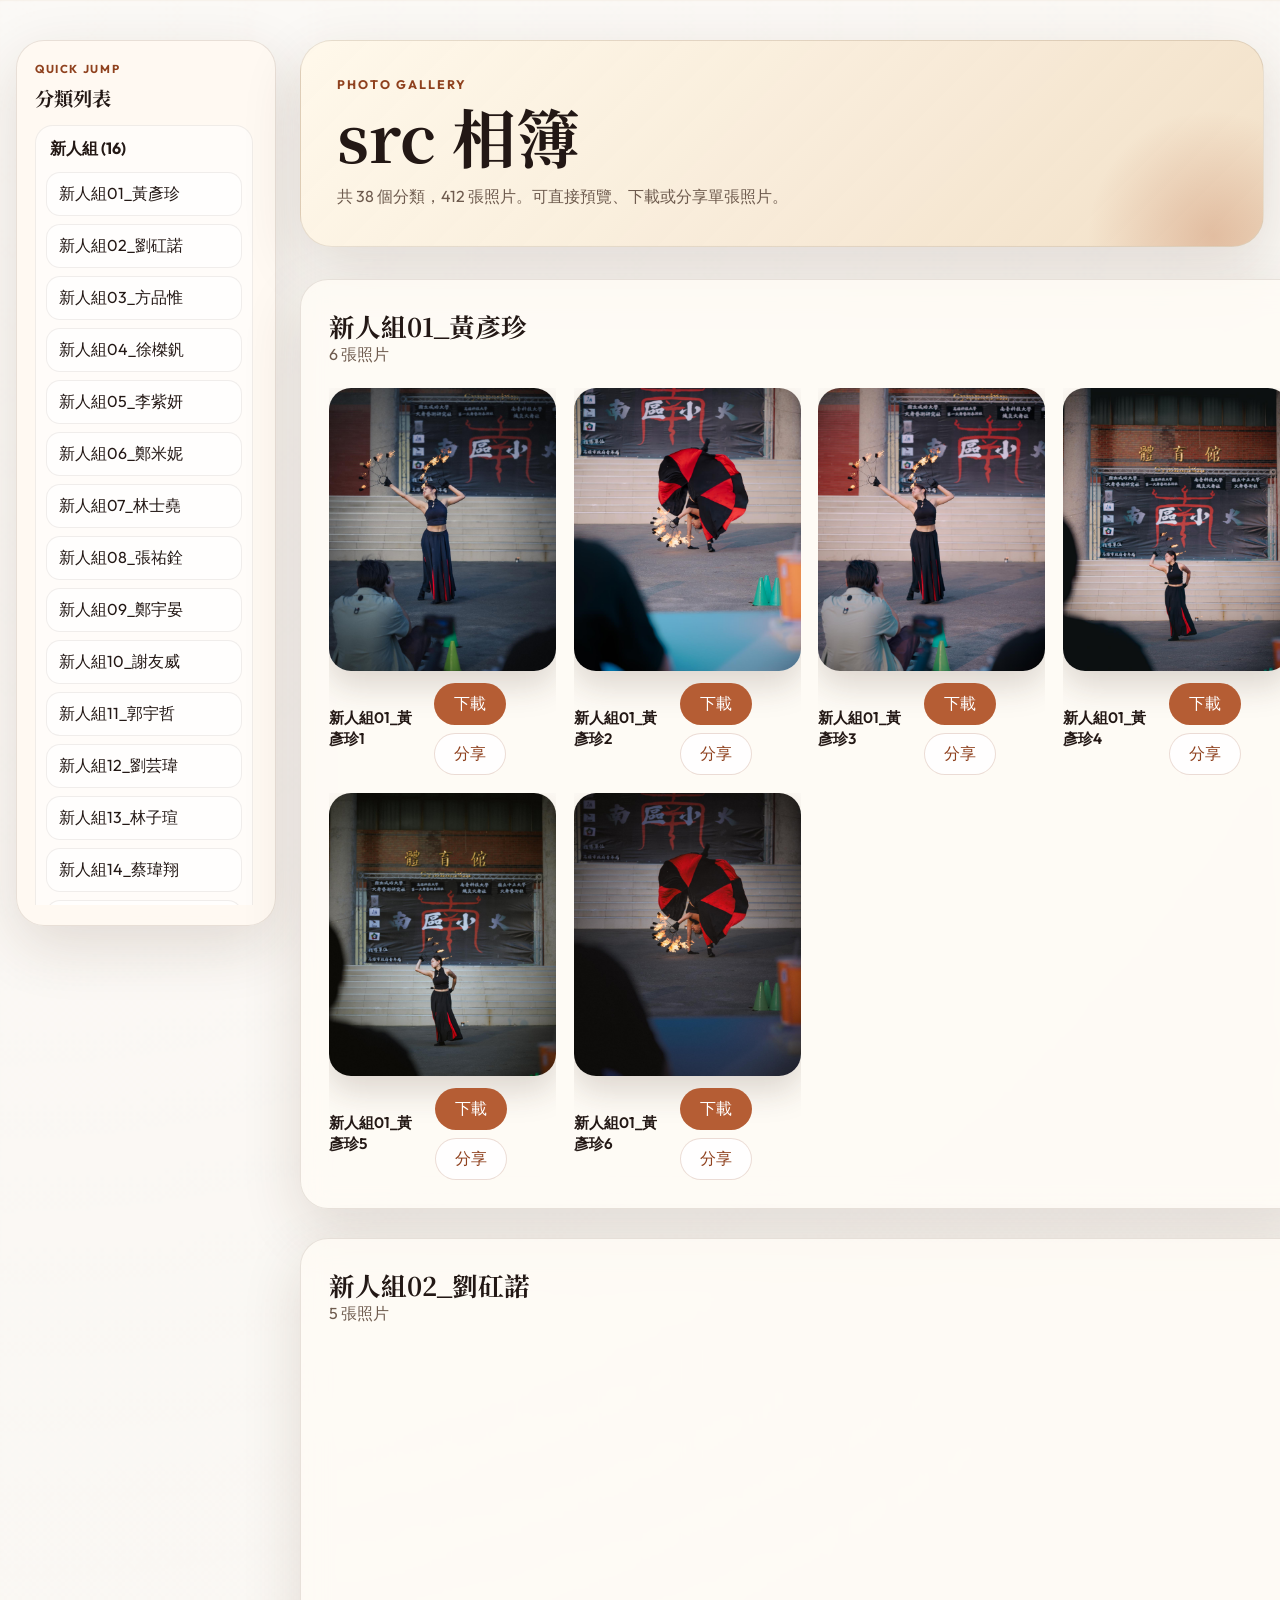
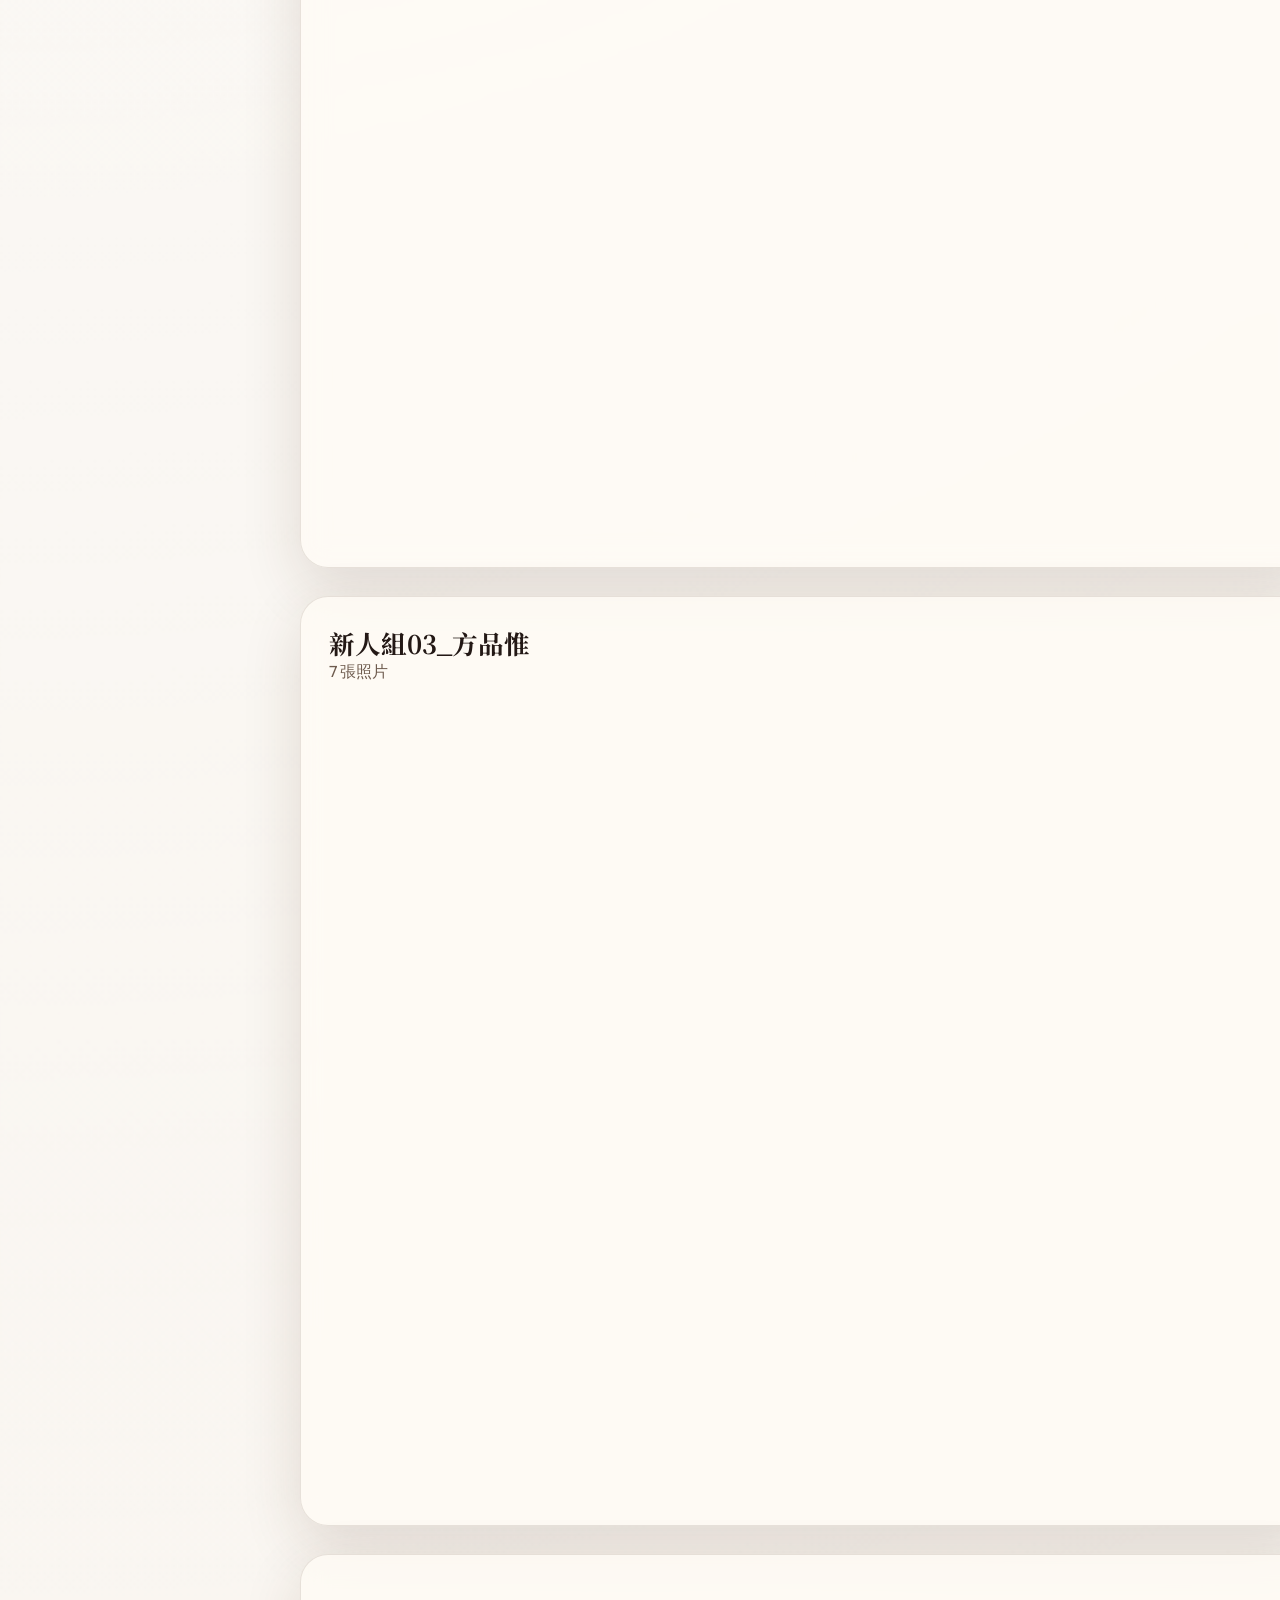
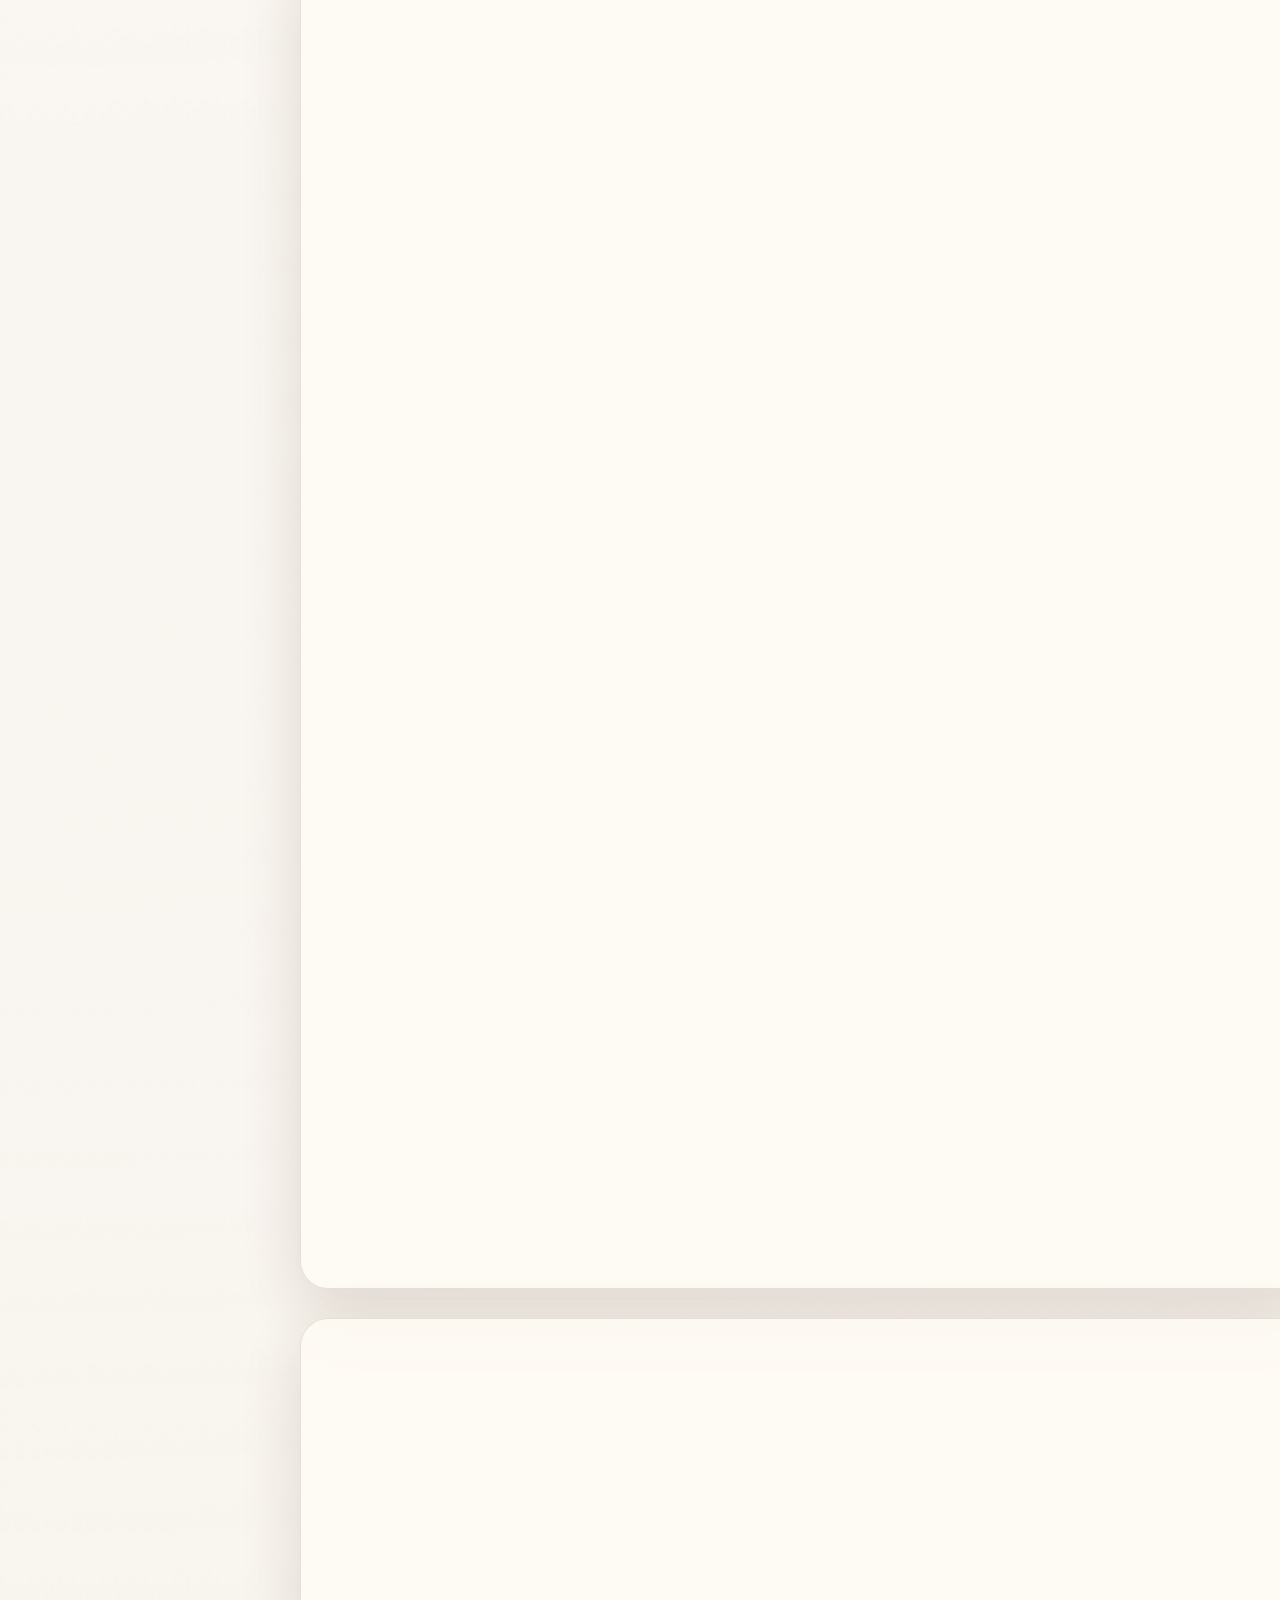
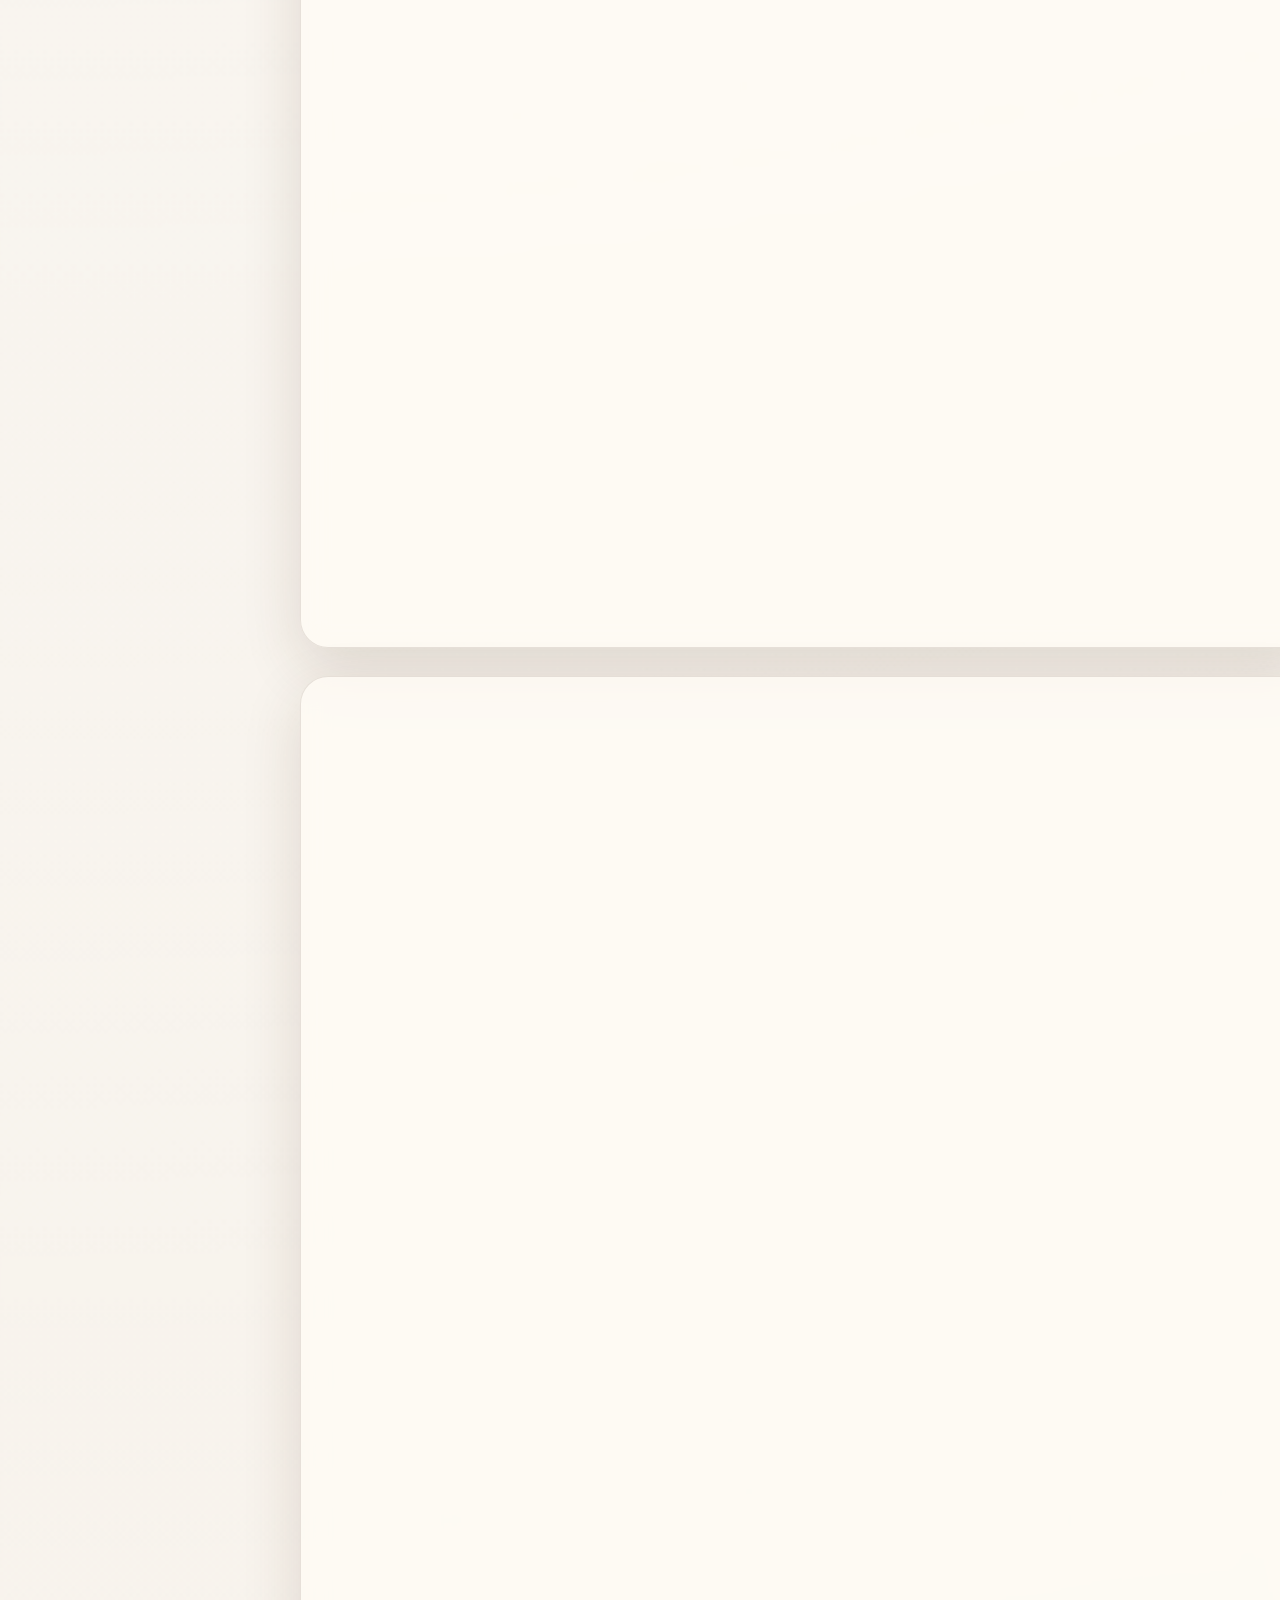
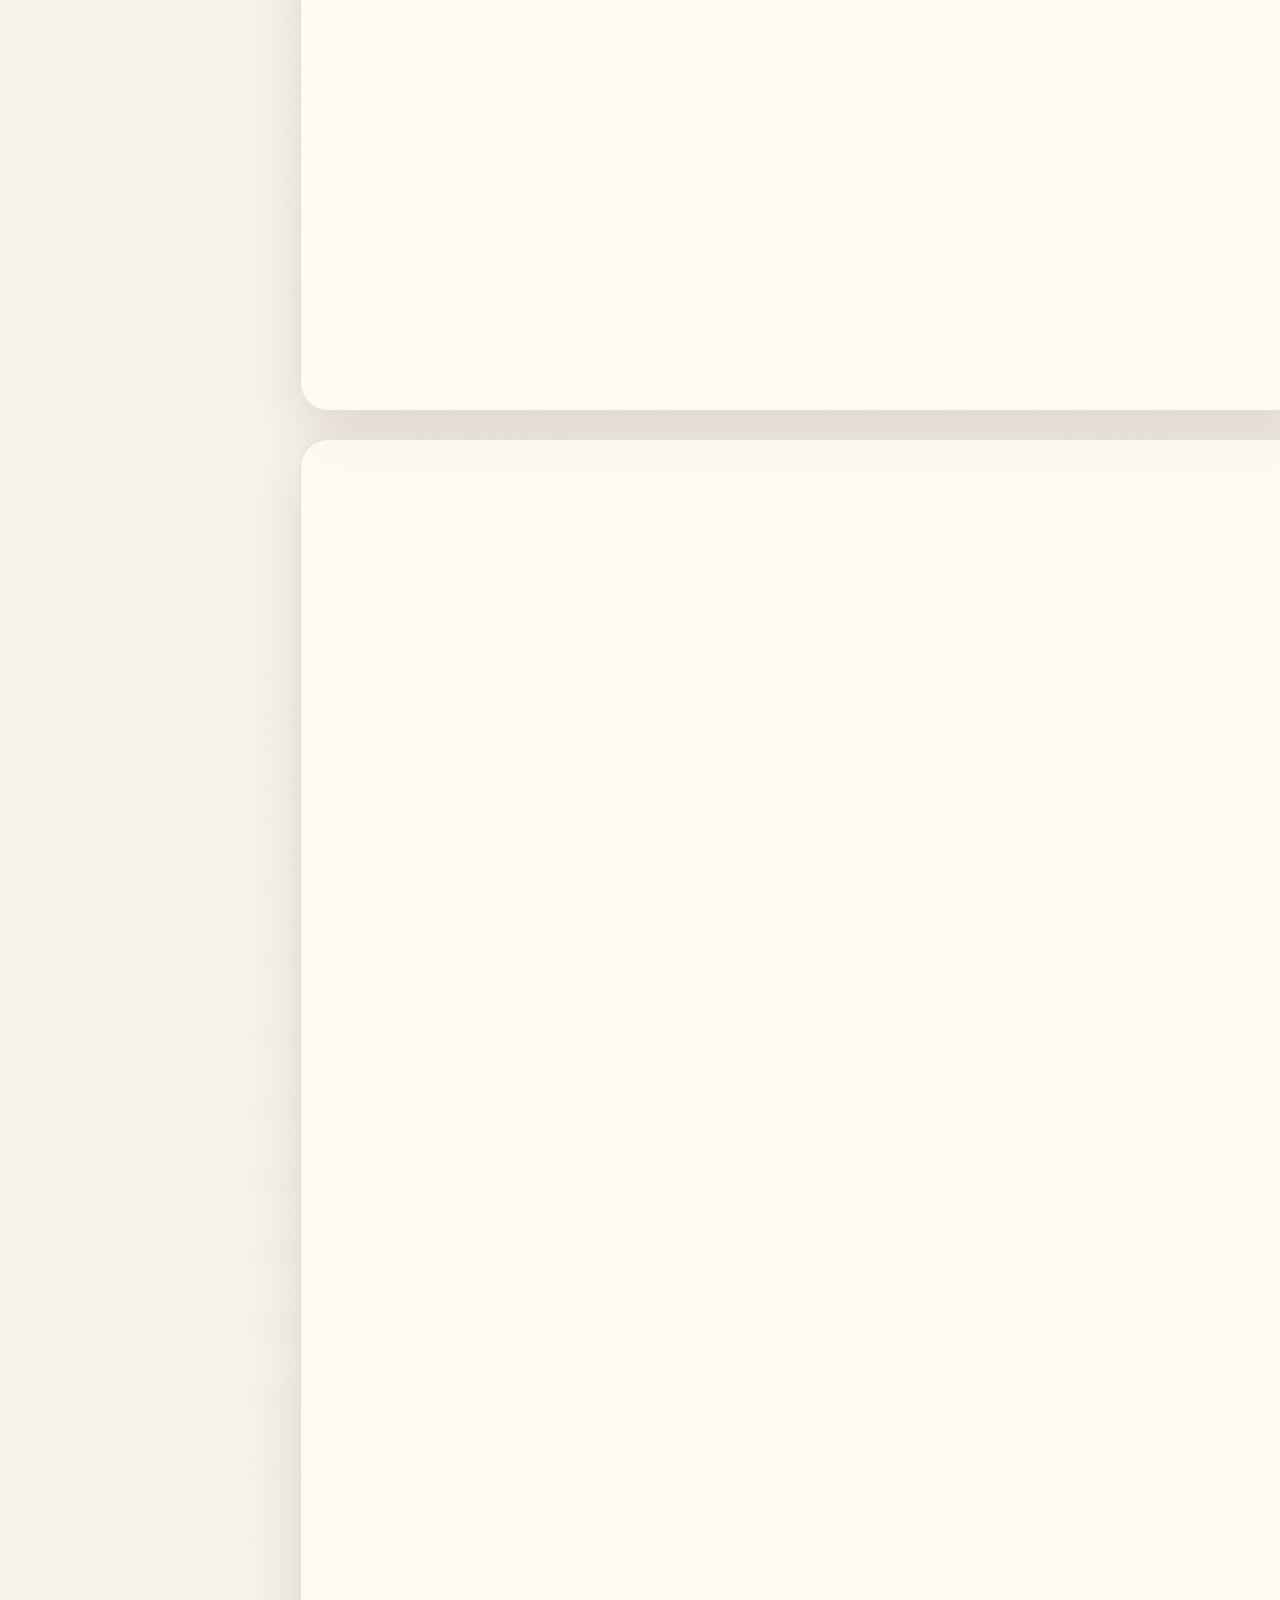
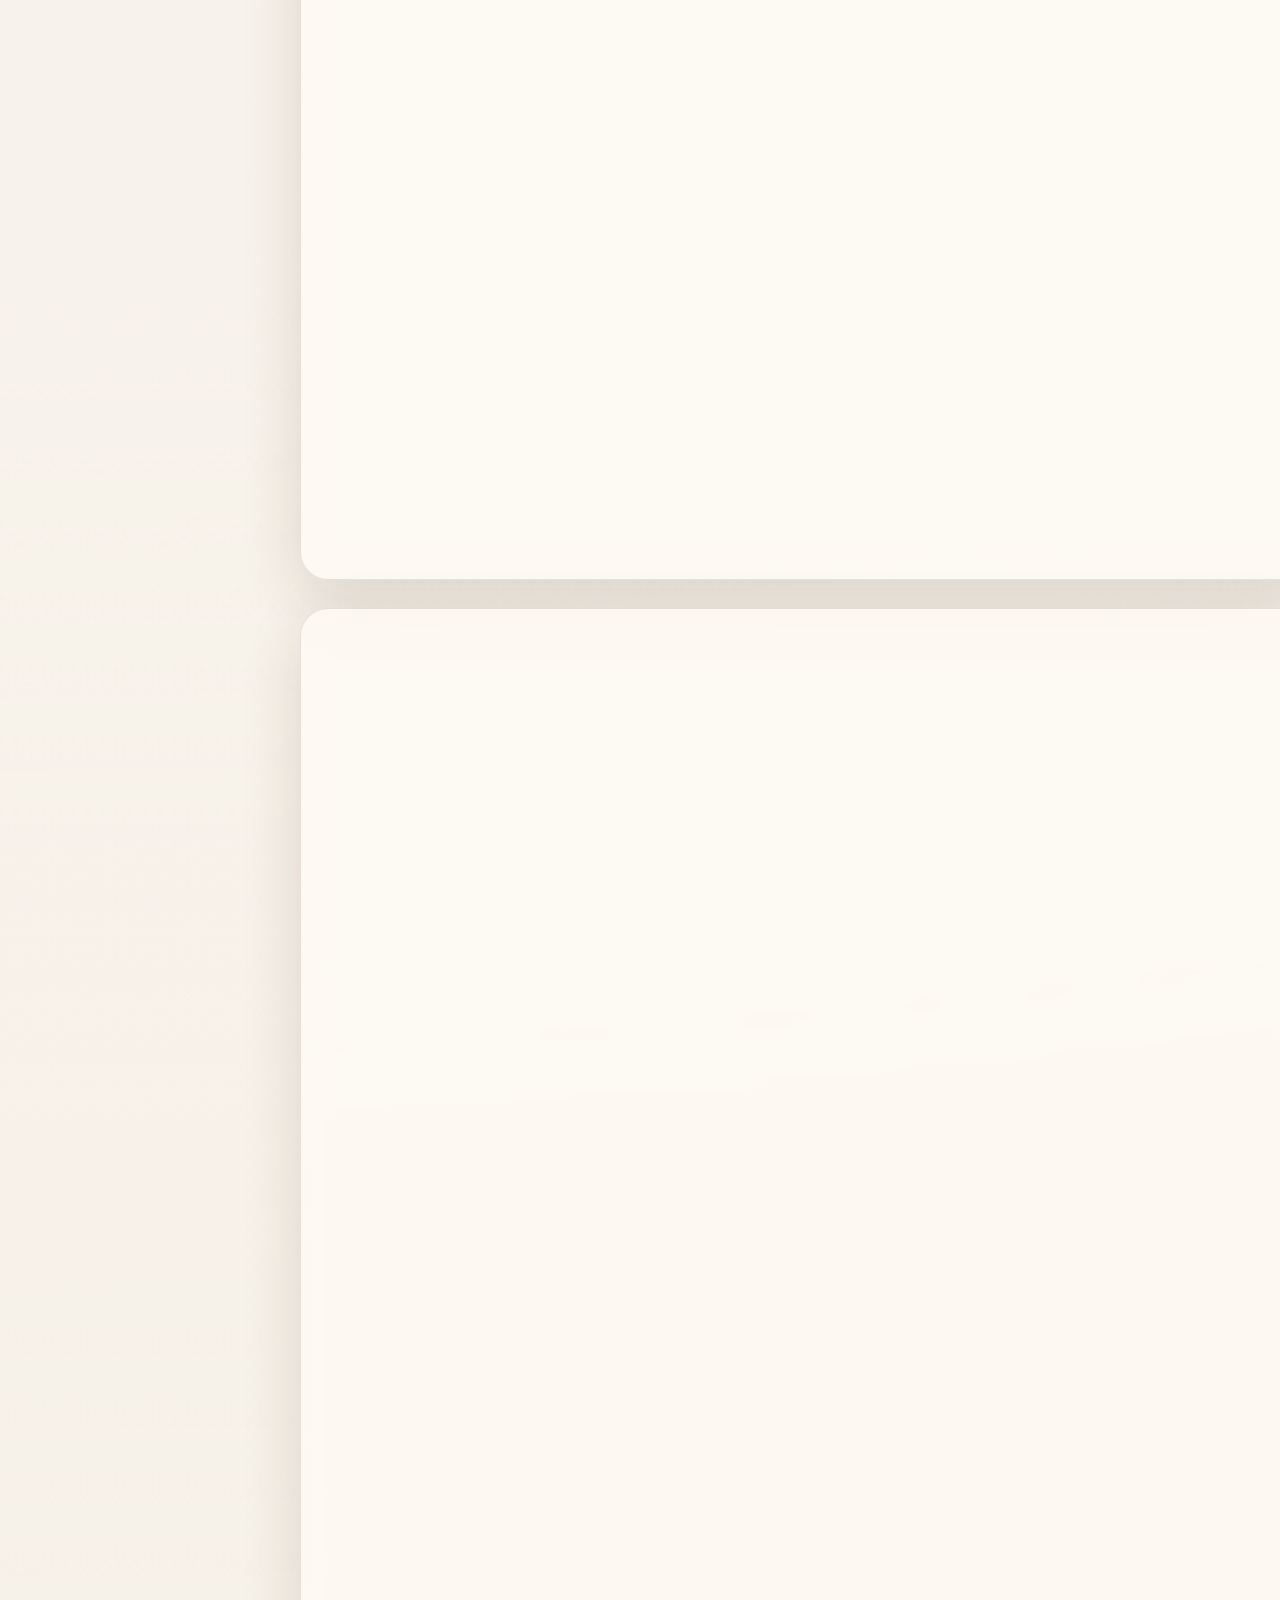
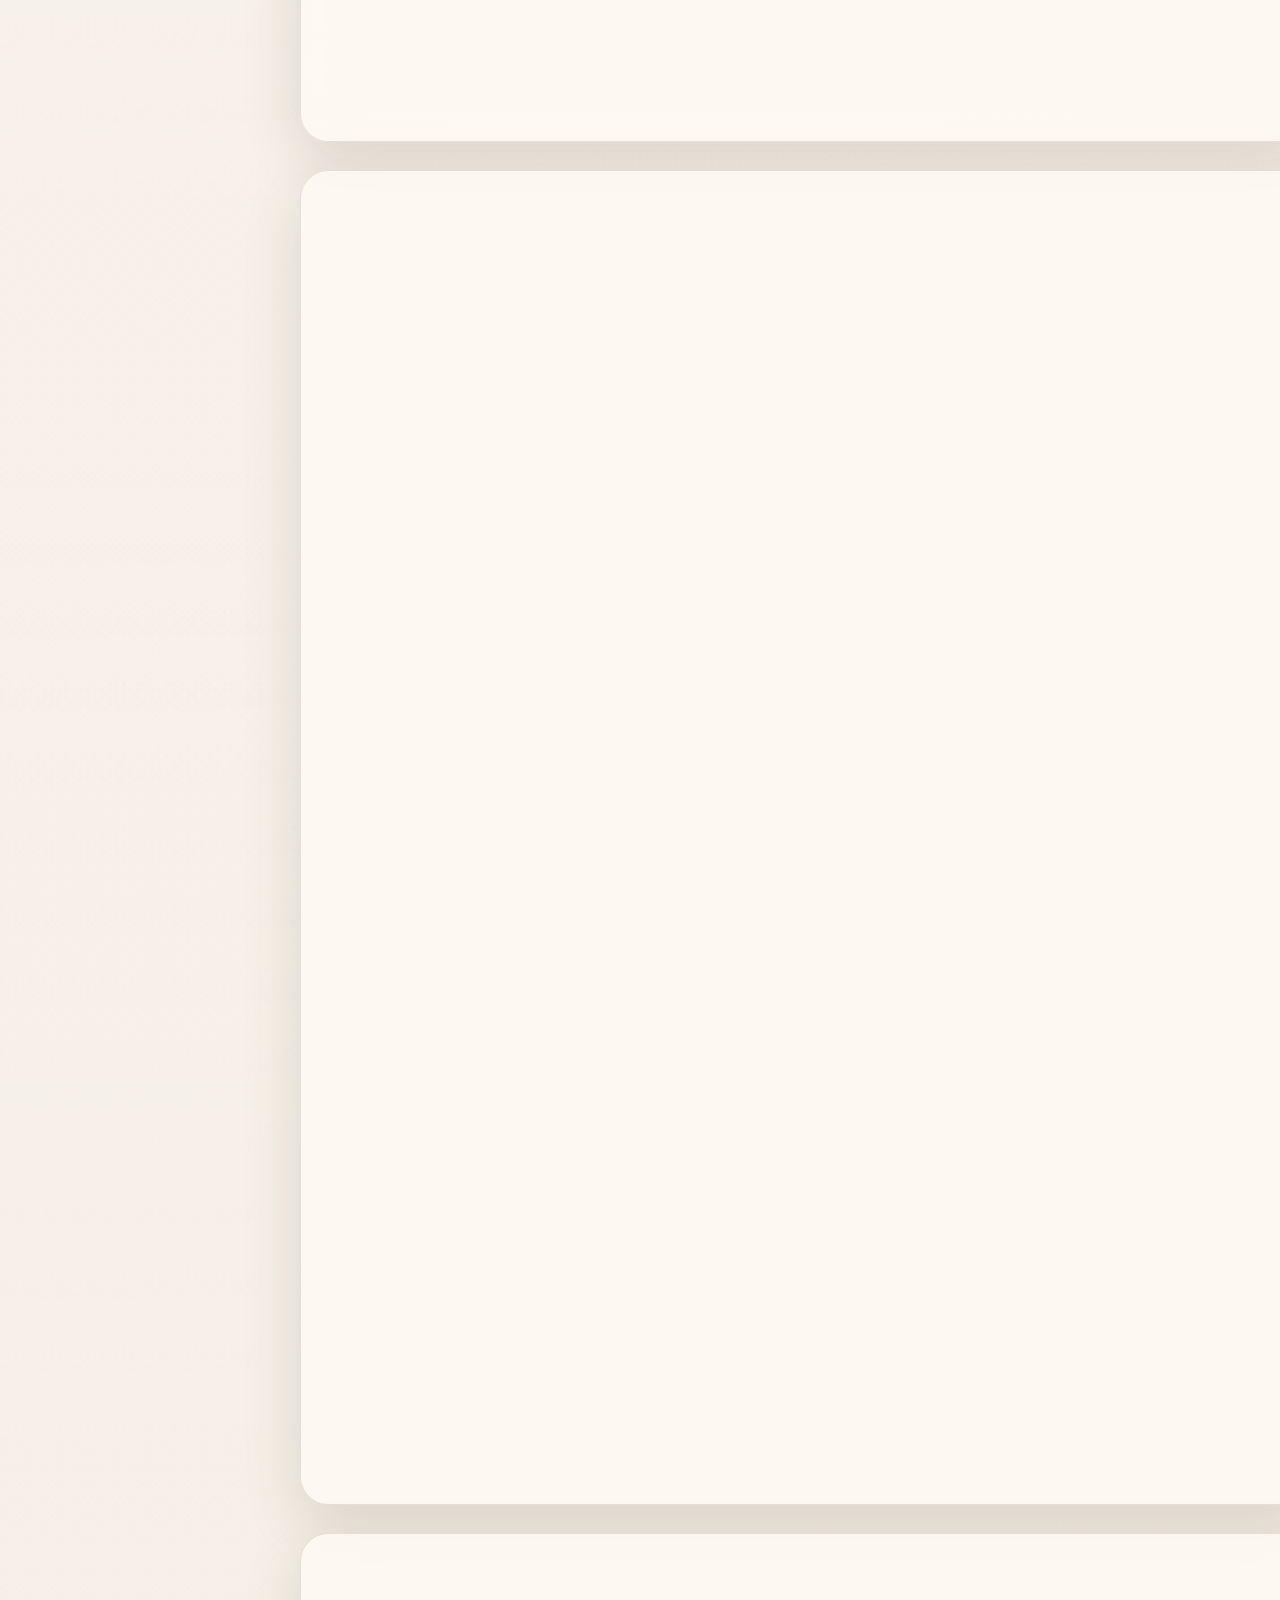
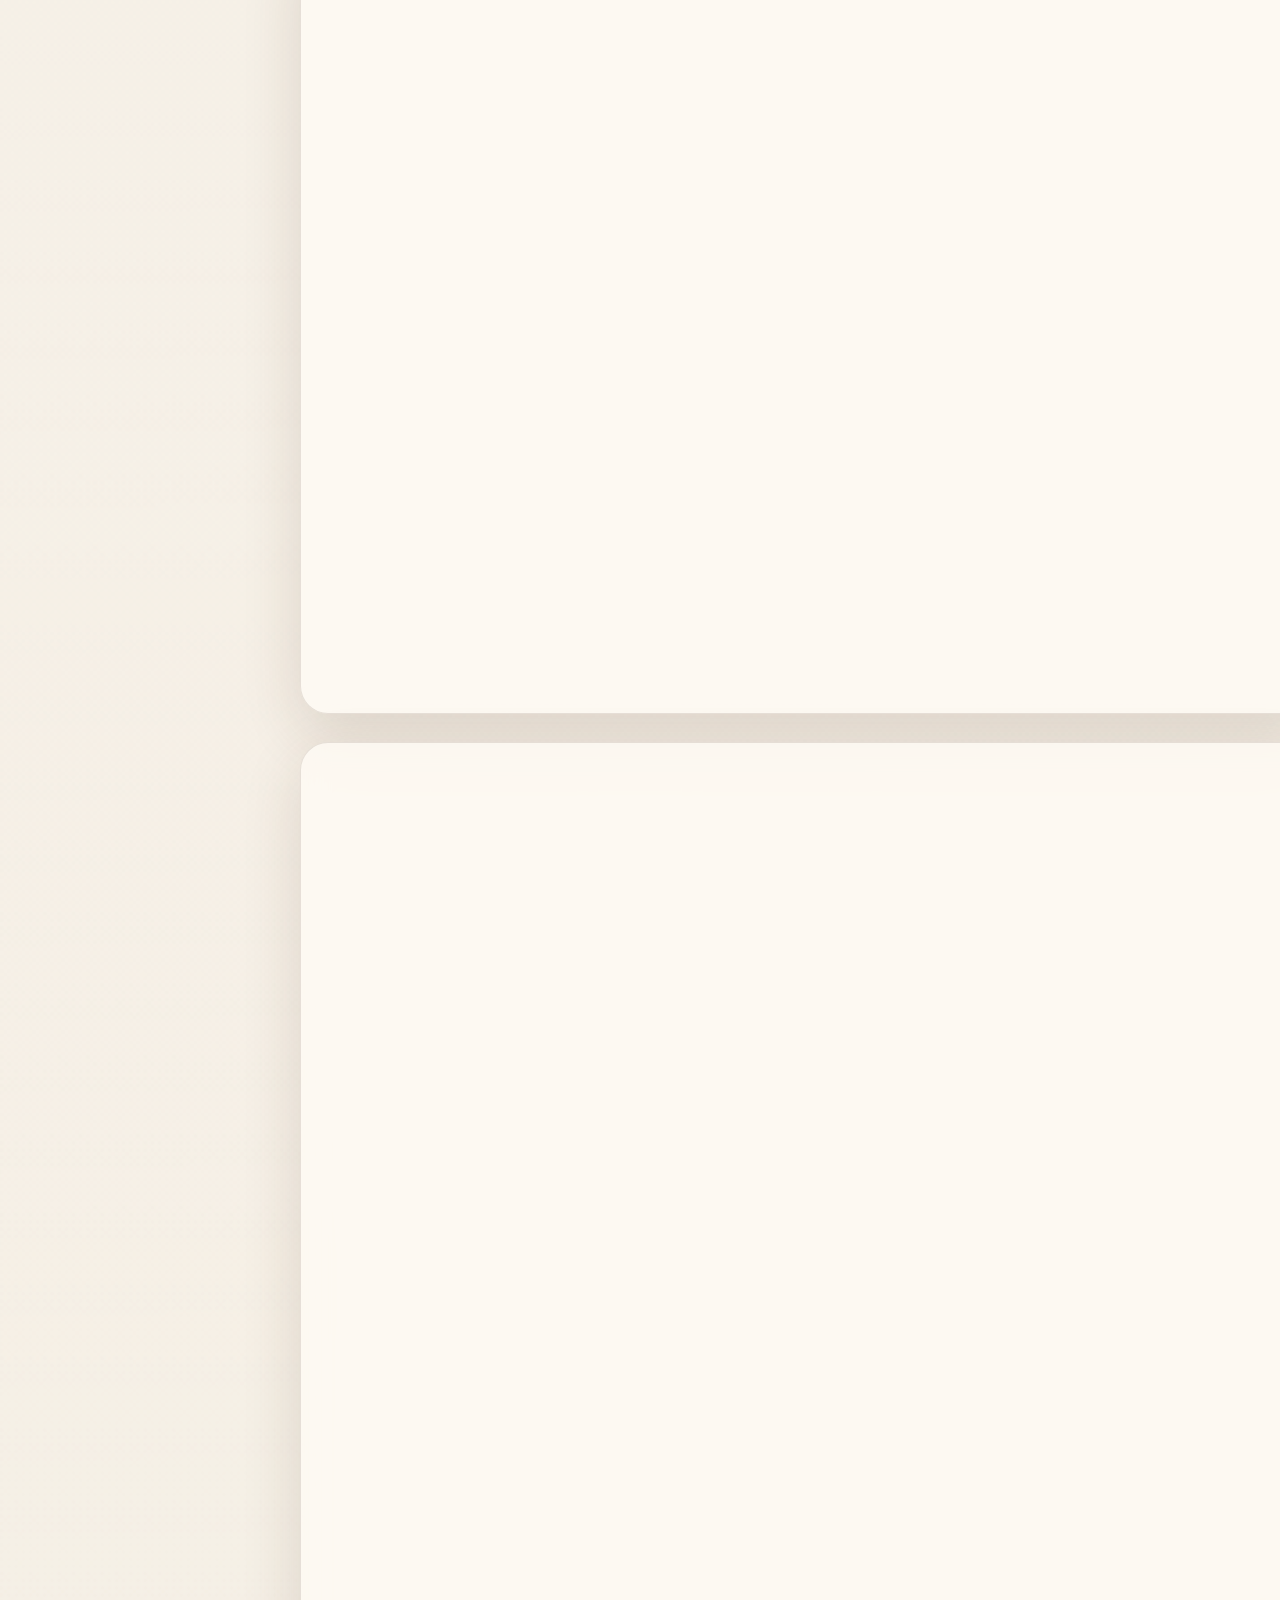
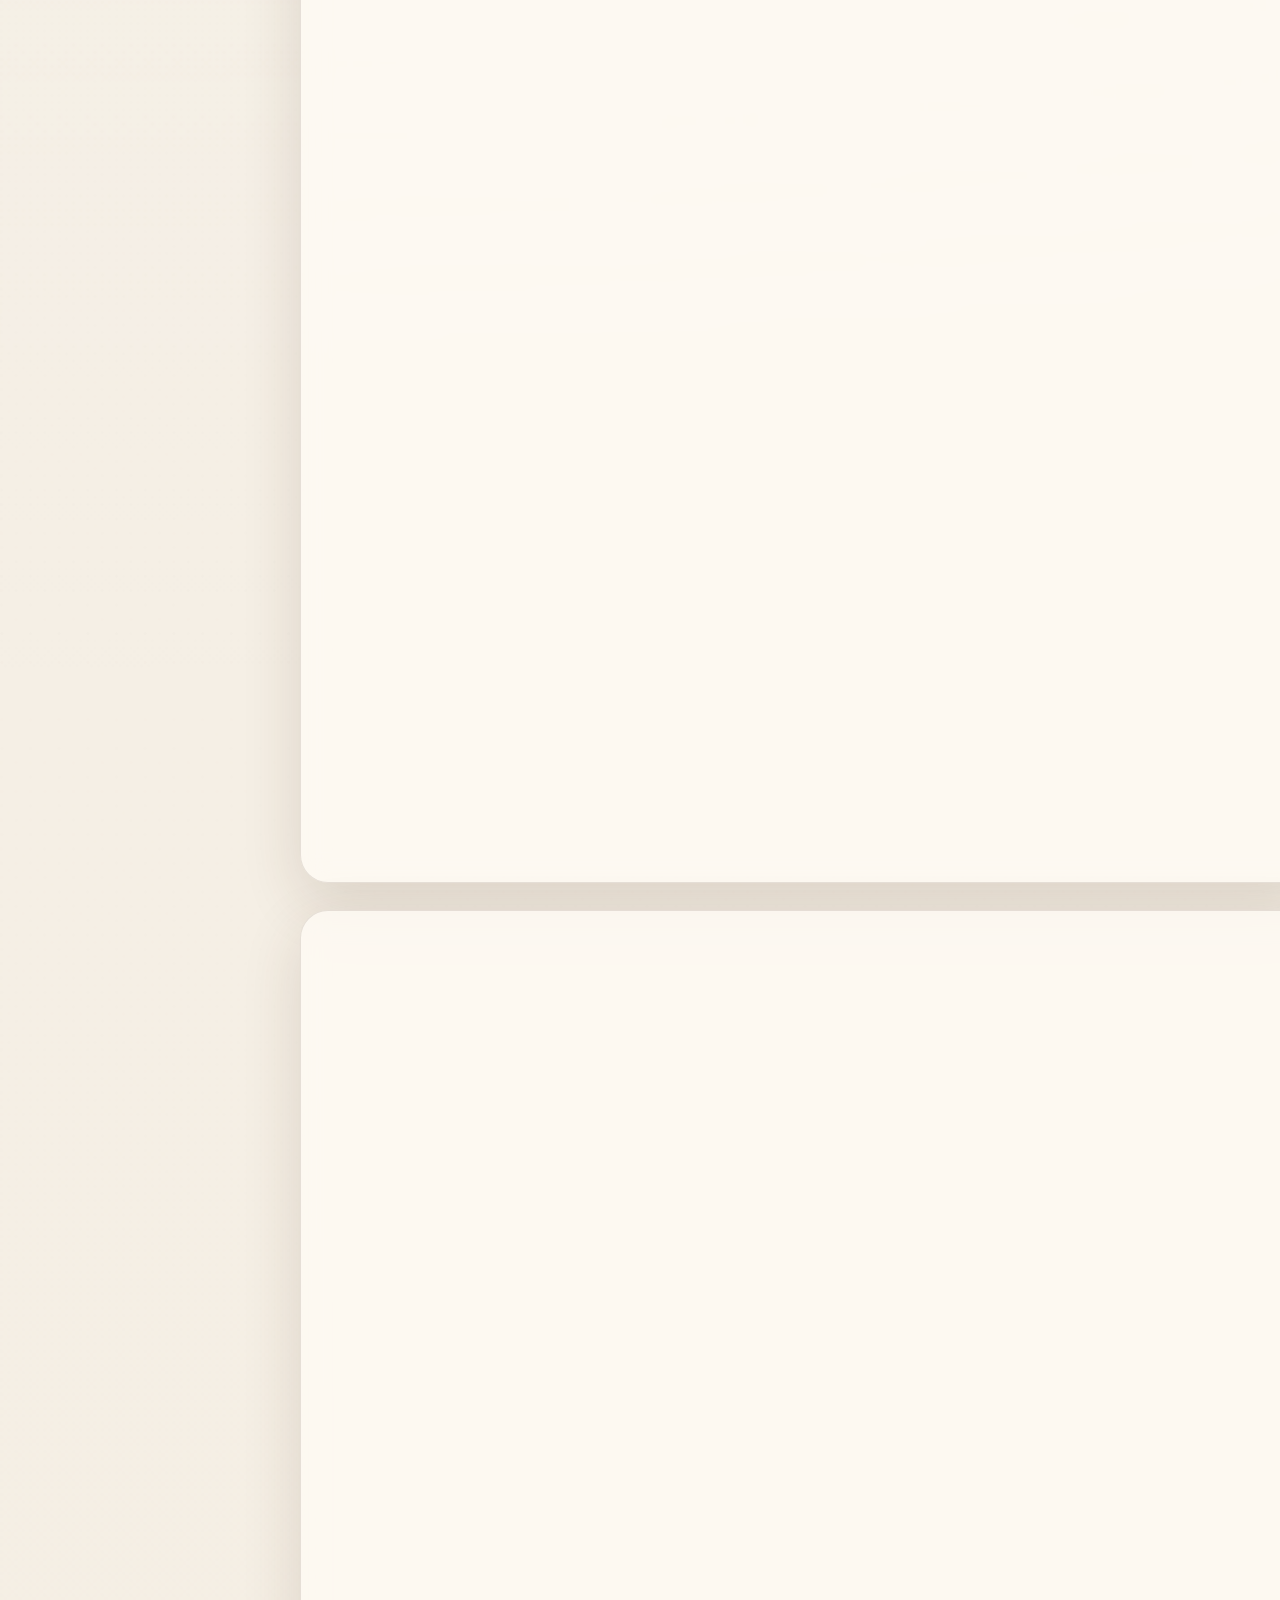
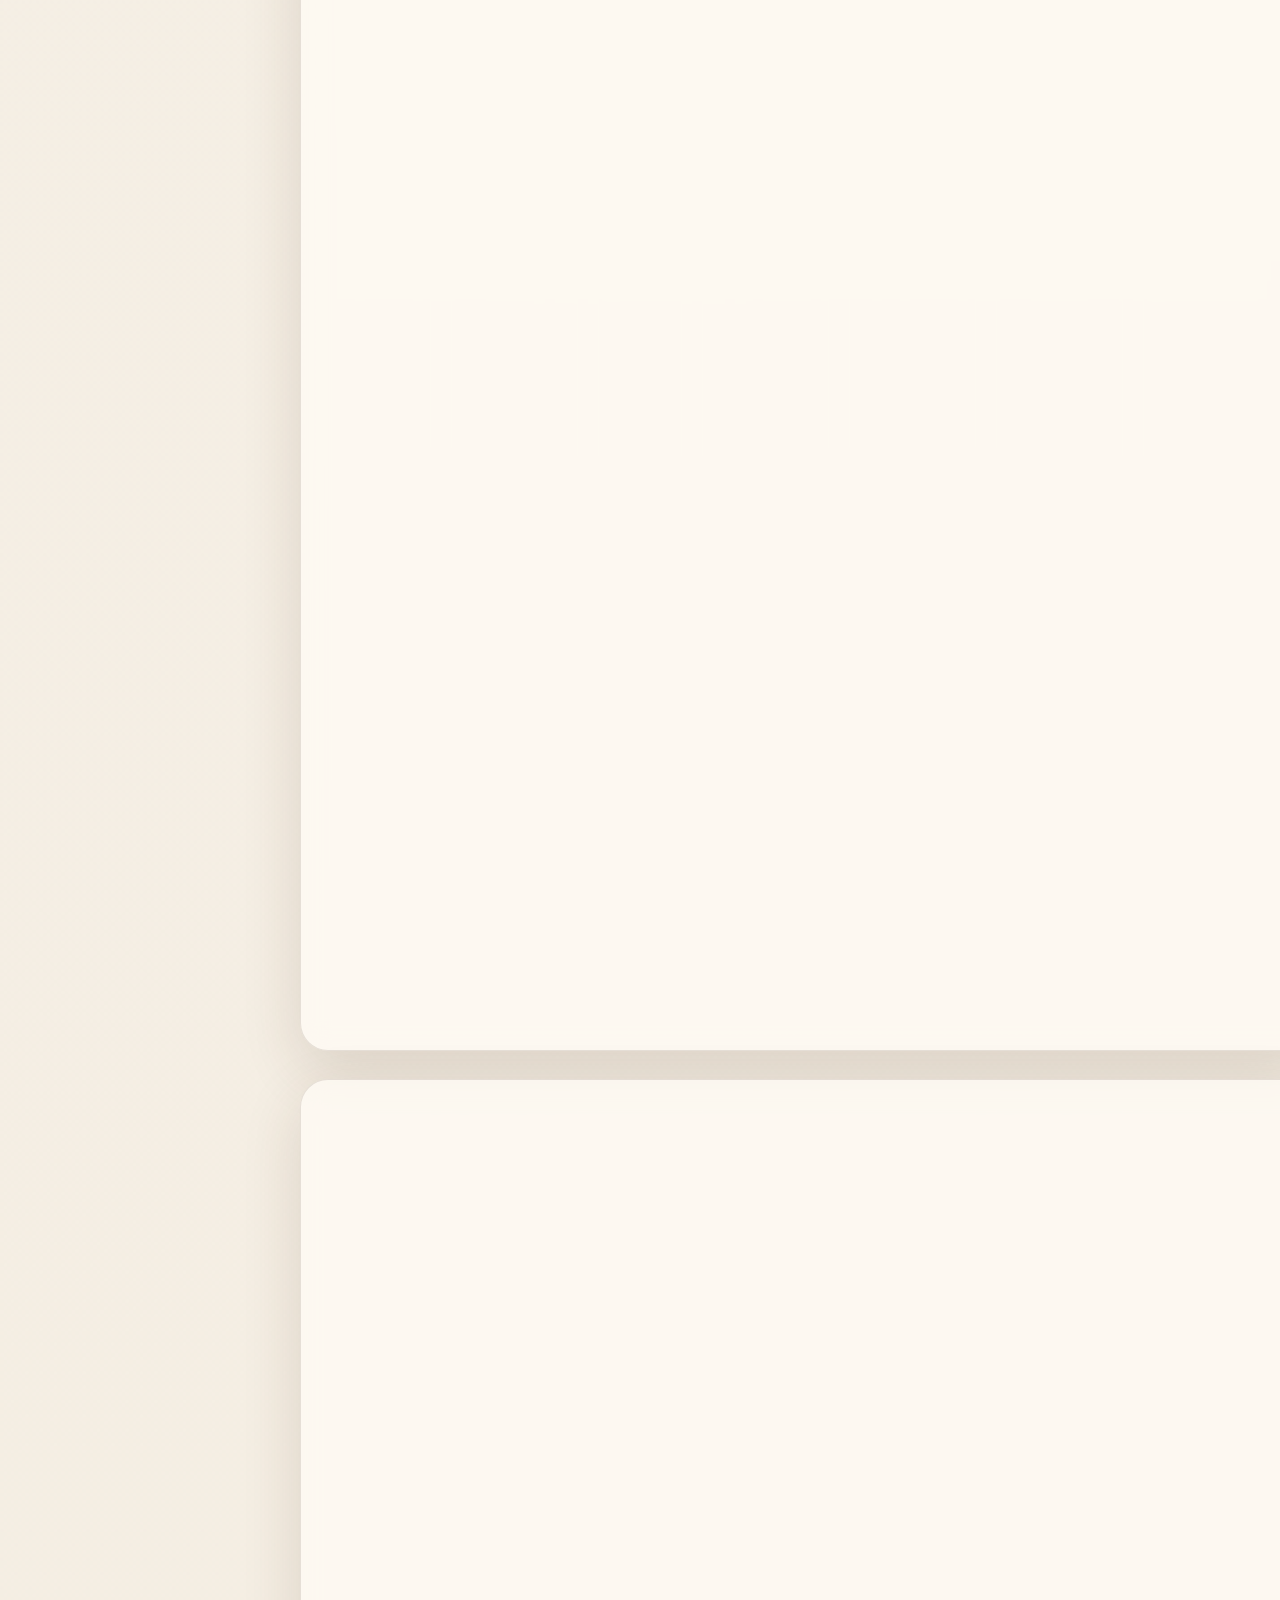
==== index.html @ 7e5cbfa5 "Refine mobile thumbnail wall layout" ====
<!doctype html>
<html lang="zh-Hant">
  <head>
    <meta charset="UTF-8" />
    <meta name="viewport" content="width=device-width, initial-scale=1.0" />
    <title>成品相簿</title>
    <link rel="preconnect" href="https://fonts.googleapis.com" />
    <link rel="preconnect" href="https://fonts.gstatic.com" crossorigin />
    <link
      href="https://fonts.googleapis.com/css2?family=Noto+Serif+TC:wght@500;700&family=Outfit:wght@300;400;600;700&display=swap"
      rel="stylesheet"
    />
    <link rel="stylesheet" href="./public/styles.css?v=20260425e" />
  </head>
  <body>
    <div class="page-shell">
      <aside class="side-nav" aria-label="照片分類導覽">
        <details class="side-nav-panel" open>
          <summary class="side-nav-summary">
            <div>
              <p class="side-nav-eyebrow">Quick Jump</p>
              <h2 class="side-nav-title">分類列表</h2>
            </div>
            <span class="side-nav-summary-icon" aria-hidden="true"></span>
          </summary>
          <nav id="category-nav" class="category-nav"></nav>
        </details>
      </aside>

      <div class="content-shell">
        <header class="hero">
          <div class="hero-copy">
            <p class="eyebrow">Photo Gallery</p>
            <h1 id="gallery-title">成品相簿</h1>
            <p class="hero-text" id="gallery-summary">正在載入照片分類...</p>
          </div>
        </header>
        <main id="gallery-root" class="gallery-root" aria-live="polite"></main>
      </div>
    </div>

    <template id="category-template">
      <section class="category-section">
        <div class="category-header">
          <div>
            <h2 class="category-title"></h2>
            <p class="category-count"></p>
          </div>
        </div>
        <div class="photo-grid"></div>
        <p class="category-empty" hidden>目前尚未放入照片。</p>
      </section>
    </template>

    <template id="card-template">
      <article class="photo-card">
        <button class="photo-button" type="button">
          <img class="photo-image" alt="" loading="lazy" />
        </button>
        <div class="photo-meta">
          <p class="photo-name"></p>
          <div class="photo-actions">
            <a class="action-button" data-role="download" download>下載</a>
            <button class="action-button secondary" type="button" data-role="share">分享</button>
          </div>
        </div>
      </article>
    </template>

    <dialog id="lightbox" class="lightbox">
      <form method="dialog" class="lightbox-panel">
        <button class="lightbox-close" type="submit" aria-label="關閉">×</button>
        <img id="lightbox-image" class="lightbox-image" alt="" />
        <div class="lightbox-footer">
          <div>
            <p id="lightbox-title" class="lightbox-title"></p>
            <p id="lightbox-category" class="lightbox-subtitle"></p>
          </div>
          <div class="photo-actions">
            <a id="lightbox-download" class="action-button" download>下載</a>
            <button id="lightbox-share" class="action-button secondary" type="button">分享</button>
          </div>
        </div>
      </form>
    </dialog>

    <script type="module" src="./public/app.js?v=20260425e"></script>
  </body>
</html>
---- public/styles.css ----
:root {
  color-scheme: light;
  --bg: #f5efe5;
  --bg-accent: #e7d8bf;
  --card: rgba(255, 251, 245, 0.78);
  --card-strong: #fff9f1;
  --text: #231815;
  --muted: #6e5b4e;
  --line: rgba(64, 42, 26, 0.12);
  --accent: #b55d34;
  --accent-strong: #8f411e;
  --shadow: 0 20px 60px rgba(72, 41, 20, 0.14);
}

* {
  box-sizing: border-box;
}

body {
  margin: 0;
  min-height: 100vh;
  font-family: "Outfit", sans-serif;
  color: var(--text);
  scroll-behavior: smooth;
  overflow-x: hidden;
  background:
    radial-gradient(circle at top left, rgba(255, 255, 255, 0.72), transparent 32%),
    linear-gradient(180deg, #f2eadf 0%, var(--bg) 32%, #efe3d0 100%);
}

img {
  display: block;
  max-width: 100%;
}

button,
a {
  font: inherit;
}

.page-shell {
  width: min(1380px, calc(100vw - 32px));
  margin: 0 auto;
  padding: 40px 0 64px;
  display: grid;
  grid-template-columns: 260px minmax(0, 1fr);
  gap: 24px;
  align-items: start;
}

.content-shell {
  min-width: 0;
}

.side-nav {
  position: sticky;
  top: 24px;
}

.side-nav-panel {
  padding: 20px 18px;
  border: 1px solid var(--line);
  border-radius: 28px;
  background: rgba(255, 249, 241, 0.92);
  box-shadow: var(--shadow);
  backdrop-filter: blur(10px);
}

.side-nav-summary {
  display: flex;
  align-items: center;
  justify-content: space-between;
  gap: 12px;
  cursor: default;
  list-style: none;
}

.side-nav-summary::-webkit-details-marker {
  display: none;
}

.side-nav-summary-icon {
  display: none;
}

.side-nav-summary-icon::before,
.side-nav-summary-icon::after {
  content: "";
  display: block;
  width: 16px;
  height: 2px;
  border-radius: 999px;
  background: var(--accent-strong);
  transition: transform 180ms ease;
}

.side-nav-summary-icon::after {
  margin-top: 5px;
}

.side-nav-eyebrow {
  margin: 0 0 8px;
  letter-spacing: 0.14em;
  text-transform: uppercase;
  color: var(--accent-strong);
  font-size: 0.72rem;
  font-weight: 700;
}

.side-nav-title {
  margin: 0 0 14px;
  font-family: "Noto Serif TC", serif;
  font-size: 1.2rem;
}

.category-nav {
  display: grid;
  gap: 8px;
  max-height: calc(100vh - 120px);
  overflow: auto;
  padding-right: 4px;
}

.nav-group {
  border: 1px solid rgba(64, 42, 26, 0.08);
  border-radius: 18px;
  background: rgba(255, 255, 255, 0.58);
  overflow: hidden;
}

.nav-group-summary {
  cursor: pointer;
  list-style: none;
  padding: 12px 14px;
  font-weight: 700;
}

.nav-group-summary::-webkit-details-marker {
  display: none;
}

.nav-group-links {
  display: grid;
  gap: 8px;
  padding: 0 10px 10px;
}

.category-nav-link {
  display: block;
  padding: 10px 12px;
  border-radius: 14px;
  color: var(--text);
  text-decoration: none;
  background: rgba(255, 255, 255, 0.68);
  border: 1px solid rgba(64, 42, 26, 0.08);
  transition:
    transform 160ms ease,
    background 160ms ease,
    border-color 160ms ease;
}

.category-nav-link:hover,
.category-nav-link:focus-visible {
  transform: translateX(3px);
  background: rgba(247, 231, 208, 0.96);
  border-color: rgba(143, 65, 30, 0.18);
}

.hero {
  position: relative;
  overflow: hidden;
  padding: 36px;
  border: 1px solid var(--line);
  border-radius: 32px;
  background:
    linear-gradient(135deg, rgba(255, 248, 235, 0.96), rgba(240, 221, 194, 0.86)),
    var(--card-strong);
  box-shadow: var(--shadow);
}

.hero::after {
  content: "";
  position: absolute;
  inset: auto -80px -120px auto;
  width: 260px;
  height: 260px;
  border-radius: 50%;
  background: radial-gradient(circle, rgba(181, 93, 52, 0.28), transparent 68%);
}

.eyebrow {
  margin: 0 0 10px;
  letter-spacing: 0.16em;
  text-transform: uppercase;
  color: var(--accent-strong);
  font-size: 0.78rem;
  font-weight: 700;
}

h1,
.category-title,
.lightbox-title {
  font-family: "Noto Serif TC", serif;
}

h1 {
  margin: 0;
  font-size: clamp(2.2rem, 5vw, 4rem);
  line-height: 1.05;
}

.hero-text,
.category-count,
.lightbox-subtitle {
  color: var(--muted);
}

.hero-text {
  width: min(720px, 100%);
  margin: 14px 0 0;
  font-size: 1rem;
  line-height: 1.7;
}

.gallery-root {
  margin-top: 32px;
  display: grid;
  gap: 28px;
}

.category-section {
  padding: 28px;
  border-radius: 28px;
  border: 1px solid var(--line);
  background: var(--card);
  backdrop-filter: blur(14px);
  box-shadow: var(--shadow);
  content-visibility: auto;
  contain-intrinsic-size: 960px;
  scroll-margin-top: 24px;
}

.category-header {
  display: flex;
  justify-content: space-between;
  gap: 12px;
  align-items: end;
  margin-bottom: 22px;
}

.category-title,
.category-count,
.photo-name,
.lightbox-title,
.lightbox-subtitle {
  margin: 0;
}

.category-title {
  font-size: clamp(1.5rem, 2vw, 2rem);
}

.photo-grid {
  display: grid;
  grid-template-columns: repeat(auto-fit, minmax(220px, 1fr));
  gap: 18px;
}

.category-empty {
  margin: 18px 0 0;
  padding: 14px 16px;
  border-radius: 18px;
  background: rgba(255, 249, 241, 0.84);
  color: var(--muted);
}

.photo-card {
  display: grid;
  gap: 12px;
  content-visibility: auto;
  contain-intrinsic-size: 320px;
  min-width: 0;
}

.photo-button {
  padding: 0;
  border: 0;
  cursor: pointer;
  background: transparent;
}

.photo-image {
  width: 100%;
  aspect-ratio: 4 / 5;
  object-fit: cover;
  border-radius: 22px;
  box-shadow: 0 14px 34px rgba(54, 33, 20, 0.18);
  background: rgba(255, 249, 241, 0.8);
  transition:
    transform 180ms ease,
    box-shadow 180ms ease;
}

.photo-button:hover .photo-image,
.photo-button:focus-visible .photo-image {
  transform: translateY(-3px);
  box-shadow: 0 22px 46px rgba(54, 33, 20, 0.24);
}

.photo-meta {
  display: flex;
  justify-content: space-between;
  align-items: center;
  gap: 10px;
  min-width: 0;
}

.photo-name {
  font-size: 0.95rem;
  font-weight: 600;
  min-width: 0;
  overflow-wrap: anywhere;
}

.photo-actions {
  display: flex;
  gap: 8px;
  flex-wrap: wrap;
  min-width: 0;
}

.action-button {
  display: inline-flex;
  align-items: center;
  justify-content: center;
  min-width: 72px;
  padding: 9px 14px;
  border-radius: 999px;
  border: 1px solid transparent;
  background: var(--accent);
  color: #fff;
  text-decoration: none;
  cursor: pointer;
  transition: background 180ms ease;
}

.action-button:hover,
.action-button:focus-visible {
  background: var(--accent-strong);
}

.action-button.secondary {
  border-color: rgba(143, 65, 30, 0.18);
  background: rgba(255, 255, 255, 0.82);
  color: var(--accent-strong);
}

.action-button.secondary:hover,
.action-button.secondary:focus-visible {
  background: rgba(255, 244, 235, 0.98);
}

.action-button:disabled {
  cursor: wait;
  opacity: 0.7;
}

.lightbox {
  width: min(1080px, calc(100vw - 24px));
  padding: 0;
  border: 0;
  border-radius: 28px;
  background: transparent;
}

.lightbox::backdrop {
  background: rgba(28, 20, 14, 0.76);
  backdrop-filter: blur(10px);
}

.lightbox-panel {
  position: relative;
  padding: 18px;
  border-radius: 28px;
  background: rgba(24, 18, 14, 0.94);
  color: #fff;
}

.lightbox-close {
  position: absolute;
  top: 14px;
  right: 14px;
  width: 42px;
  height: 42px;
  border: 0;
  border-radius: 999px;
  background: rgba(255, 255, 255, 0.16);
  color: #fff;
  cursor: pointer;
  font-size: 1.5rem;
}

.lightbox-image {
  width: 100%;
  max-height: 72vh;
  object-fit: contain;
  border-radius: 20px;
  background: rgba(255, 255, 255, 0.06);
}

.lightbox-footer {
  display: flex;
  justify-content: space-between;
  align-items: center;
  gap: 16px;
  padding: 18px 6px 4px;
}

@media (max-width: 720px) {
  .page-shell {
    width: min(100vw - 20px, 100%);
    padding: 18px 0 32px;
    grid-template-columns: 1fr;
    gap: 16px;
  }

  .hero,
  .category-section {
    padding: 20px;
    border-radius: 22px;
  }

  .category-title {
    font-size: 1.15rem;
    line-height: 1.2;
    overflow-wrap: anywhere;
  }

  .category-count {
    font-size: 0.95rem;
  }

  .side-nav {
    position: sticky;
    top: 10px;
    z-index: 20;
  }

  .side-nav-panel {
    padding: 0;
    border-radius: 22px;
    overflow: hidden;
    background: rgba(255, 249, 241, 0.96);
  }

  .side-nav-summary {
    padding: 14px 16px;
    cursor: pointer;
  }

  .side-nav-summary-icon {
    display: inline-flex;
    flex-direction: column;
    align-items: center;
    justify-content: center;
    width: 38px;
    height: 38px;
    border-radius: 999px;
    background: rgba(255, 255, 255, 0.72);
    border: 1px solid rgba(64, 42, 26, 0.08);
  }

  .side-nav-panel:not([open]) .category-nav {
    display: none;
  }

  .side-nav-panel[open] .side-nav-summary-icon::before {
    transform: translateY(3.5px) rotate(45deg);
  }

  .side-nav-panel[open] .side-nav-summary-icon::after {
    transform: translateY(-3.5px) rotate(-45deg);
  }

  .category-nav {
    display: grid;
    gap: 10px;
    max-height: min(56vh, 420px);
    overflow: auto;
    padding: 0 14px 14px;
  }

  .nav-group {
    min-width: 0;
  }

  .category-nav-link {
    white-space: normal;
  }

  .photo-grid {
    grid-template-columns: repeat(2, minmax(0, 1fr));
    gap: 10px;
  }

  .photo-card {
    gap: 6px;
  }

  .photo-image {
    width: 100%;
    border-radius: 16px;
    aspect-ratio: 1 / 1;
    box-shadow: 0 10px 22px rgba(54, 33, 20, 0.14);
  }

  .photo-meta {
    display: block;
  }

  .photo-name {
    font-size: 0.76rem;
    line-height: 1.25;
    text-align: center;
    color: var(--muted);
    display: -webkit-box;
    -webkit-line-clamp: 2;
    -webkit-box-orient: vertical;
    overflow: hidden;
  }

  .photo-actions {
    display: none;
  }

  .lightbox-footer {
    align-items: start;
    flex-direction: column;
  }
}

@media (max-width: 440px) {
  .page-shell {
    width: calc(100vw - 16px);
  }

  .hero,
  .category-section {
    padding: 16px;
  }

  .category-title {
    font-size: 1rem;
  }

  .photo-grid {
    grid-template-columns: repeat(3, minmax(0, 1fr));
    gap: 8px;
  }

  .photo-image {
    aspect-ratio: 1 / 1;
    border-radius: 14px;
  }

  .photo-name {
    font-size: 0.7rem;
  }
}
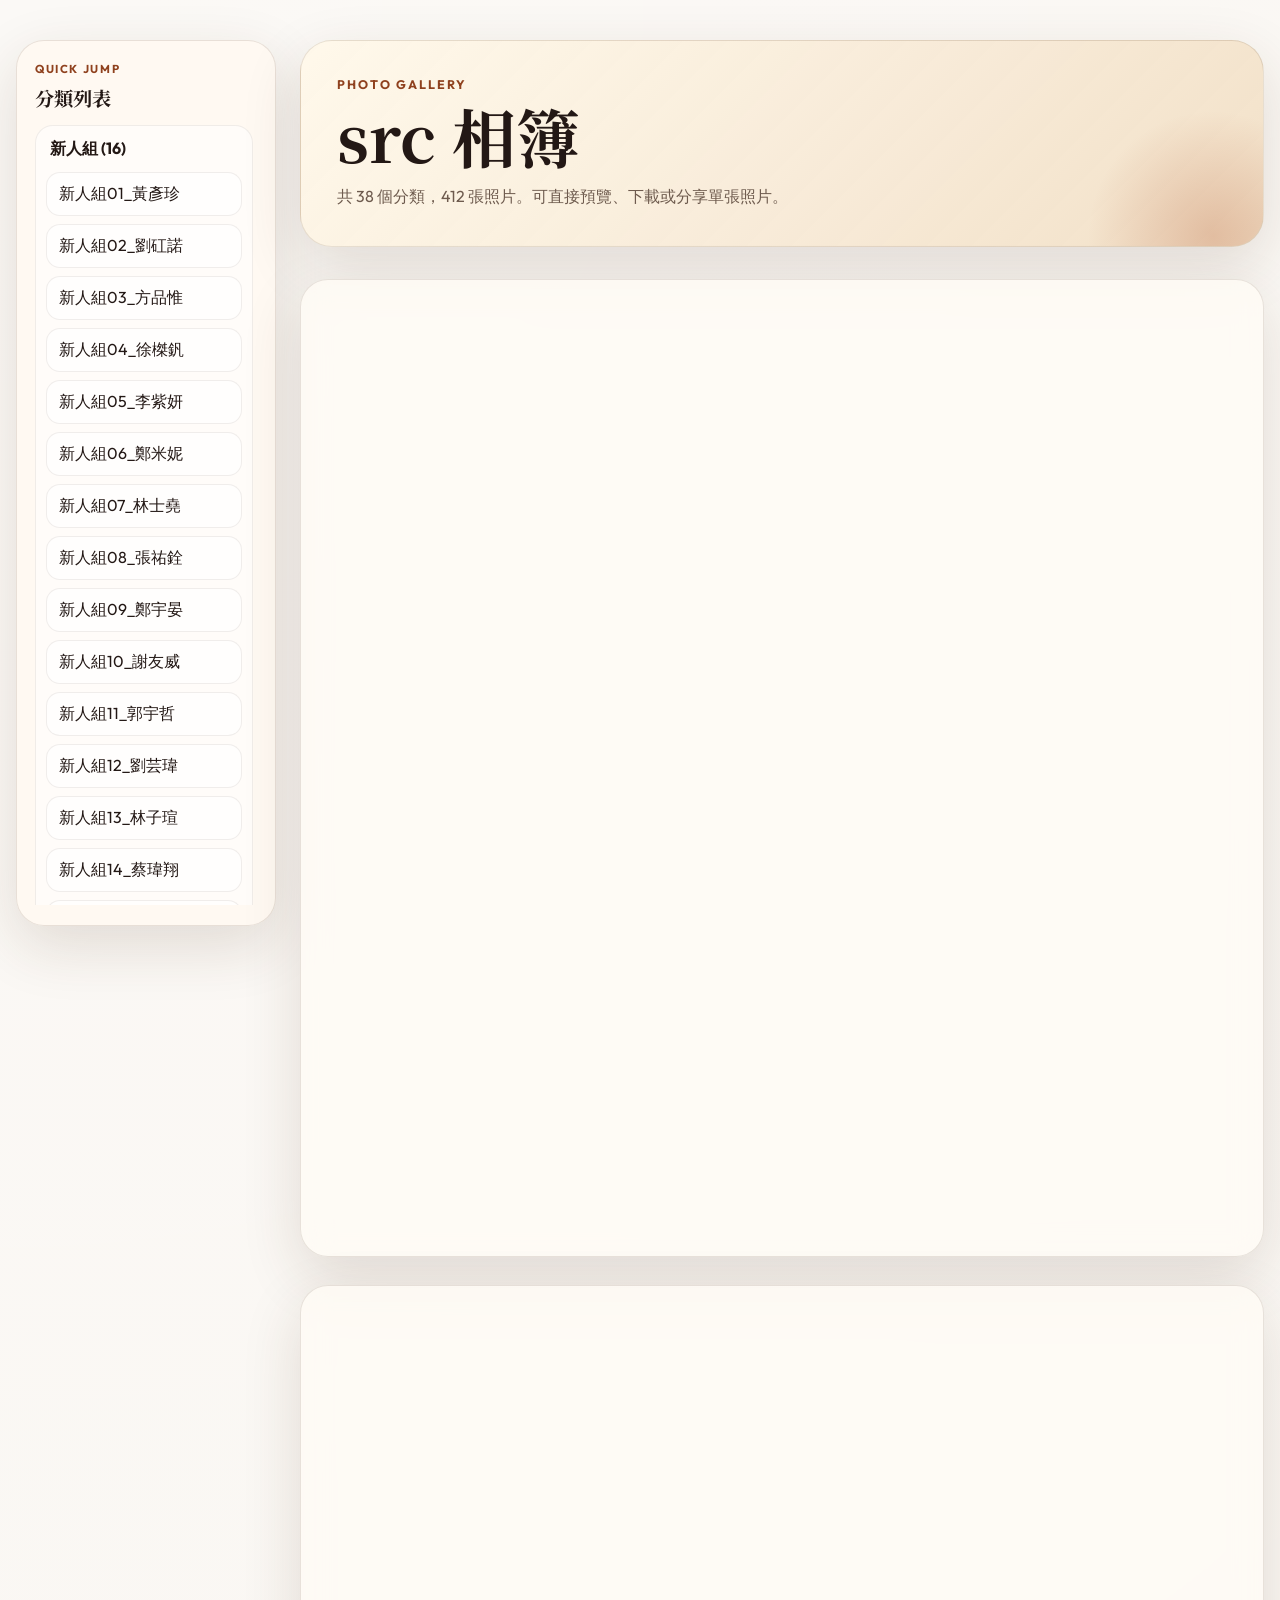
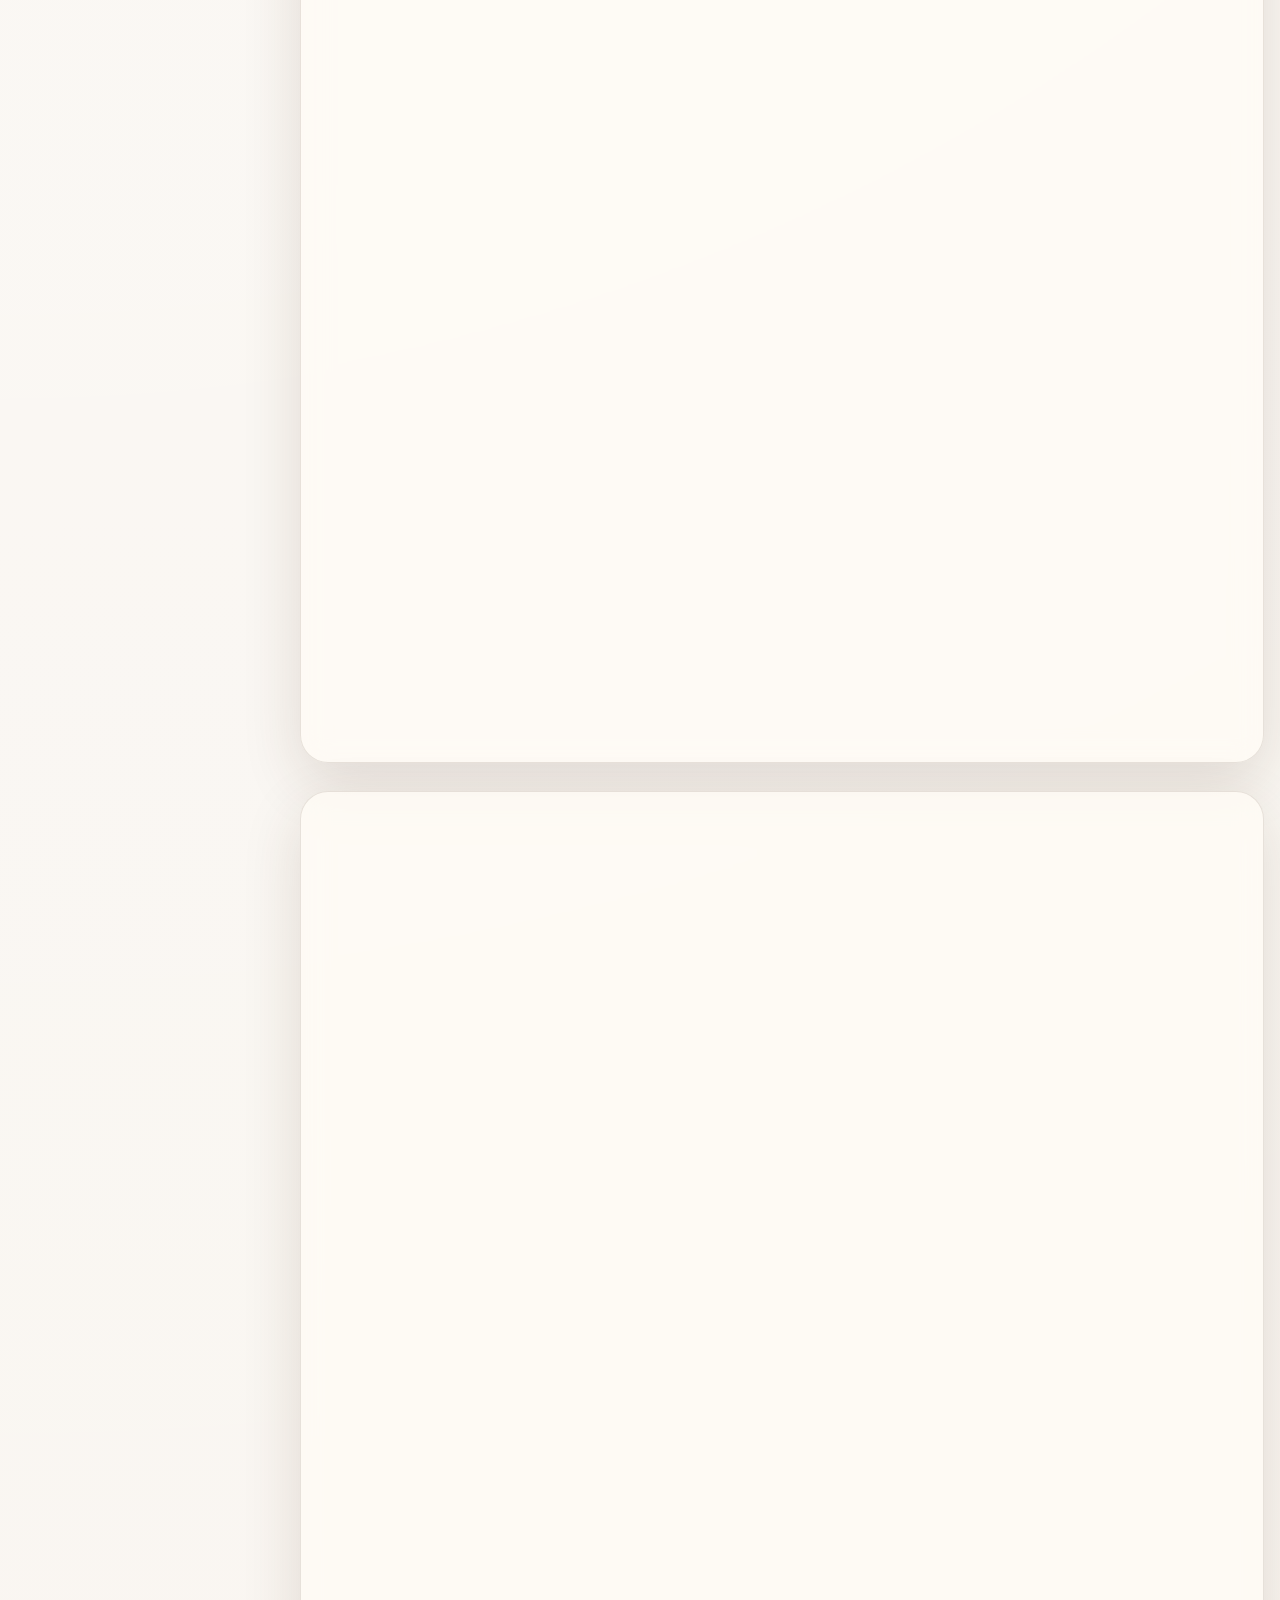
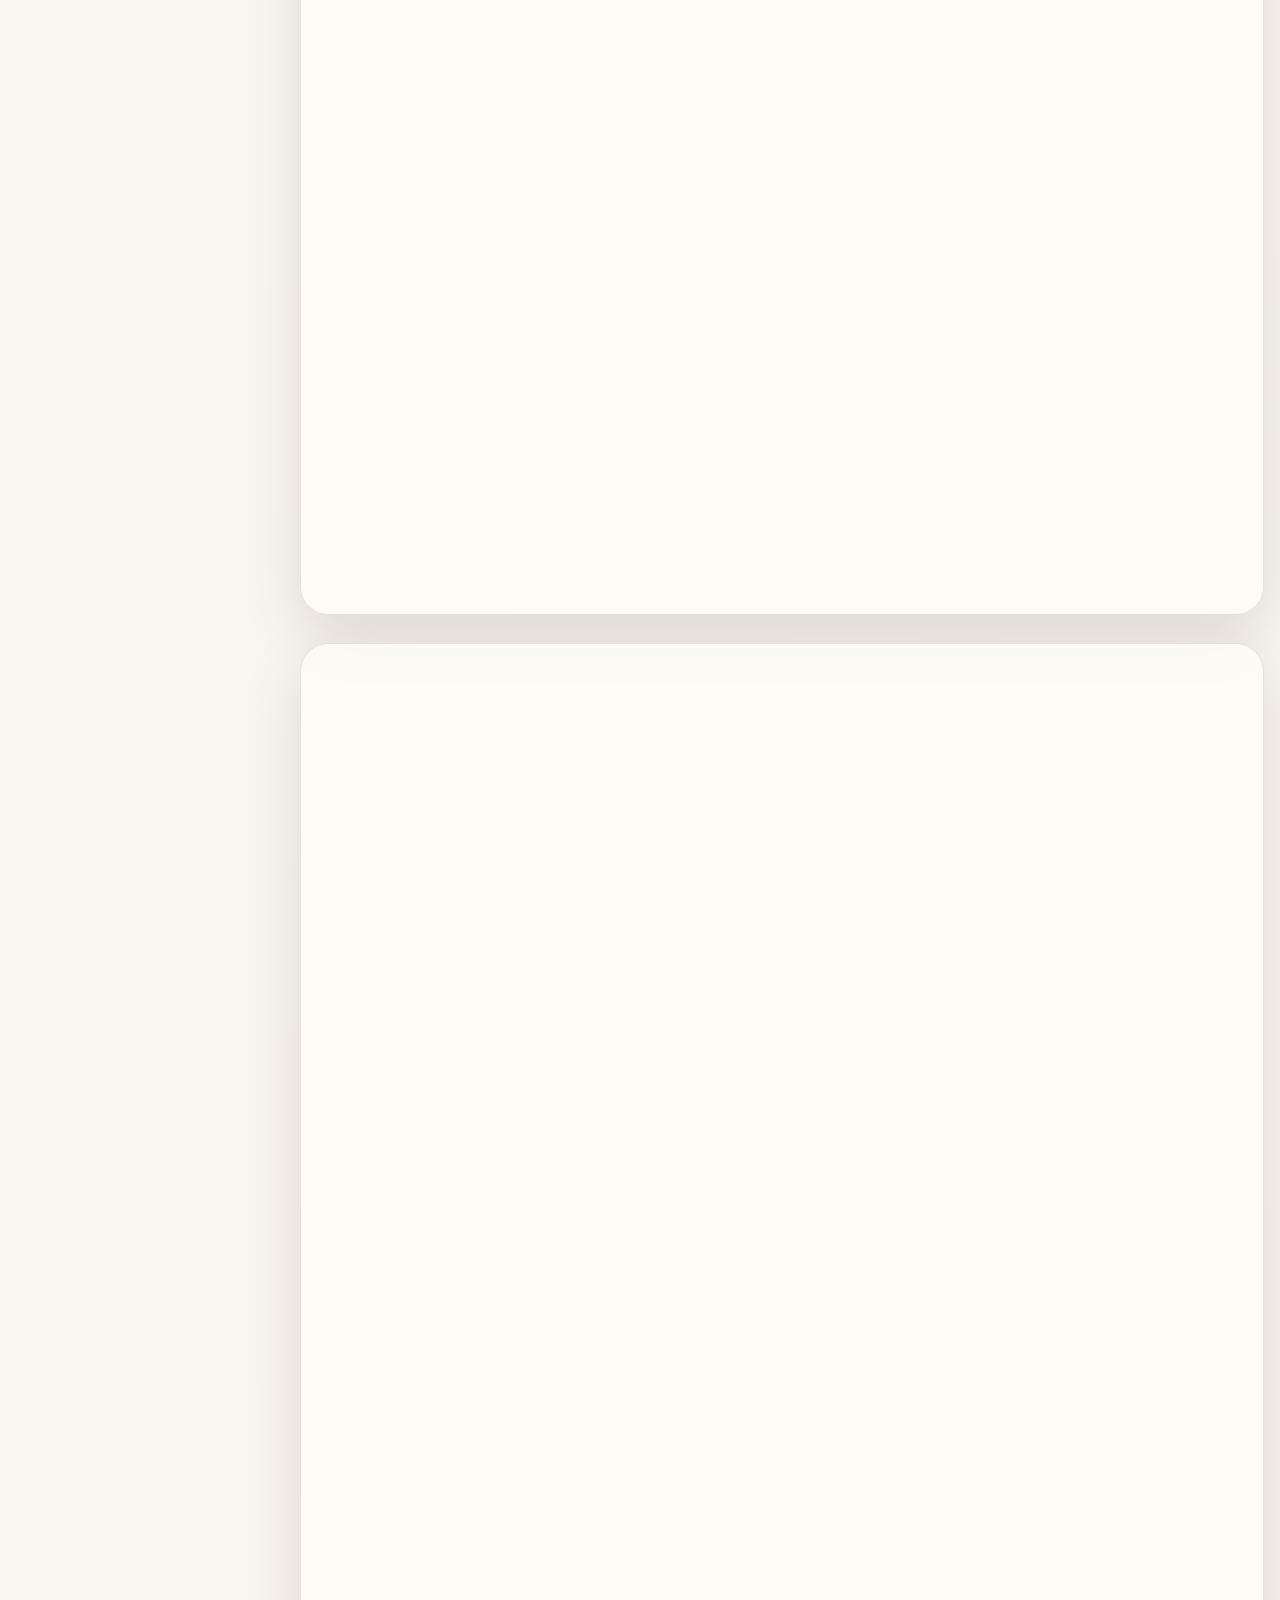
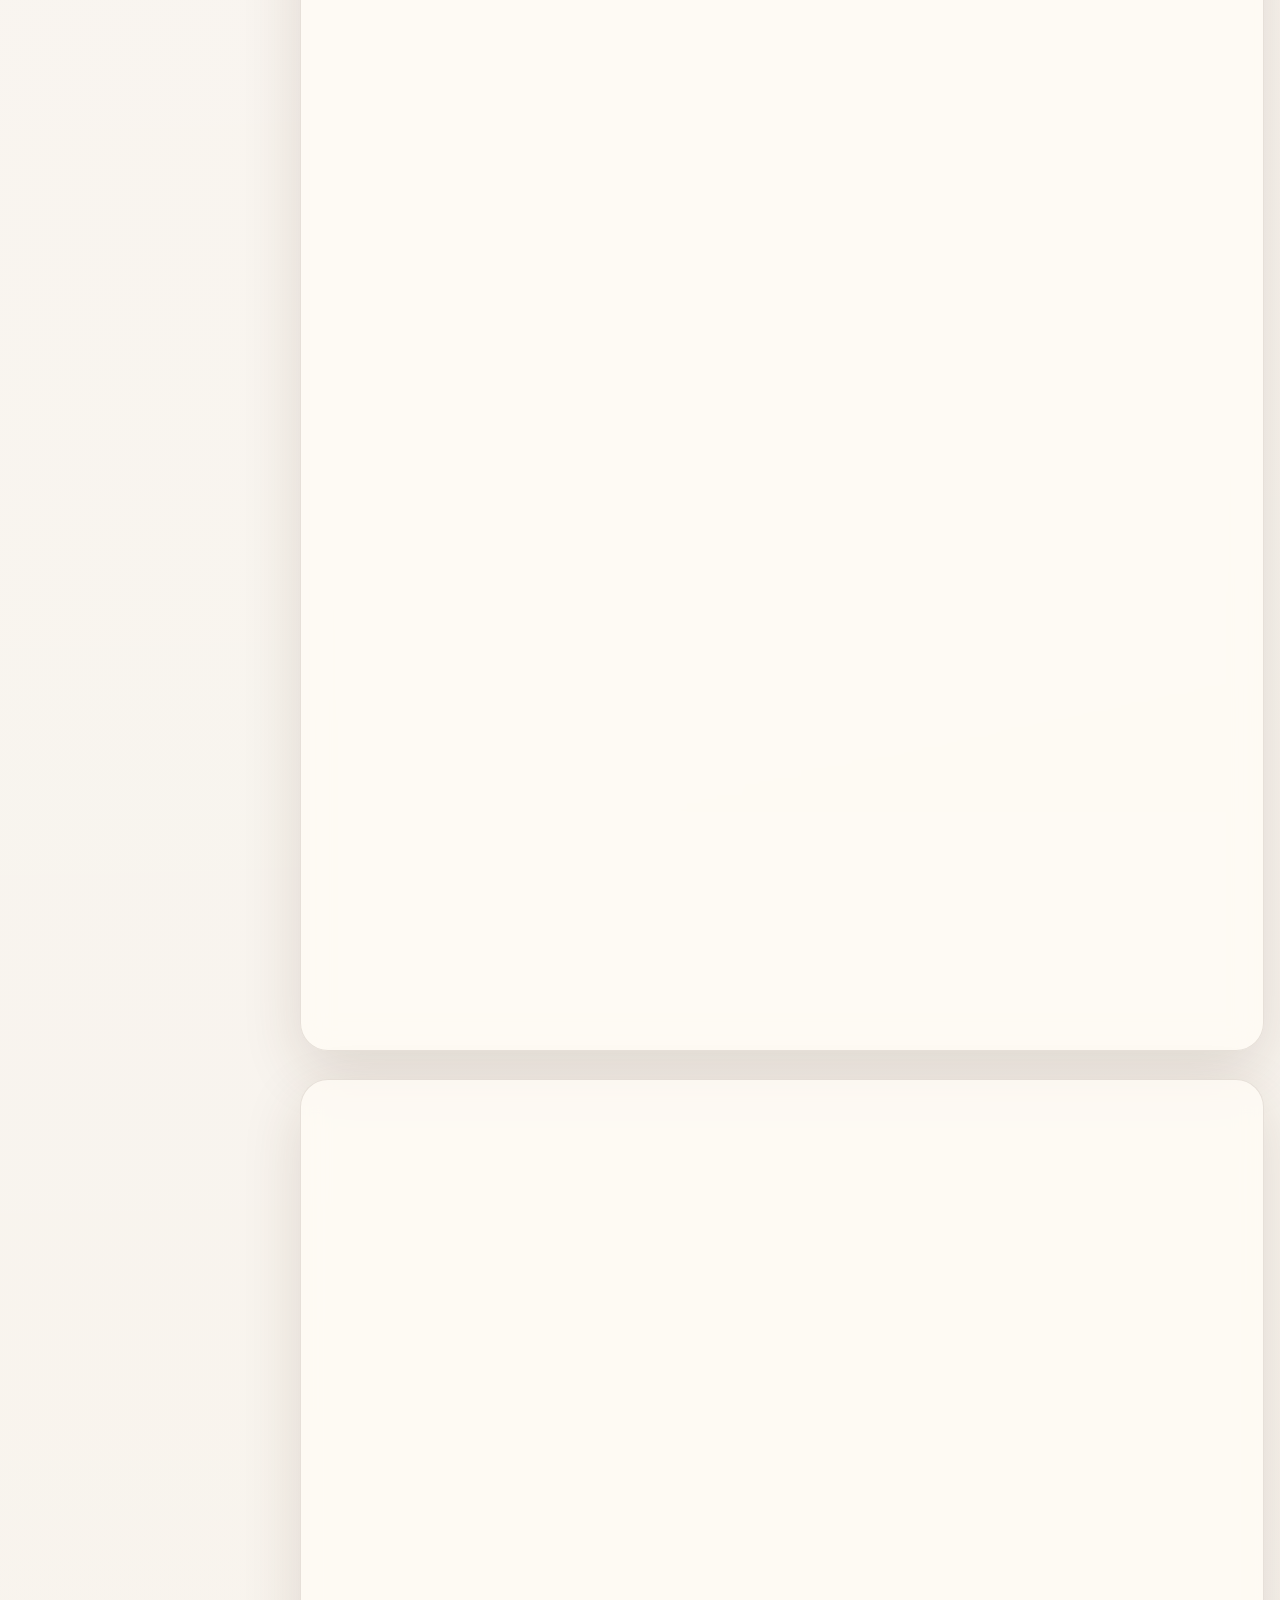
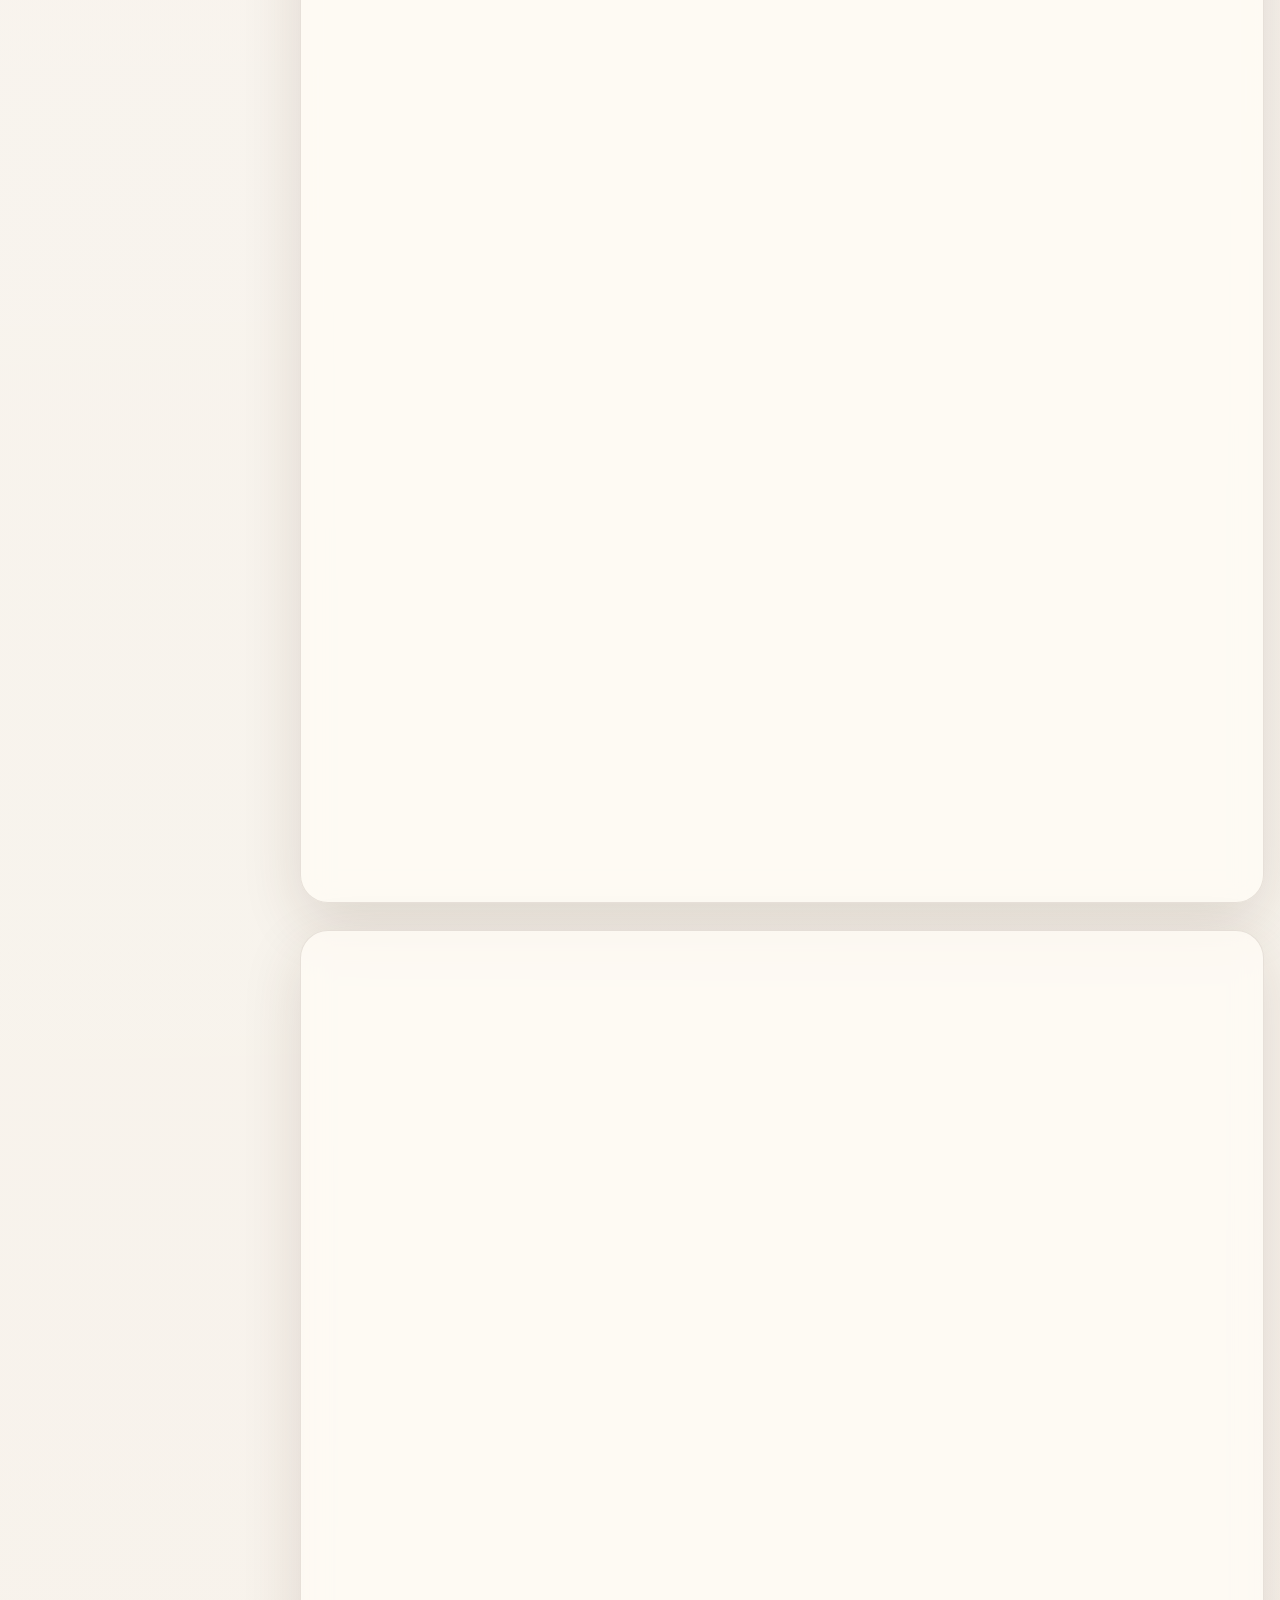
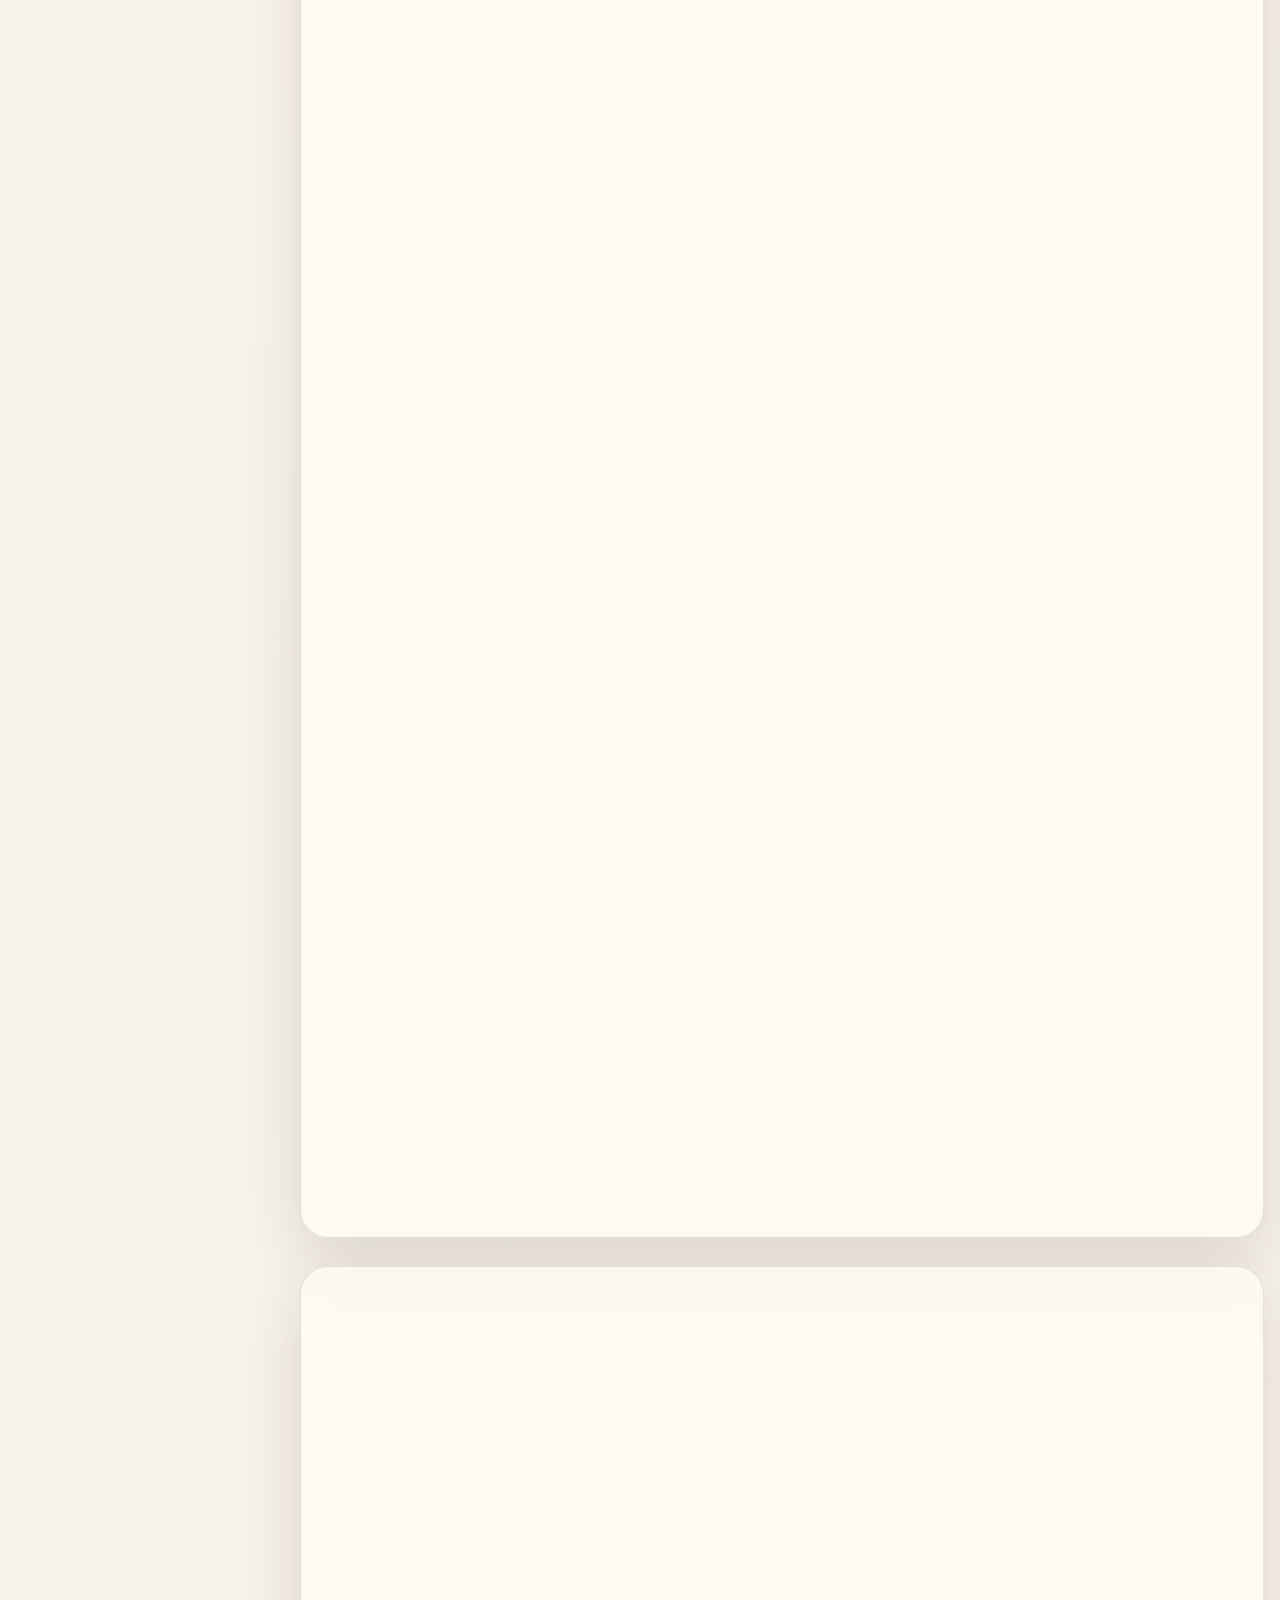
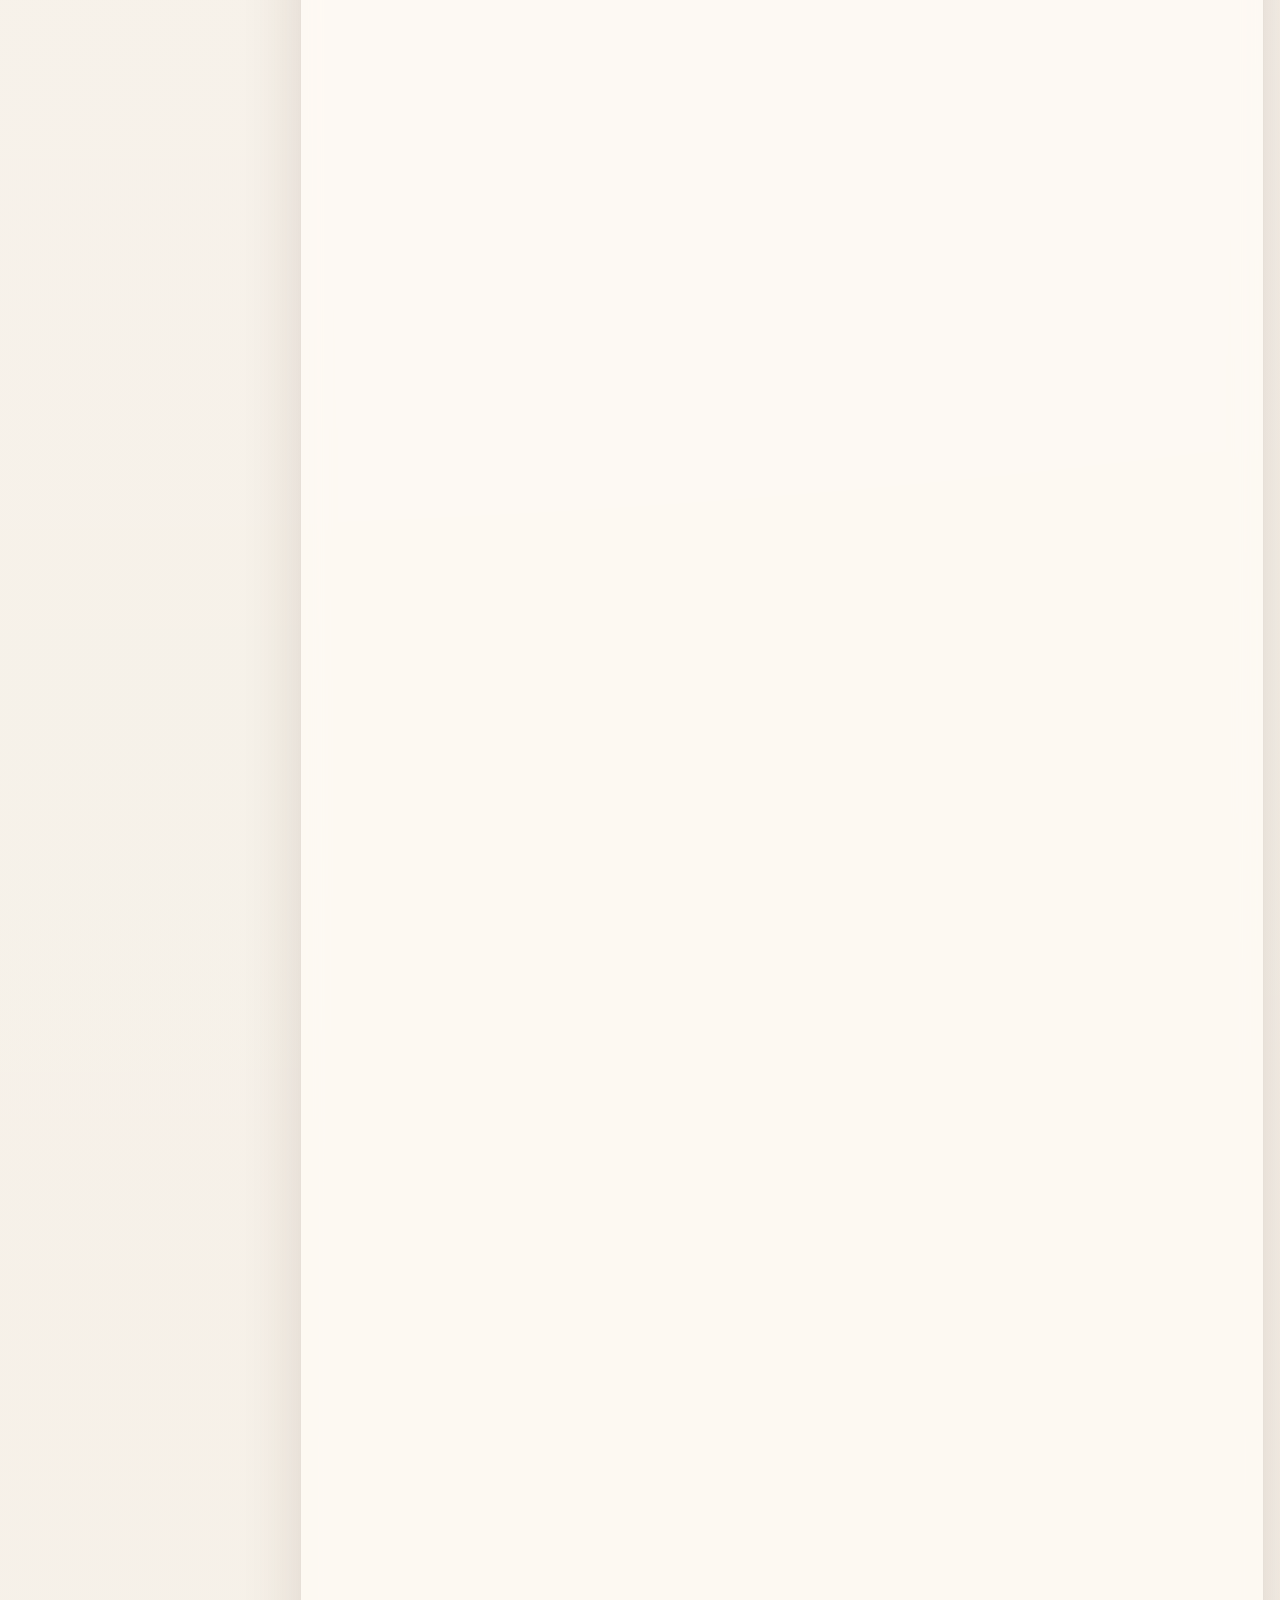
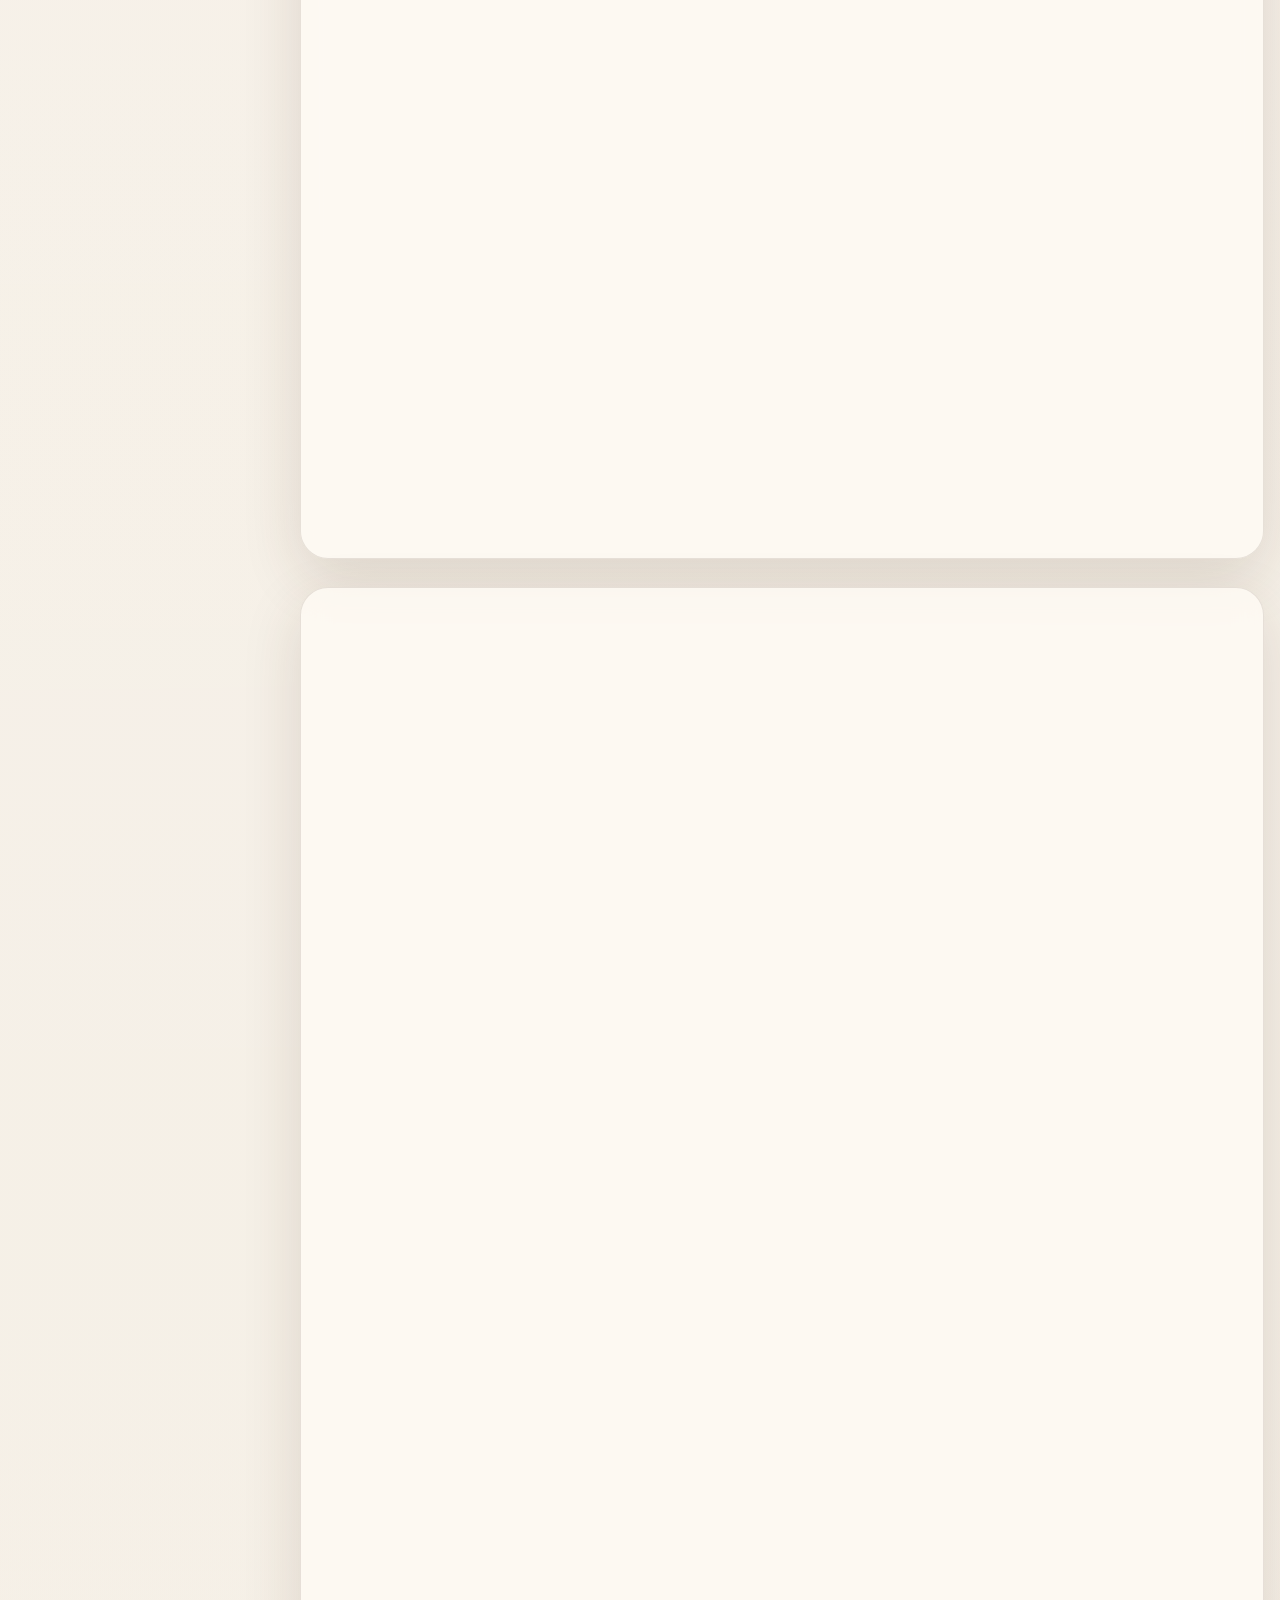
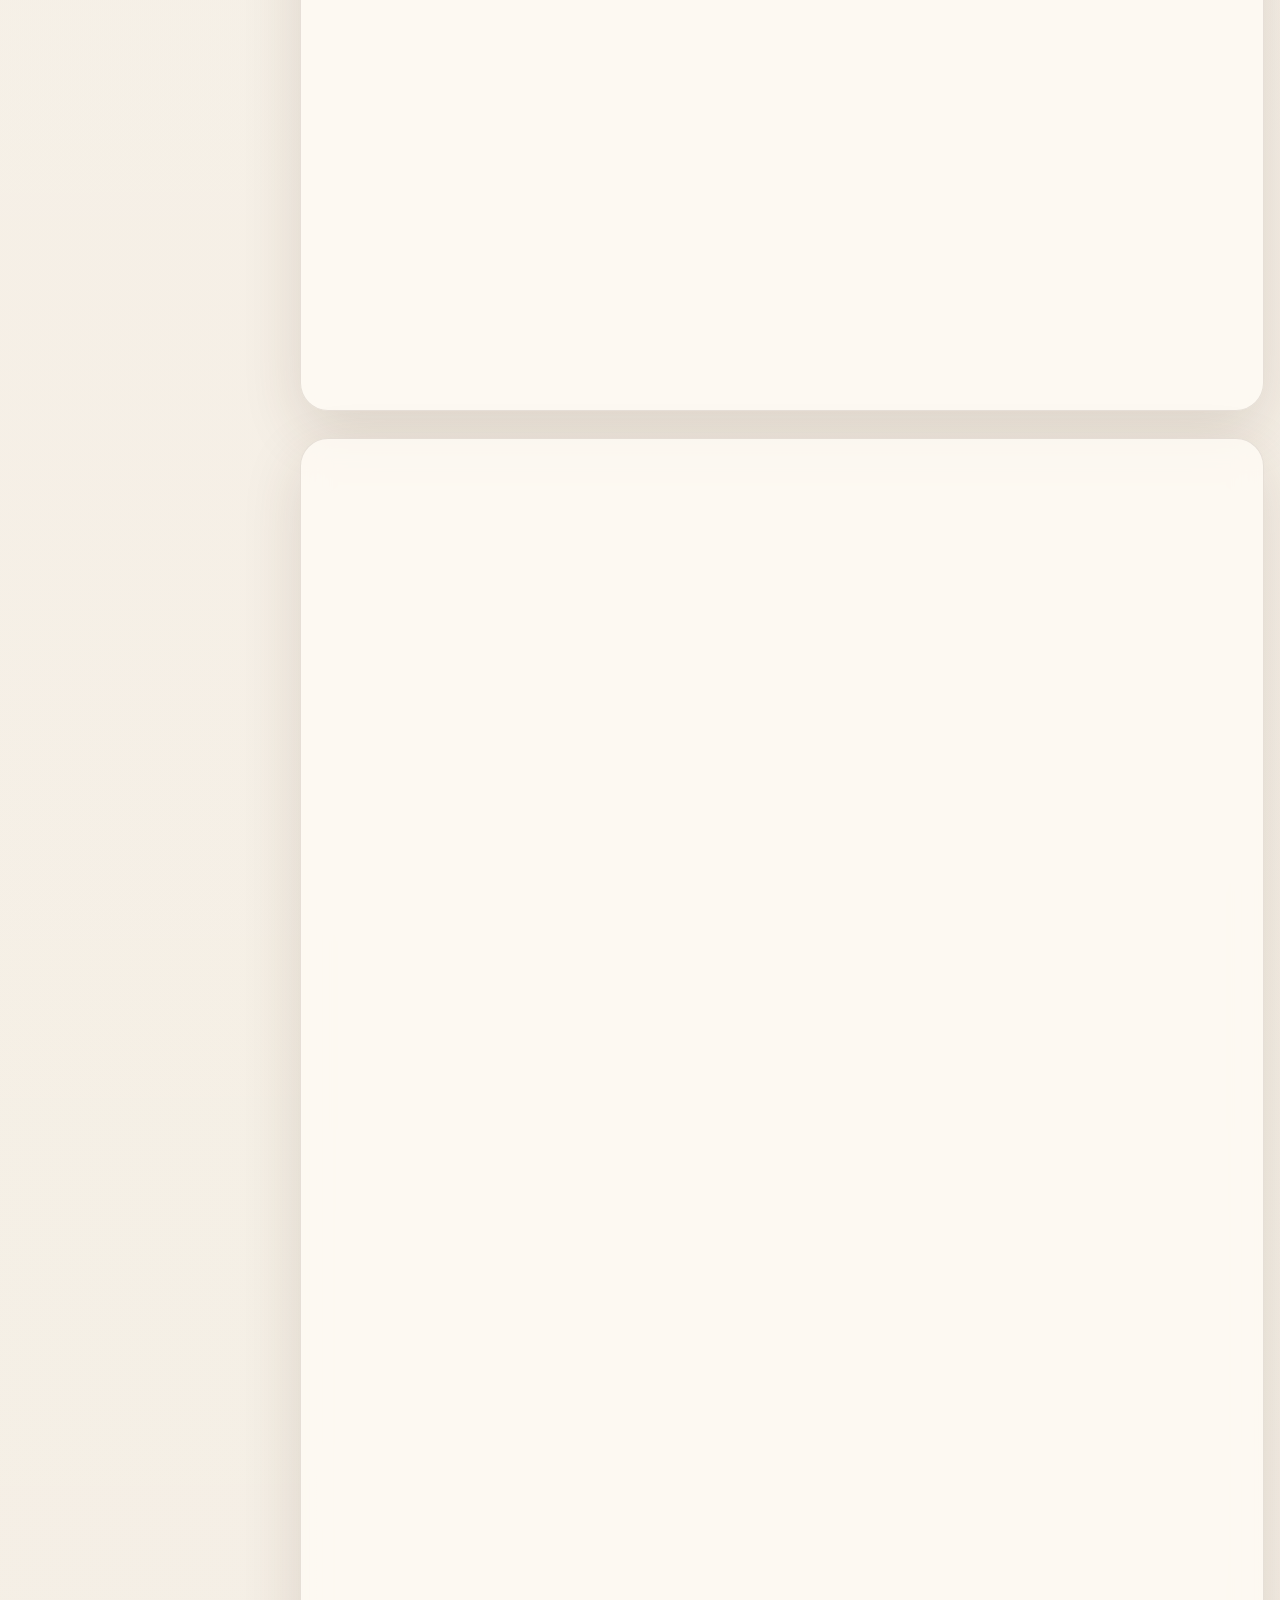
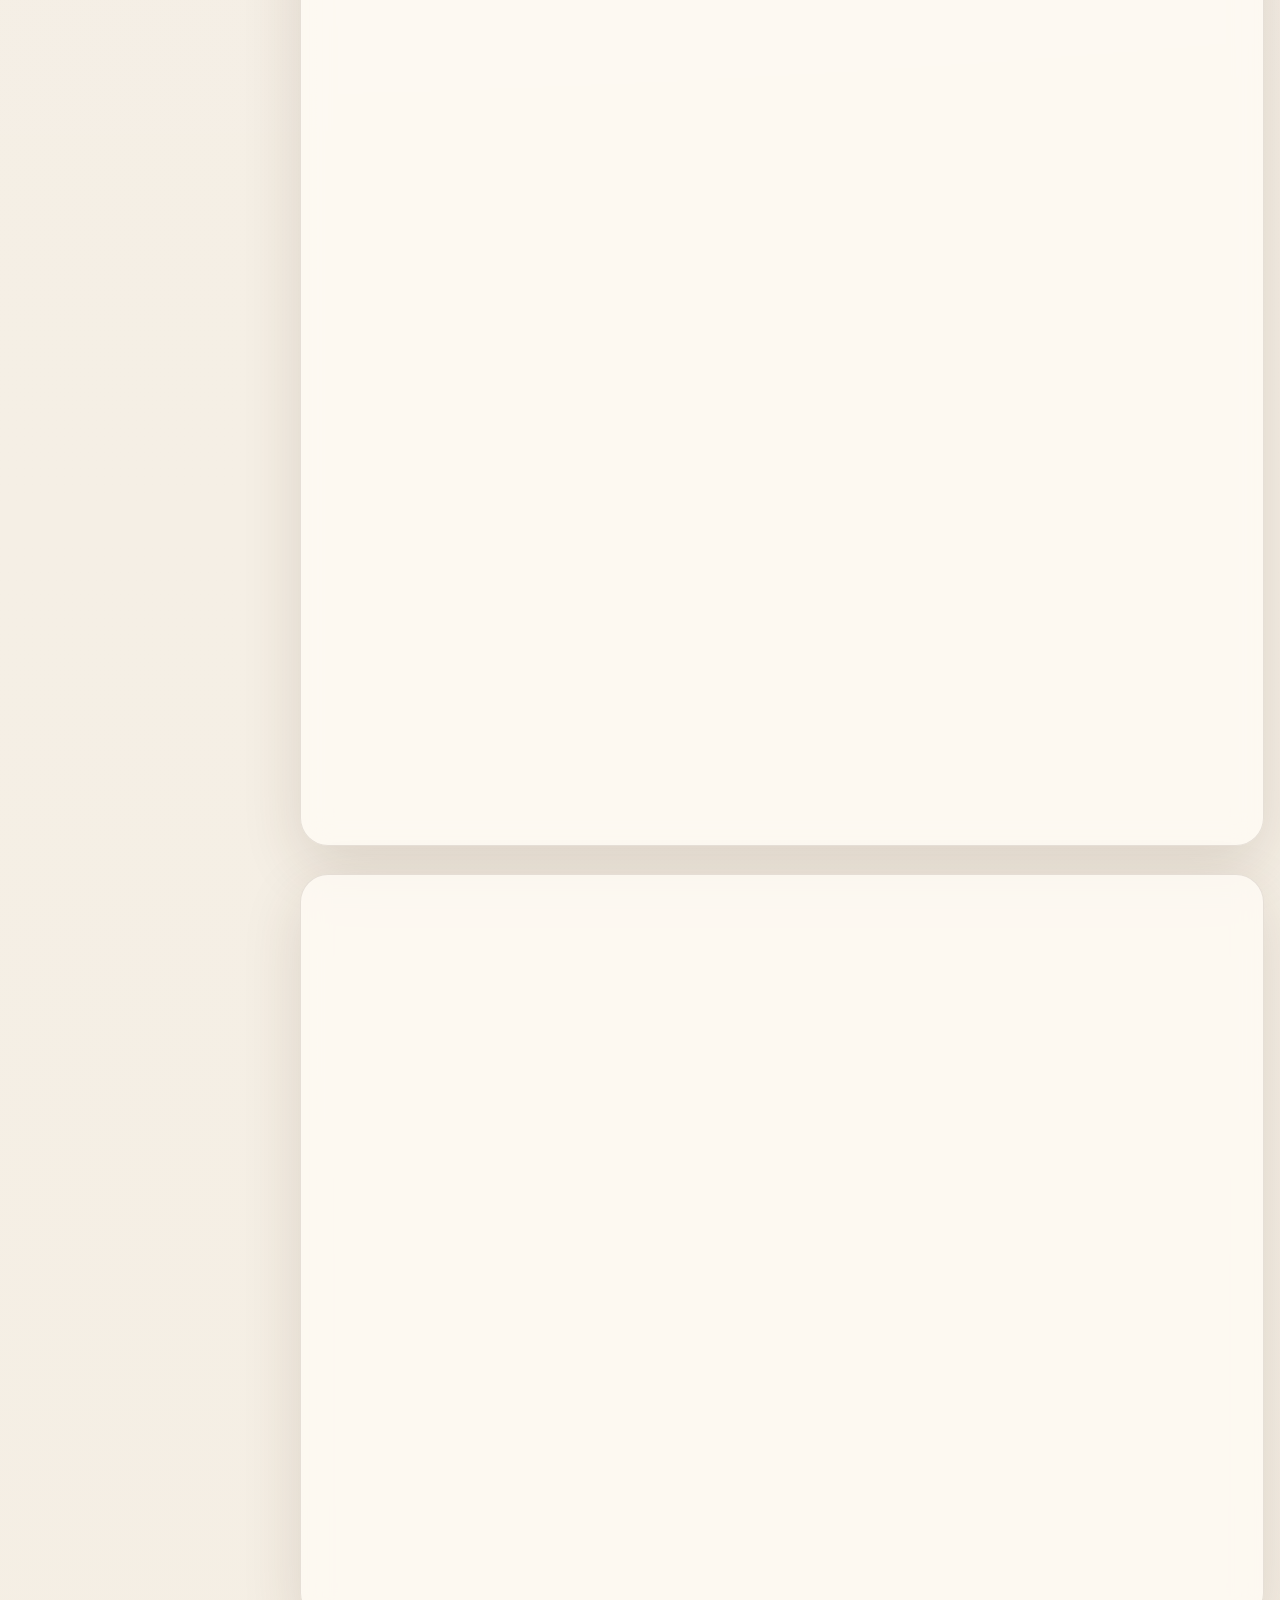
==== commit 2459d09b: "Polish mobile sticky nav and thumbnail wall" ====
--- a/index.html
+++ b/index.html
@@ -10,7 +10,7 @@
       href="https://fonts.googleapis.com/css2?family=Noto+Serif+TC:wght@500;700&family=Outfit:wght@300;400;600;700&display=swap"
       rel="stylesheet"
     />
-    <link rel="stylesheet" href="./public/styles.css?v=20260425e" />
+    <link rel="stylesheet" href="./public/styles.css?v=20260425f" />
   </head>
   <body>
     <div class="page-shell">
@@ -84,6 +84,6 @@
       </form>
     </dialog>
 
-    <script type="module" src="./public/app.js?v=20260425e"></script>
+    <script type="module" src="./public/app.js?v=20260425f"></script>
   </body>
 </html>
--- a/public/styles.css
+++ b/public/styles.css
@@ -12,6 +12,12 @@
   --shadow: 0 20px 60px rgba(72, 41, 20, 0.14);
 }
 
+html,
+body {
+  max-width: 100%;
+  overflow-x: clip;
+}
+
 * {
   box-sizing: border-box;
 }
@@ -50,6 +56,7 @@
 
 .content-shell {
   min-width: 0;
+  width: 100%;
 }
 
 .side-nav {
@@ -226,6 +233,7 @@
   margin-top: 32px;
   display: grid;
   gap: 28px;
+  min-width: 0;
 }
 
 .category-section {
@@ -238,6 +246,8 @@
   content-visibility: auto;
   contain-intrinsic-size: 960px;
   scroll-margin-top: 24px;
+  min-width: 0;
+  width: 100%;
 }
 
 .category-header {
@@ -264,6 +274,7 @@
   display: grid;
   grid-template-columns: repeat(auto-fit, minmax(220px, 1fr));
   gap: 18px;
+  min-width: 0;
 }
 
 .category-empty {
@@ -280,6 +291,7 @@
   content-visibility: auto;
   contain-intrinsic-size: 320px;
   min-width: 0;
+  position: relative;
 }
 
 .photo-button {
@@ -287,6 +299,7 @@
   border: 0;
   cursor: pointer;
   background: transparent;
+  min-width: 0;
 }
 
 .photo-image {
@@ -418,15 +431,15 @@
 
 @media (max-width: 720px) {
   .page-shell {
-    width: min(100vw - 20px, 100%);
-    padding: 18px 0 32px;
+    width: 100%;
+    padding: 12px 12px 32px;
     grid-template-columns: 1fr;
-    gap: 16px;
+    gap: 12px;
   }
 
   .hero,
   .category-section {
-    padding: 20px;
+    padding: 16px;
     border-radius: 22px;
   }
 
@@ -442,19 +455,21 @@
 
   .side-nav {
     position: sticky;
-    top: 10px;
-    z-index: 20;
+    top: max(8px, env(safe-area-inset-top));
+    z-index: 40;
+    align-self: start;
   }
 
   .side-nav-panel {
     padding: 0;
-    border-radius: 22px;
+    border-radius: 18px;
     overflow: hidden;
     background: rgba(255, 249, 241, 0.96);
+    box-shadow: 0 12px 26px rgba(54, 33, 20, 0.12);
   }
 
   .side-nav-summary {
-    padding: 14px 16px;
+    padding: 12px 14px;
     cursor: pointer;
   }
 
@@ -484,10 +499,10 @@
 
   .category-nav {
     display: grid;
-    gap: 10px;
-    max-height: min(56vh, 420px);
+    gap: 8px;
+    max-height: min(52vh, 360px);
     overflow: auto;
-    padding: 0 14px 14px;
+    padding: 0 12px 12px;
   }
 
   .nav-group {
@@ -496,22 +511,24 @@
 
   .category-nav-link {
     white-space: normal;
+    padding: 8px 10px;
+    font-size: 0.9rem;
   }
 
   .photo-grid {
-    grid-template-columns: repeat(2, minmax(0, 1fr));
-    gap: 10px;
+    grid-template-columns: repeat(3, minmax(0, 1fr));
+    gap: 8px;
   }
 
   .photo-card {
-    gap: 6px;
+    gap: 4px;
   }
 
   .photo-image {
     width: 100%;
-    border-radius: 16px;
+    border-radius: 14px;
     aspect-ratio: 1 / 1;
-    box-shadow: 0 10px 22px rgba(54, 33, 20, 0.14);
+    box-shadow: 0 8px 18px rgba(54, 33, 20, 0.12);
   }
 
   .photo-meta {
@@ -519,7 +536,7 @@
   }
 
   .photo-name {
-    font-size: 0.76rem;
+    font-size: 0.68rem;
     line-height: 1.25;
     text-align: center;
     color: var(--muted);
@@ -530,40 +547,113 @@
   }
 
   .photo-actions {
+    display: block;
+    position: absolute;
+    right: 8px;
+    bottom: 40px;
+    width: auto;
+    z-index: 2;
+    pointer-events: none;
+  }
+
+  .photo-actions [data-role="share"] {
     display: none;
+  }
+
+  .photo-actions [data-role="download"] {
+    pointer-events: auto;
+    min-width: 0;
+    width: 34px;
+    height: 34px;
+    padding: 0;
+    border-radius: 999px;
+    background: rgba(24, 18, 14, 0.72);
+    color: transparent;
+    border: 1px solid rgba(255, 255, 255, 0.28);
+    box-shadow: 0 8px 16px rgba(0, 0, 0, 0.16);
+    overflow: hidden;
+    font-size: 0;
+  }
+
+  .photo-actions [data-role="download"]::before {
+    content: "↓";
+    display: grid;
+    place-items: center;
+    width: 100%;
+    height: 100%;
+    color: #fff;
+    font-size: 1rem;
+    font-weight: 700;
+  }
+
+  .lightbox {
+    width: 100vw;
+    max-width: 100vw;
+    border-radius: 0;
+  }
+
+  .lightbox-panel {
+    padding: 12px;
+    border-radius: 20px 20px 0 0;
+  }
+
+  .lightbox-image {
+    width: 100%;
+    max-height: calc(100vh - 180px);
+    border-radius: 16px;
   }
 
   .lightbox-footer {
     align-items: start;
     flex-direction: column;
+    gap: 12px;
+    padding: 14px 2px 2px;
   }
 }
 
 @media (max-width: 440px) {
   .page-shell {
-    width: calc(100vw - 16px);
+    padding: 10px 10px 28px;
   }
 
   .hero,
   .category-section {
-    padding: 16px;
+    padding: 14px;
   }
 
   .category-title {
-    font-size: 1rem;
+    font-size: 0.96rem;
   }
 
   .photo-grid {
     grid-template-columns: repeat(3, minmax(0, 1fr));
-    gap: 8px;
+    gap: 7px;
   }
 
   .photo-image {
     aspect-ratio: 1 / 1;
-    border-radius: 14px;
+    border-radius: 12px;
   }
 
   .photo-name {
-    font-size: 0.7rem;
-  }
-}
+    font-size: 0.62rem;
+  }
+
+  .photo-actions {
+    right: 6px;
+    bottom: 34px;
+  }
+
+  .photo-actions [data-role="download"] {
+    width: 30px;
+    height: 30px;
+  }
+
+  .side-nav-summary {
+    padding: 10px 12px;
+  }
+
+  .side-nav-title {
+    font-size: 1rem;
+  }
+}
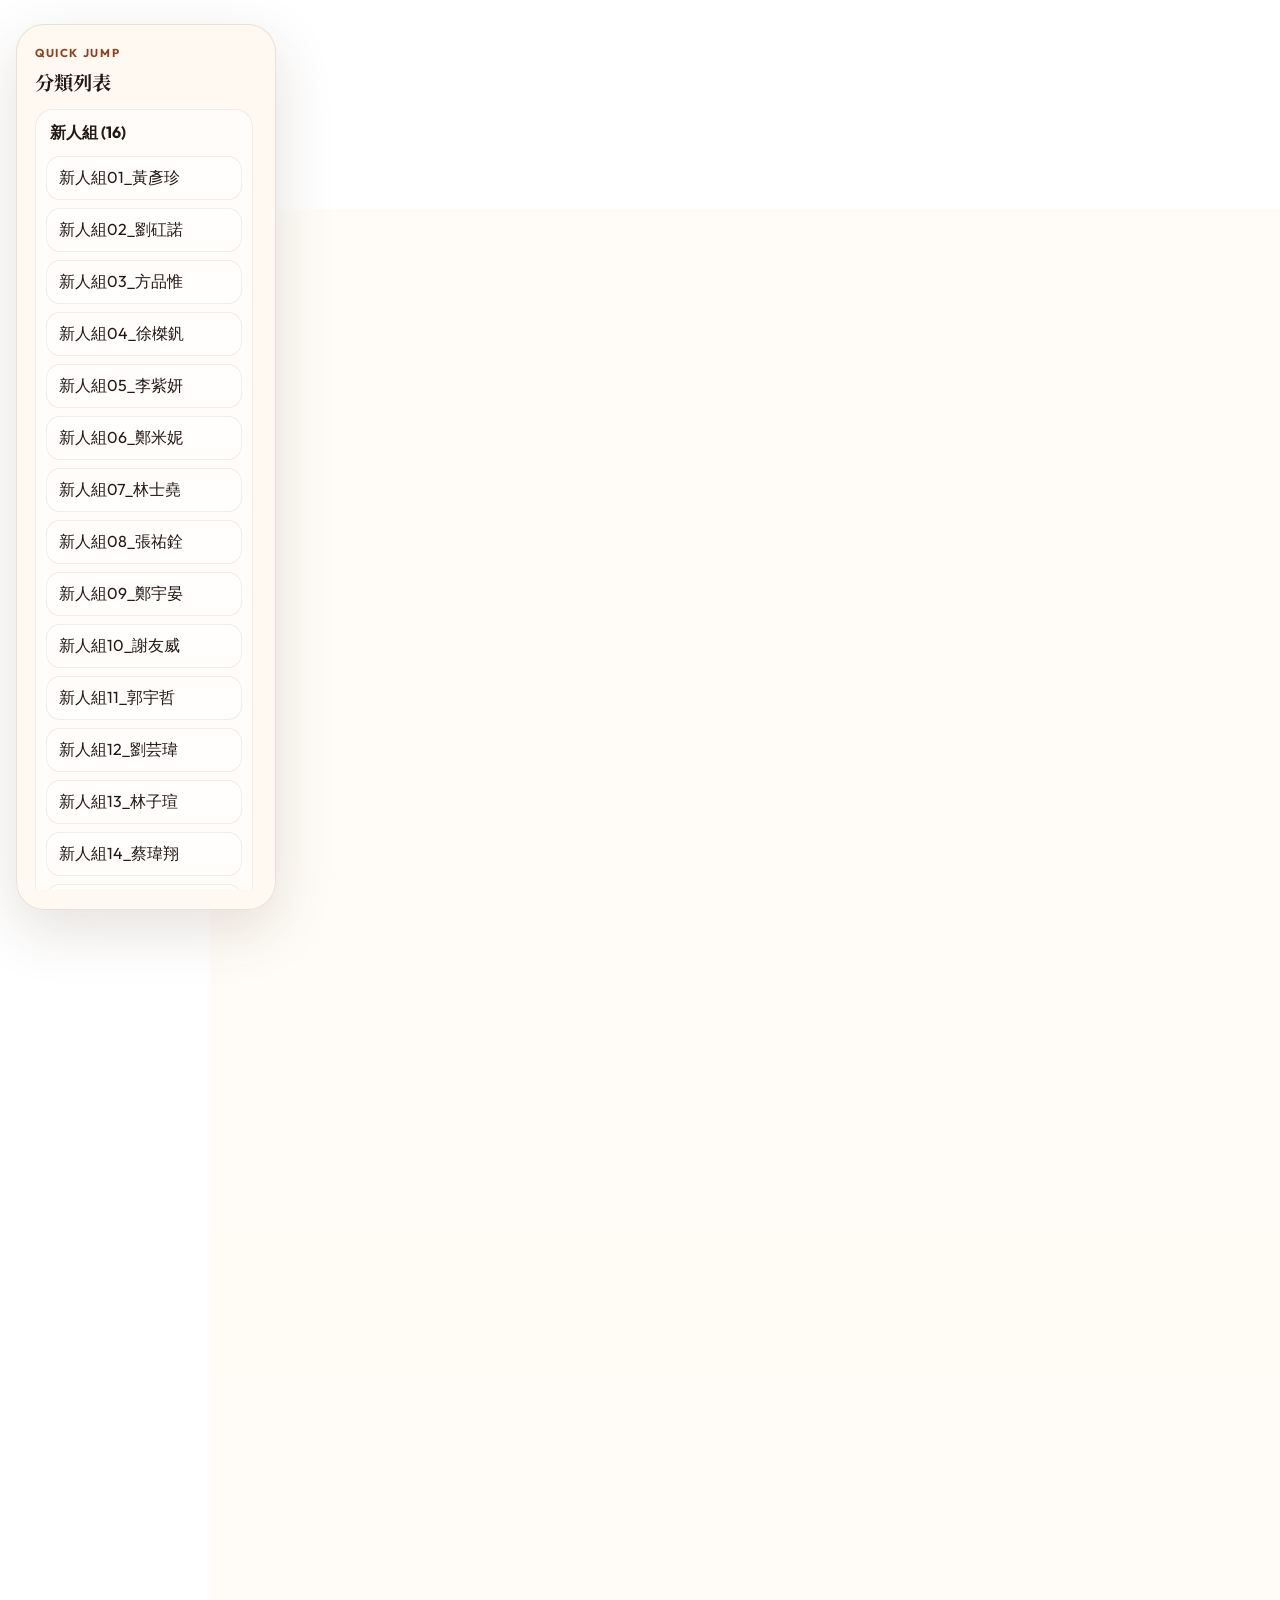
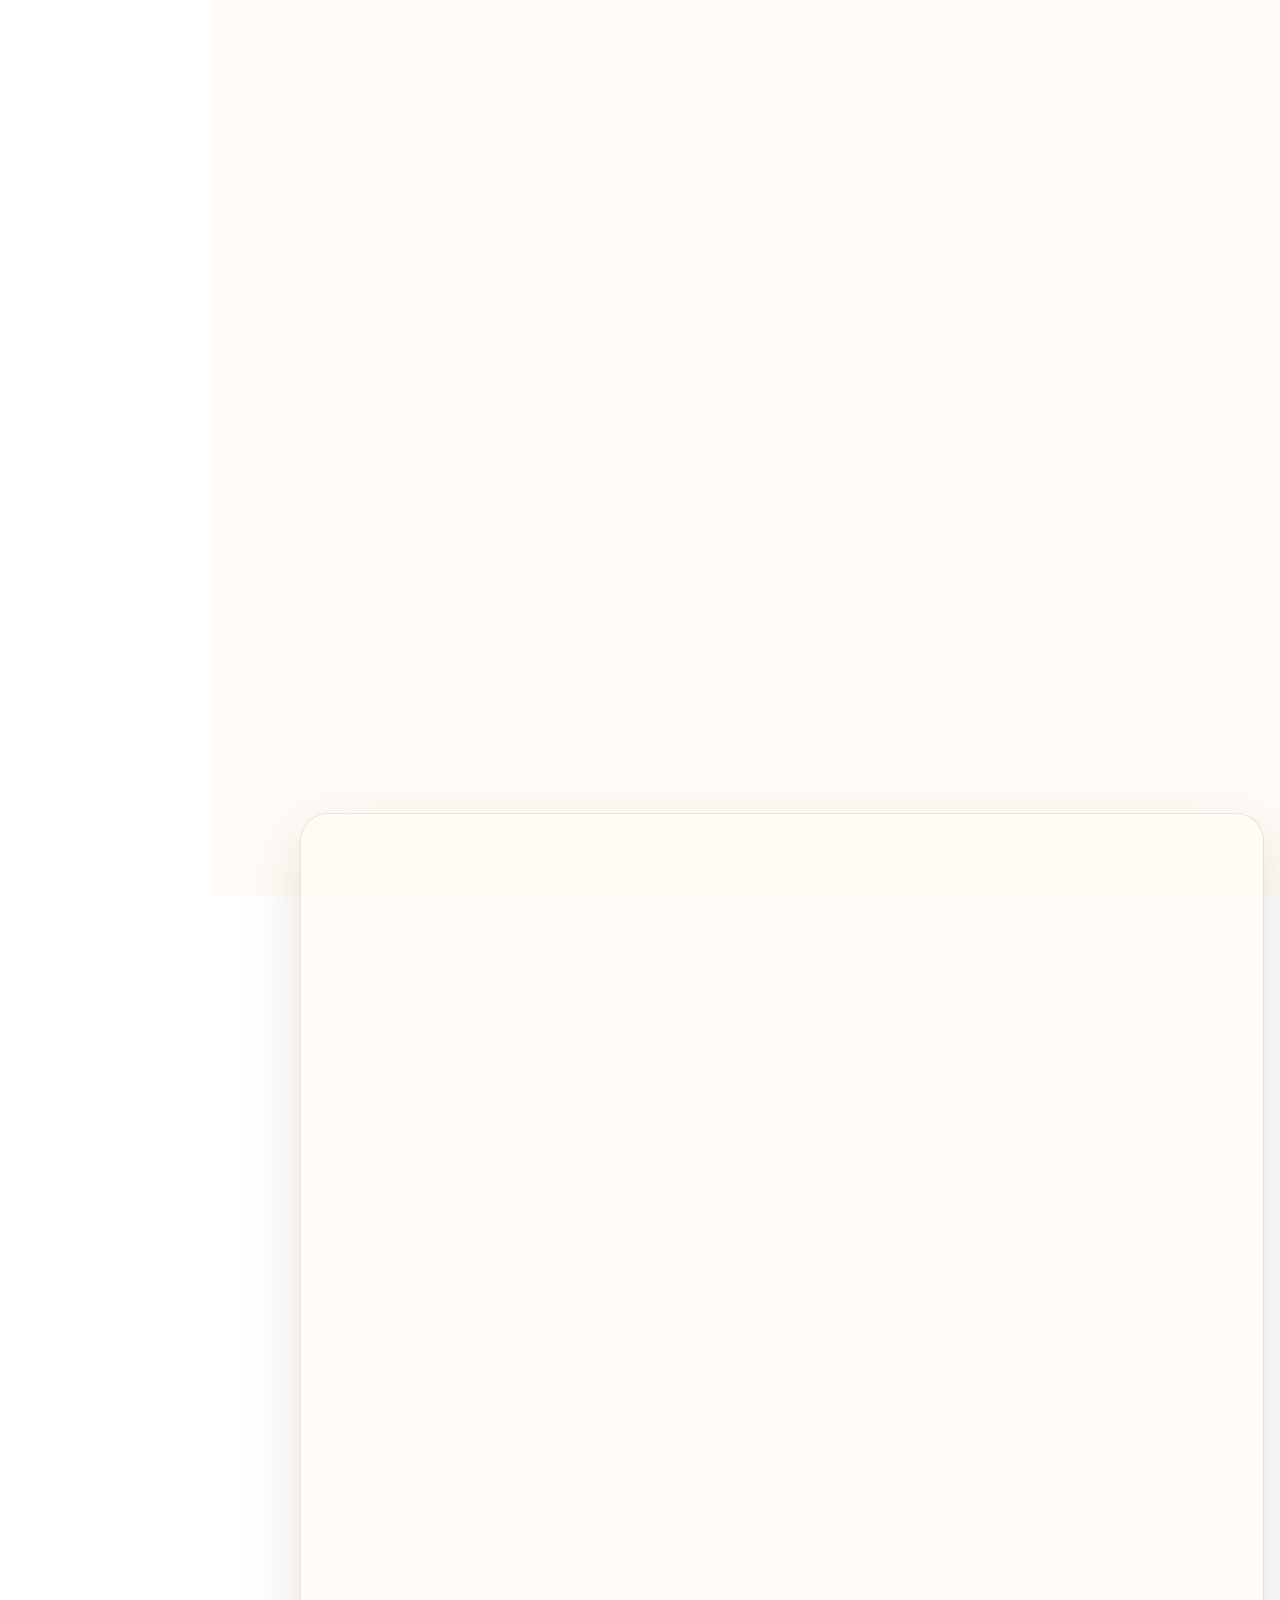
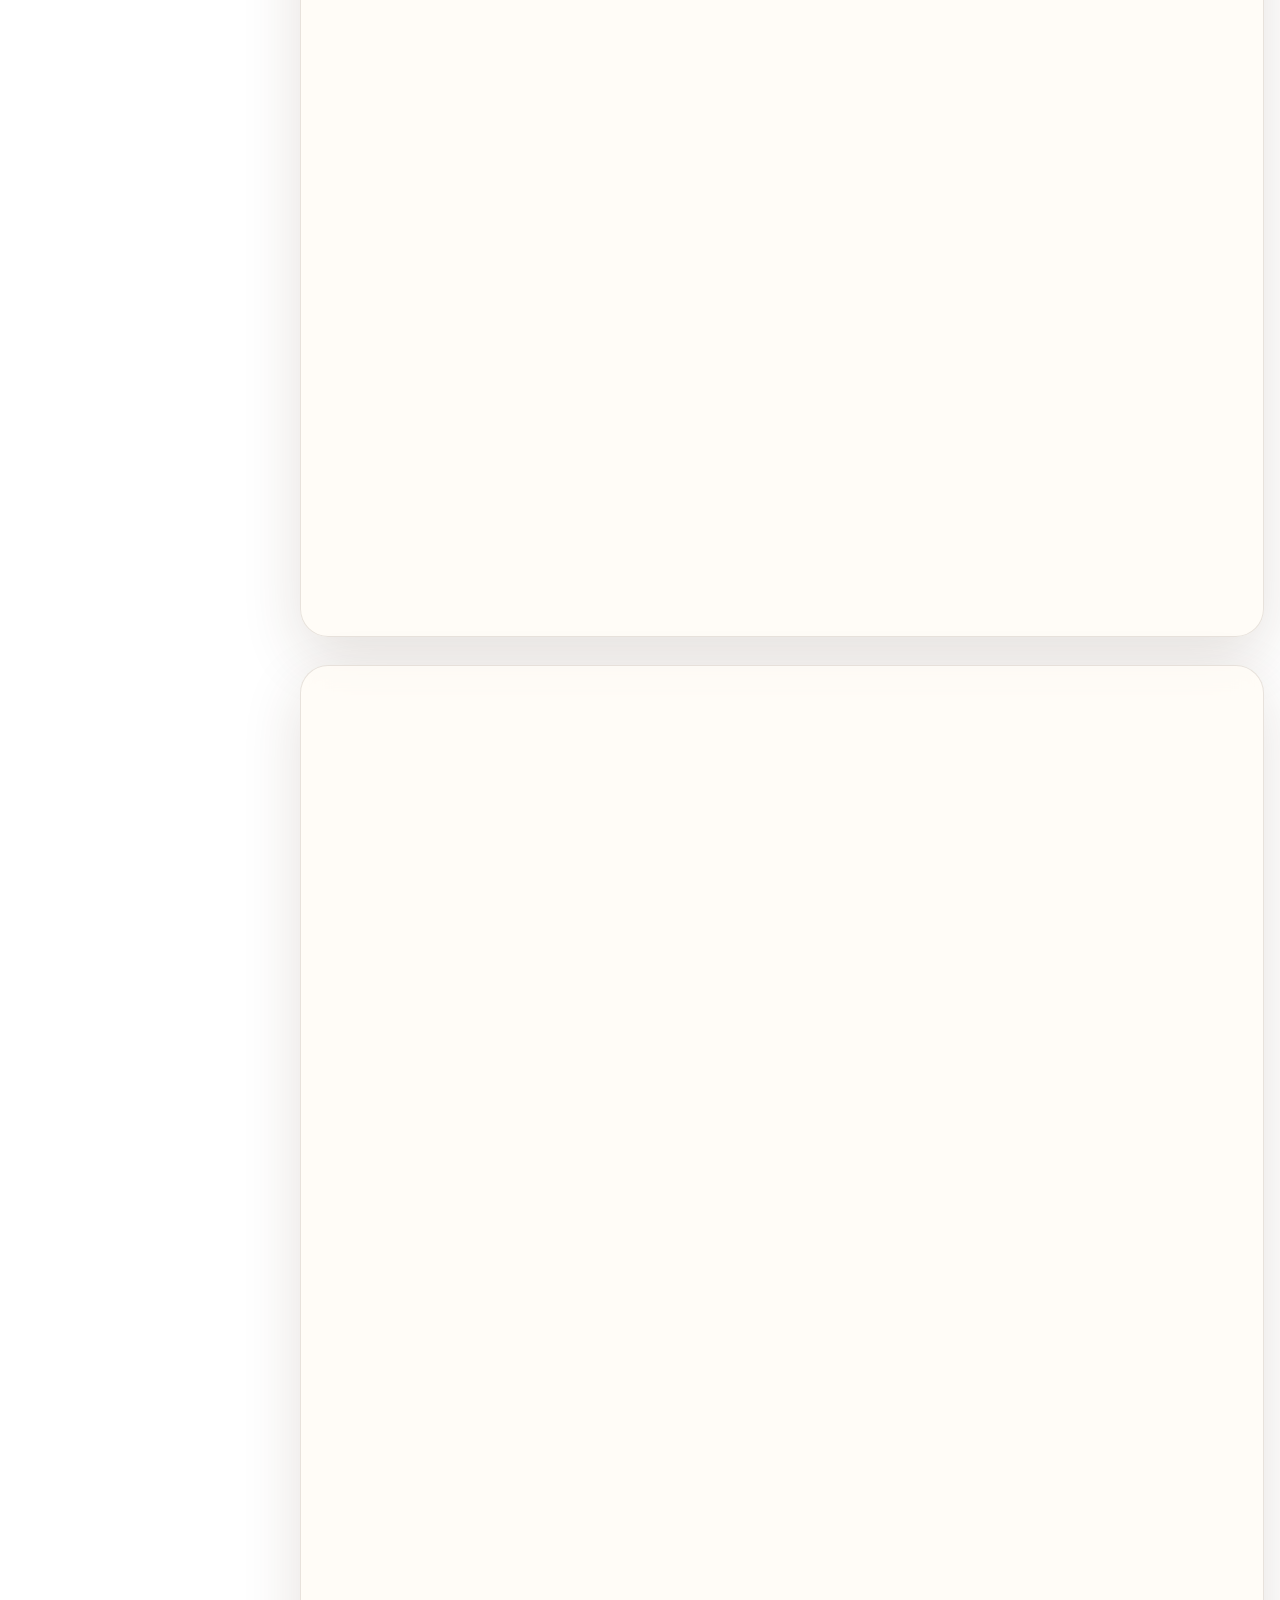
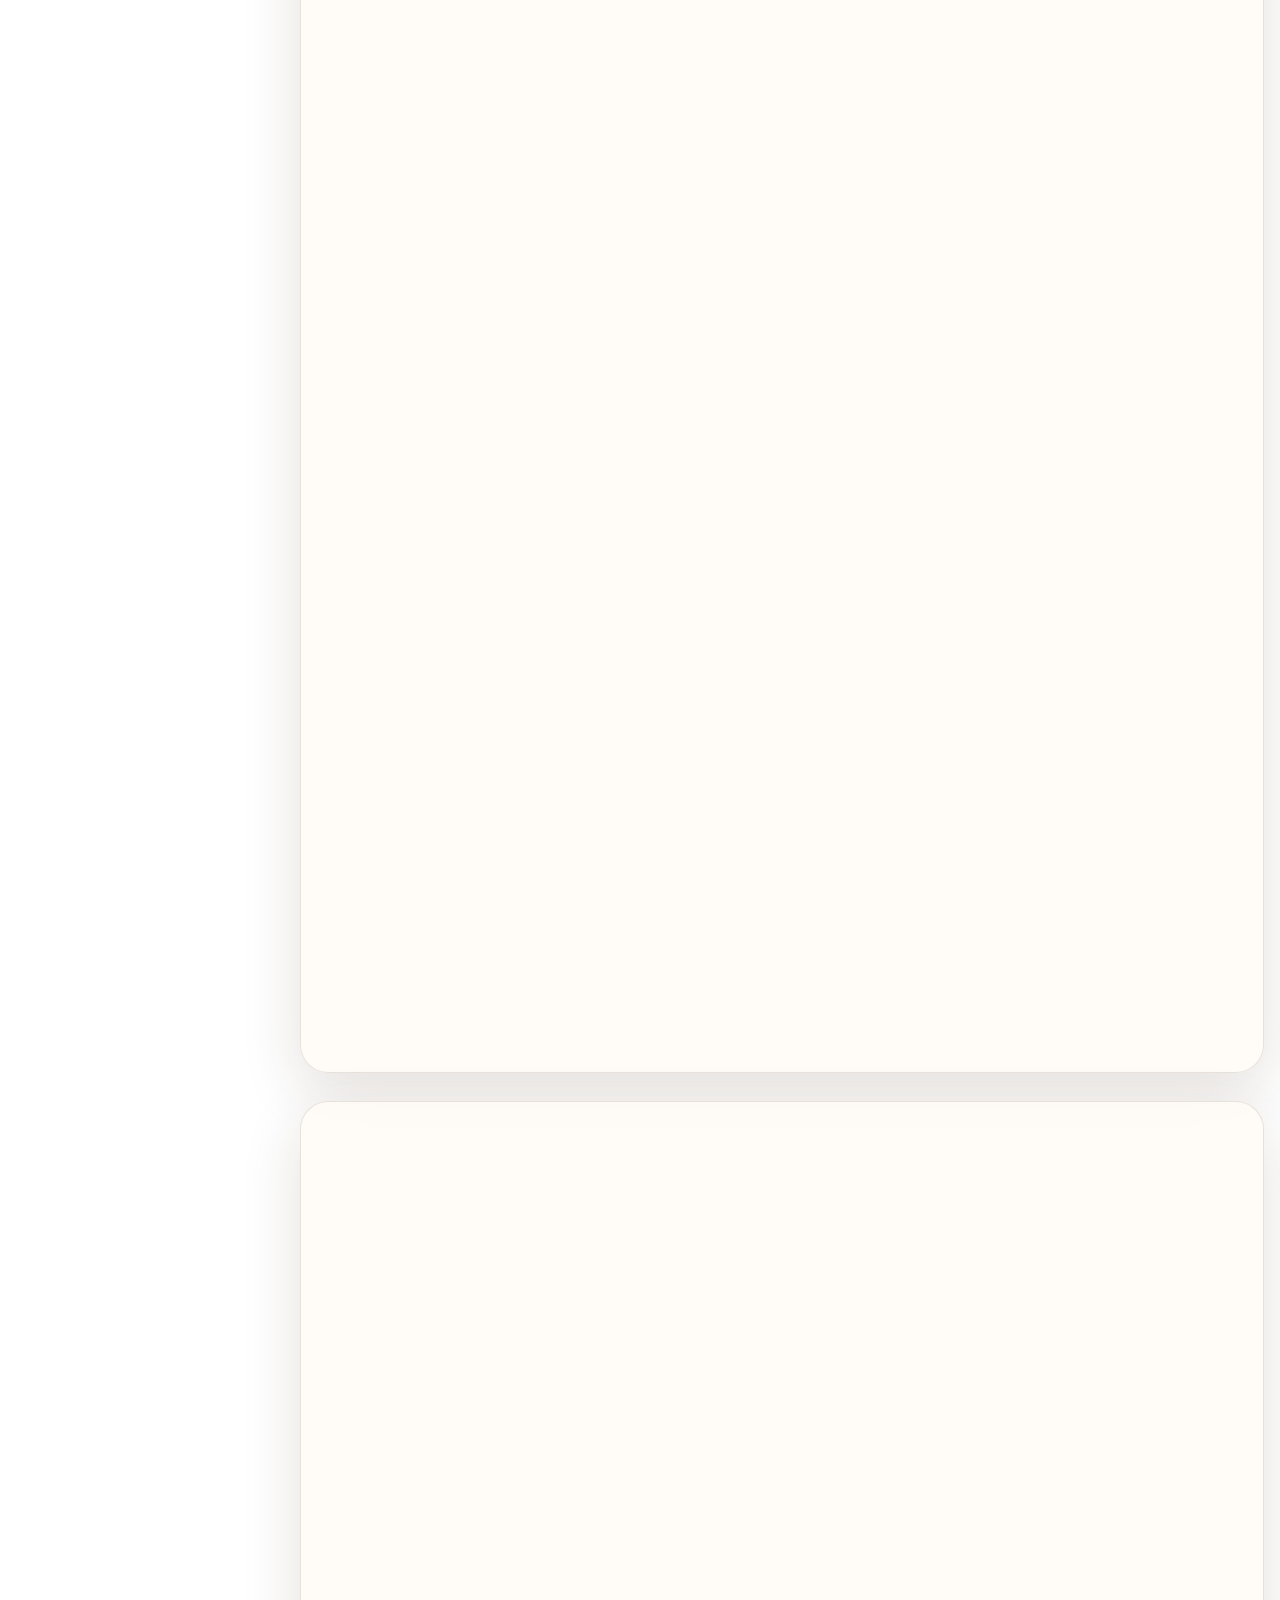
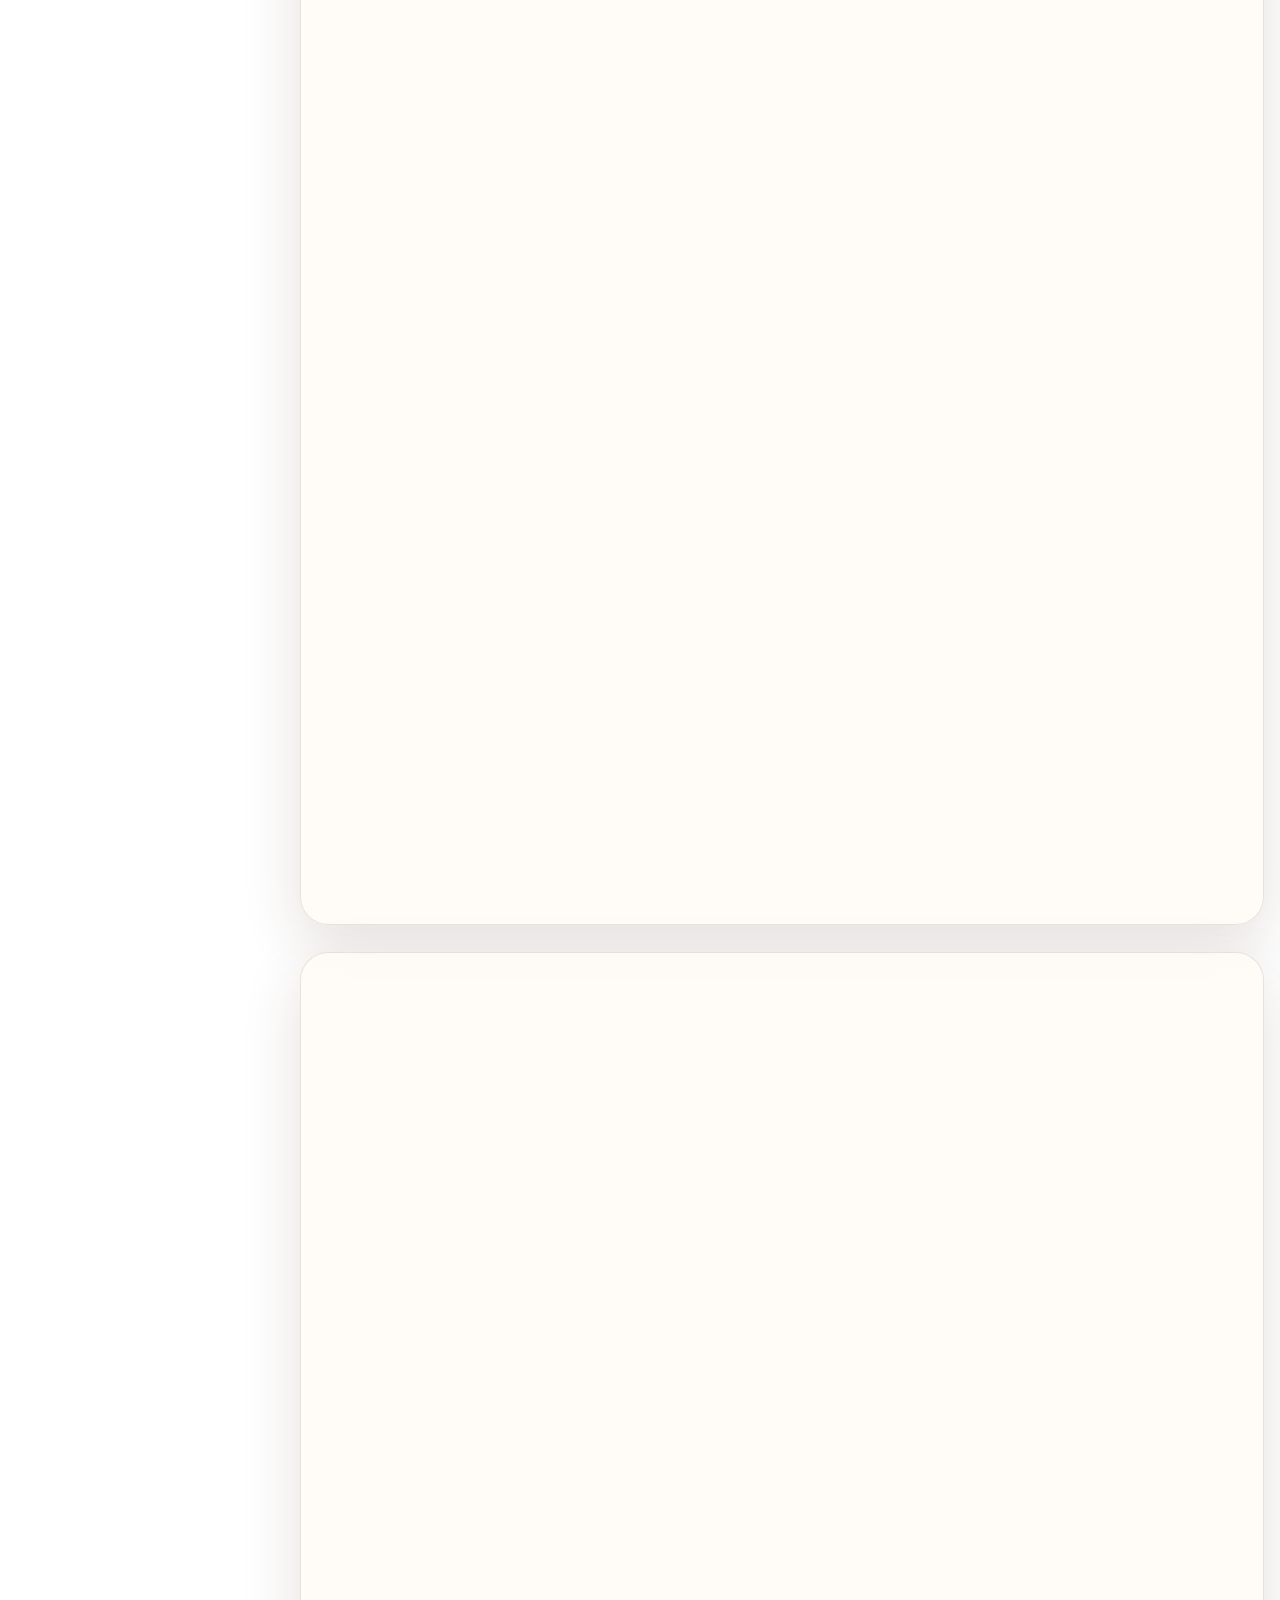
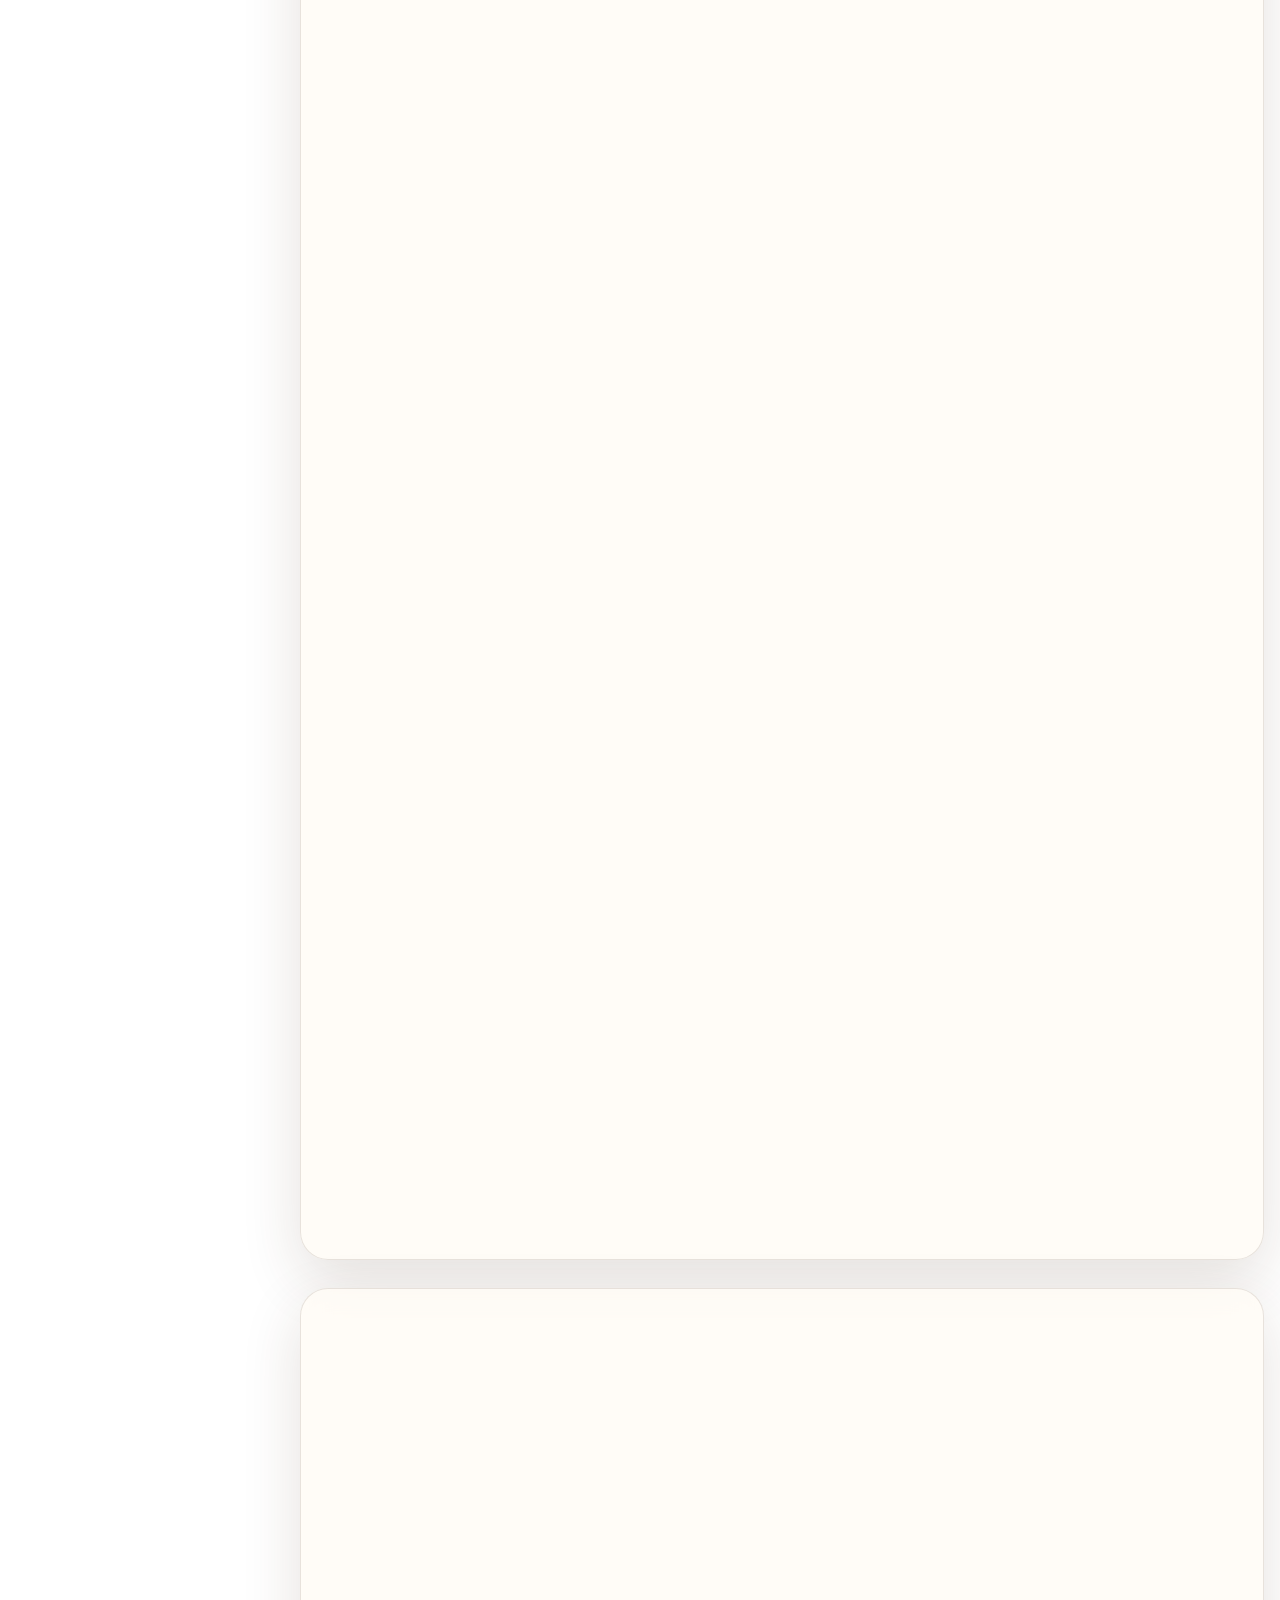
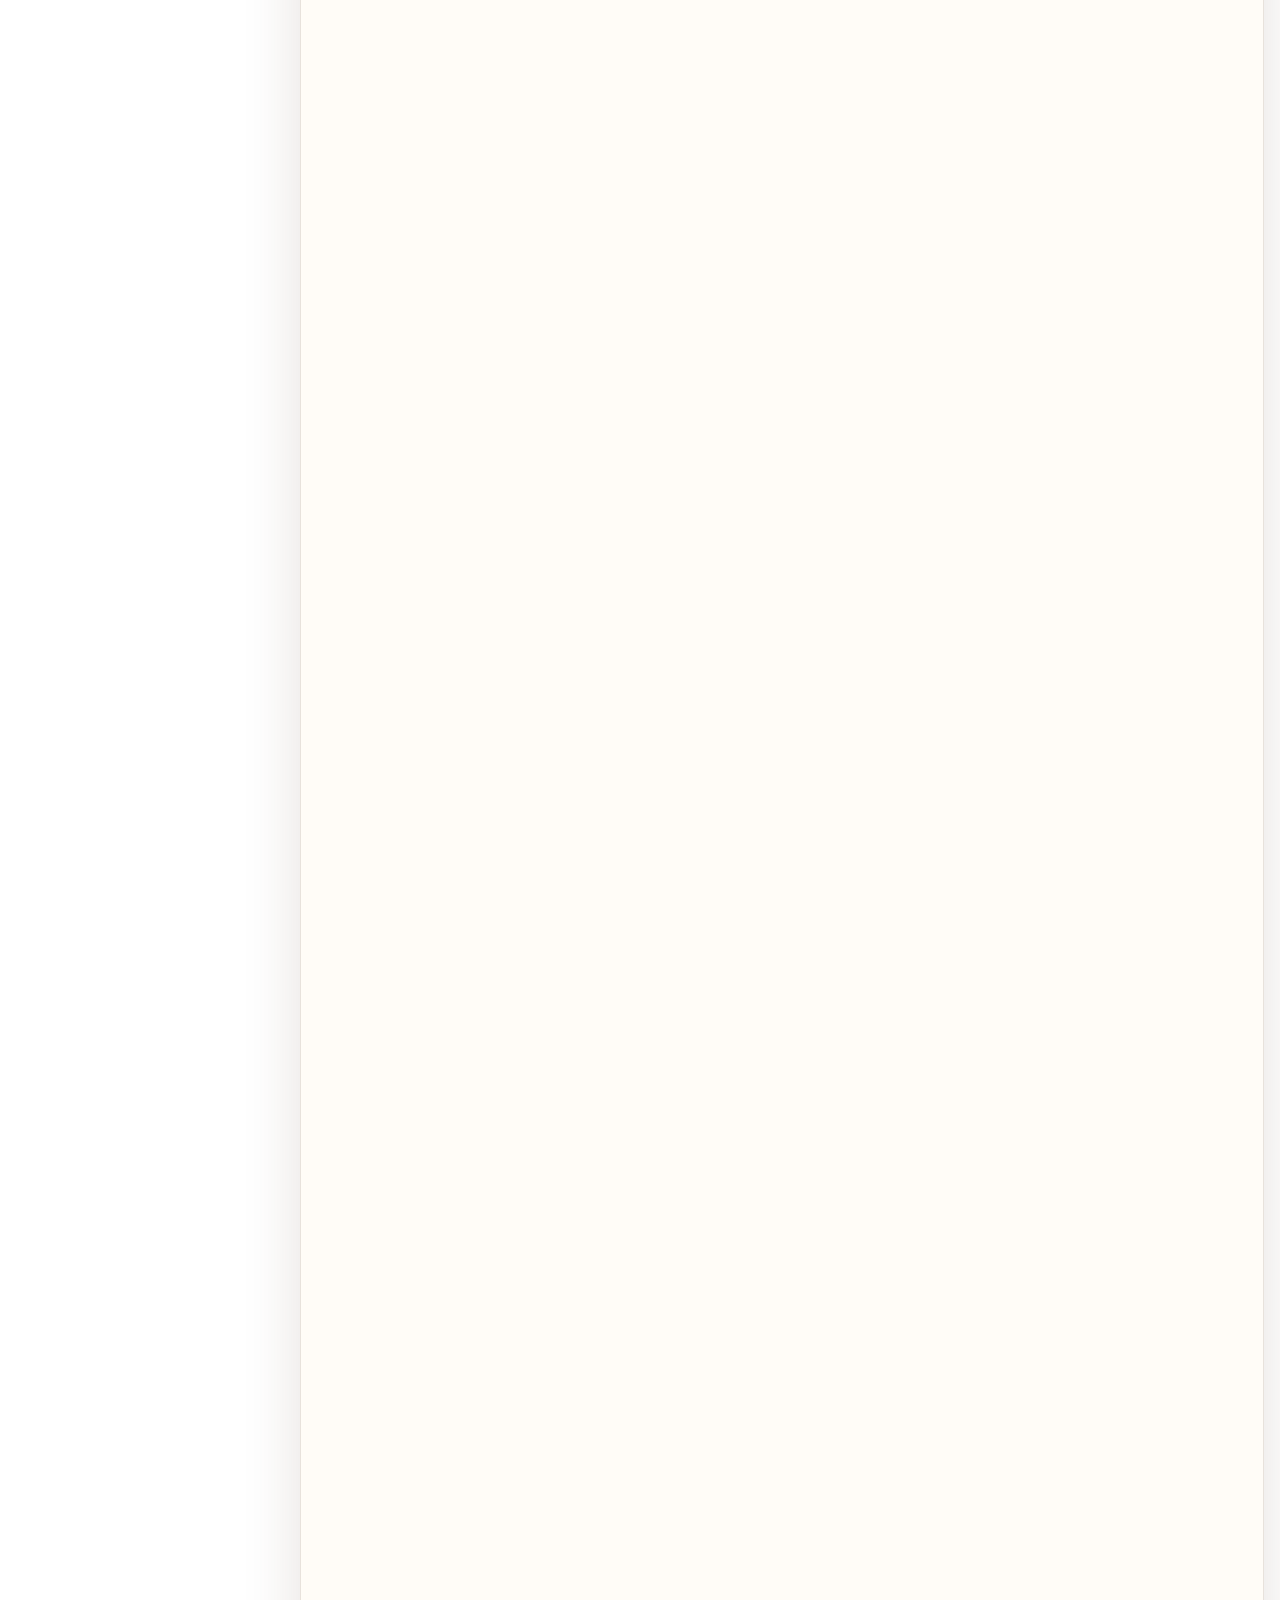
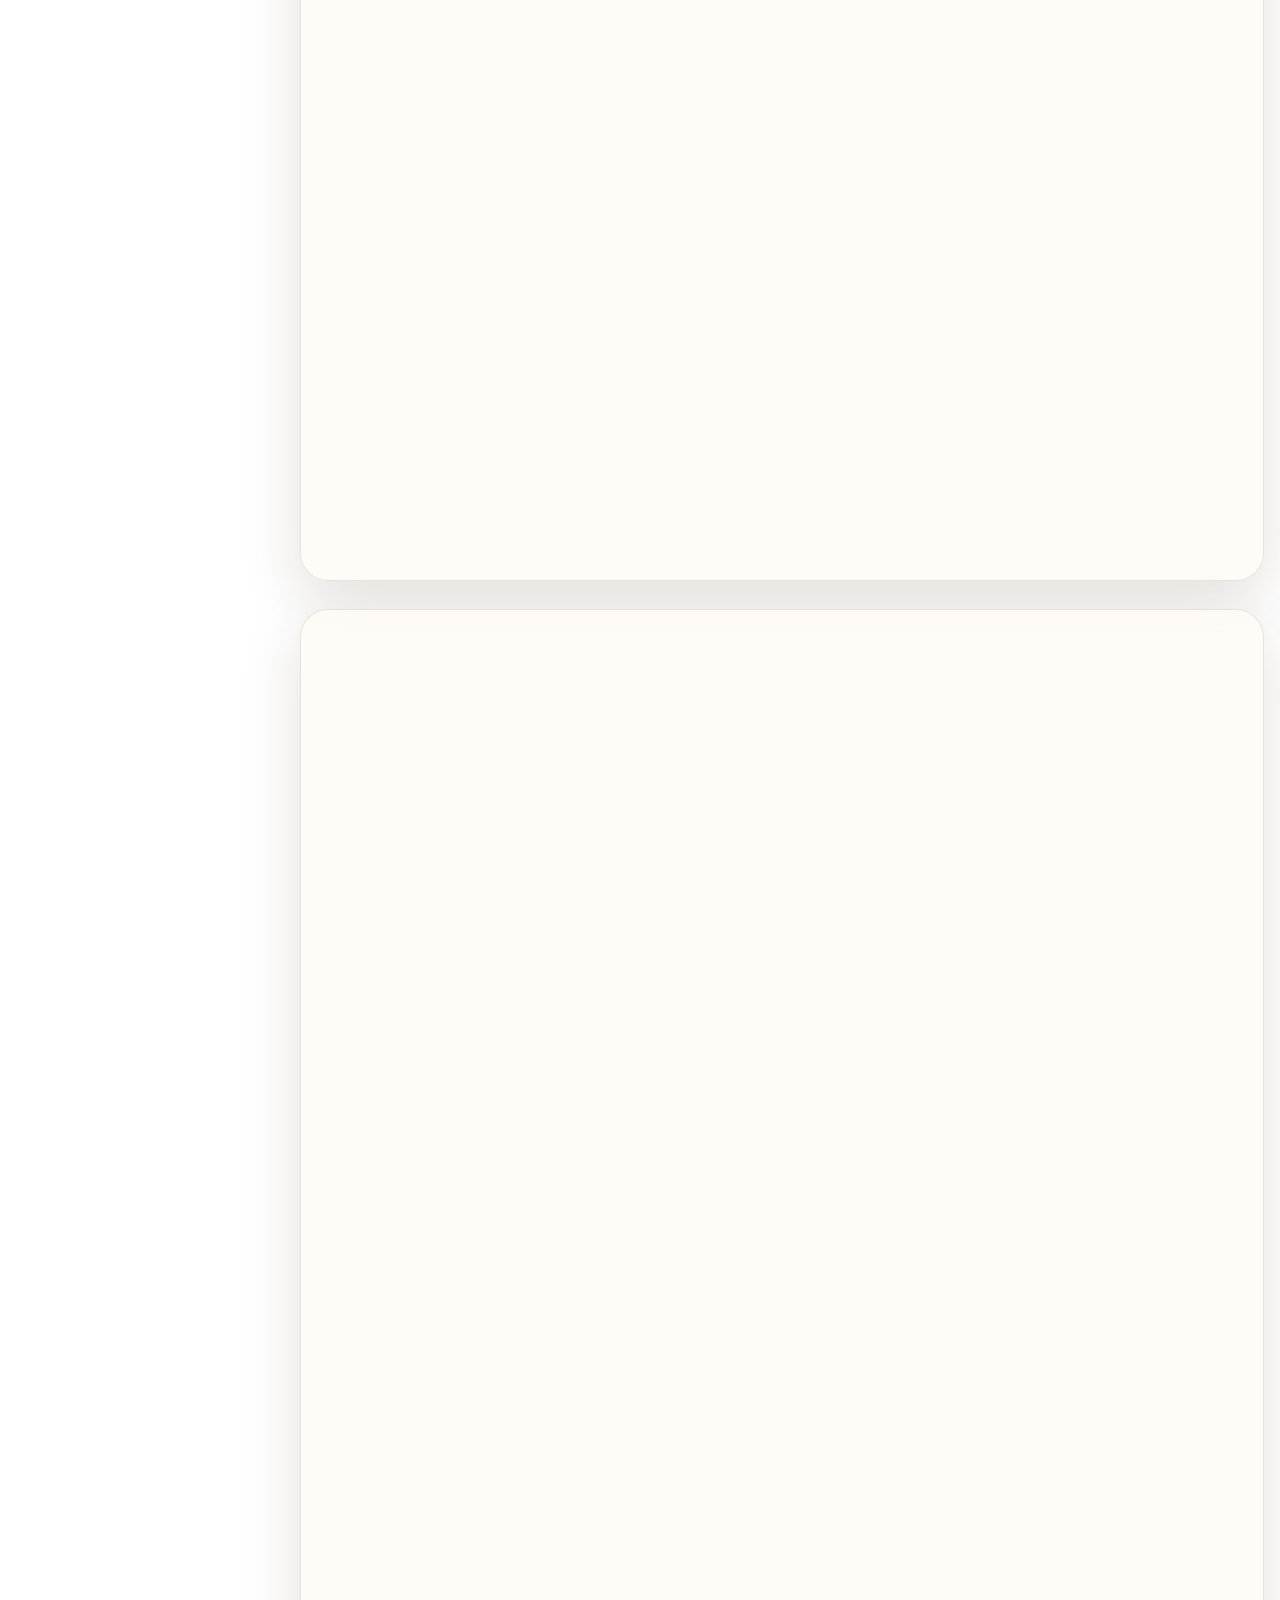
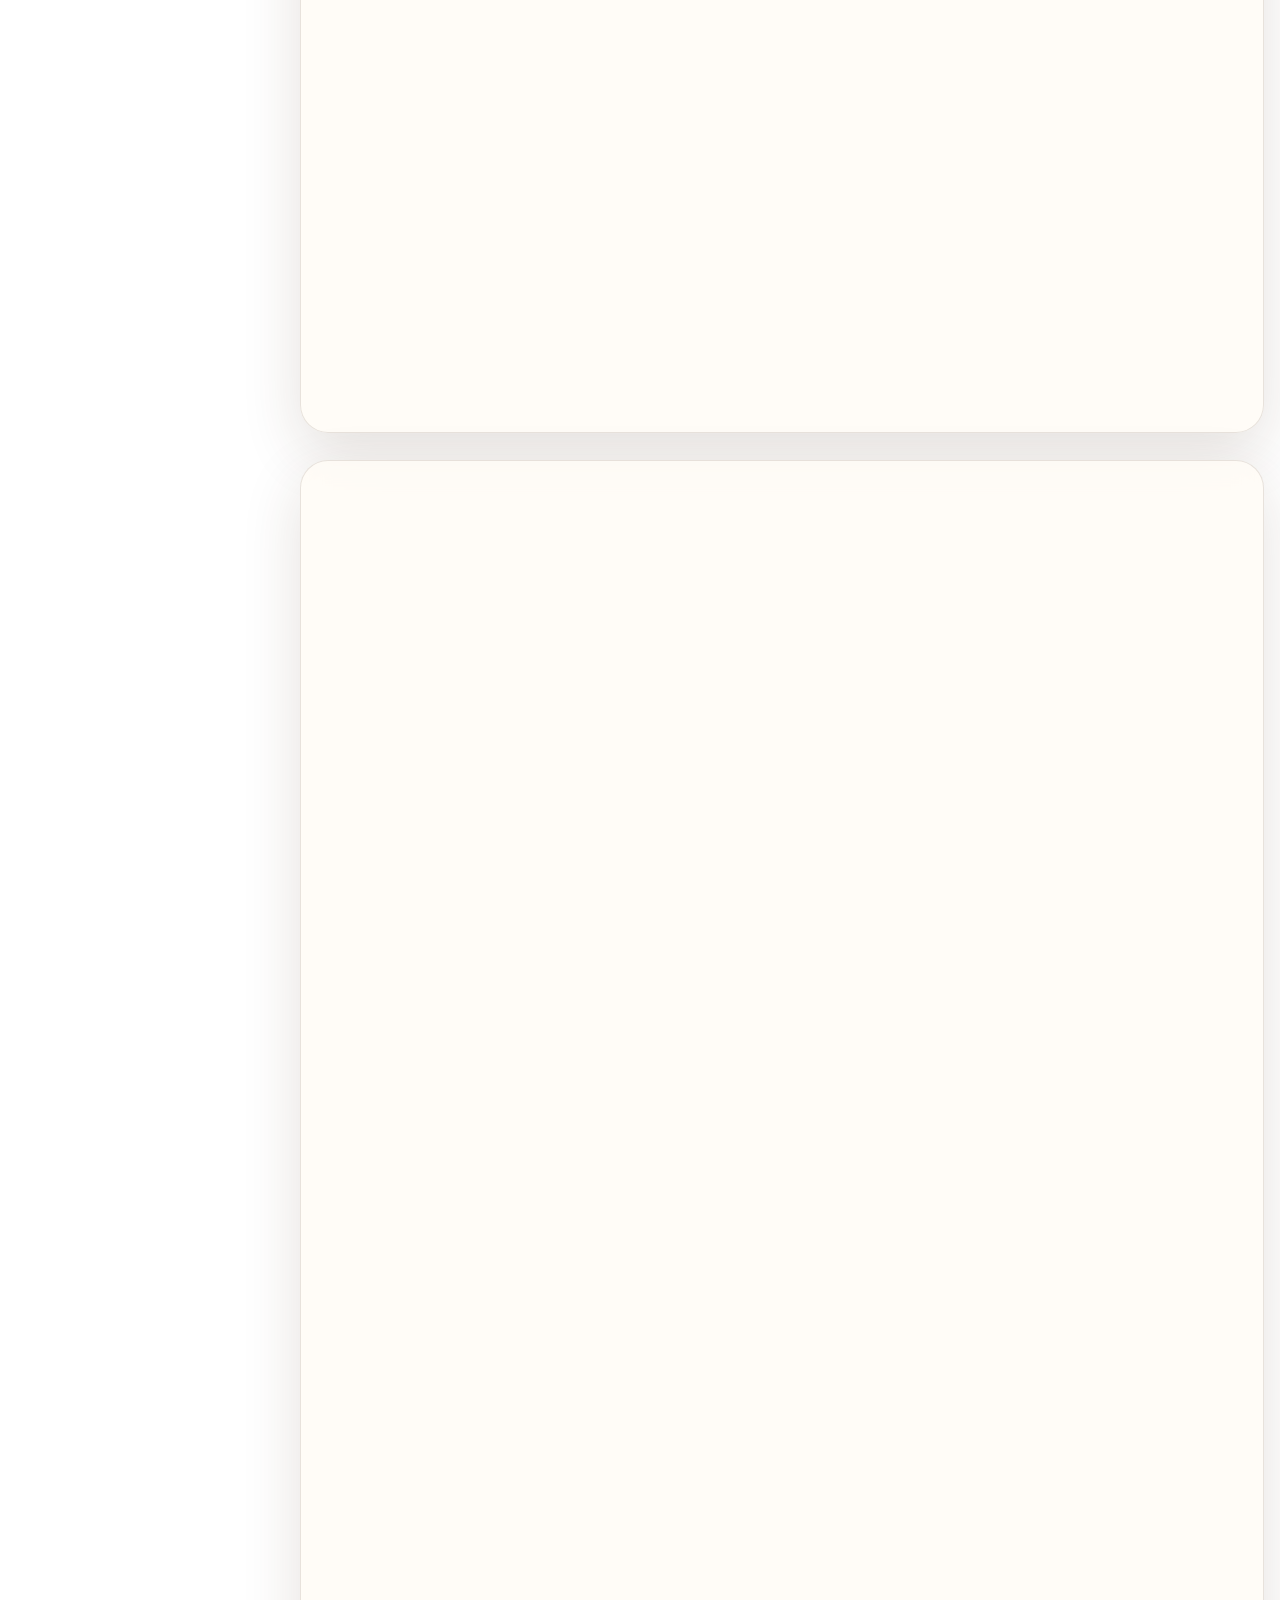
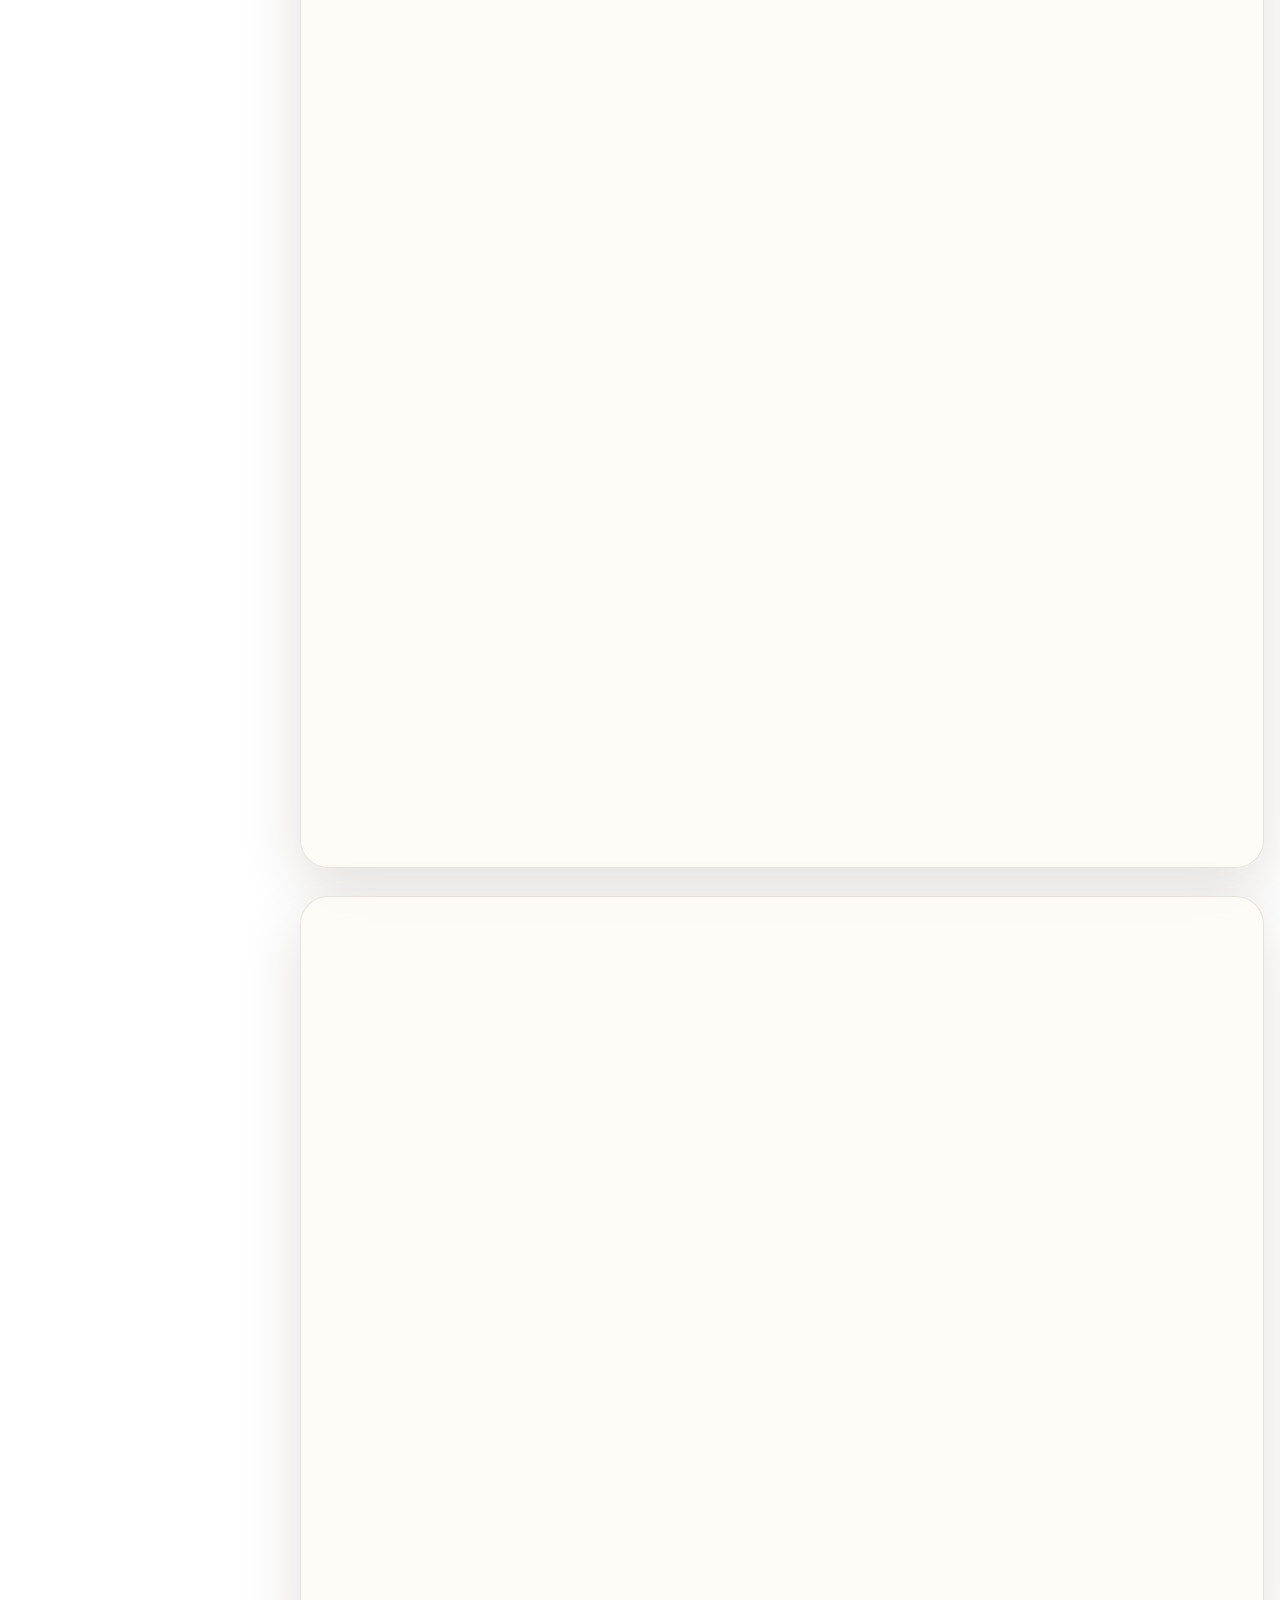
==== commit 2e006f18: "Keep desktop category nav visible while scrolling" ====
--- a/index.html
+++ b/index.html
@@ -10,7 +10,7 @@
       href="https://fonts.googleapis.com/css2?family=Noto+Serif+TC:wght@500;700&family=Outfit:wght@300;400;600;700&display=swap"
       rel="stylesheet"
     />
-    <link rel="stylesheet" href="./public/styles.css?v=20260425f" />
+    <link rel="stylesheet" href="./public/styles.css?v=20260425h" />
   </head>
   <body>
     <div class="page-shell">
@@ -84,6 +84,6 @@
       </form>
     </dialog>
 
-    <script type="module" src="./public/app.js?v=20260425f"></script>
+    <script type="module" src="./public/app.js?v=20260425h"></script>
   </body>
 </html>
--- a/public/styles.css
+++ b/public/styles.css
@@ -62,6 +62,26 @@
 .side-nav {
   position: sticky;
   top: 24px;
+}
+
+@media (min-width: 721px) {
+  .page-shell {
+    display: block;
+    position: relative;
+  }
+
+  .side-nav {
+    position: fixed;
+    top: 24px;
+    left: max(16px, calc((100vw - min(1380px, calc(100vw - 32px))) / 2));
+    width: 260px;
+    z-index: 30;
+  }
+
+  .content-shell {
+    width: calc(100% - 284px);
+    margin-left: auto;
+  }
 }
 
 .side-nav-panel {
@@ -437,6 +457,10 @@
     gap: 12px;
   }
 
+  .content-shell {
+    padding-top: 96px;
+  }
+
   .hero,
   .category-section {
     padding: 16px;
@@ -454,10 +478,13 @@
   }
 
   .side-nav {
-    position: sticky;
+    position: fixed;
     top: max(8px, env(safe-area-inset-top));
+    left: 12px;
+    right: 12px;
+    width: auto;
+    margin: 0;
     z-index: 40;
-    align-self: start;
   }
 
   .side-nav-panel {
@@ -616,6 +643,10 @@
     padding: 10px 10px 28px;
   }
 
+  .content-shell {
+    padding-top: 90px;
+  }
+
   .hero,
   .category-section {
     padding: 14px;
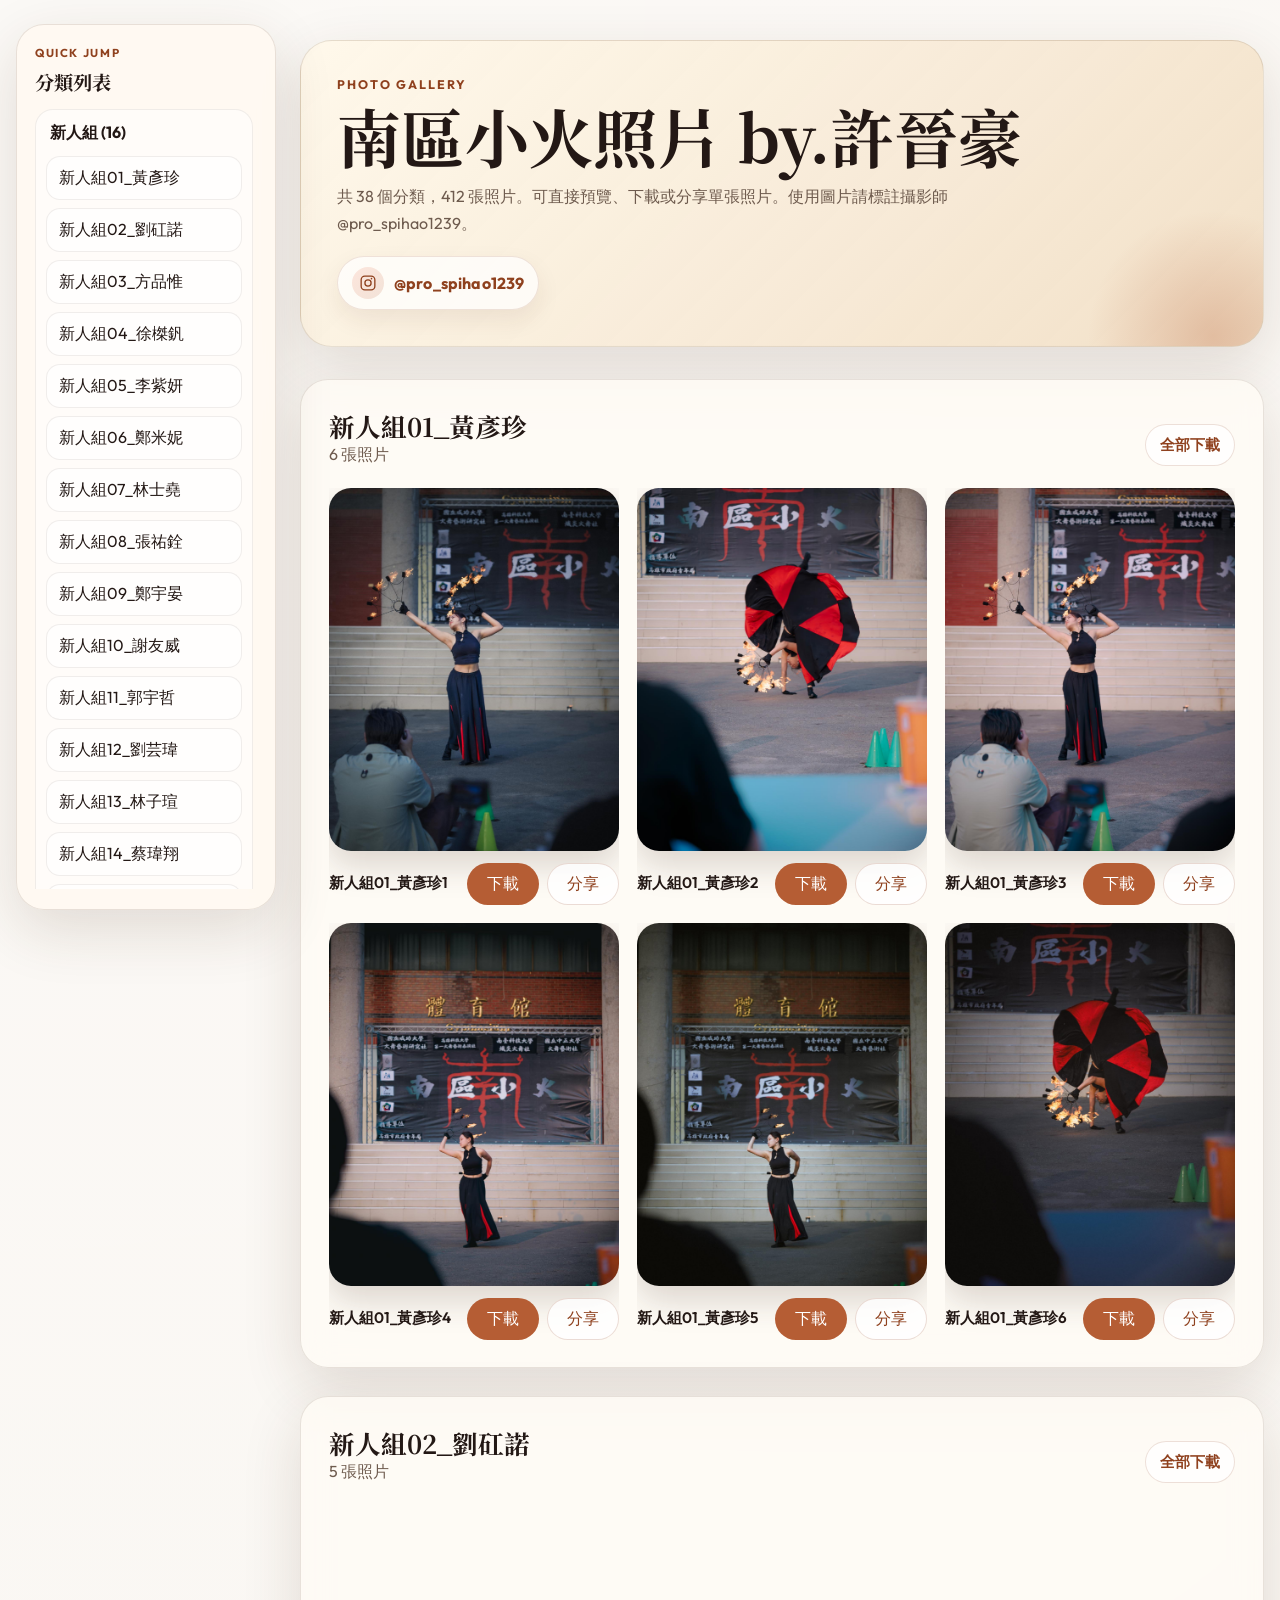
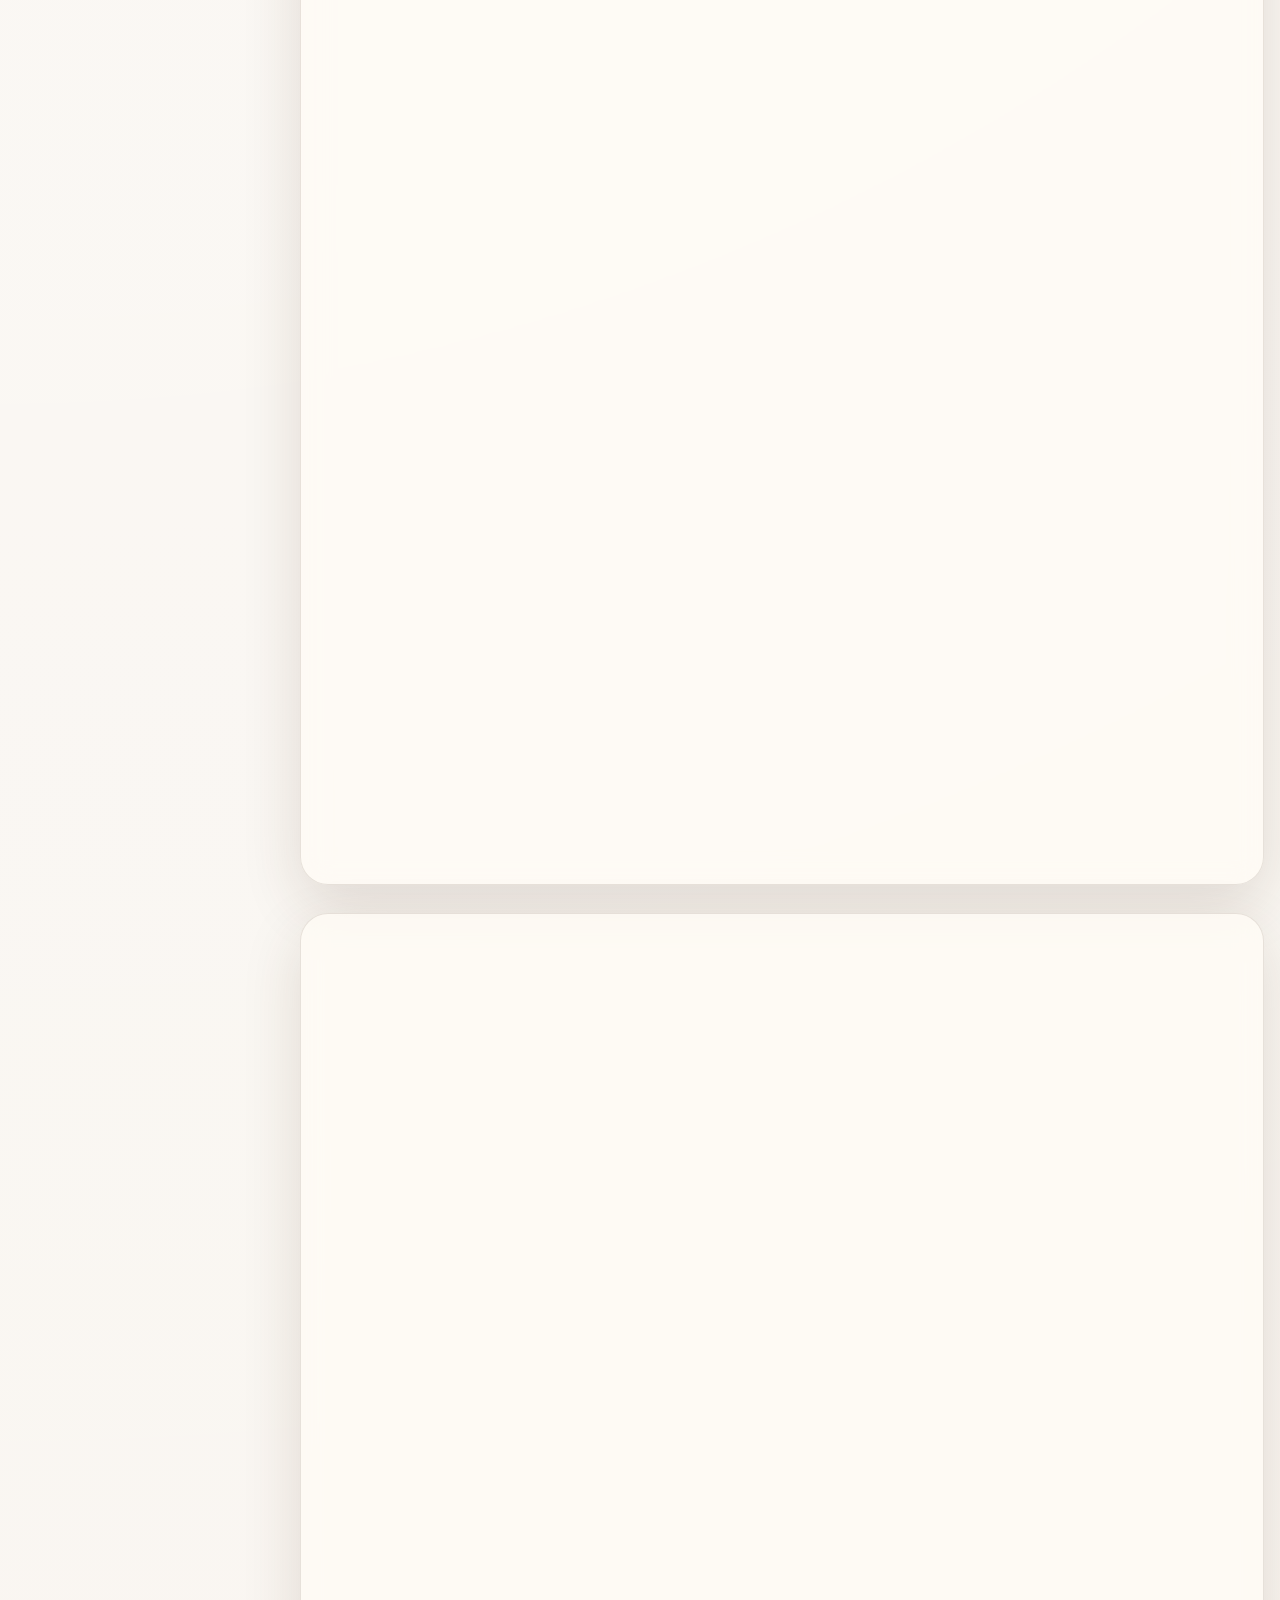
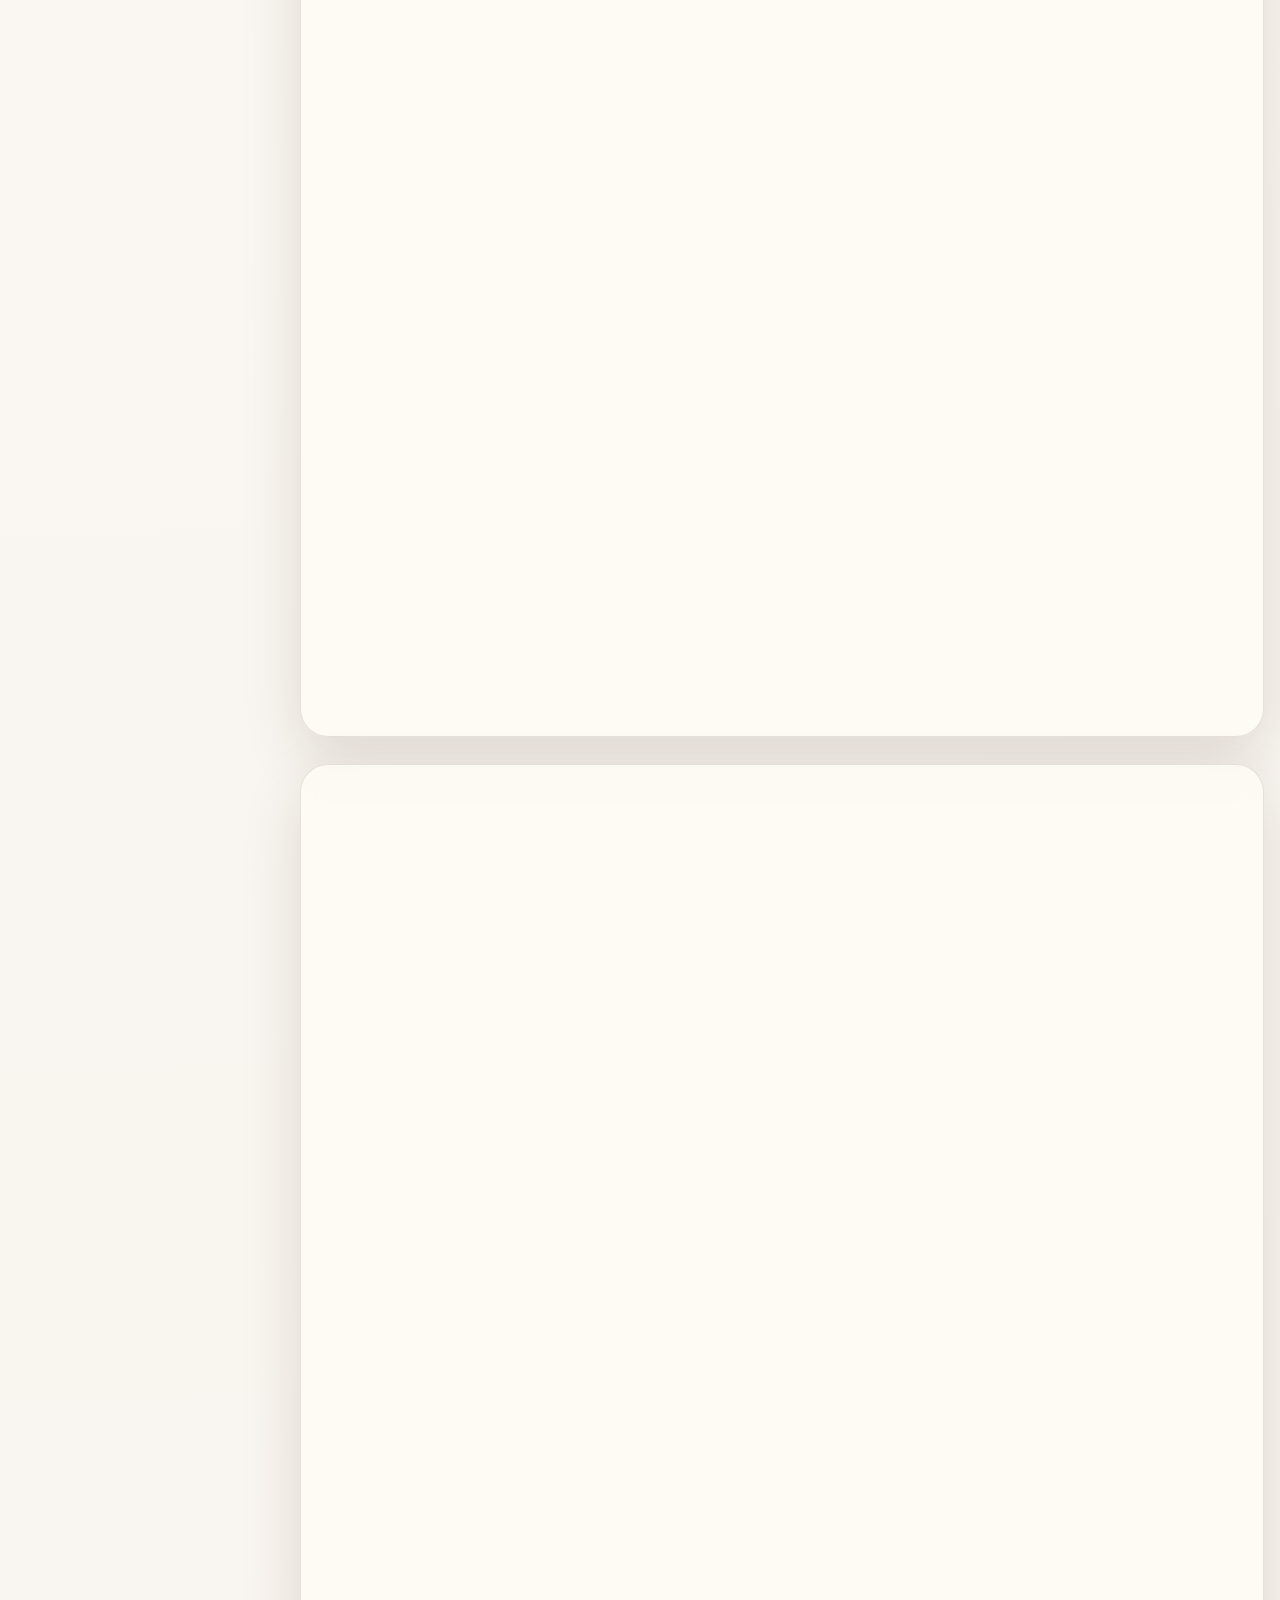
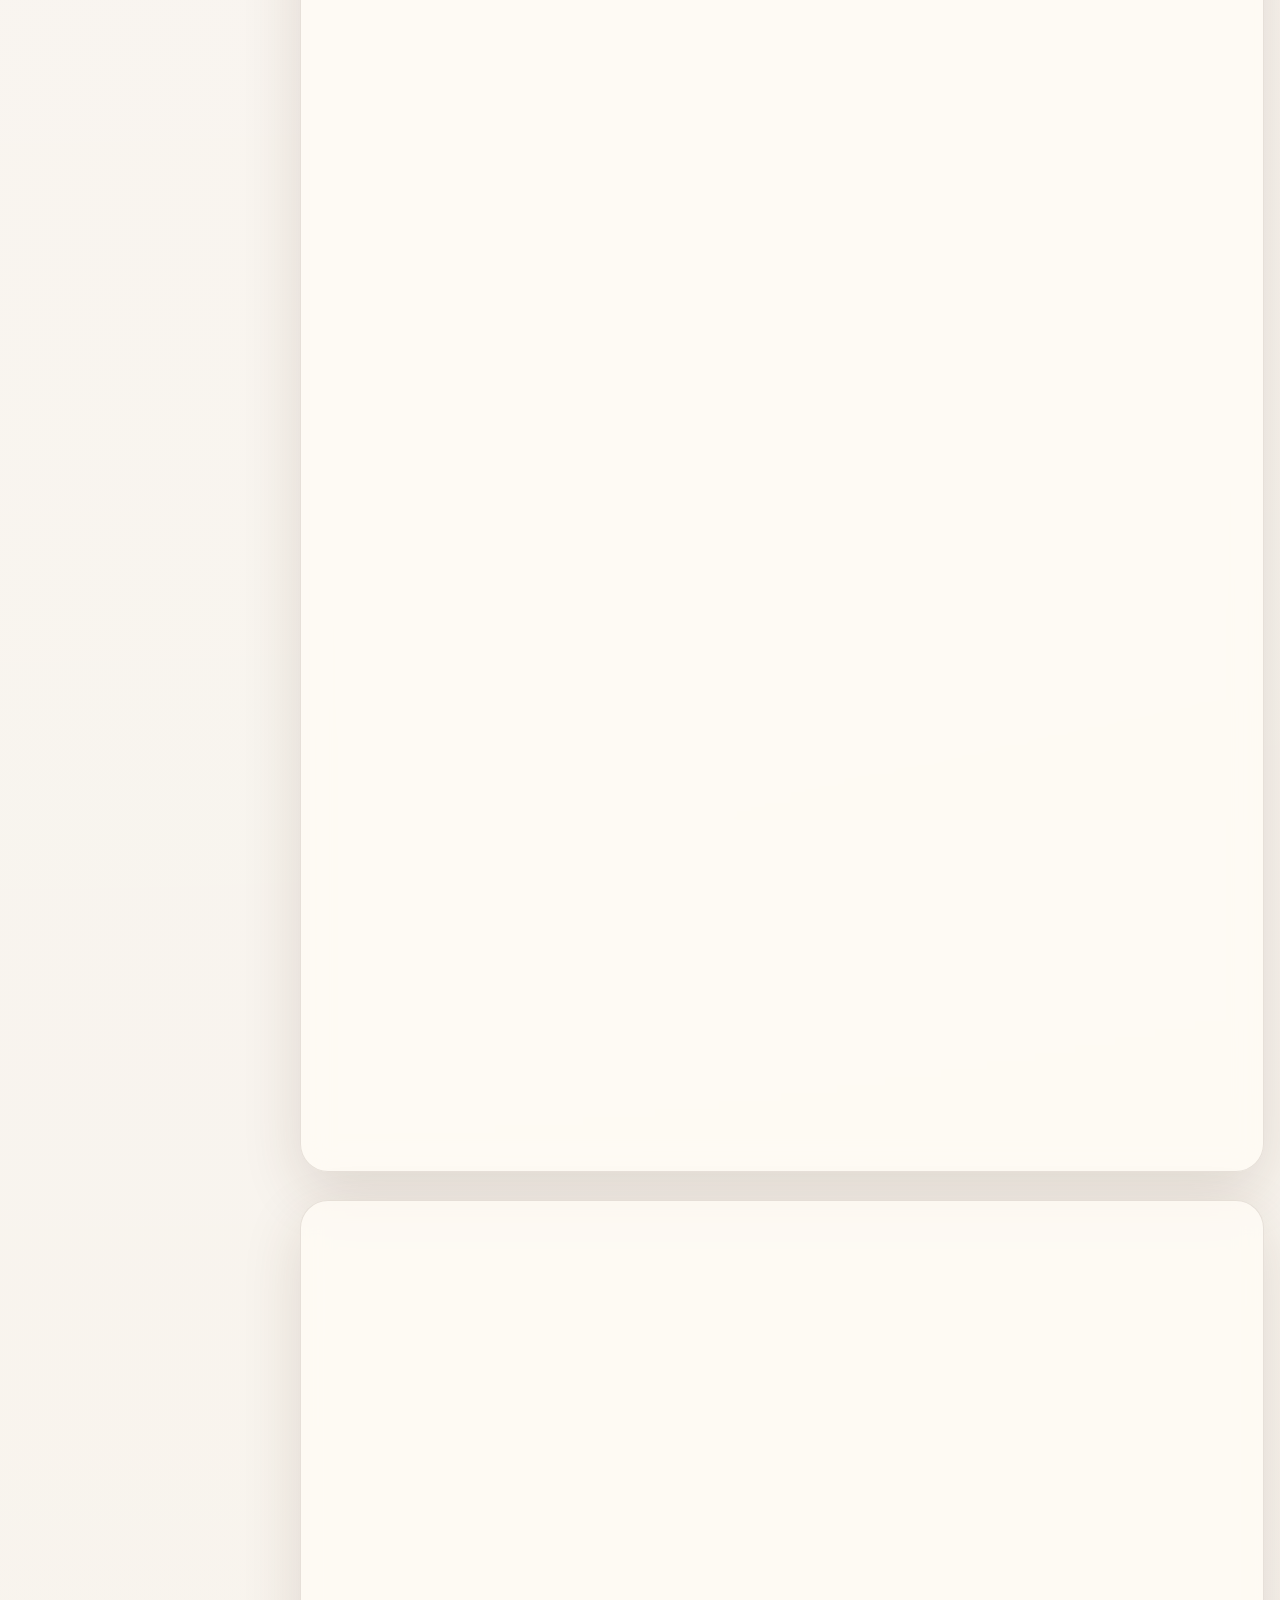
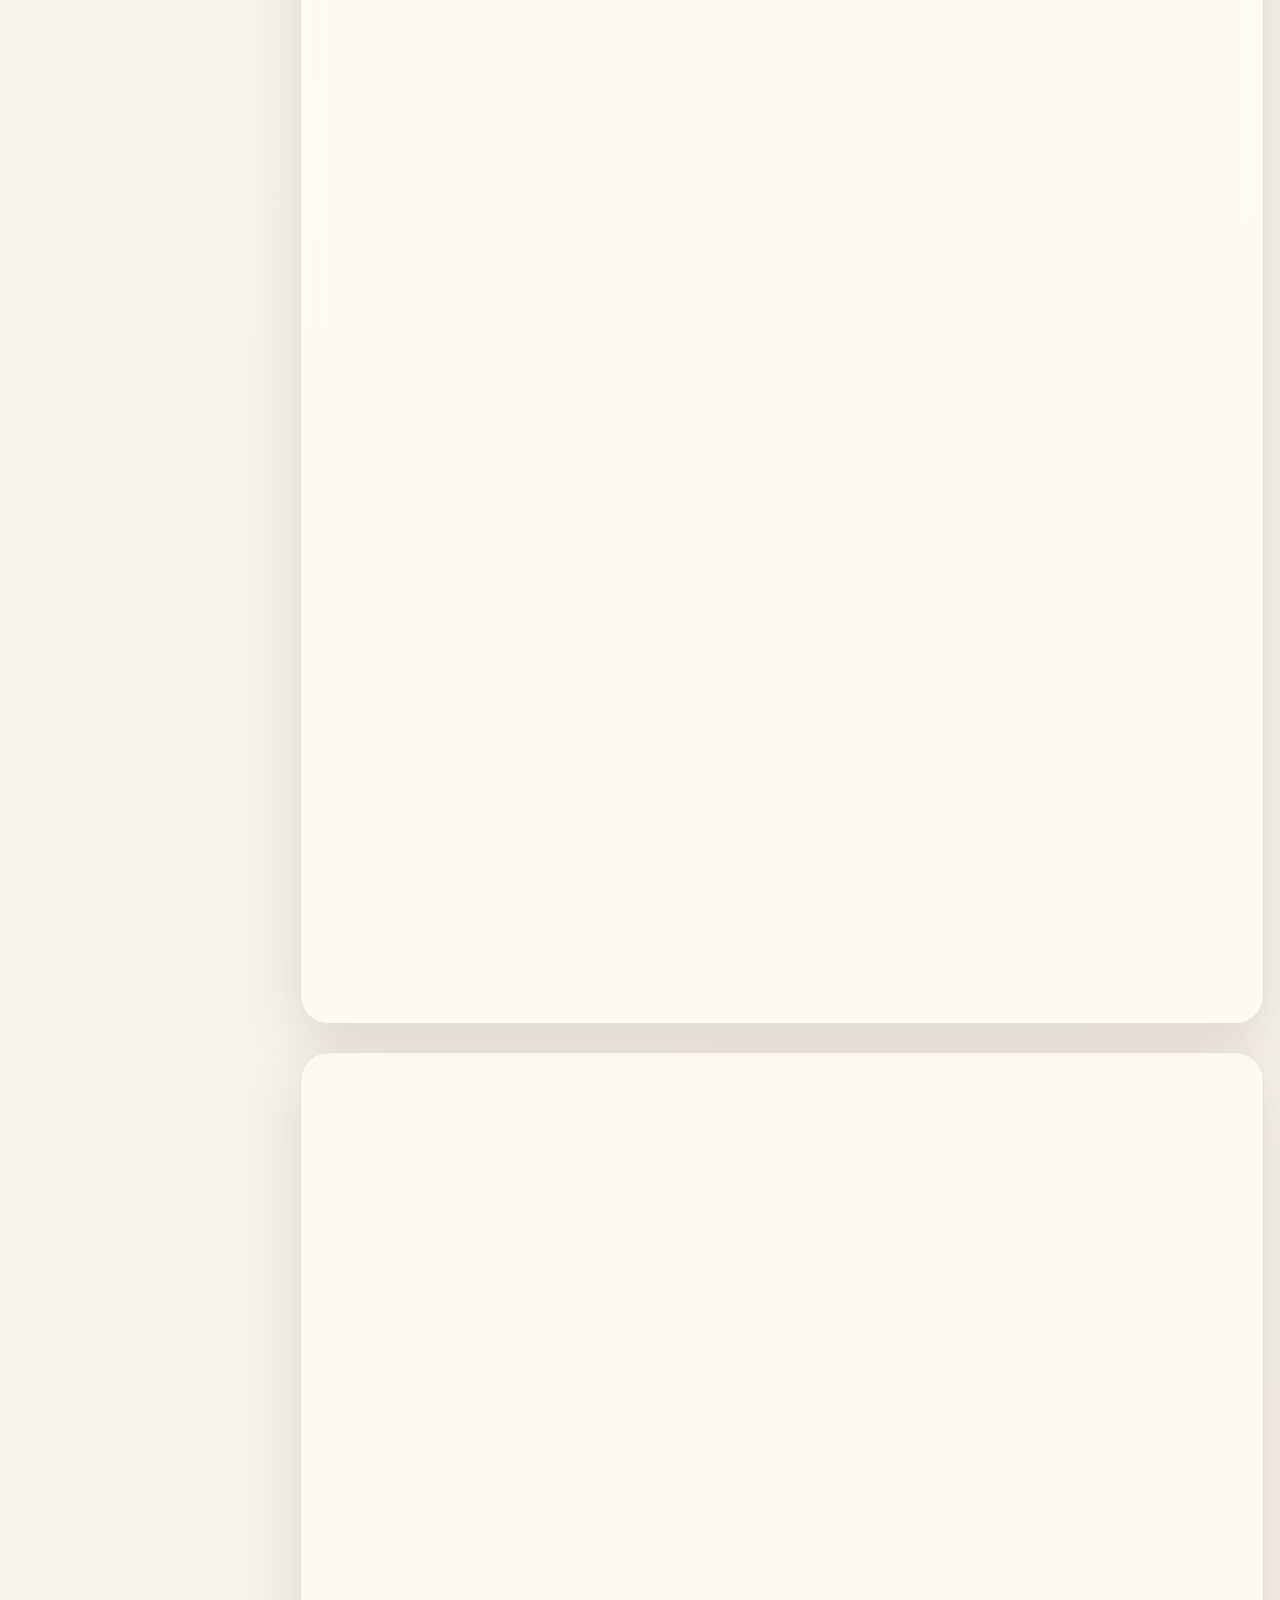
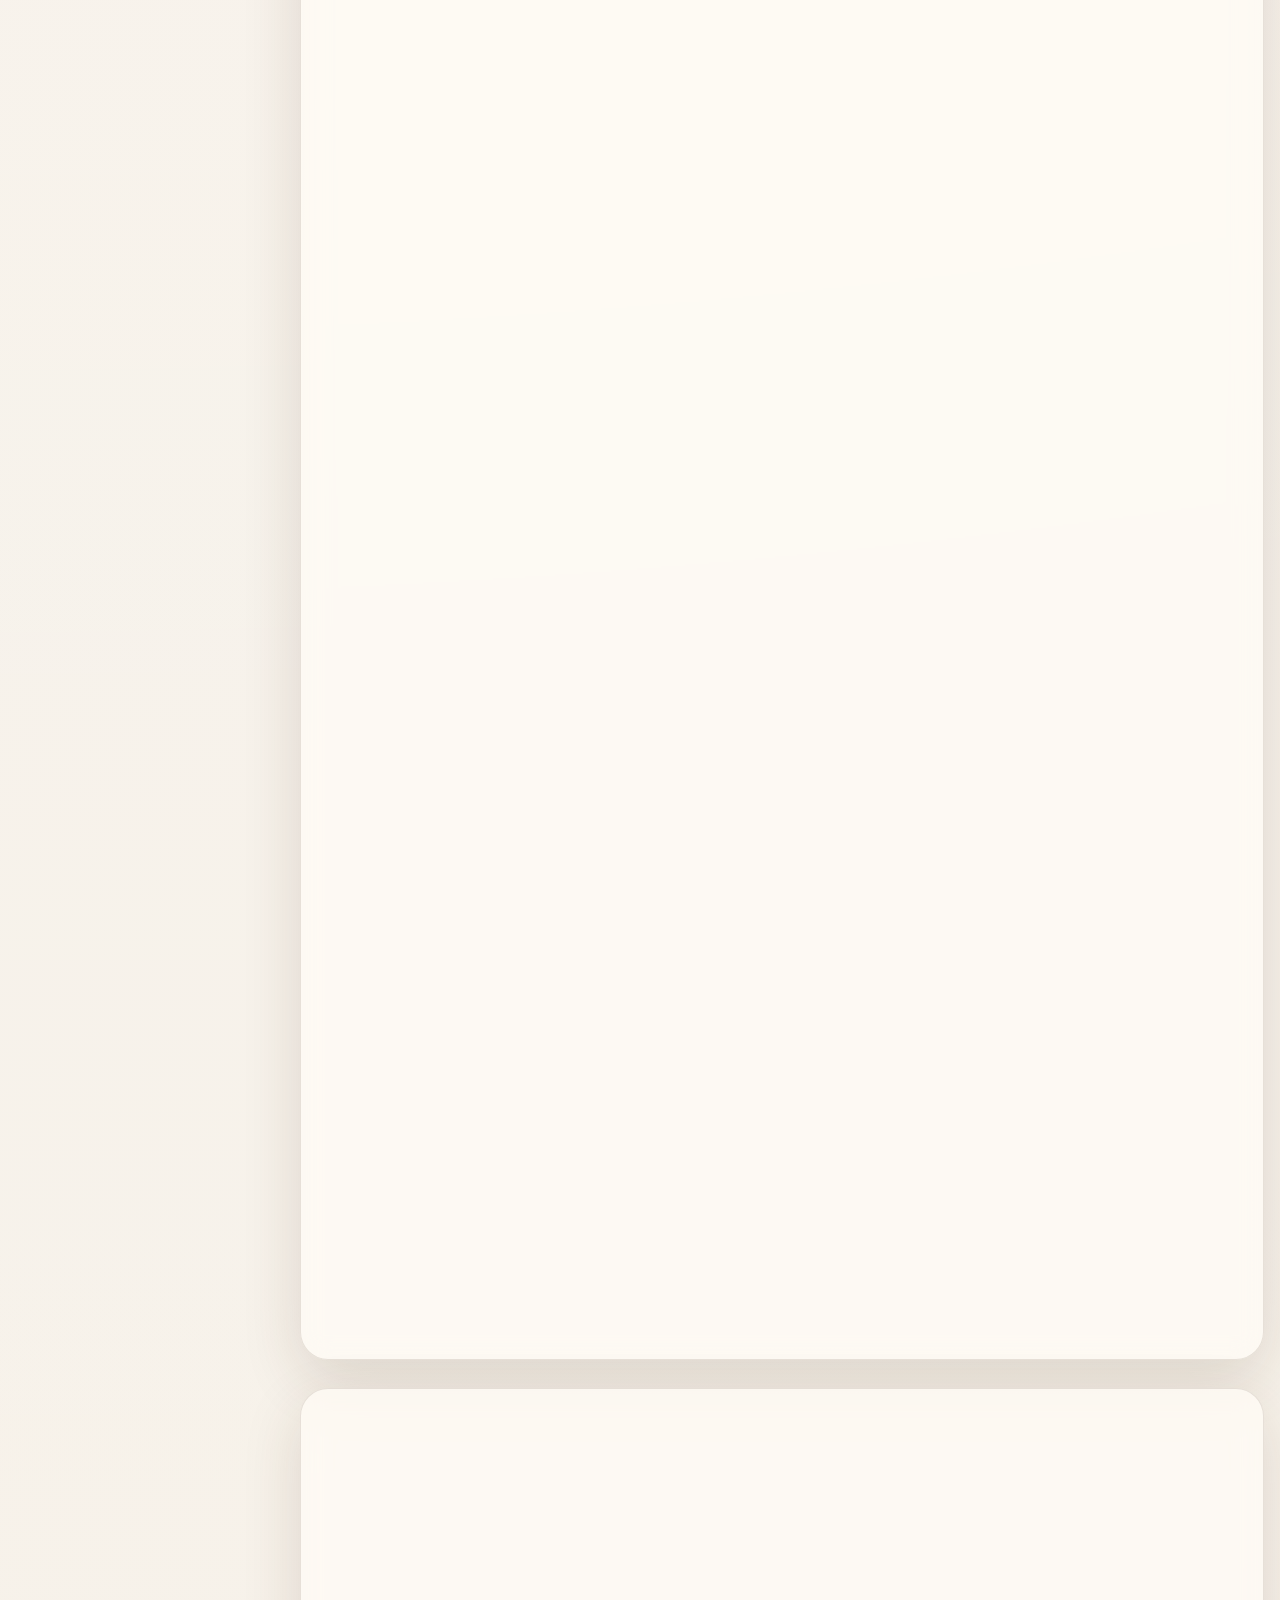
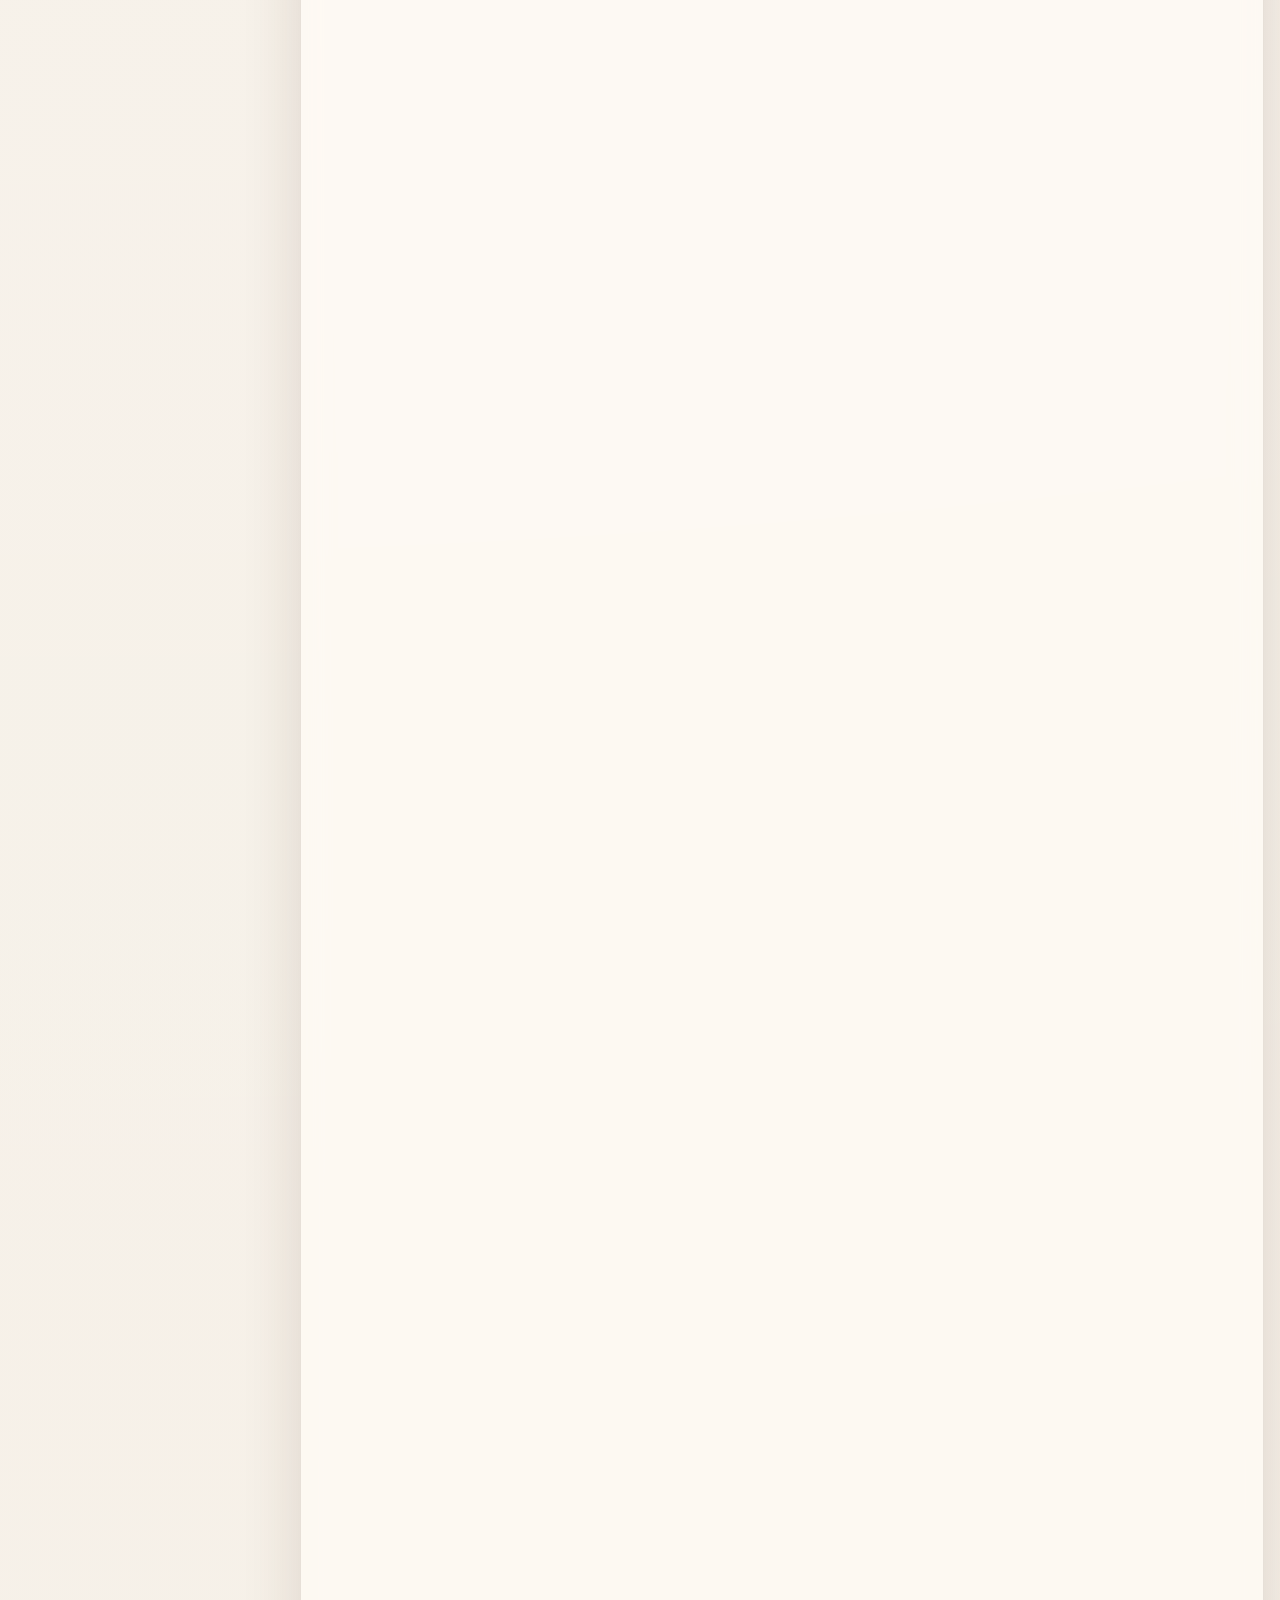
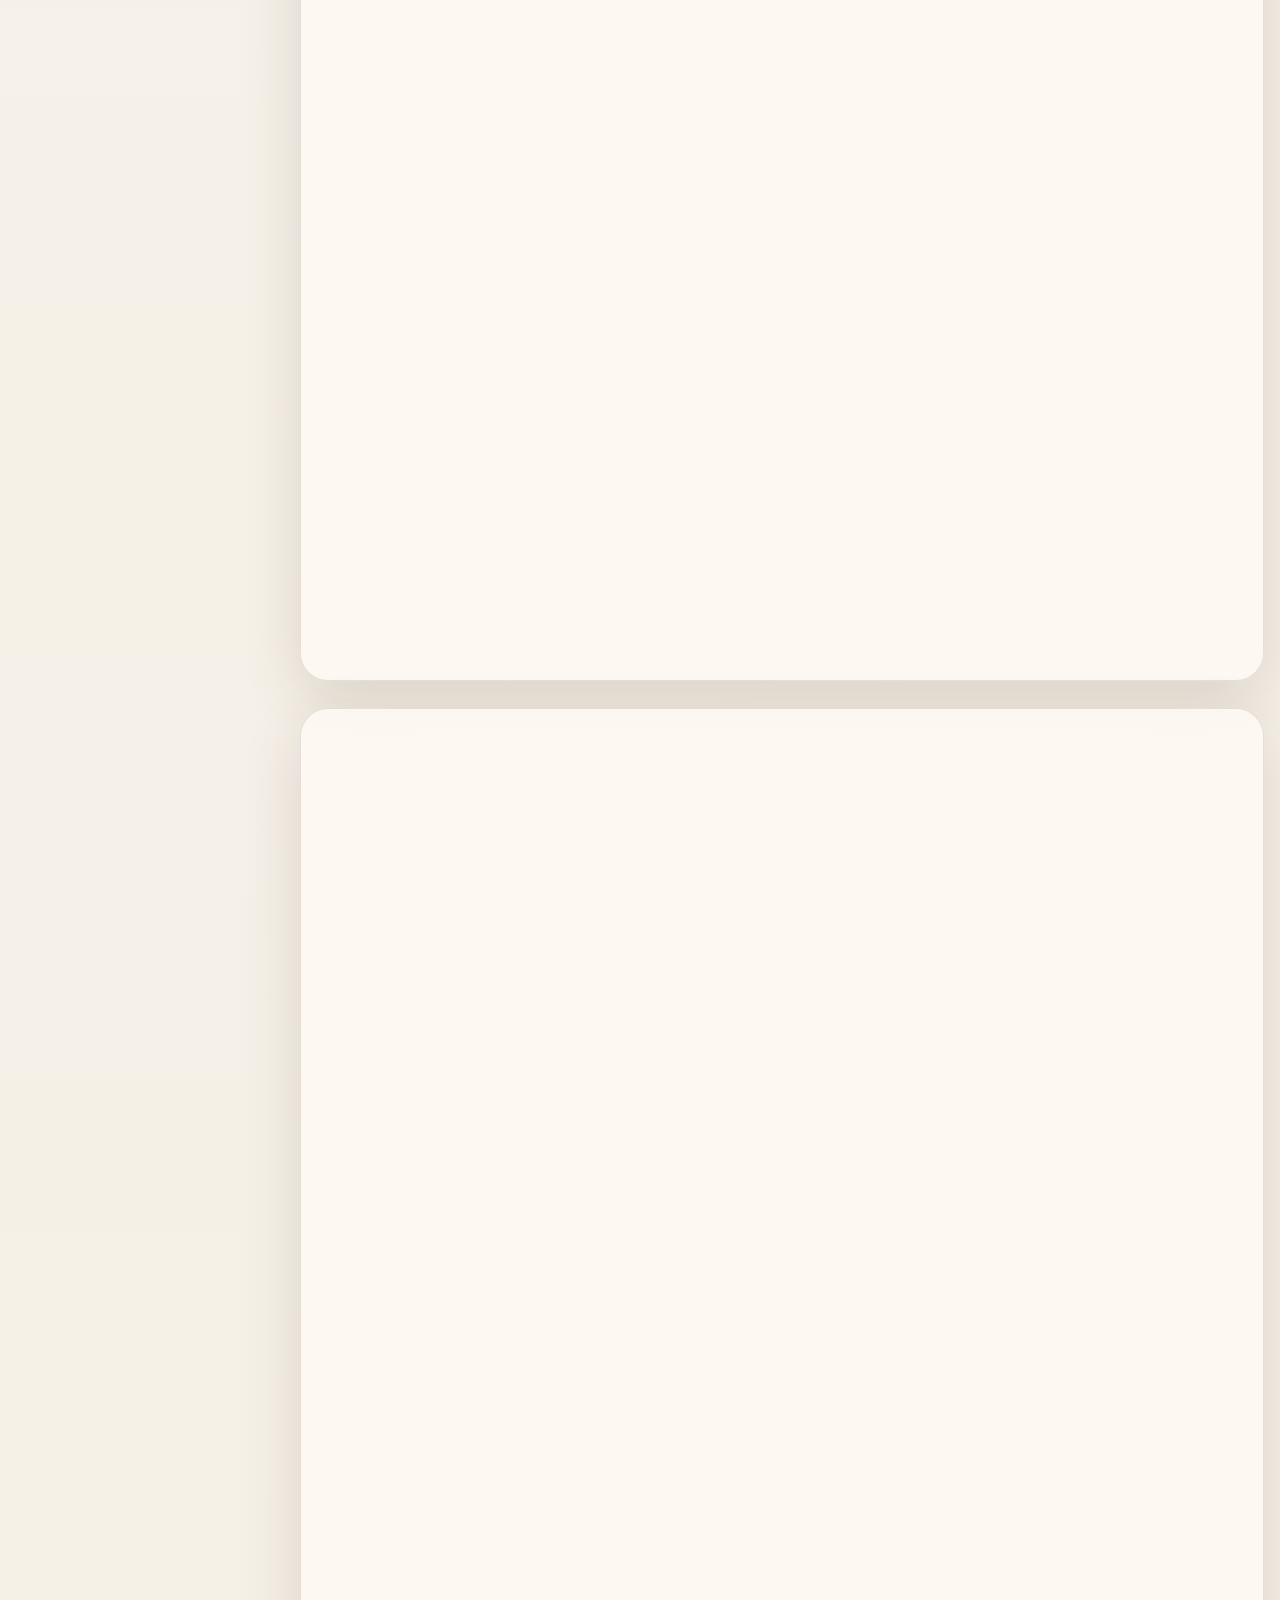
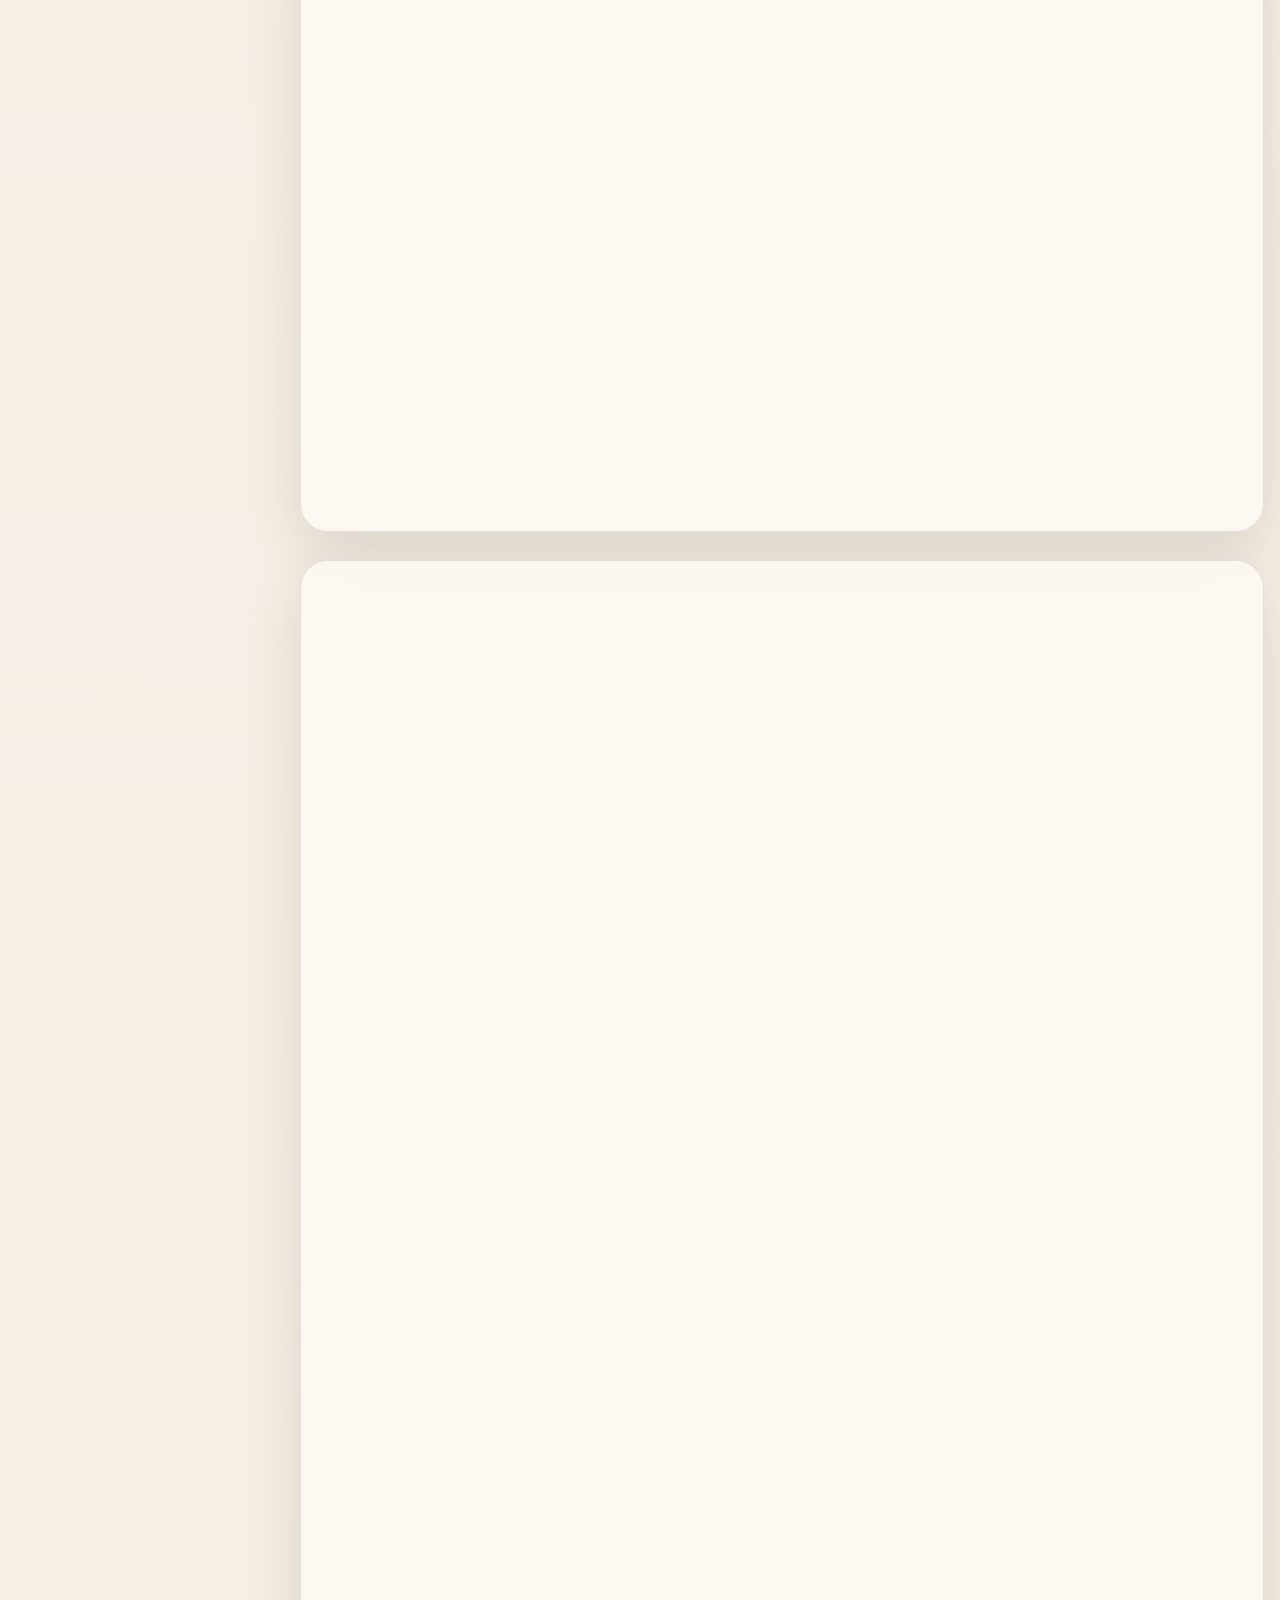
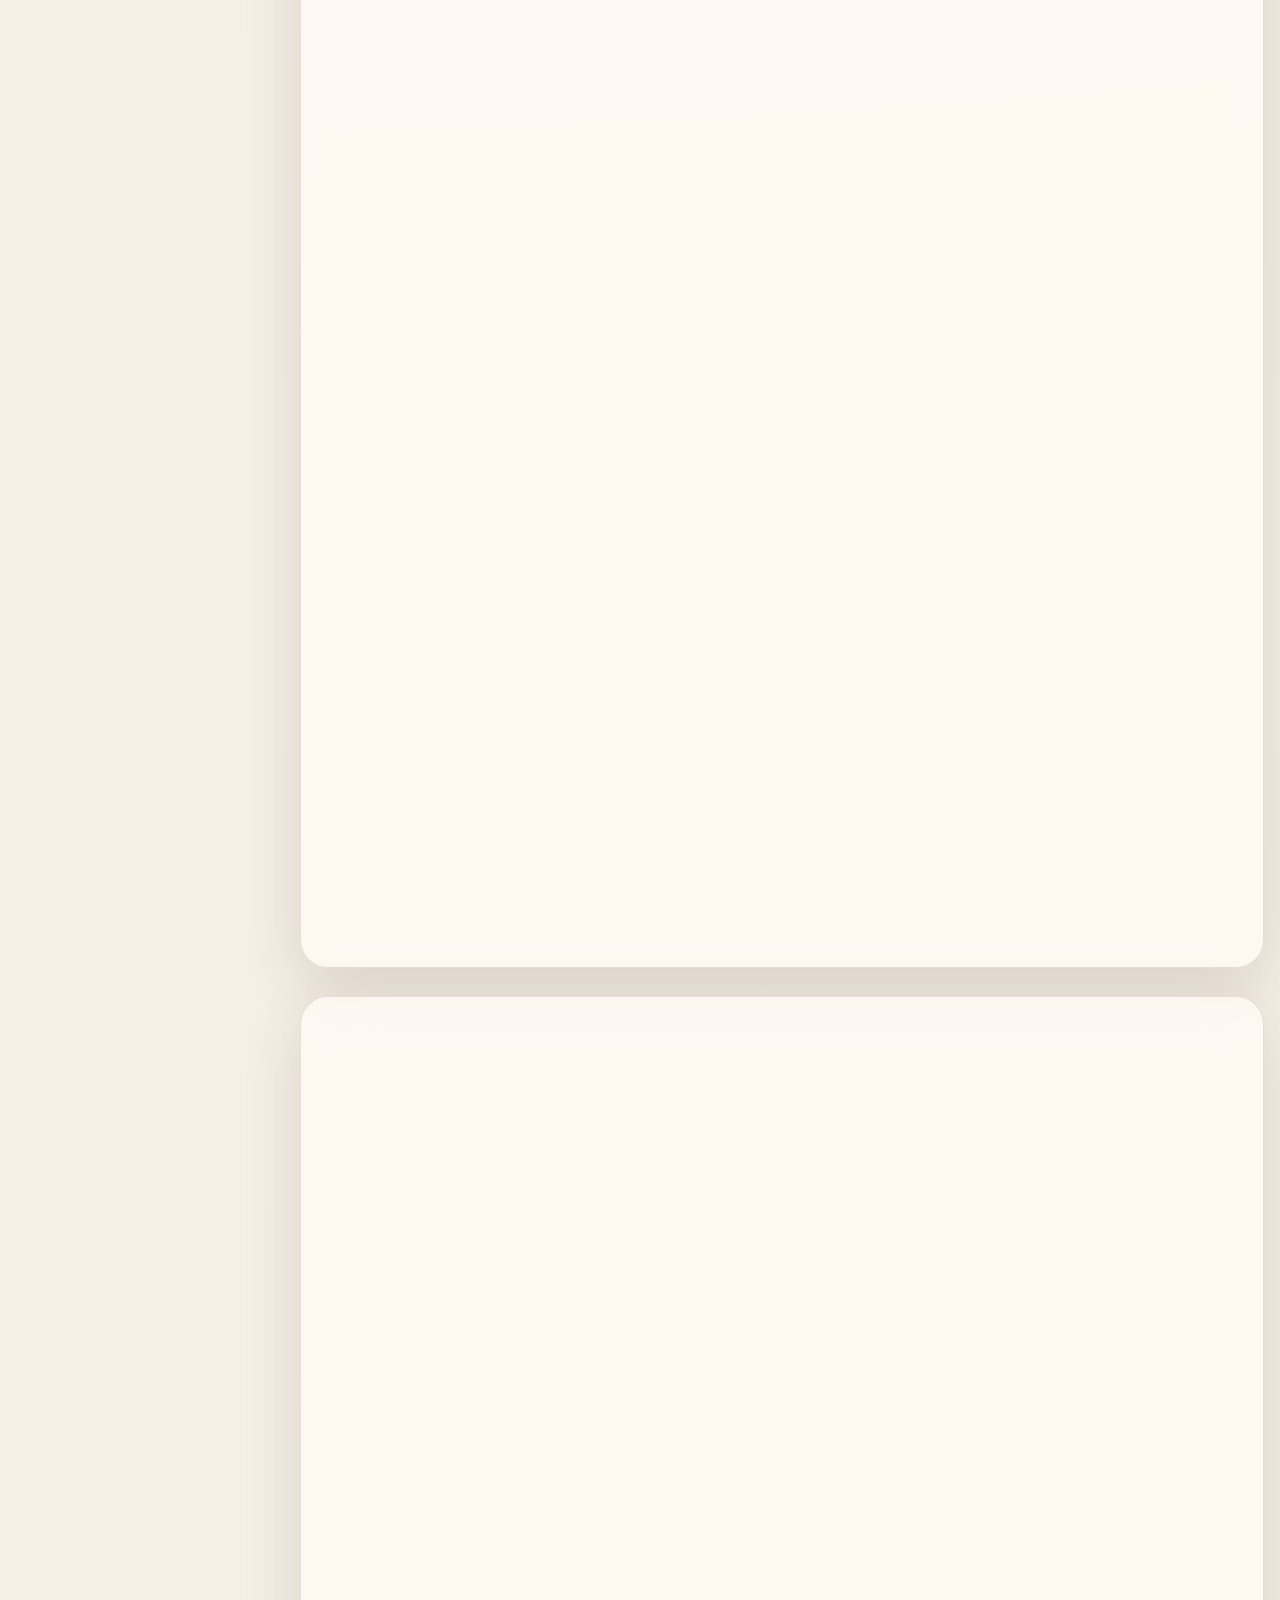
==== commit 17cd30b6: "Add category bulk download and local file fallback" ====
--- a/index.html
+++ b/index.html
@@ -10,7 +10,7 @@
       href="https://fonts.googleapis.com/css2?family=Noto+Serif+TC:wght@500;700&family=Outfit:wght@300;400;600;700&display=swap"
       rel="stylesheet"
     />
-    <link rel="stylesheet" href="./public/styles.css?v=20260425h" />
+    <link rel="stylesheet" href="./public/styles.css?v=20260425k" />
   </head>
   <body>
     <div class="page-shell">
@@ -31,8 +31,25 @@
         <header class="hero">
           <div class="hero-copy">
             <p class="eyebrow">Photo Gallery</p>
-            <h1 id="gallery-title">成品相簿</h1>
+            <h1 id="gallery-title">南區小火照片 by.許晉豪</h1>
             <p class="hero-text" id="gallery-summary">正在載入照片分類...</p>
+            <a
+              class="social-link"
+              href="https://www.instagram.com/pro_spihao1239/"
+              target="_blank"
+              rel="noreferrer"
+              aria-label="Instagram @pro_spihao1239"
+            >
+              <span class="social-link-icon" aria-hidden="true">
+                <svg viewBox="0 0 24 24" role="img" focusable="false">
+                  <path
+                    d="M7.75 2h8.5A5.75 5.75 0 0 1 22 7.75v8.5A5.75 5.75 0 0 1 16.25 22h-8.5A5.75 5.75 0 0 1 2 16.25v-8.5A5.75 5.75 0 0 1 7.75 2Zm0 1.75A4 4 0 0 0 3.75 7.75v8.5a4 4 0 0 0 4 4h8.5a4 4 0 0 0 4-4v-8.5a4 4 0 0 0-4-4h-8.5Zm8.9 1.35a1.1 1.1 0 1 1 0 2.2 1.1 1.1 0 0 1 0-2.2ZM12 7a5 5 0 1 1 0 10 5 5 0 0 1 0-10Zm0 1.75A3.25 3.25 0 1 0 12 15.25 3.25 3.25 0 0 0 12 8.75Z"
+                    fill="currentColor"
+                  />
+                </svg>
+              </span>
+              <span class="social-link-label">@pro_spihao1239</span>
+            </a>
           </div>
         </header>
         <main id="gallery-root" class="gallery-root" aria-live="polite"></main>
@@ -46,6 +63,9 @@
             <h2 class="category-title"></h2>
             <p class="category-count"></p>
           </div>
+          <button class="category-download-button" type="button" data-role="download-all">
+            全部下載
+          </button>
         </div>
         <div class="photo-grid"></div>
         <p class="category-empty" hidden>目前尚未放入照片。</p>
@@ -70,6 +90,8 @@
     <dialog id="lightbox" class="lightbox">
       <form method="dialog" class="lightbox-panel">
         <button class="lightbox-close" type="submit" aria-label="關閉">×</button>
+        <button id="lightbox-prev" class="lightbox-nav lightbox-nav-prev" type="button" aria-label="上一張">‹</button>
+        <button id="lightbox-next" class="lightbox-nav lightbox-nav-next" type="button" aria-label="下一張">›</button>
         <img id="lightbox-image" class="lightbox-image" alt="" />
         <div class="lightbox-footer">
           <div>
@@ -84,6 +106,7 @@
       </form>
     </dialog>
 
-    <script type="module" src="./public/app.js?v=20260425h"></script>
+    <script src="./gallery-data.js?v=20260425k"></script>
+    <script type="module" src="./public/app.js?v=20260425k"></script>
   </body>
 </html>
--- a/public/styles.css
+++ b/public/styles.css
@@ -249,6 +249,51 @@
   line-height: 1.7;
 }
 
+.social-link {
+  display: inline-flex;
+  align-items: center;
+  gap: 10px;
+  margin-top: 18px;
+  padding: 10px 14px;
+  border-radius: 999px;
+  border: 1px solid rgba(143, 65, 30, 0.14);
+  background: rgba(255, 255, 255, 0.72);
+  color: var(--accent-strong);
+  text-decoration: none;
+  box-shadow: 0 10px 24px rgba(72, 41, 20, 0.08);
+  transition:
+    transform 160ms ease,
+    background 160ms ease,
+    border-color 160ms ease;
+}
+
+.social-link:hover,
+.social-link:focus-visible {
+  transform: translateY(-1px);
+  background: rgba(255, 244, 235, 0.98);
+  border-color: rgba(143, 65, 30, 0.22);
+}
+
+.social-link-icon {
+  display: inline-flex;
+  align-items: center;
+  justify-content: center;
+  width: 32px;
+  height: 32px;
+  border-radius: 999px;
+  background: linear-gradient(135deg, rgba(245, 127, 97, 0.18), rgba(181, 93, 52, 0.16));
+}
+
+.social-link-icon svg {
+  width: 18px;
+  height: 18px;
+}
+
+.social-link-label {
+  font-weight: 700;
+  letter-spacing: 0.01em;
+}
+
 .gallery-root {
   margin-top: 32px;
   display: grid;
@@ -276,6 +321,47 @@
   gap: 12px;
   align-items: end;
   margin-bottom: 22px;
+  flex-wrap: wrap;
+}
+
+.category-header > div:first-child {
+  min-width: 0;
+}
+
+.category-download-button {
+  flex: 0 0 auto;
+  appearance: none;
+  border: 1px solid rgba(143, 65, 30, 0.16);
+  background: rgba(255, 255, 255, 0.8);
+  color: var(--accent-strong);
+  border-radius: 999px;
+  padding: 10px 14px;
+  font-size: 0.92rem;
+  font-weight: 700;
+  cursor: pointer;
+  transition:
+    transform 160ms ease,
+    background 160ms ease,
+    border-color 160ms ease,
+    opacity 160ms ease;
+}
+
+.category-download-button:hover,
+.category-download-button:focus-visible {
+  transform: translateY(-1px);
+  background: rgba(247, 231, 208, 0.96);
+  border-color: rgba(143, 65, 30, 0.28);
+}
+
+.category-download-button:disabled {
+  opacity: 0.45;
+  cursor: not-allowed;
+  transform: none;
+}
+
+.category-download-button:focus-visible {
+  outline: 2px solid rgba(181, 93, 52, 0.34);
+  outline-offset: 2px;
 }
 
 .category-title,
@@ -433,6 +519,35 @@
   font-size: 1.5rem;
 }
 
+.lightbox-nav {
+  position: absolute;
+  top: 50%;
+  transform: translateY(-50%);
+  width: 46px;
+  height: 46px;
+  border: 0;
+  border-radius: 999px;
+  background: rgba(255, 255, 255, 0.16);
+  color: #fff;
+  cursor: pointer;
+  font-size: 2rem;
+  line-height: 1;
+  display: grid;
+  place-items: center;
+}
+
+.lightbox-nav-prev {
+  left: 14px;
+}
+
+.lightbox-nav-next {
+  right: 14px;
+}
+
+.lightbox-nav[hidden] {
+  display: none;
+}
+
 .lightbox-image {
   width: 100%;
   max-height: 72vh;
@@ -467,6 +582,15 @@
     border-radius: 22px;
   }
 
+  .social-link {
+    margin-top: 14px;
+    padding: 9px 12px;
+  }
+
+  .social-link-label {
+    font-size: 0.92rem;
+  }
+
   .category-title {
     font-size: 1.15rem;
     line-height: 1.2;
@@ -475,6 +599,11 @@
 
   .category-count {
     font-size: 0.95rem;
+  }
+
+  .category-download-button {
+    padding: 8px 12px;
+    font-size: 0.82rem;
   }
 
   .side-nav {
@@ -624,6 +753,16 @@
     border-radius: 20px 20px 0 0;
   }
 
+  .lightbox-nav {
+    top: auto;
+    bottom: 86px;
+    transform: none;
+    width: 40px;
+    height: 40px;
+    font-size: 1.7rem;
+    background: rgba(255, 255, 255, 0.18);
+  }
+
   .lightbox-image {
     width: 100%;
     max-height: calc(100vh - 180px);
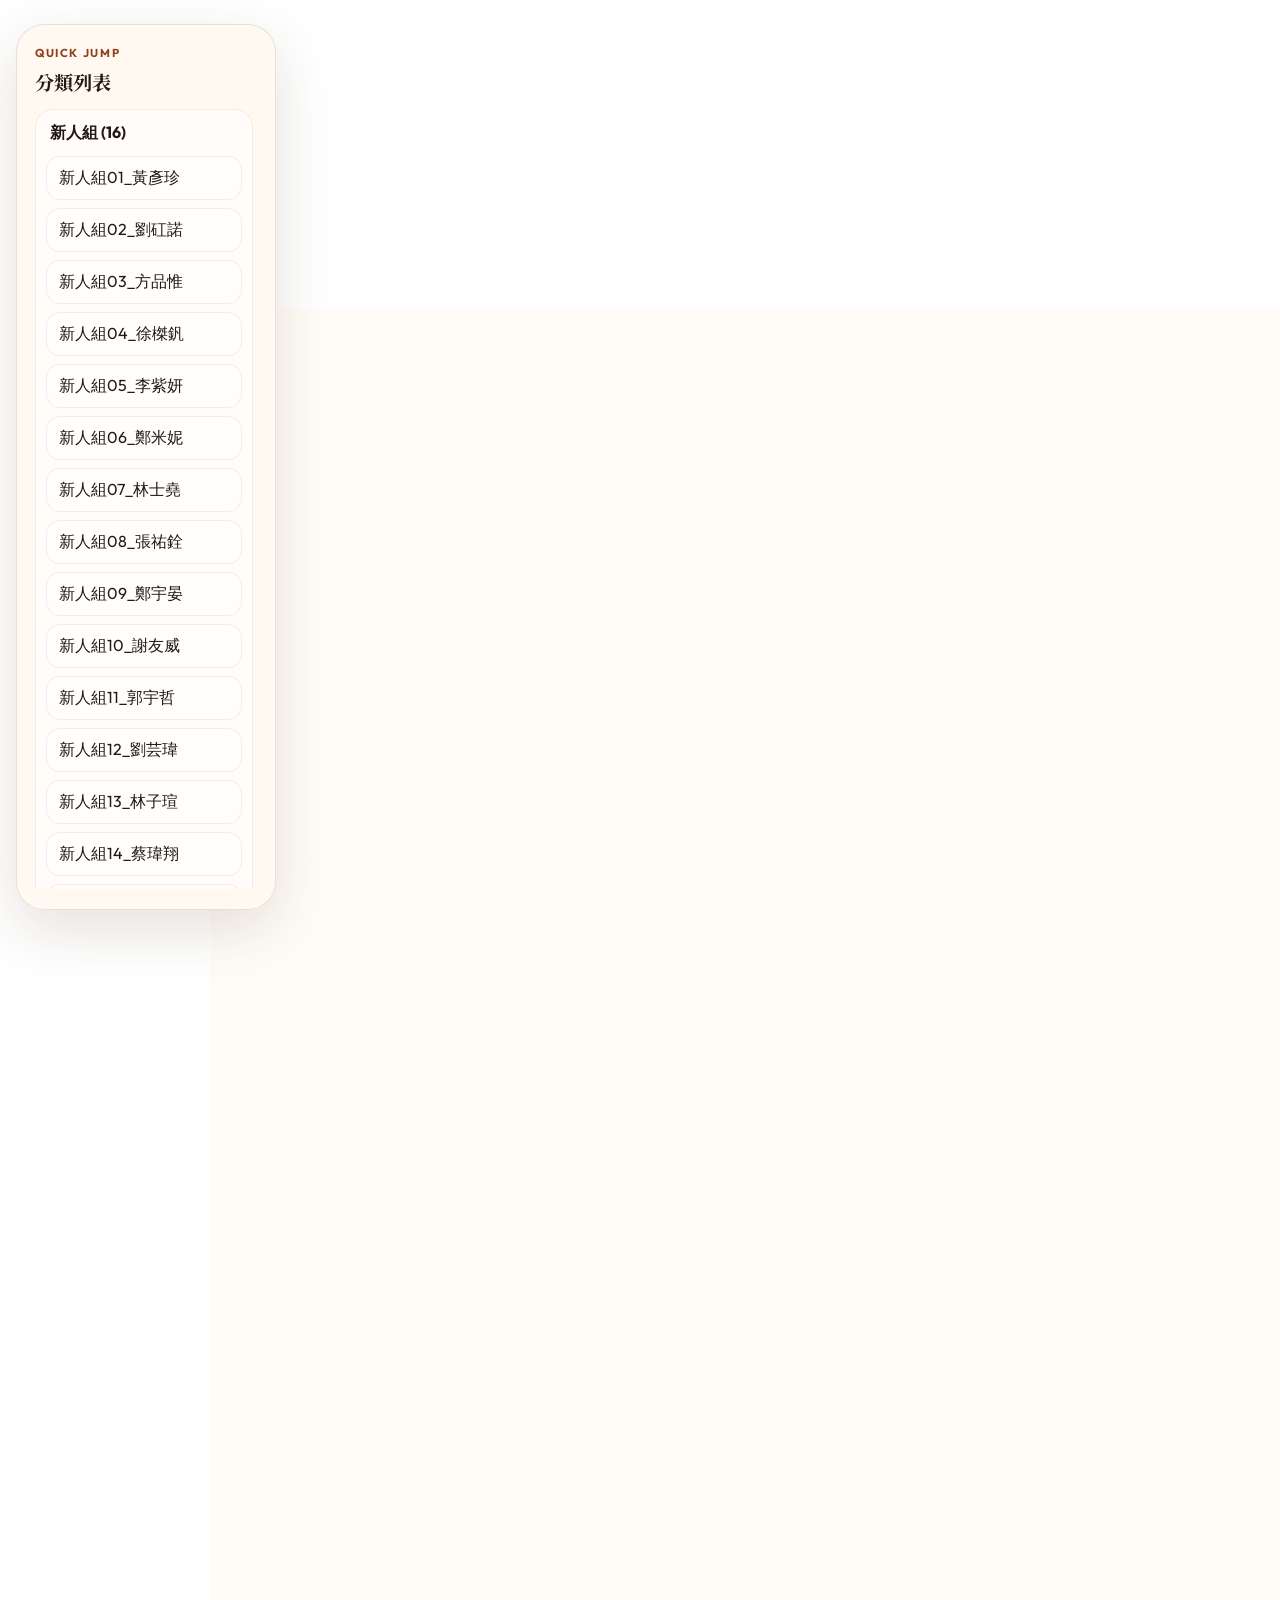
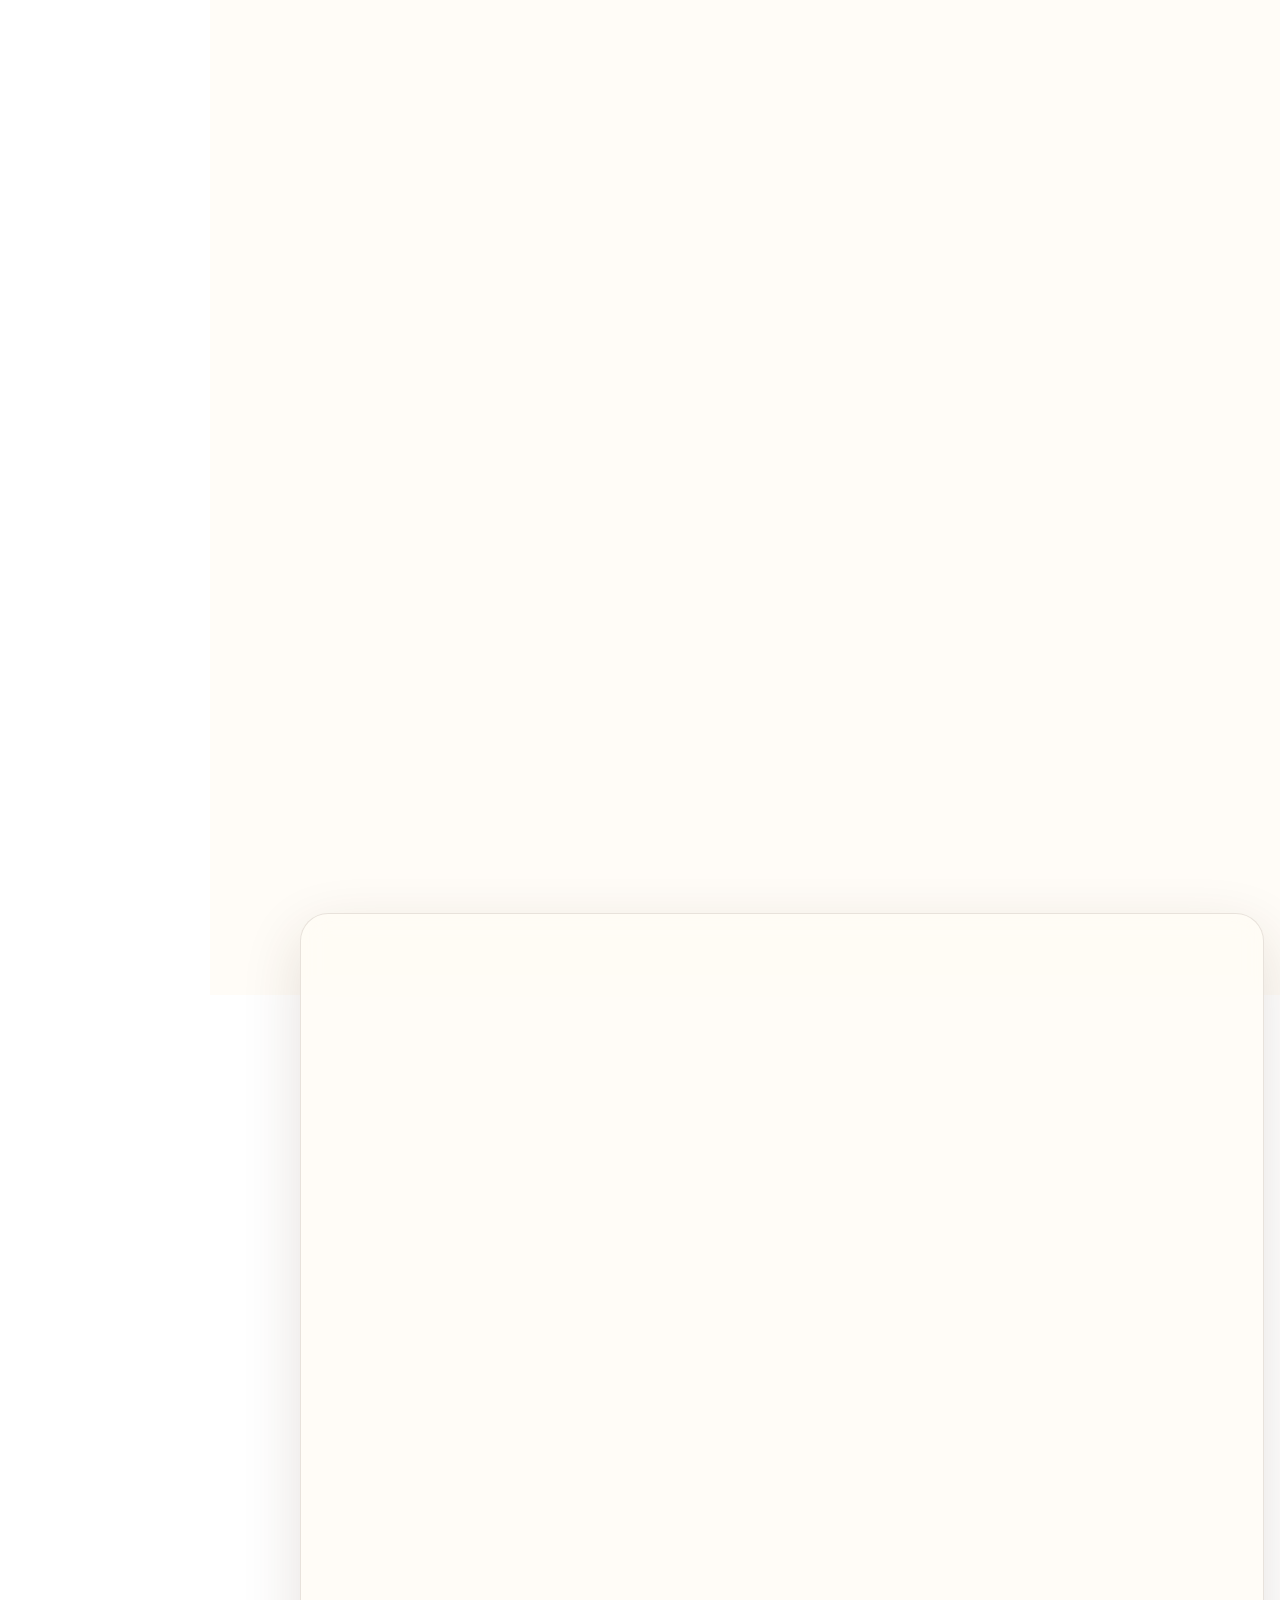
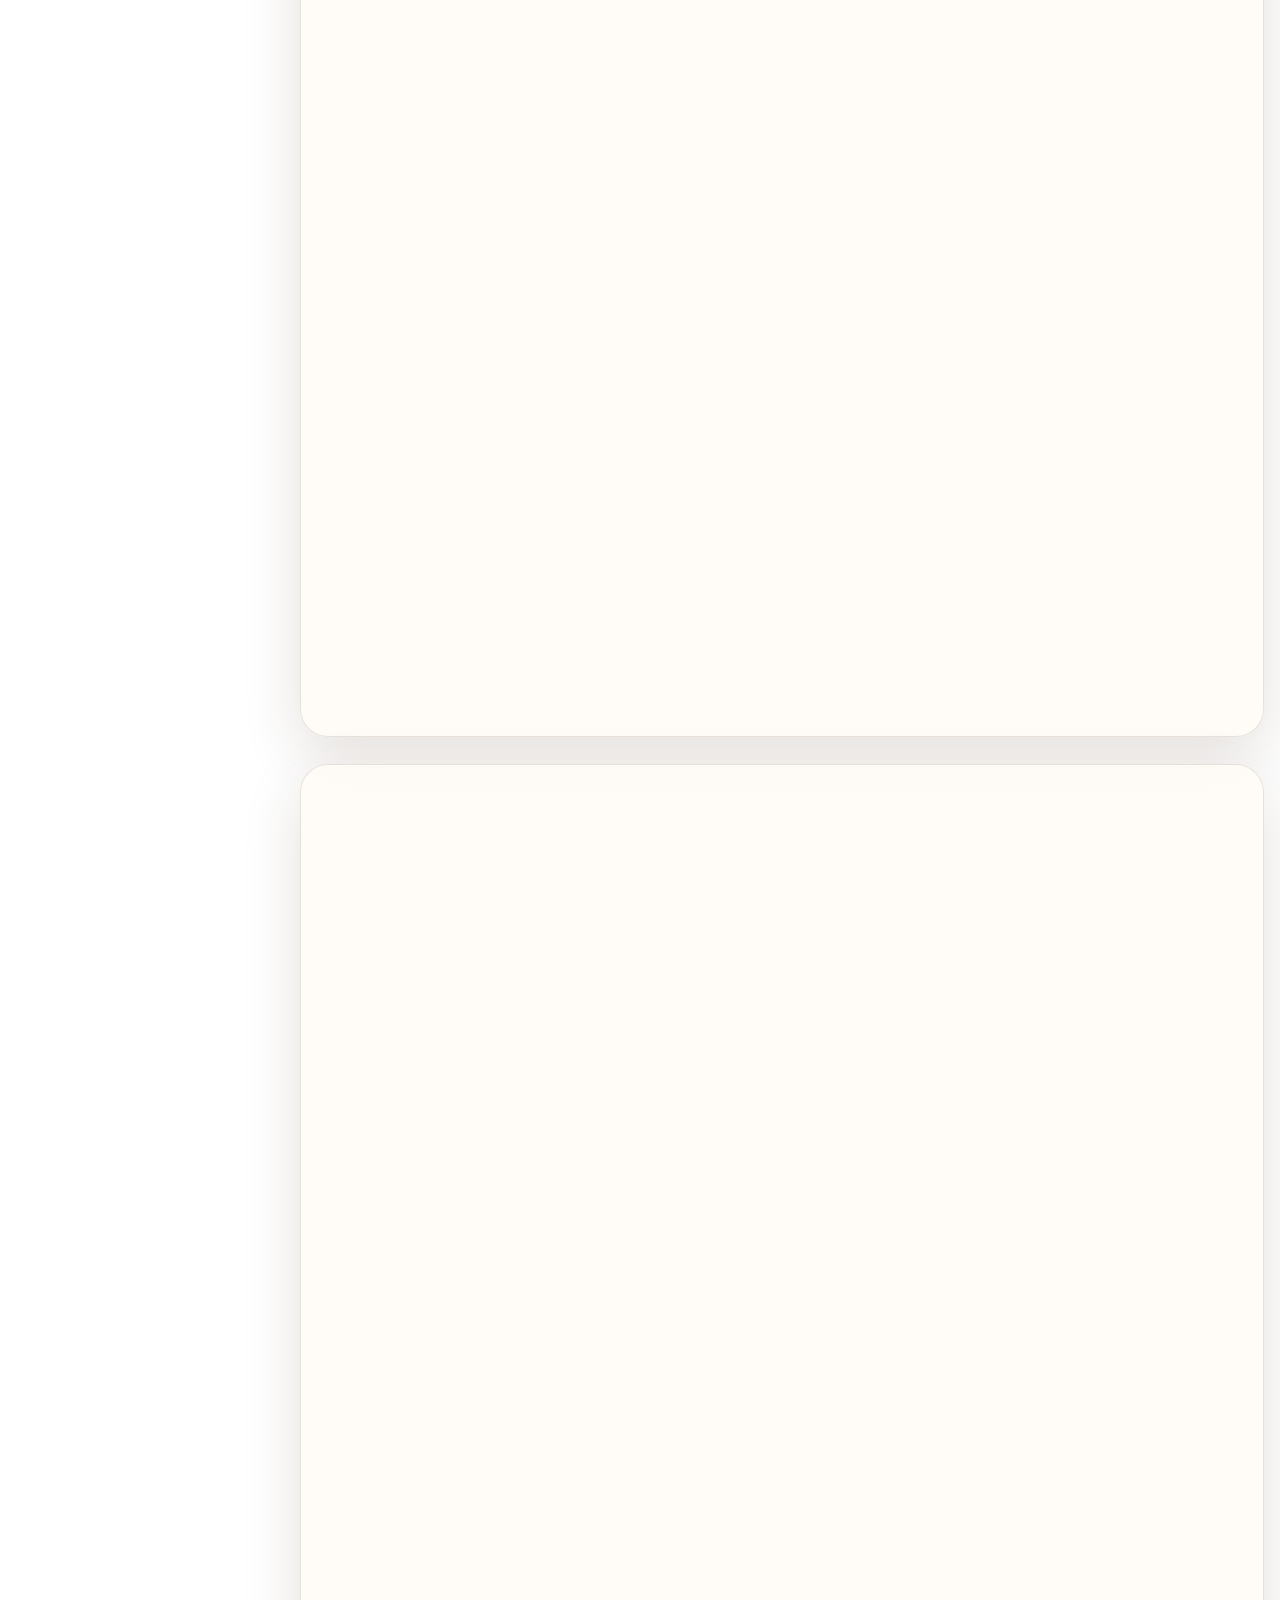
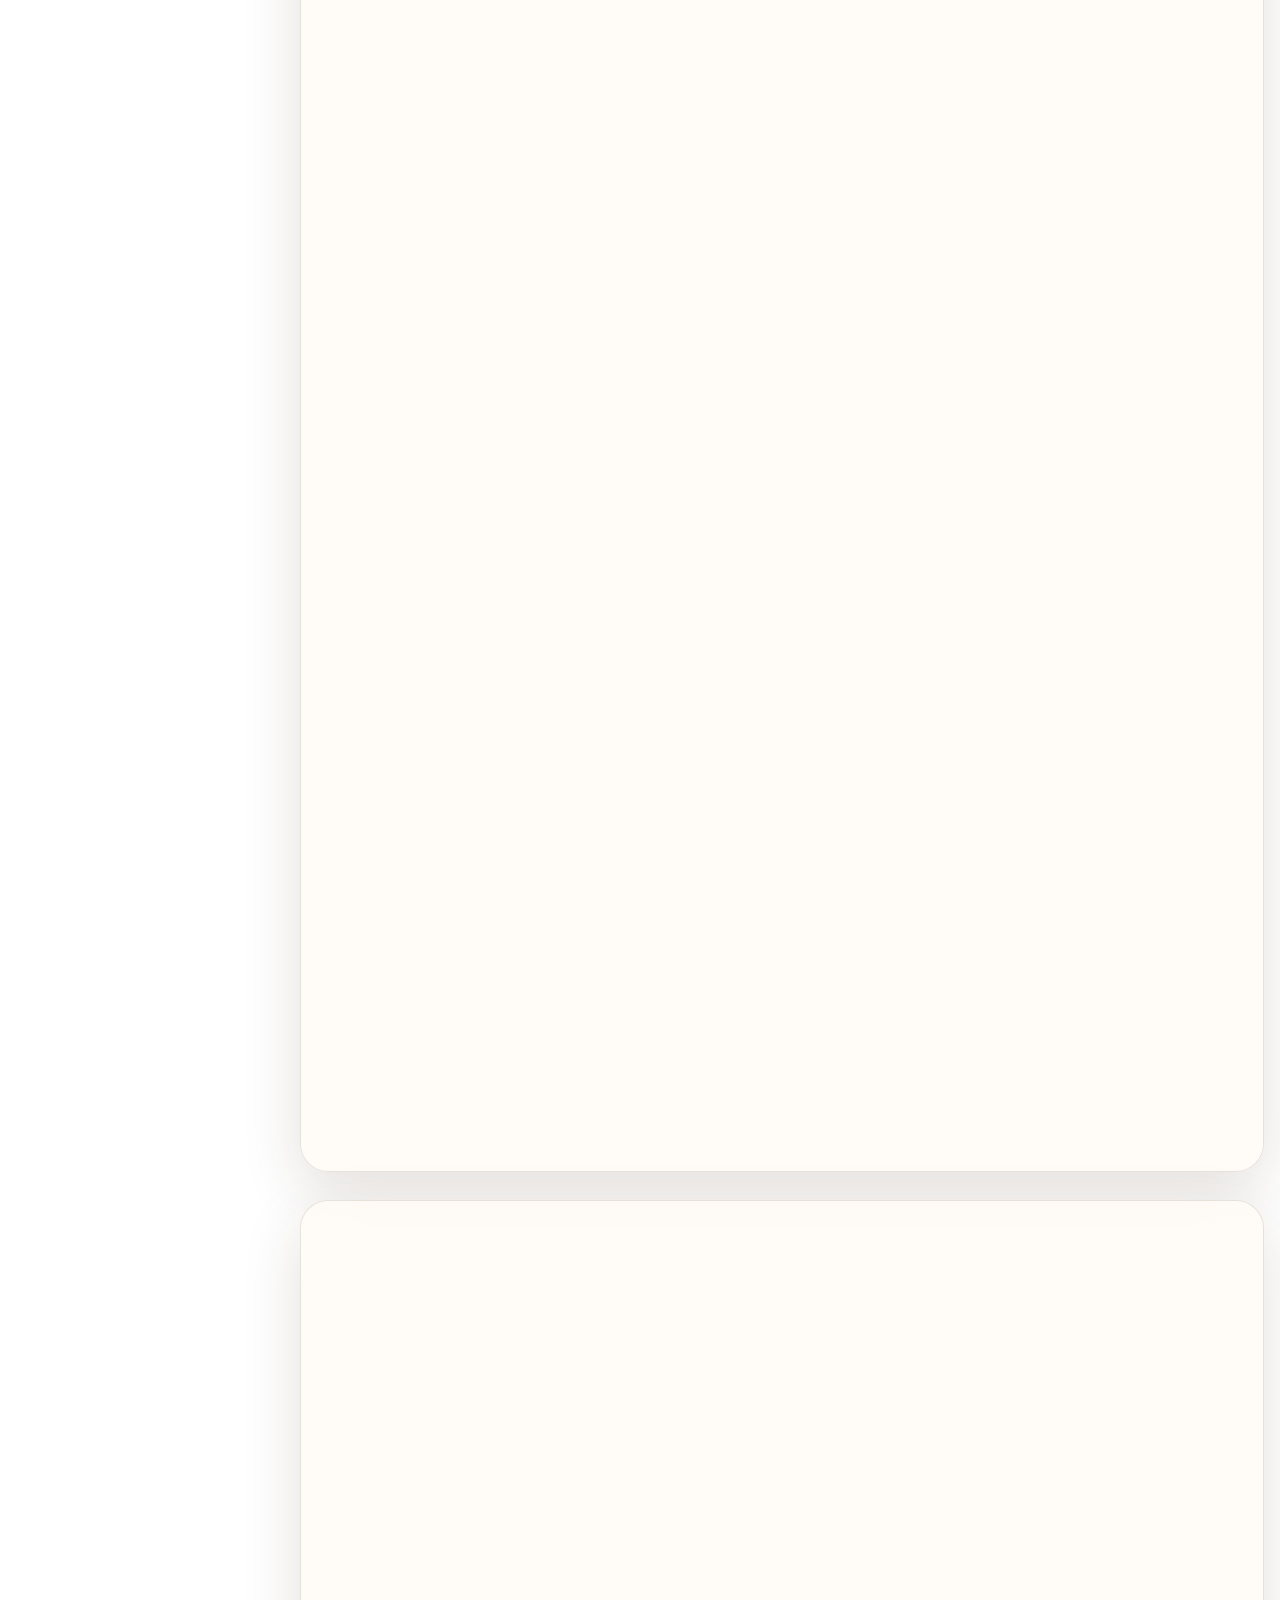
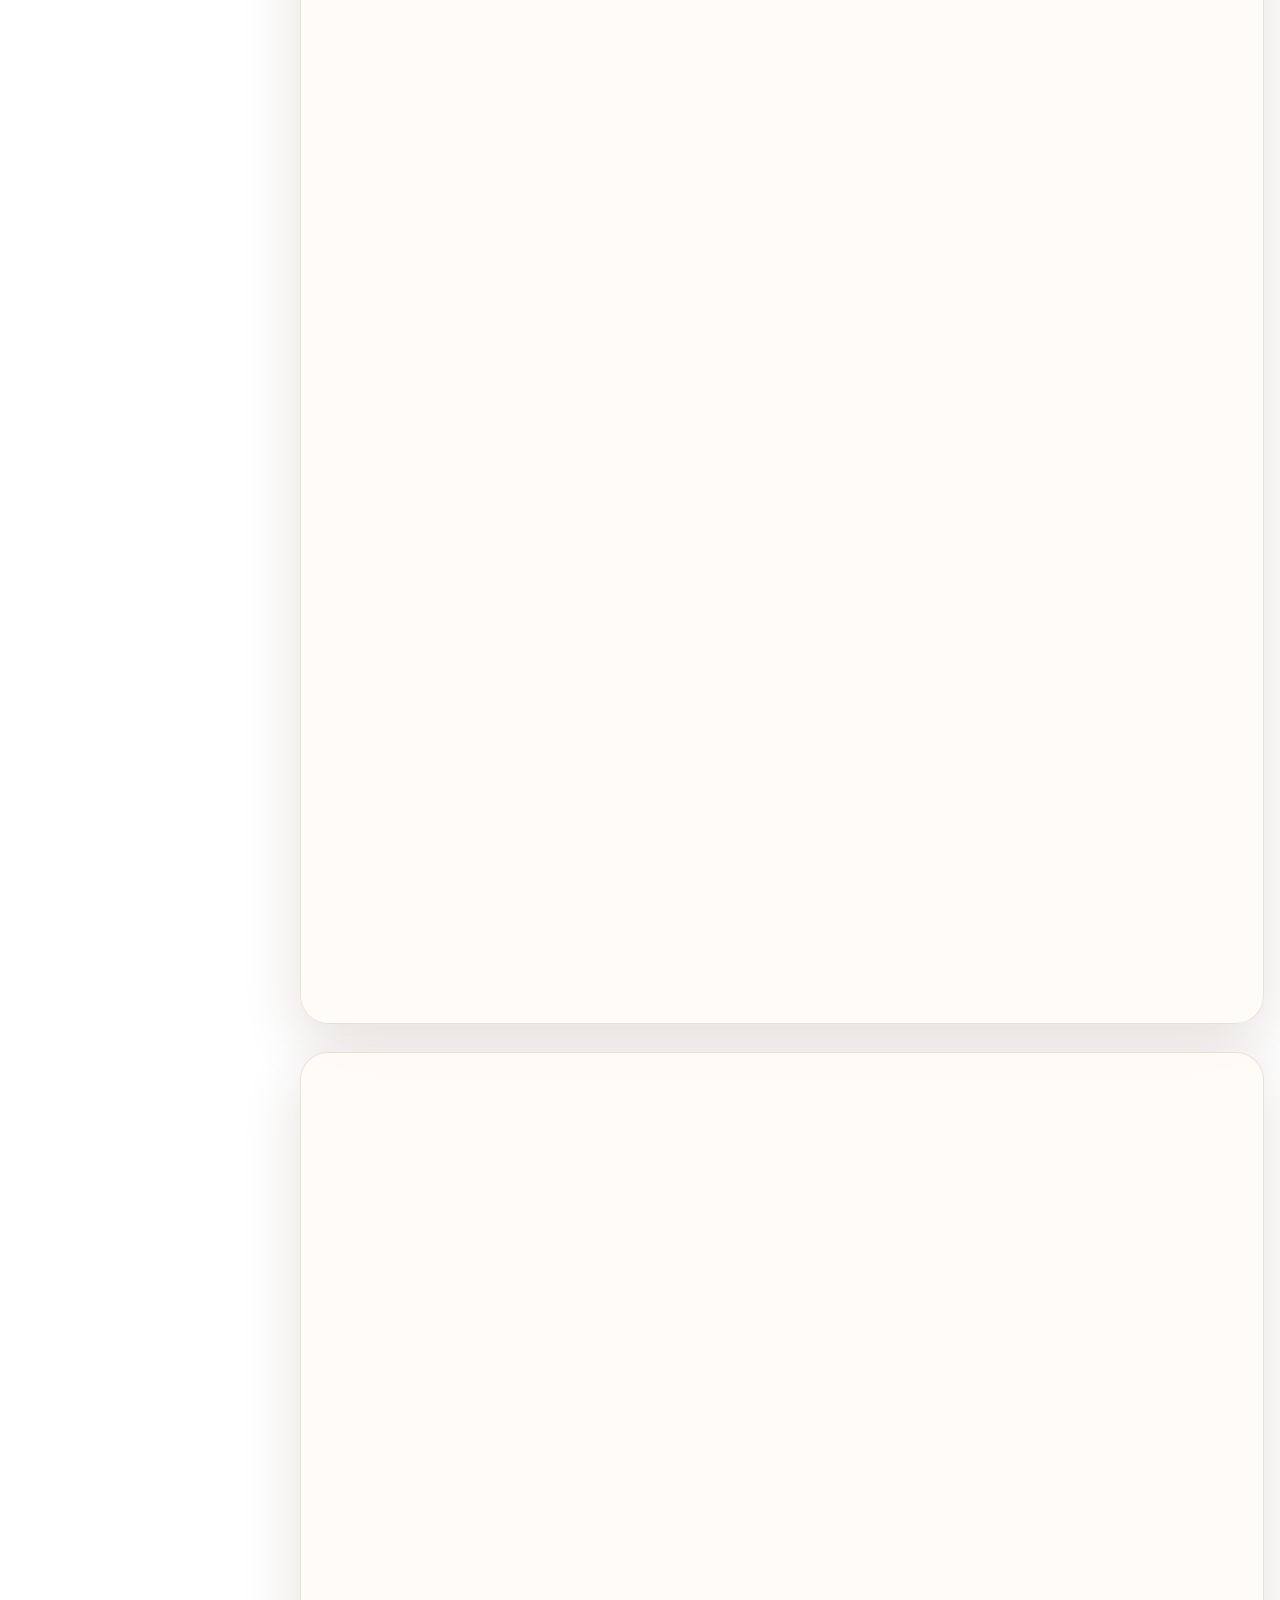
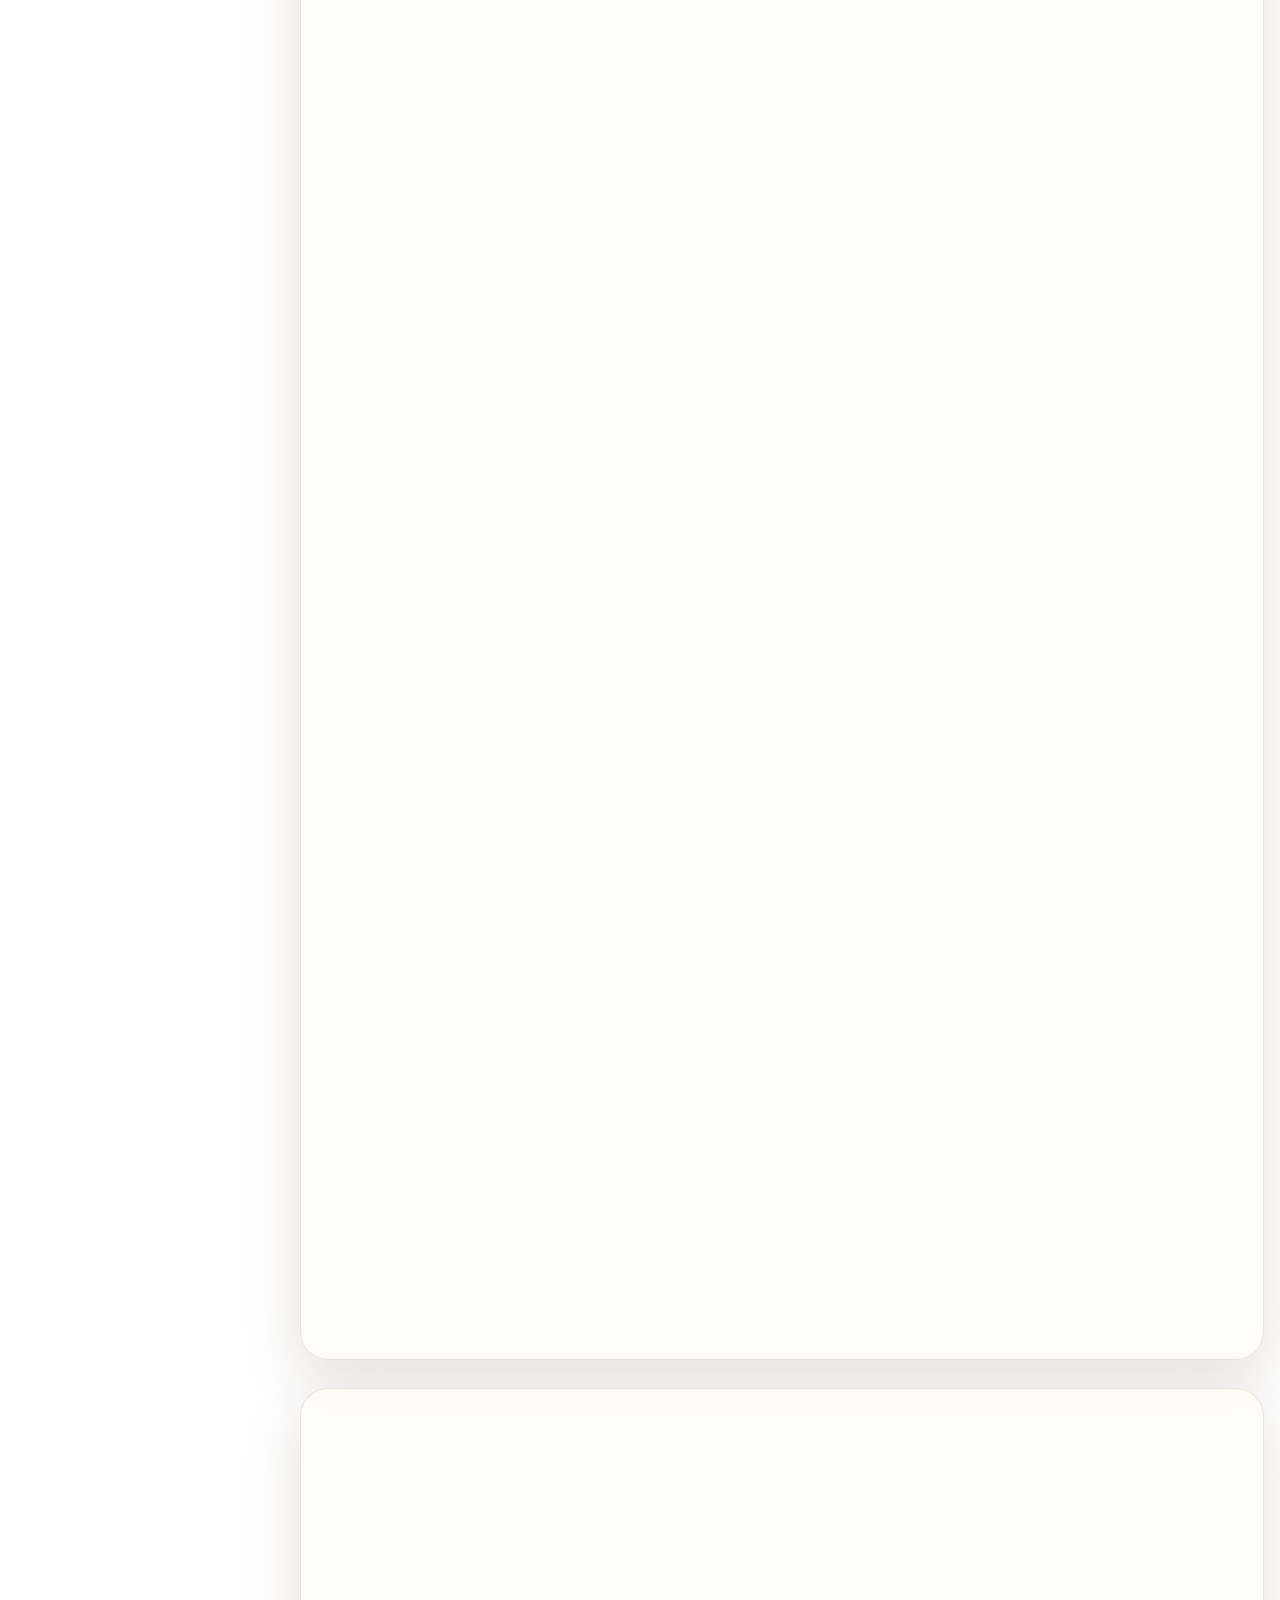
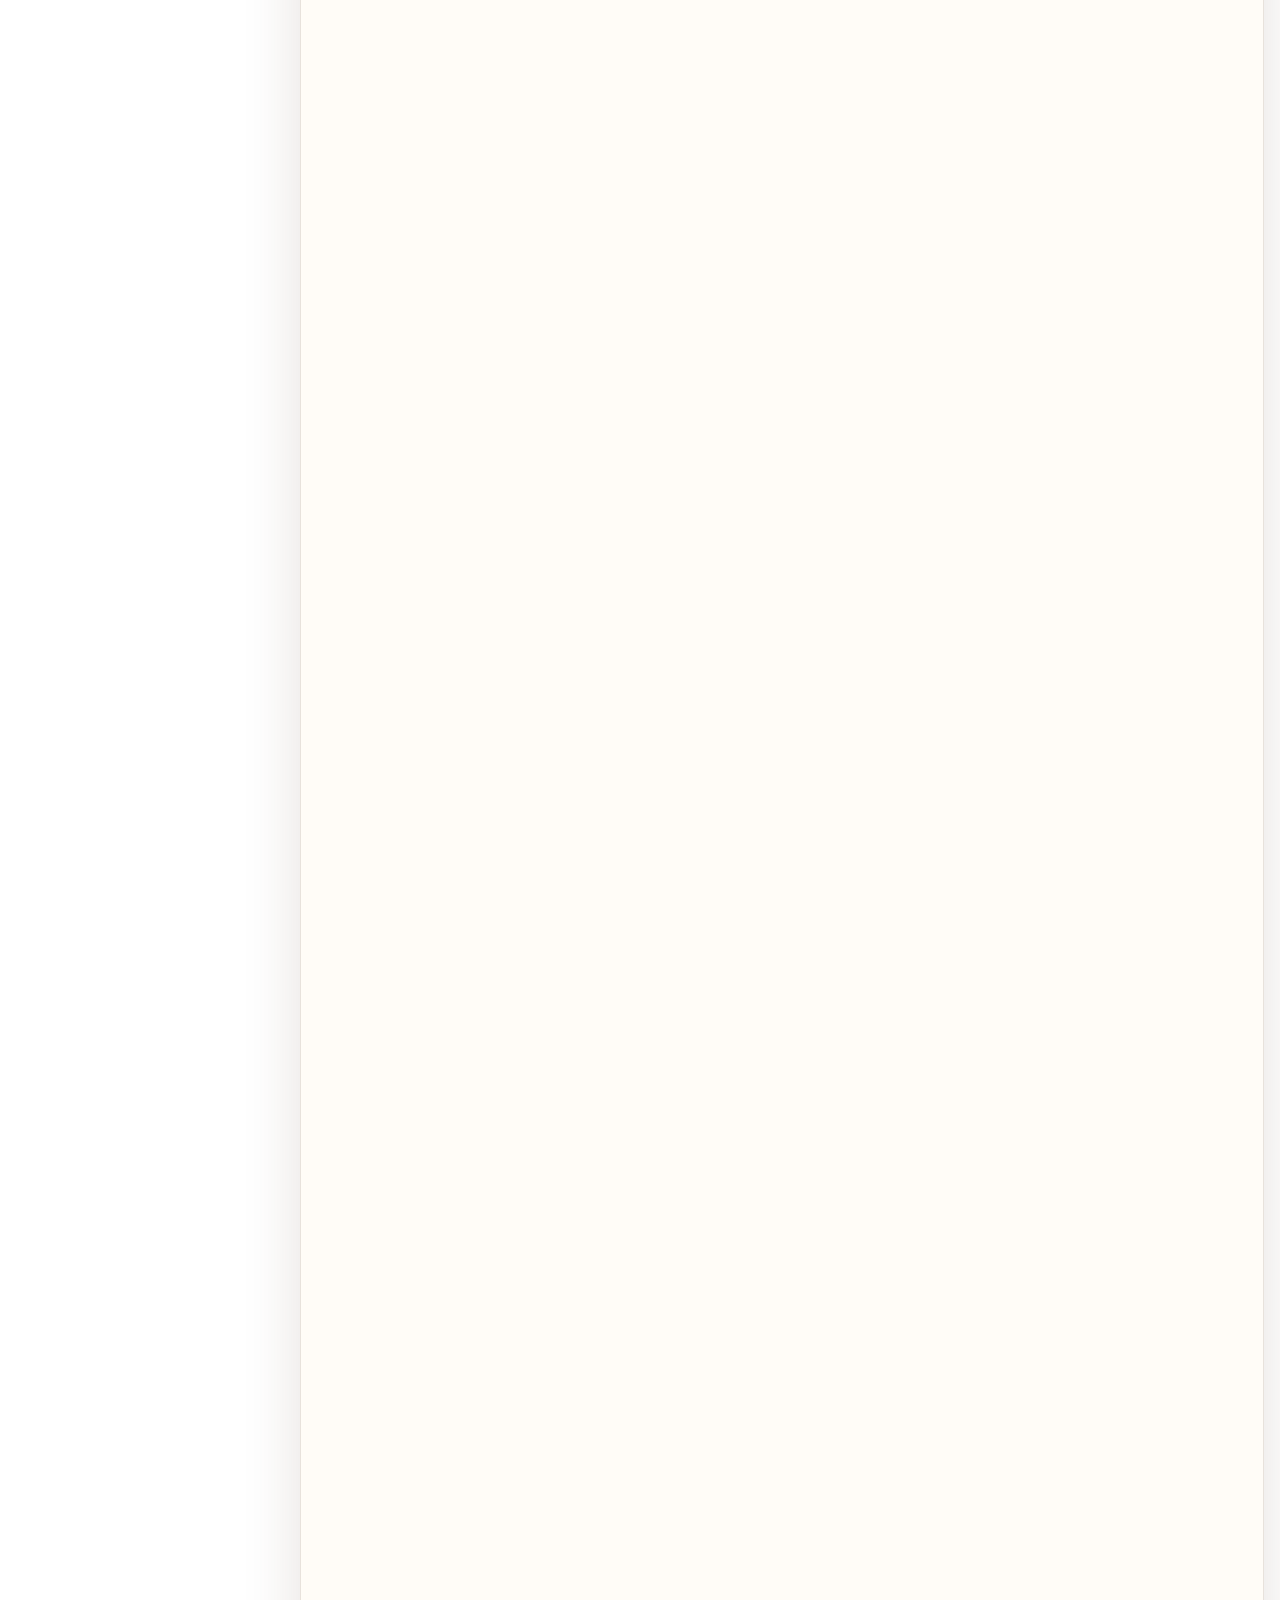
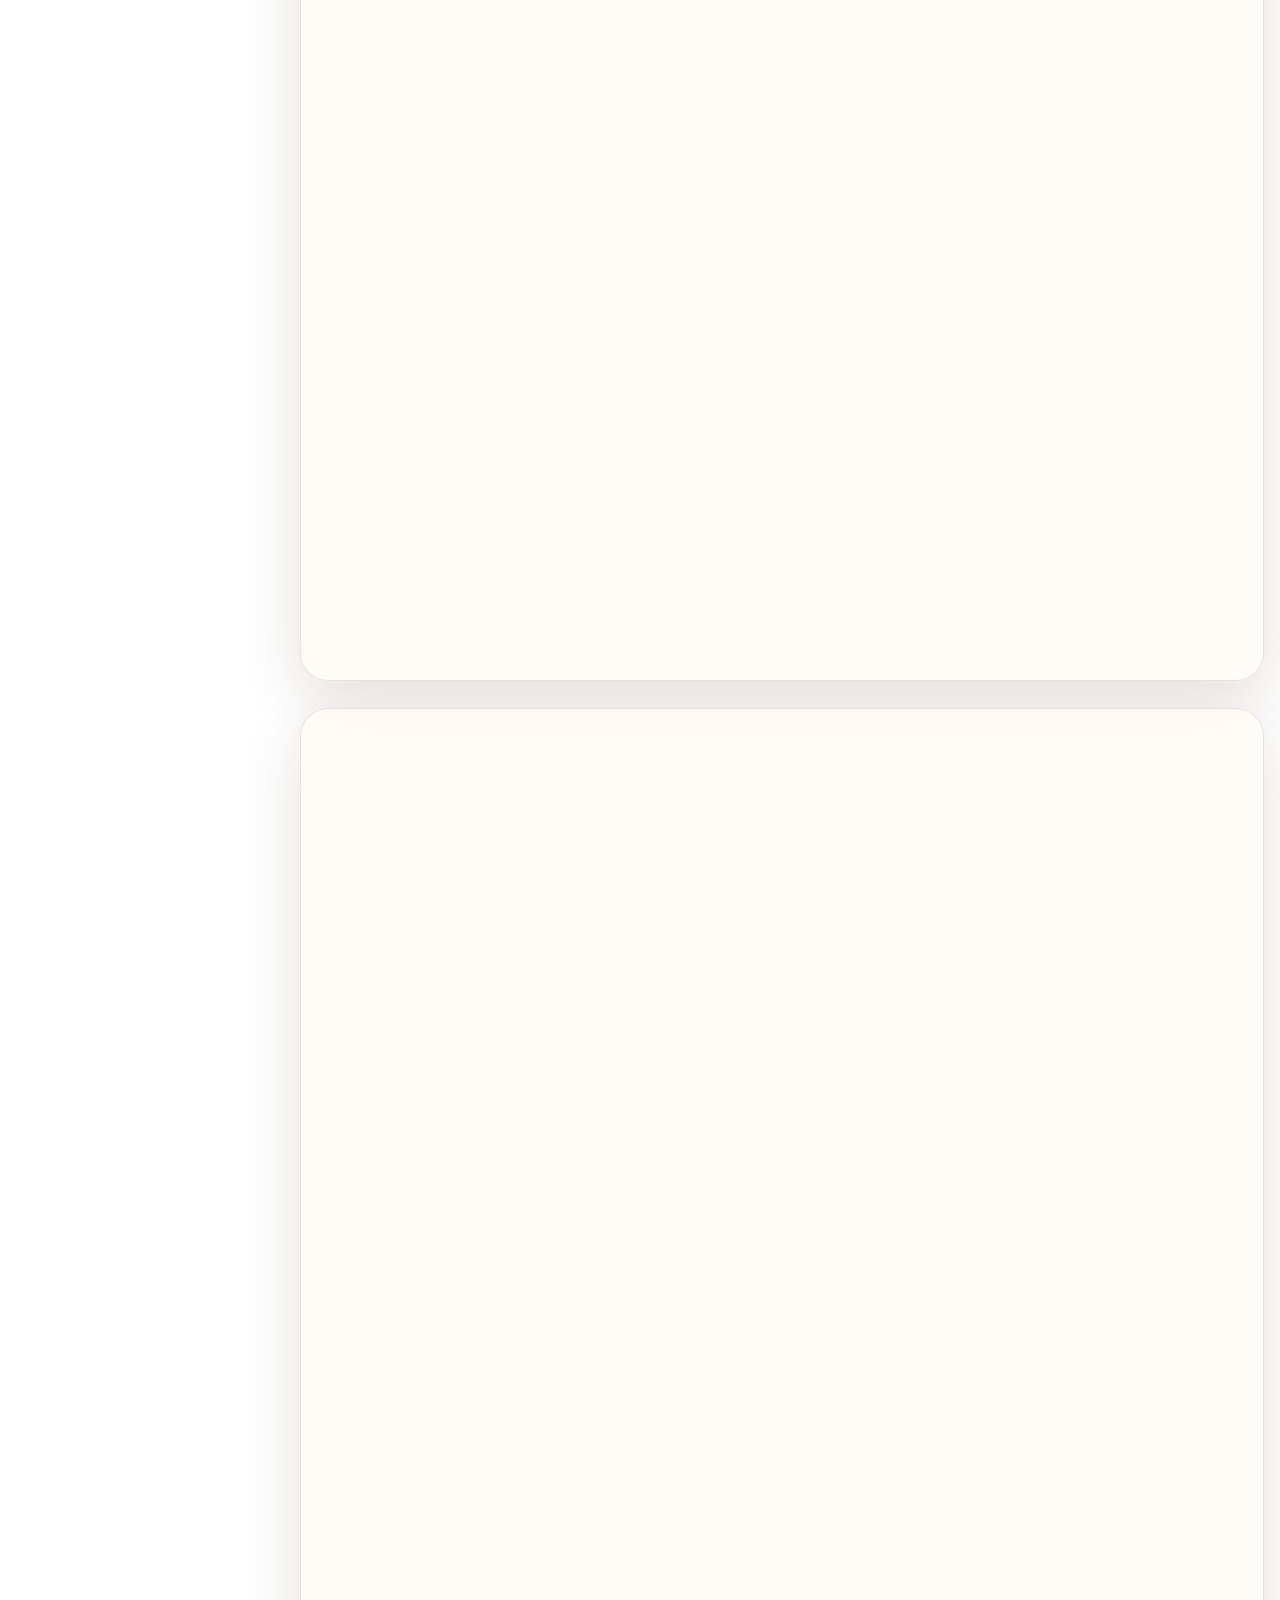
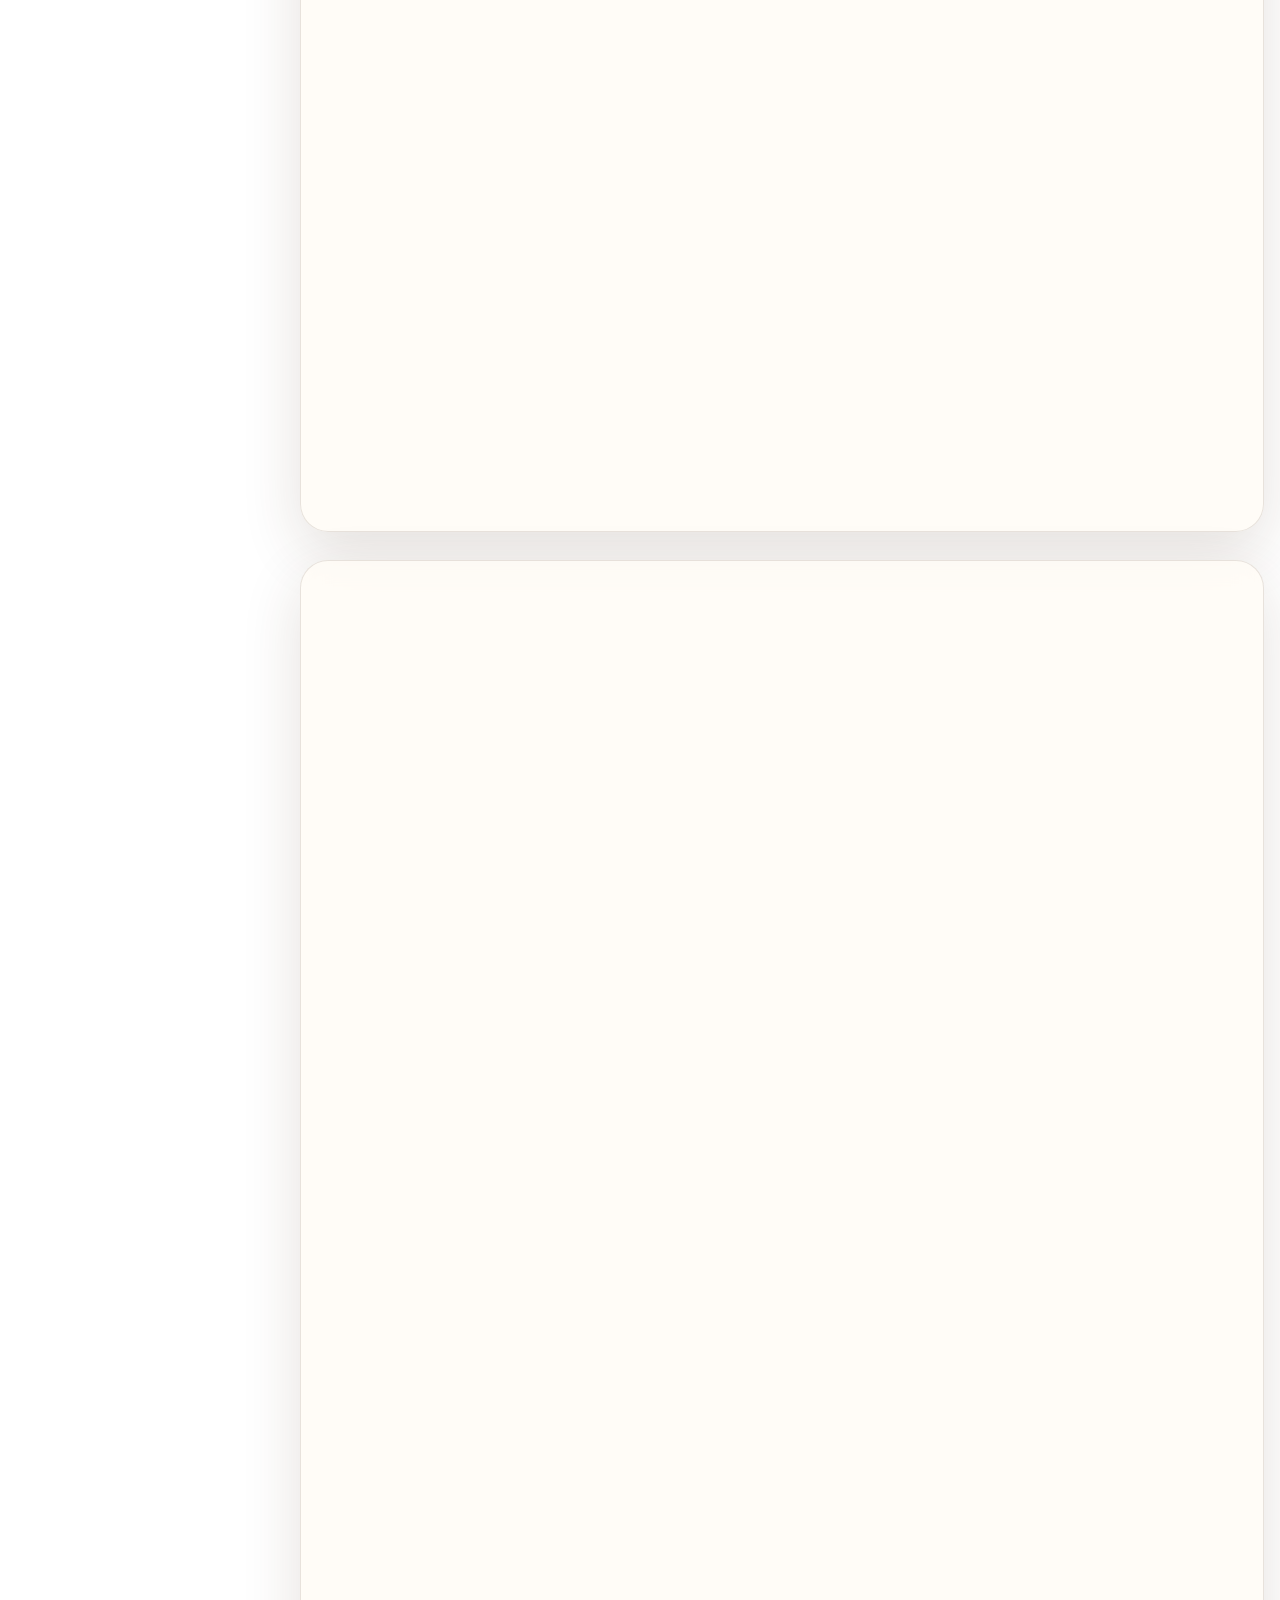
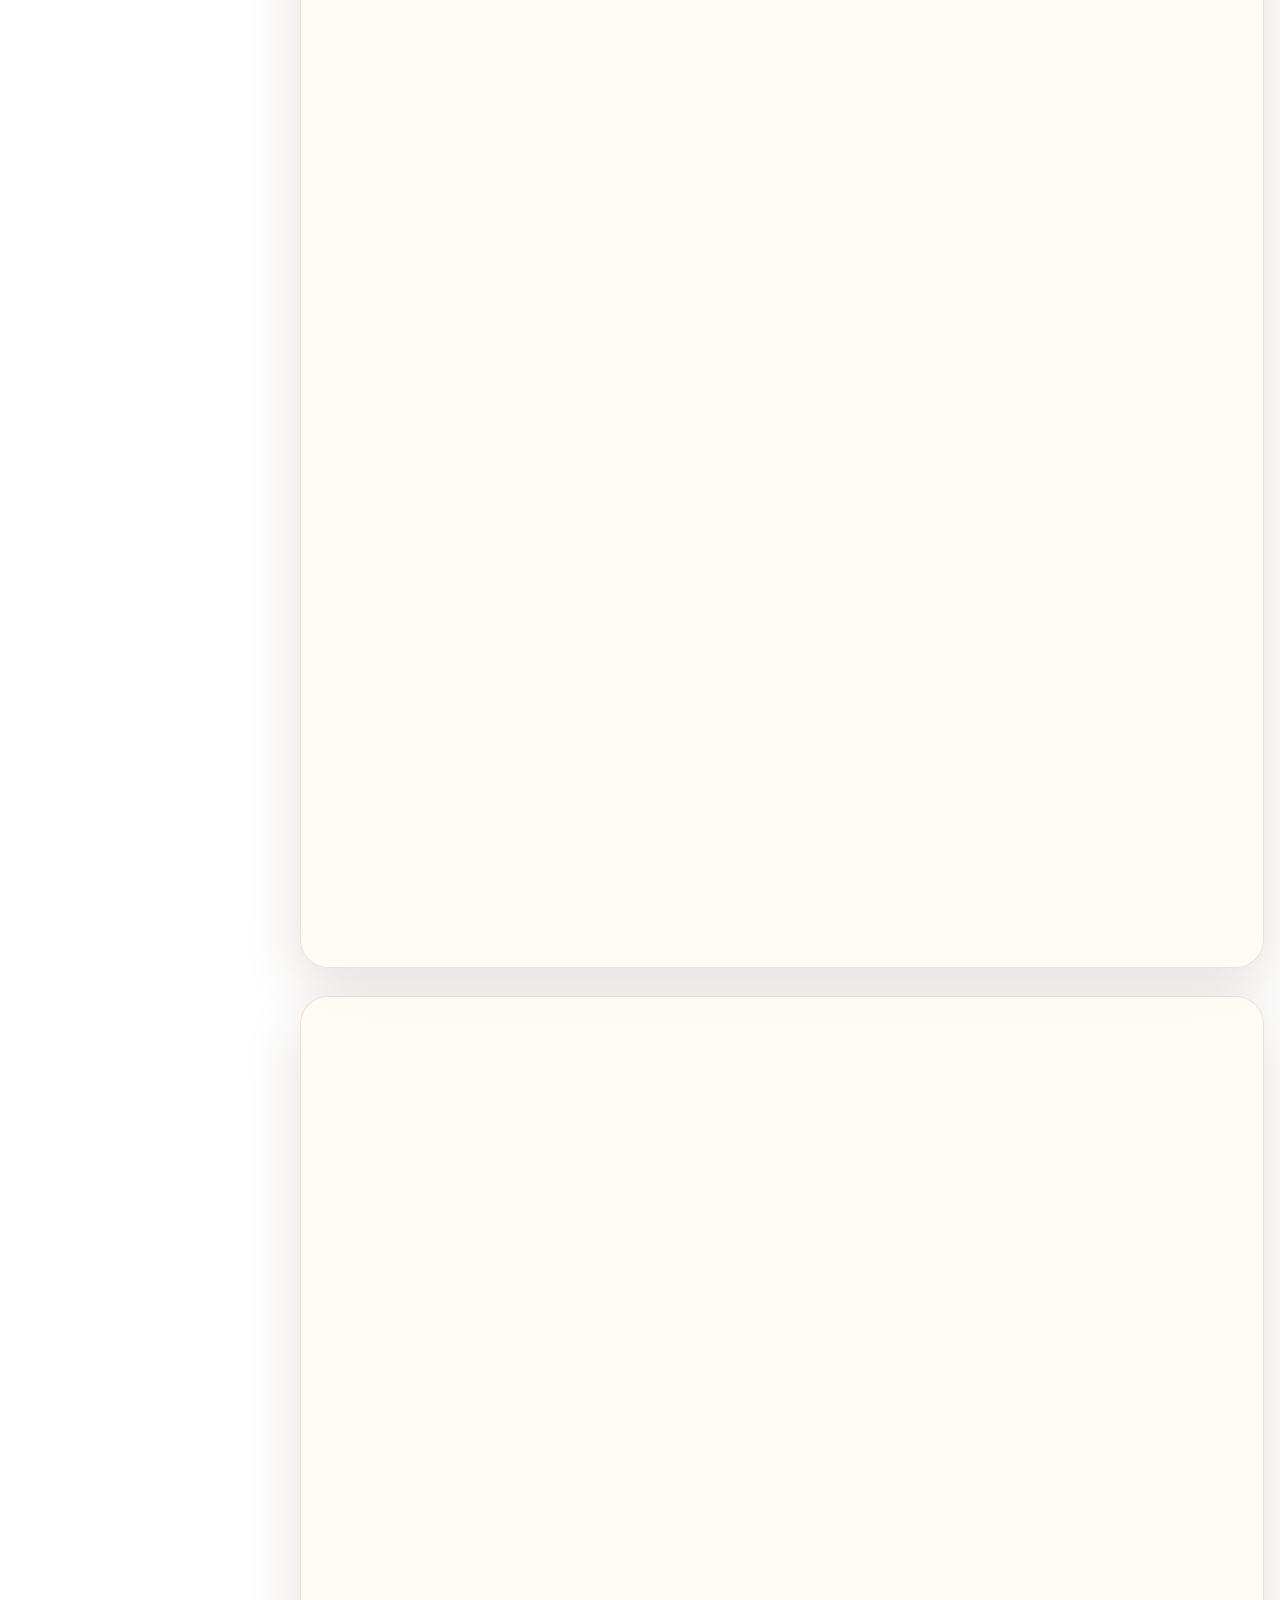
==== commit 71e1989c: "Fix bulk download flow and add scroll-to-top button" ====
--- a/index.html
+++ b/index.html
@@ -10,7 +10,7 @@
       href="https://fonts.googleapis.com/css2?family=Noto+Serif+TC:wght@500;700&family=Outfit:wght@300;400;600;700&display=swap"
       rel="stylesheet"
     />
-    <link rel="stylesheet" href="./public/styles.css?v=20260425k" />
+    <link rel="stylesheet" href="./public/styles.css?v=20260425l" />
   </head>
   <body>
     <div class="page-shell">
@@ -106,7 +106,11 @@
       </form>
     </dialog>
 
-    <script src="./gallery-data.js?v=20260425k"></script>
-    <script type="module" src="./public/app.js?v=20260425k"></script>
+    <button id="scroll-to-top" class="scroll-to-top-button" type="button" aria-label="移動到最上方">
+      ↑
+    </button>
+
+    <script src="./gallery-data.js?v=20260425l"></script>
+    <script type="module" src="./public/app.js?v=20260425l"></script>
   </body>
 </html>
--- a/public/styles.css
+++ b/public/styles.css
@@ -564,6 +564,40 @@
   padding: 18px 6px 4px;
 }
 
+.scroll-to-top-button {
+  position: fixed;
+  right: 20px;
+  bottom: 20px;
+  width: 52px;
+  height: 52px;
+  border: 0;
+  border-radius: 999px;
+  background: linear-gradient(135deg, var(--accent), var(--accent-strong));
+  color: #fff;
+  box-shadow: 0 18px 36px rgba(72, 41, 20, 0.24);
+  cursor: pointer;
+  font-size: 1.4rem;
+  z-index: 45;
+  opacity: 0;
+  pointer-events: none;
+  transform: translateY(10px);
+  transition:
+    opacity 180ms ease,
+    transform 180ms ease,
+    background 180ms ease;
+}
+
+.scroll-to-top-button.is-visible {
+  opacity: 1;
+  pointer-events: auto;
+  transform: translateY(0);
+}
+
+.scroll-to-top-button:hover,
+.scroll-to-top-button:focus-visible {
+  background: linear-gradient(135deg, #c36940, #7c3415);
+}
+
 @media (max-width: 720px) {
   .page-shell {
     width: 100%;
@@ -614,6 +648,14 @@
     width: auto;
     margin: 0;
     z-index: 40;
+  }
+
+  .scroll-to-top-button {
+    right: 14px;
+    bottom: 16px;
+    width: 48px;
+    height: 48px;
+    font-size: 1.25rem;
   }
 
   .side-nav-panel {
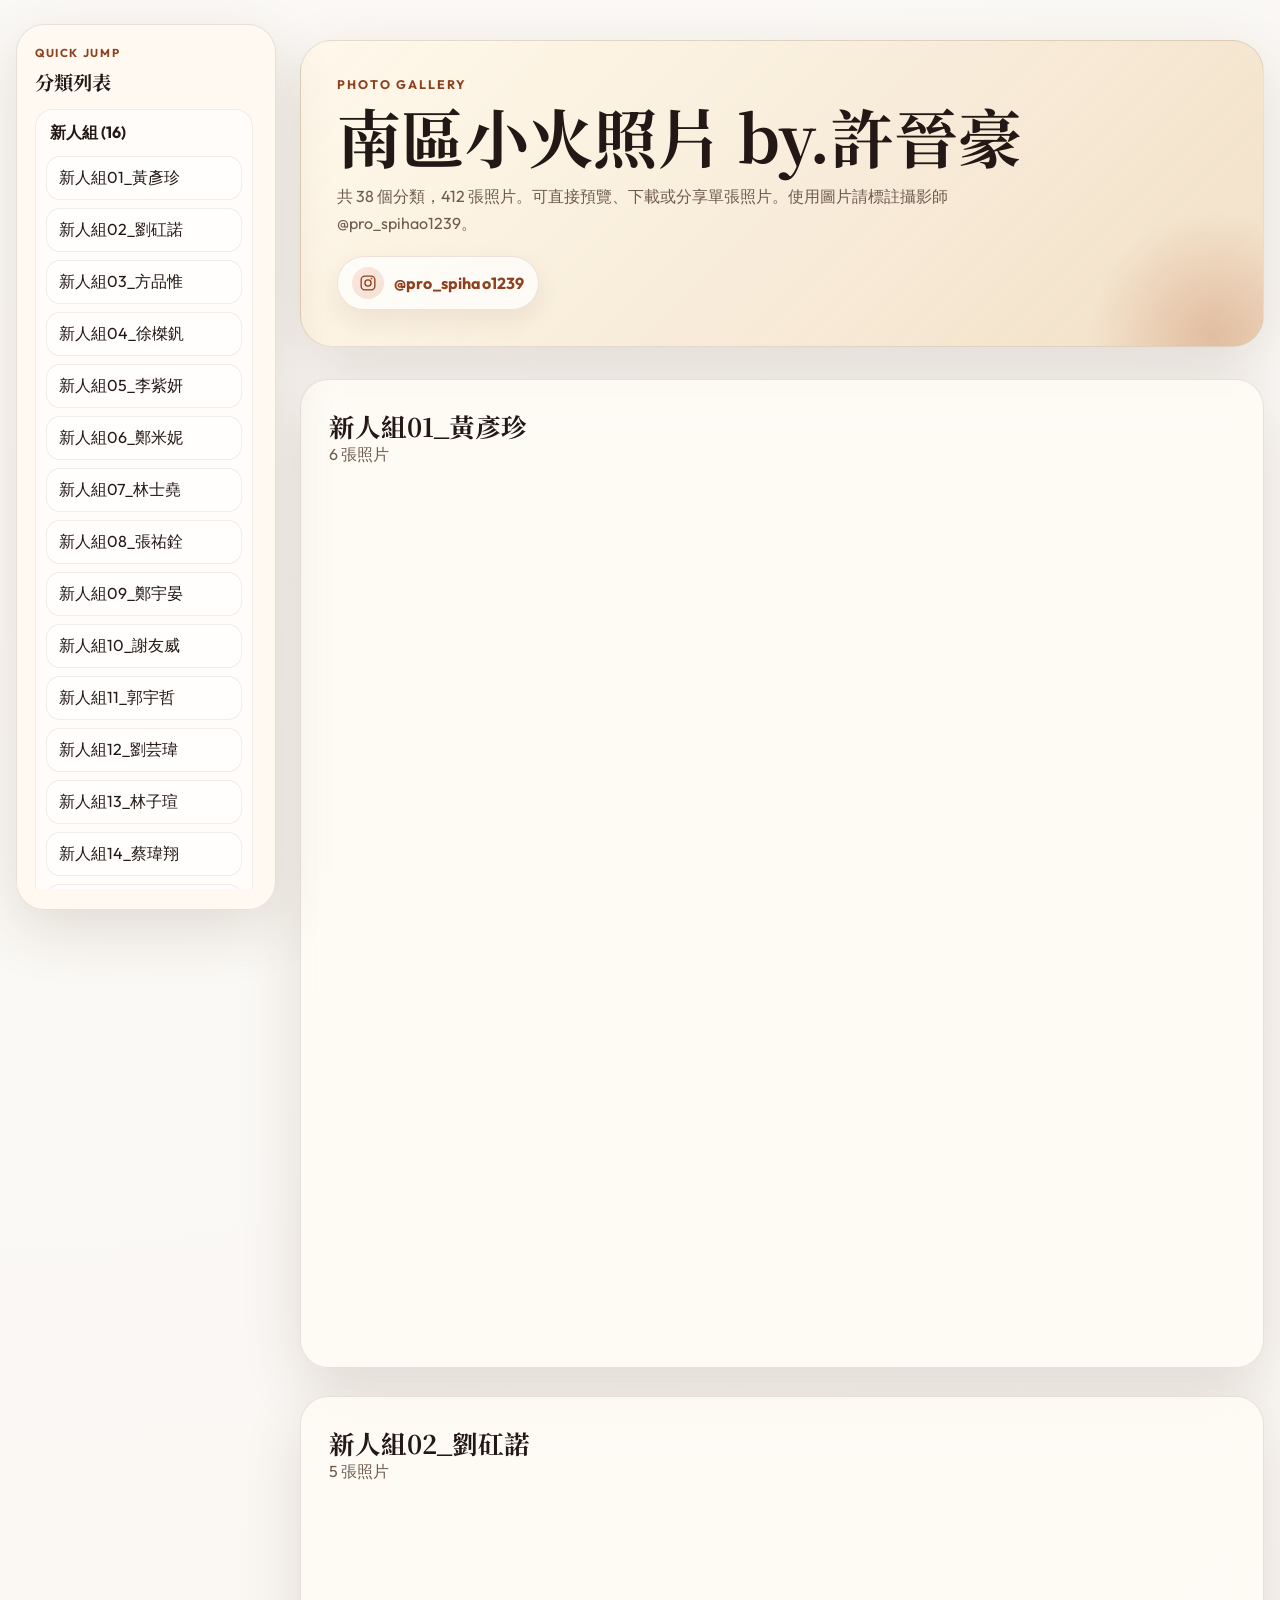
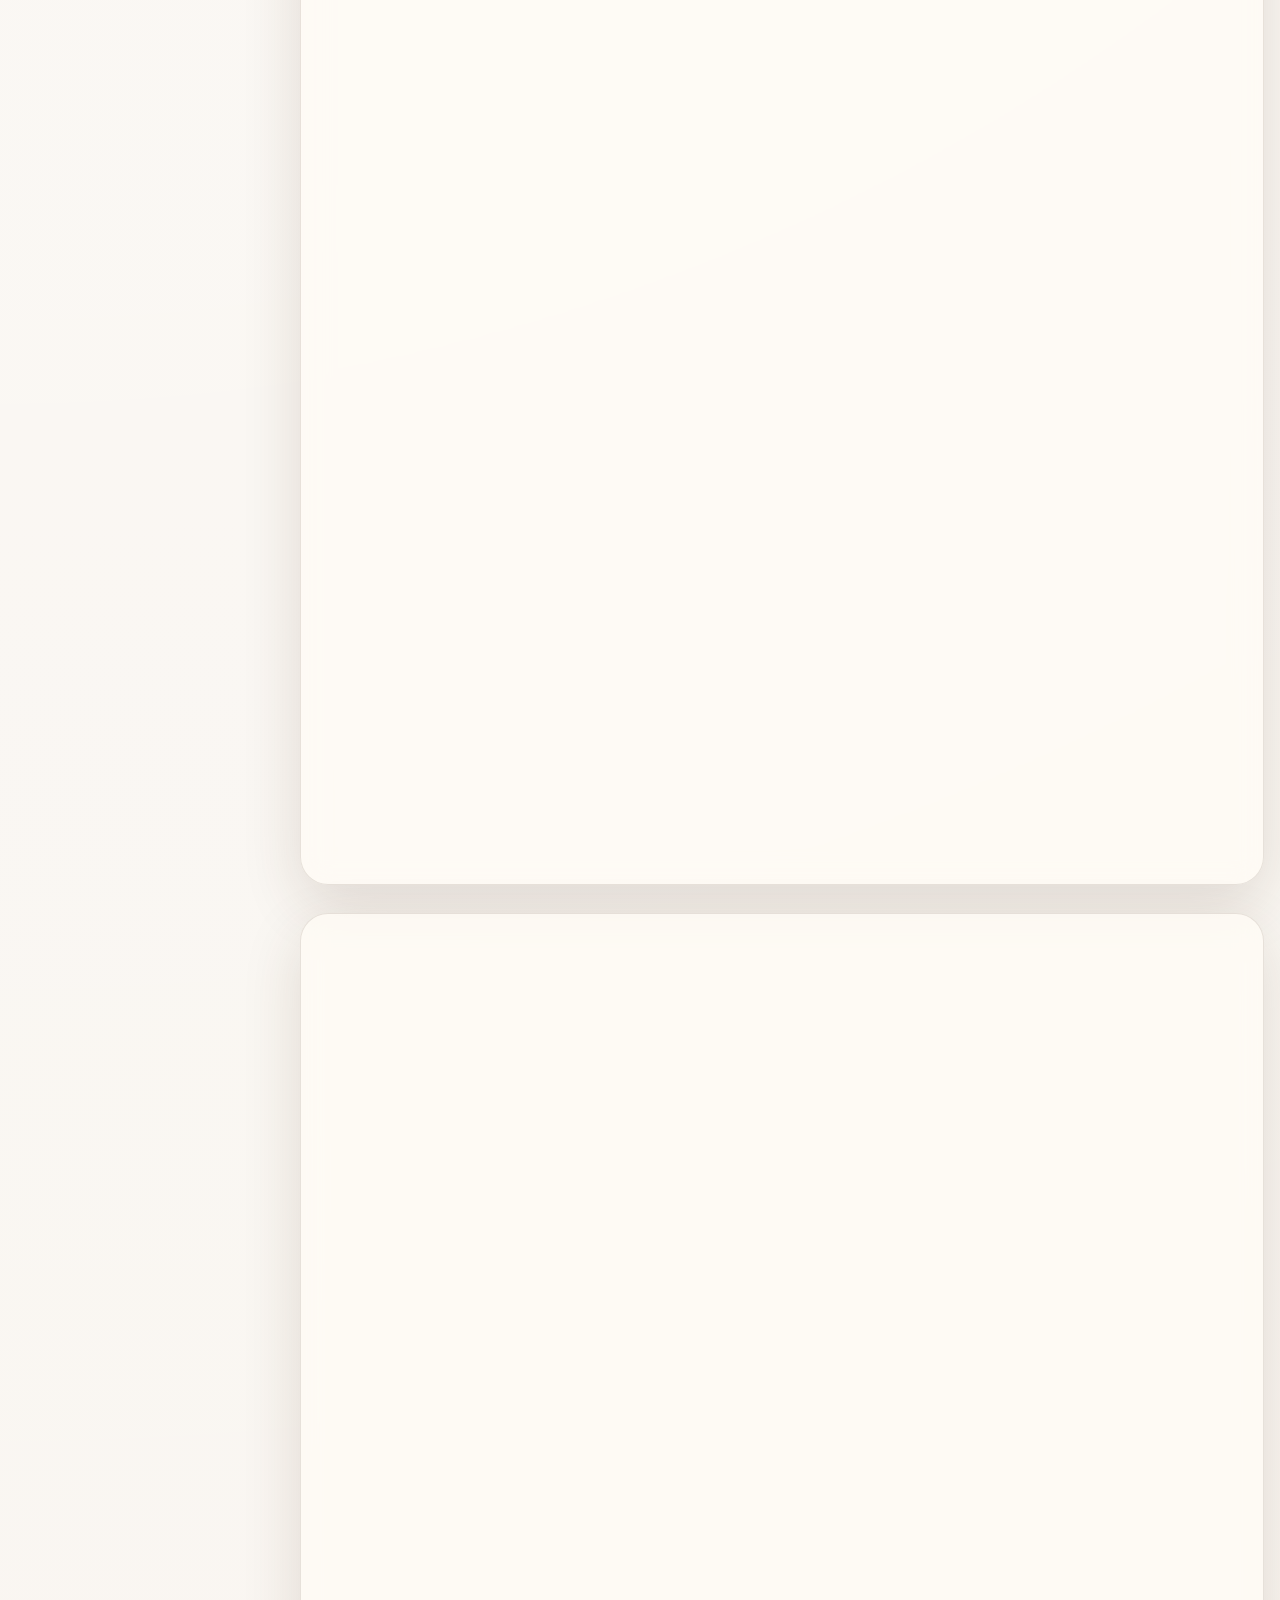
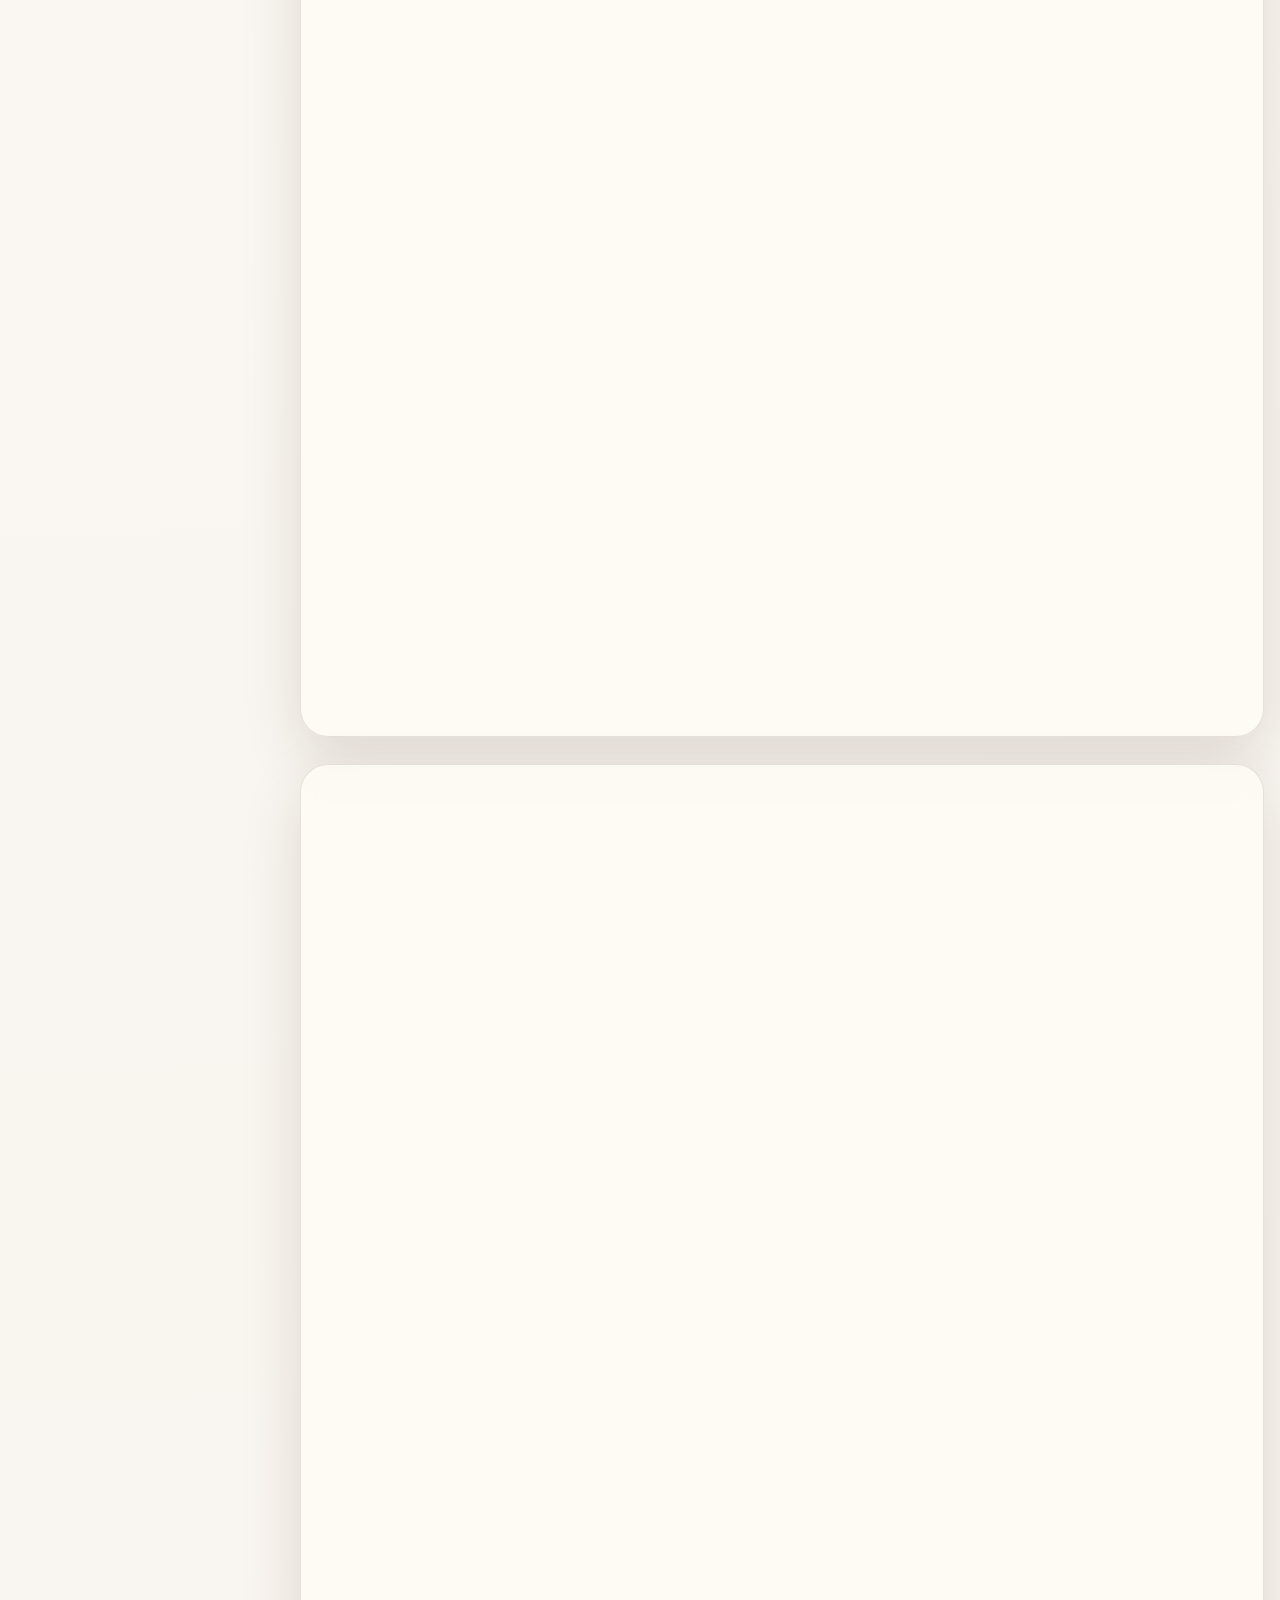
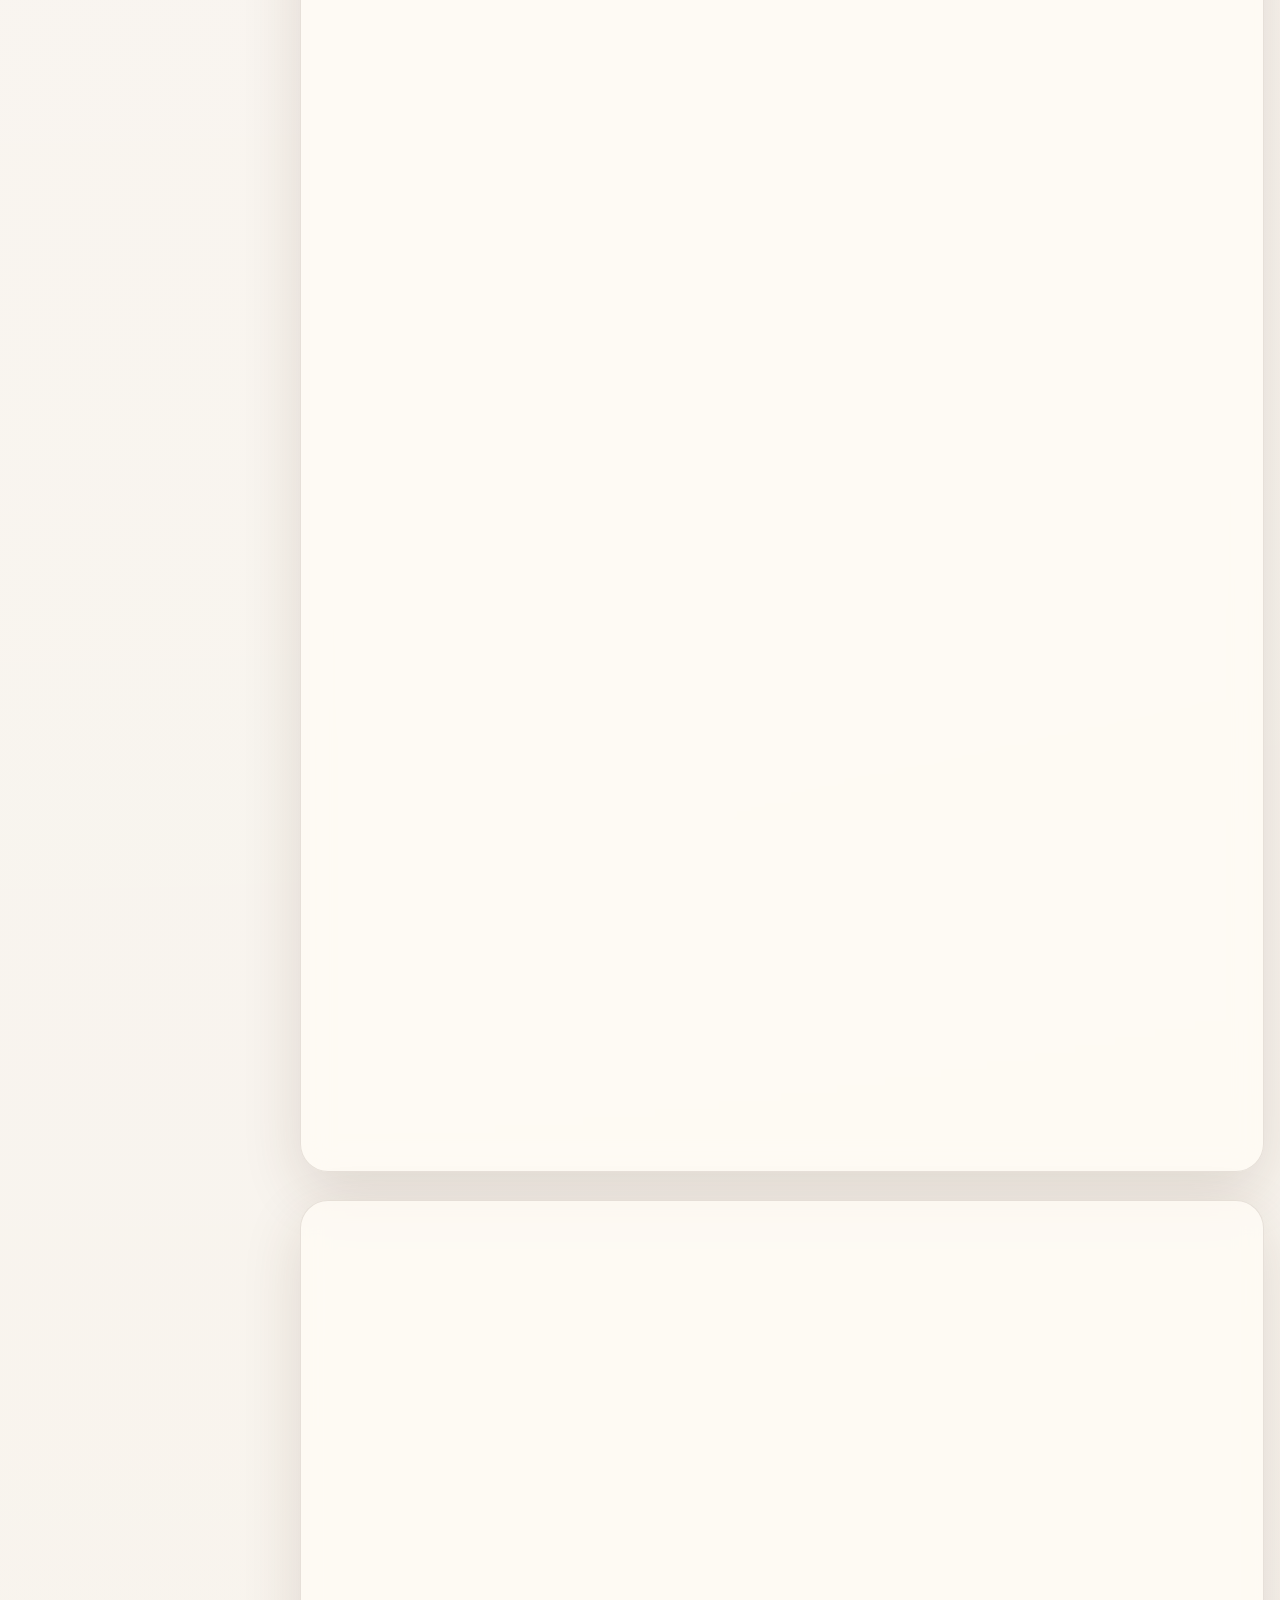
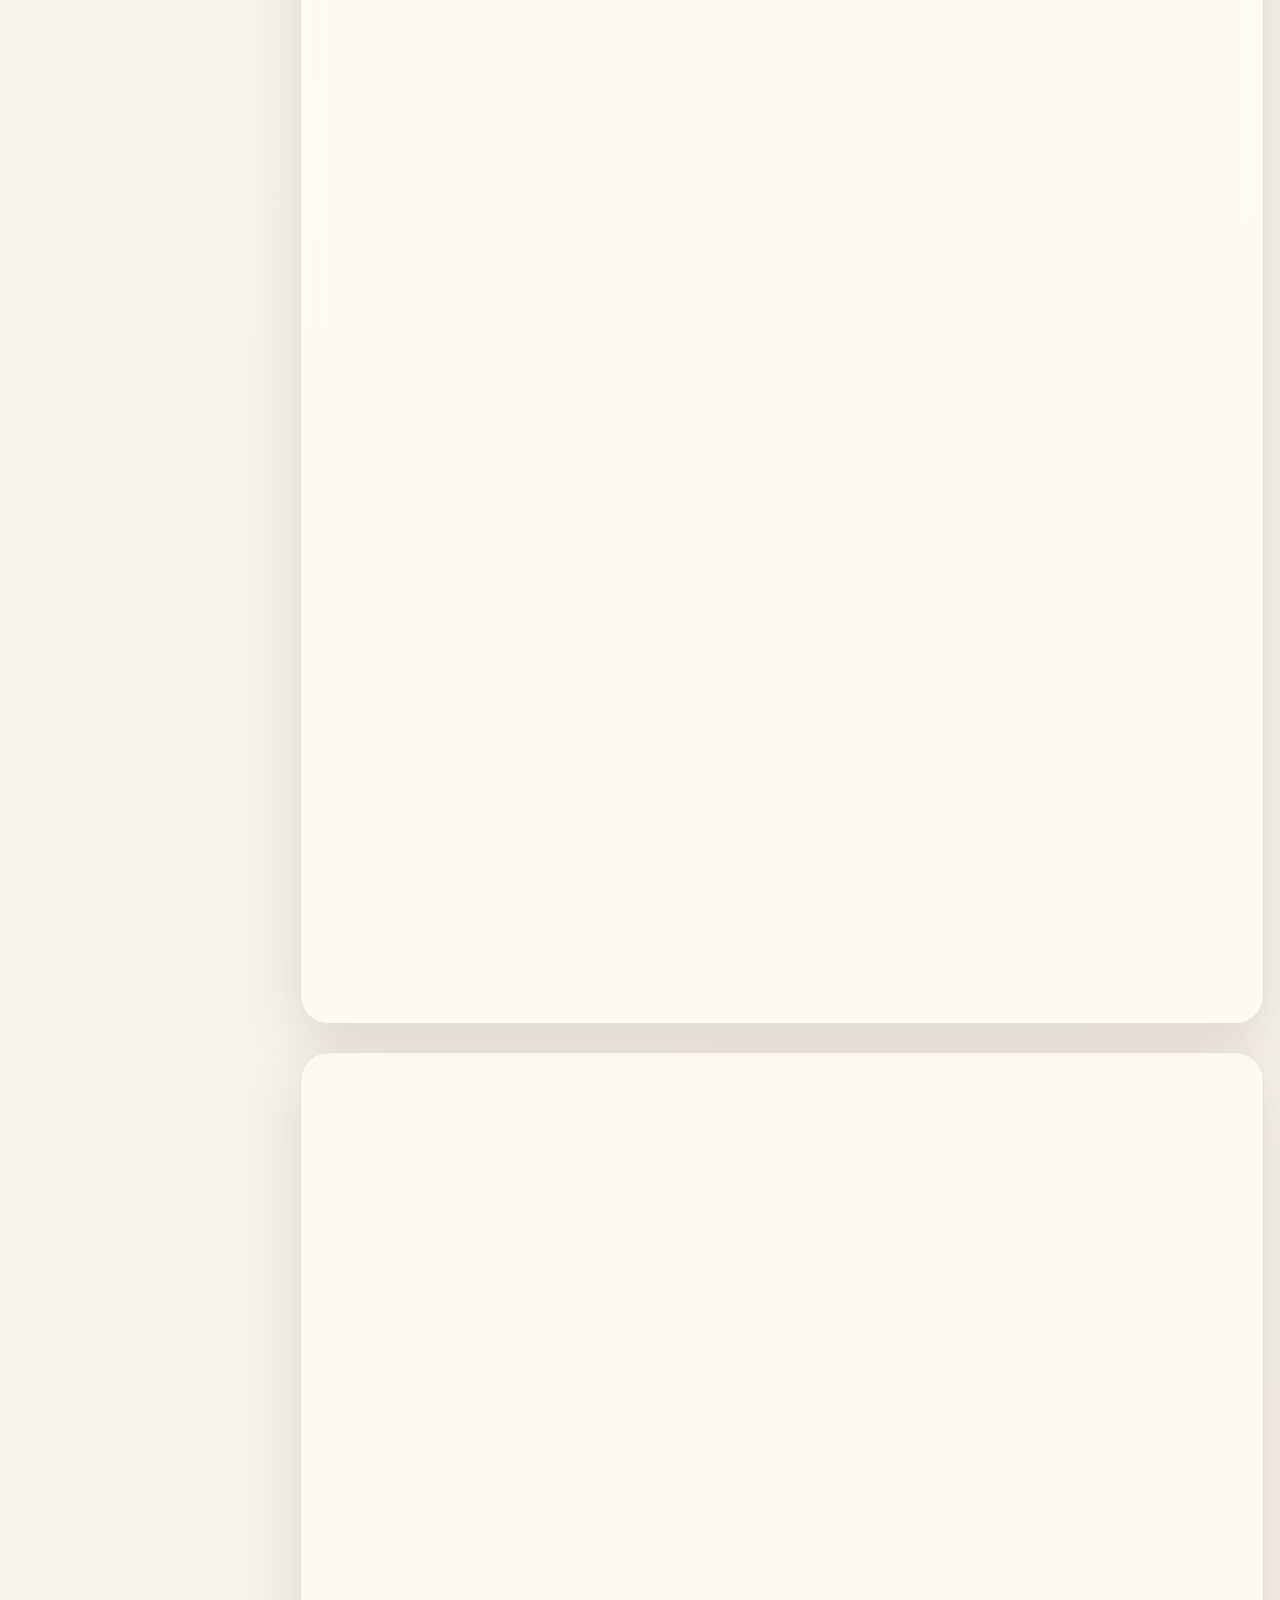
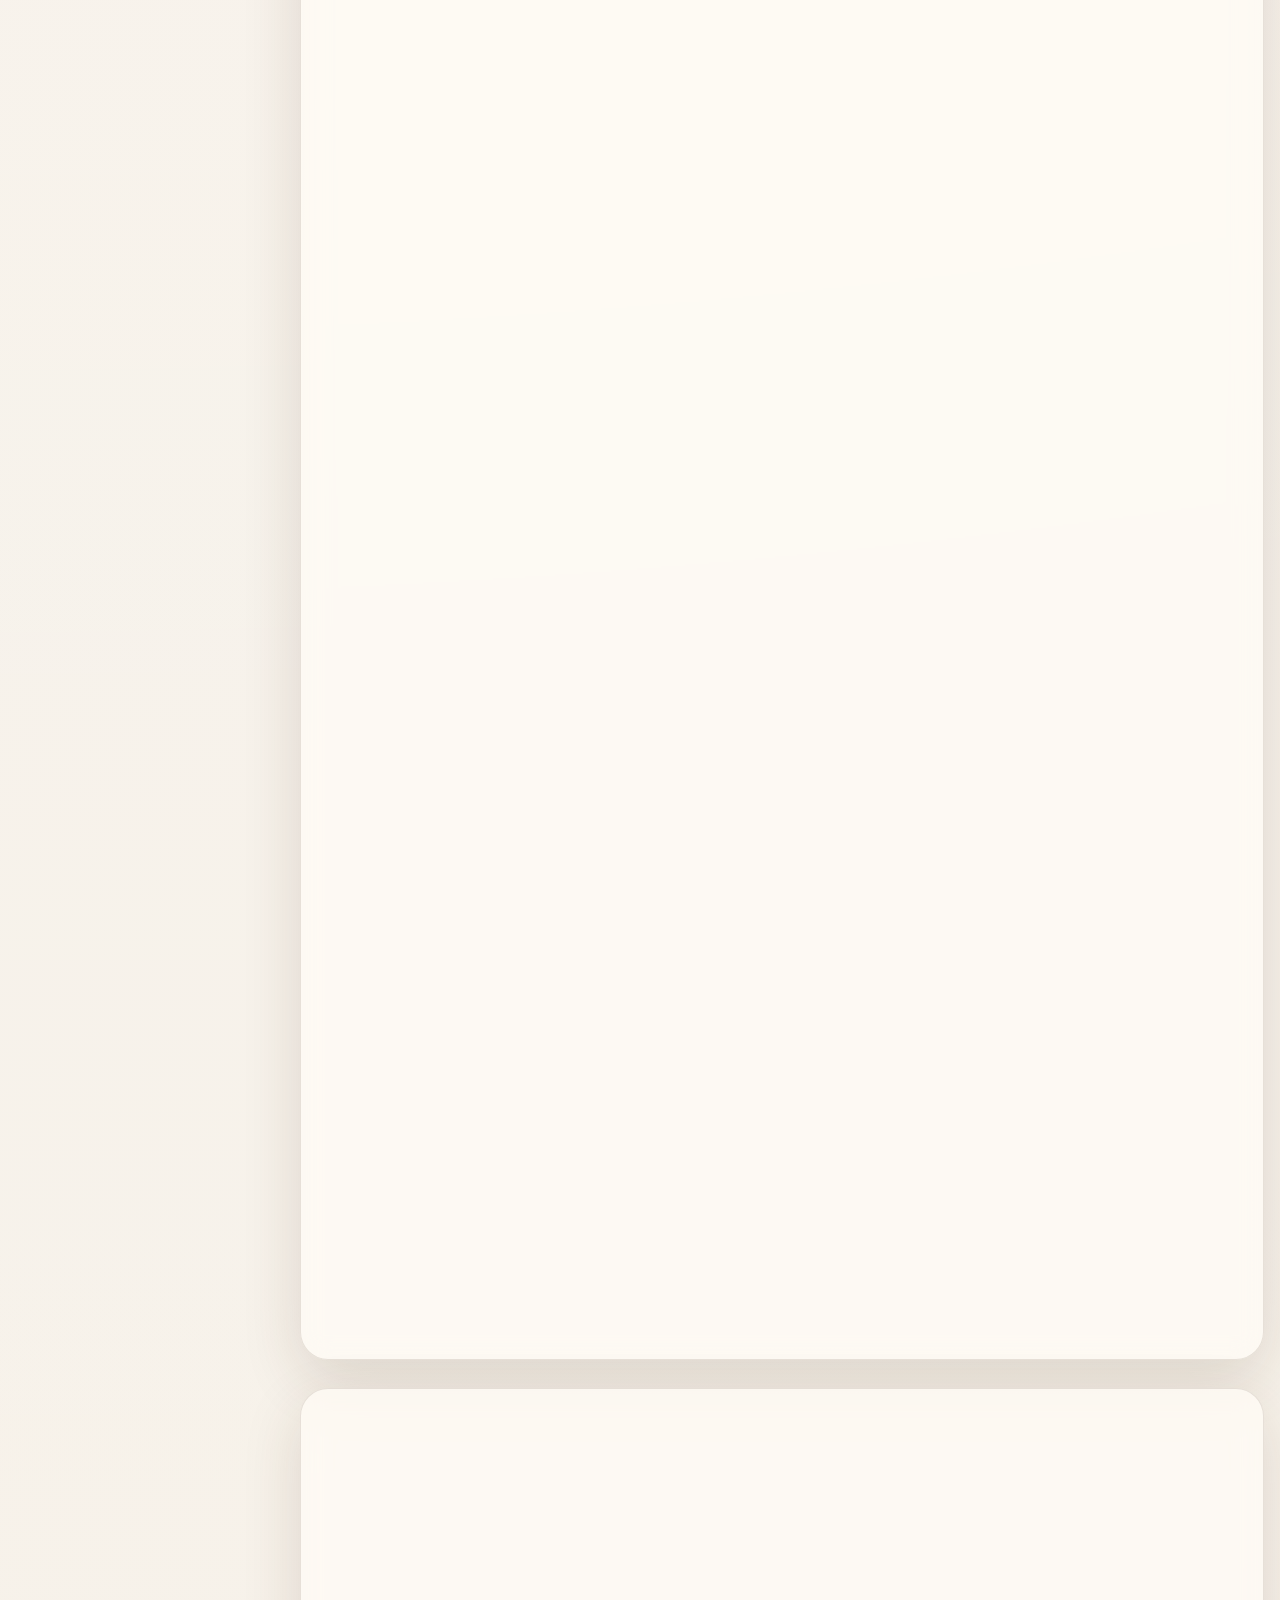
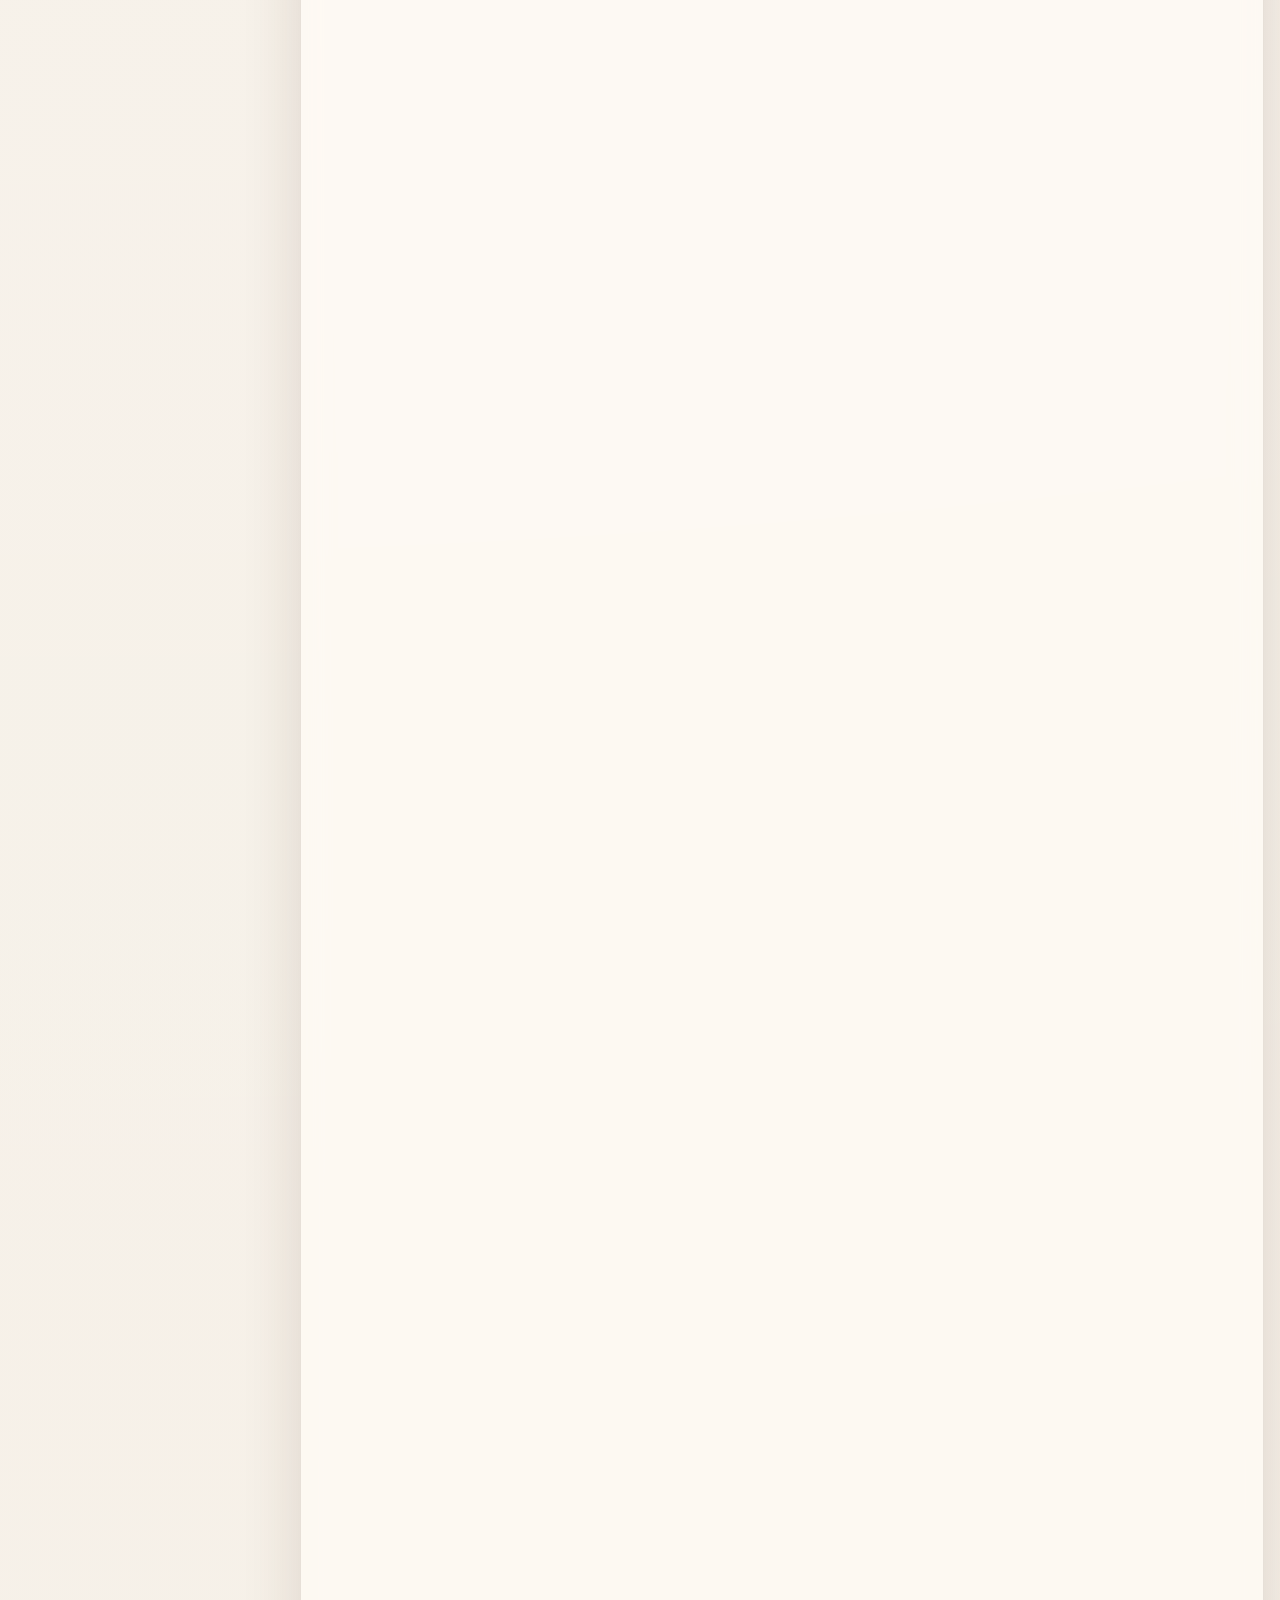
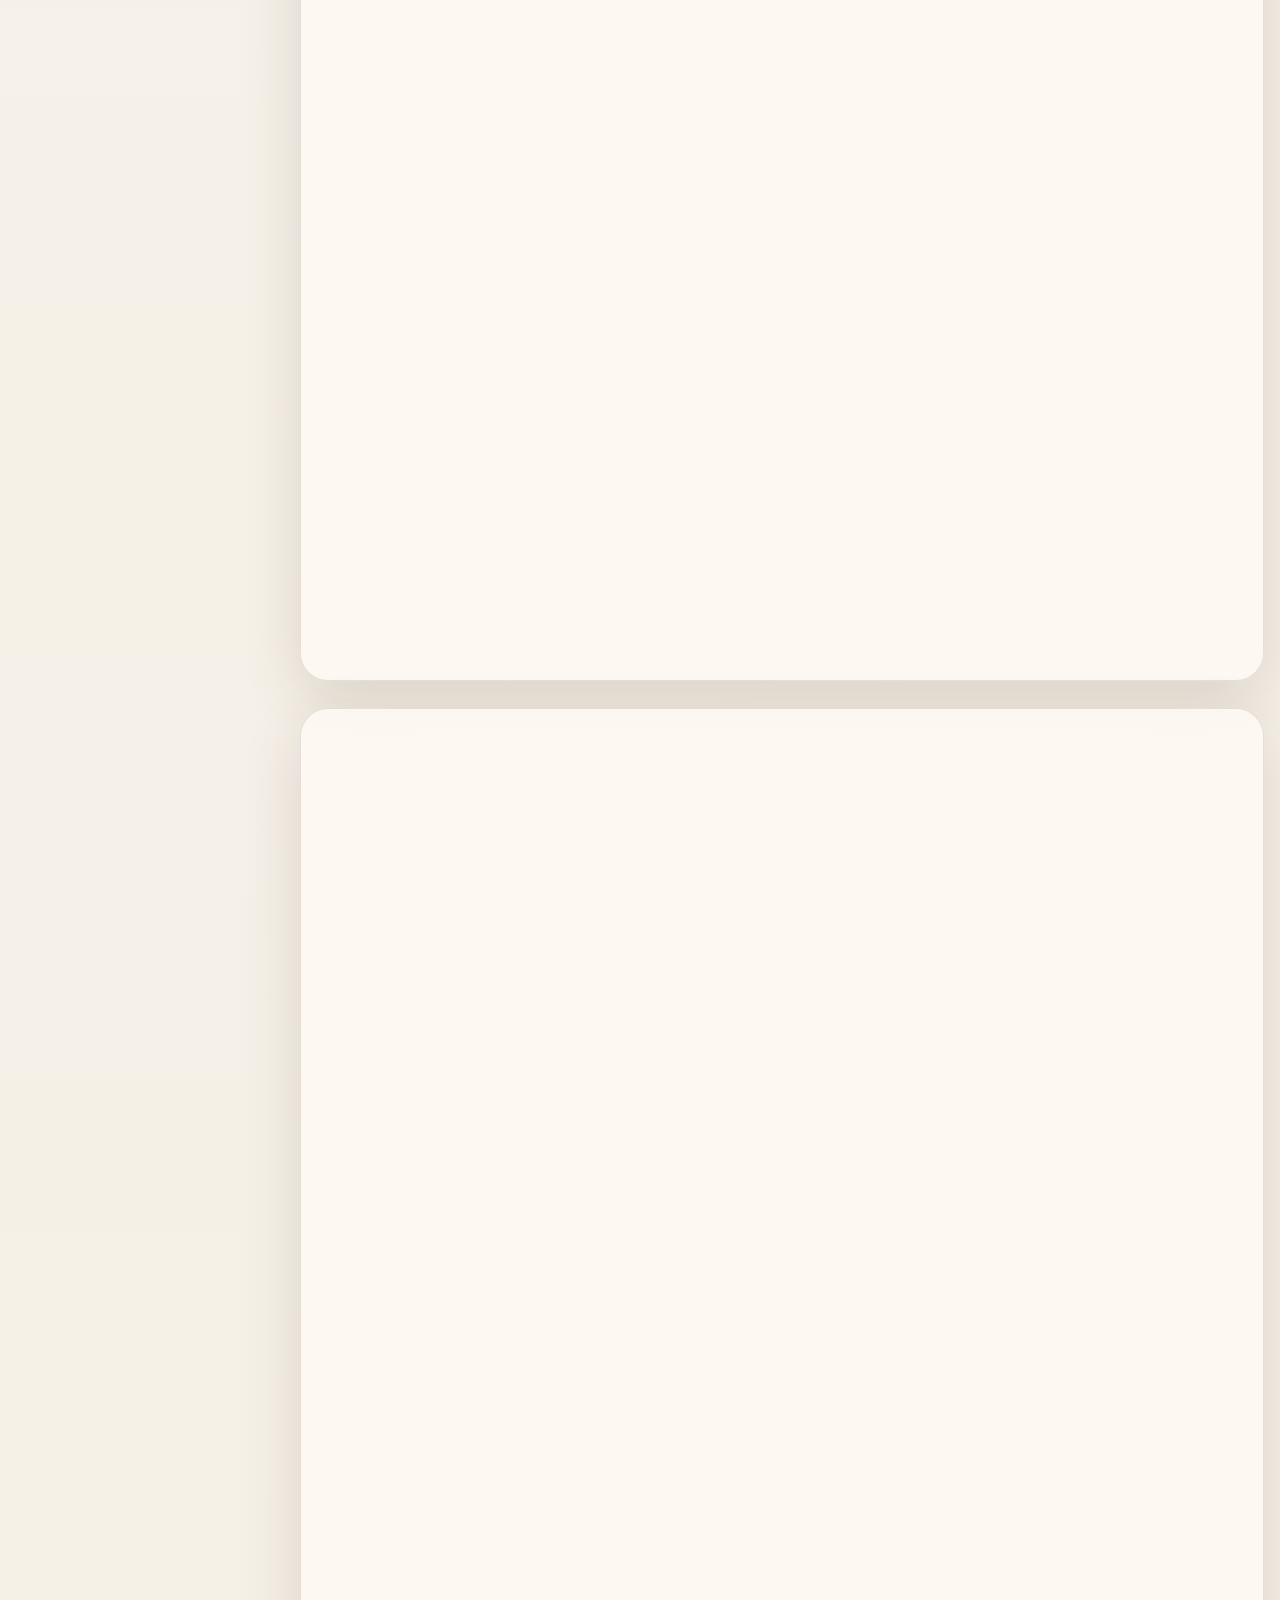
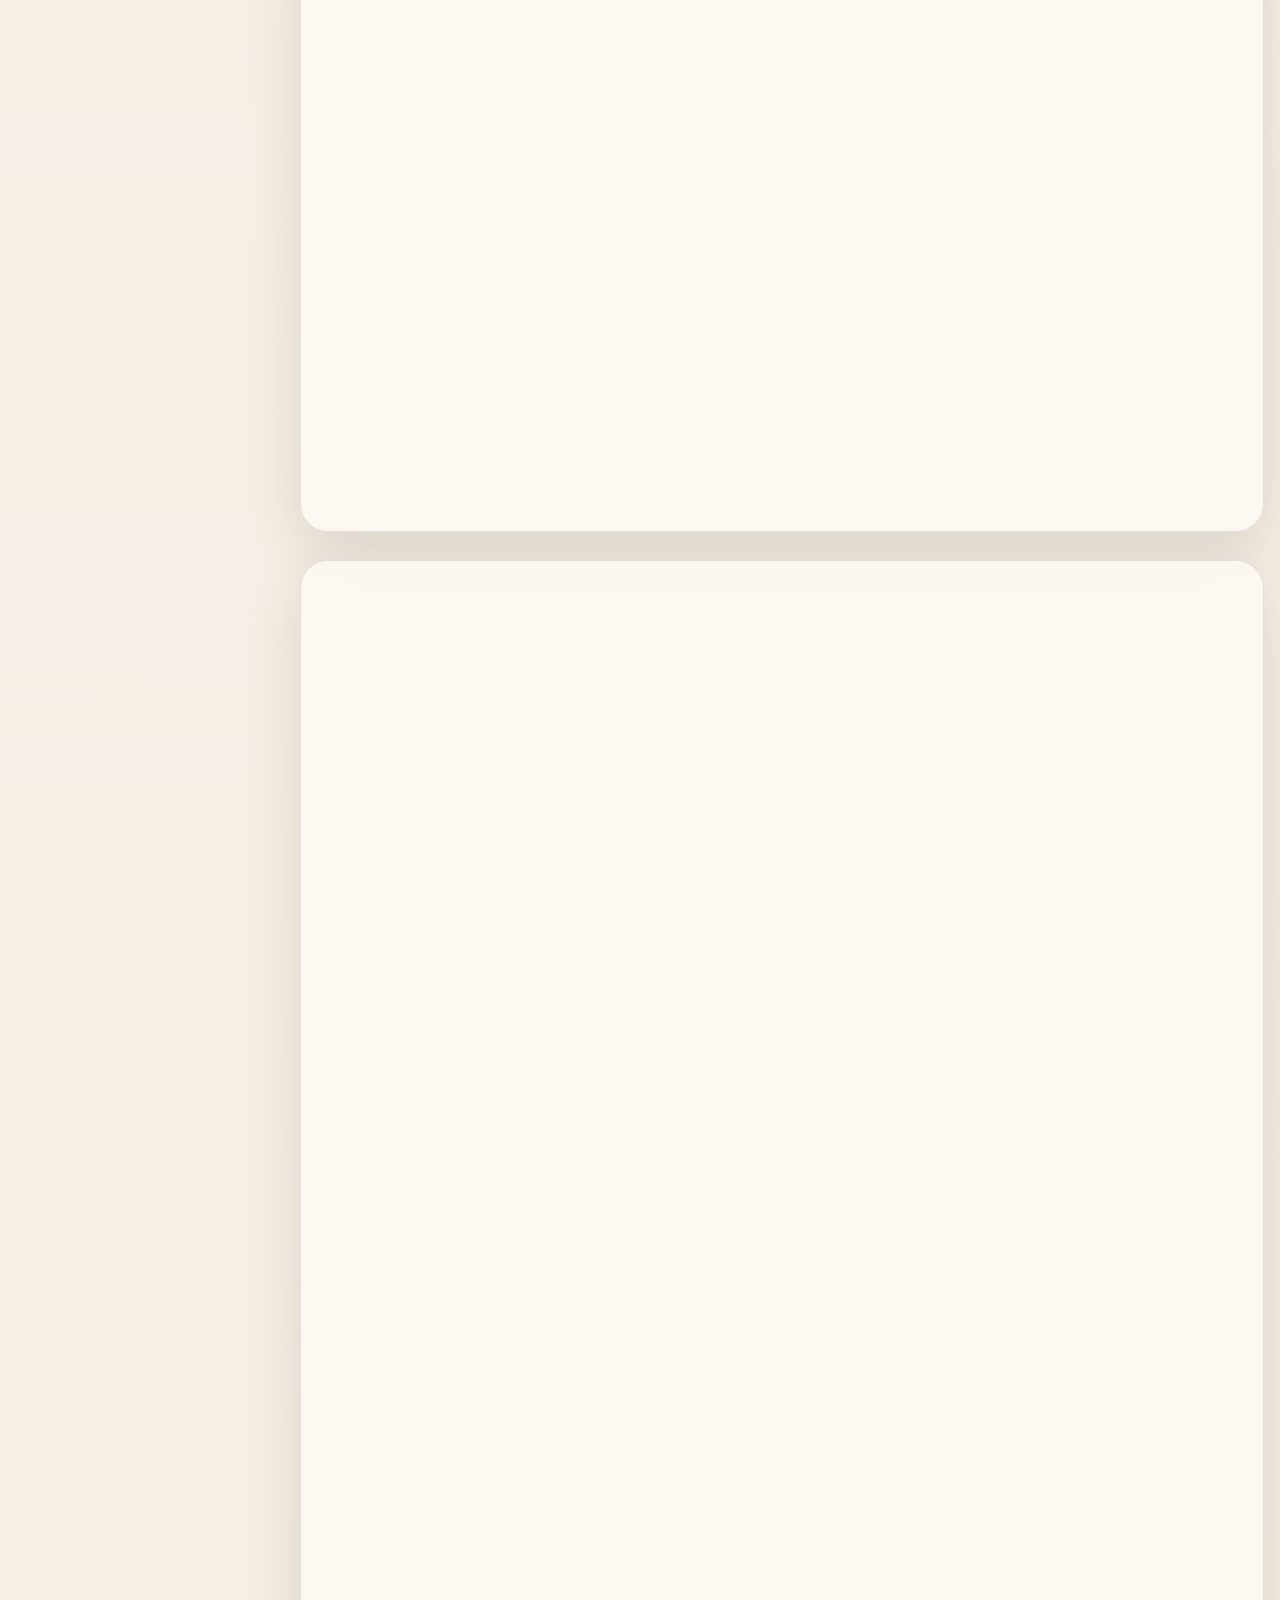
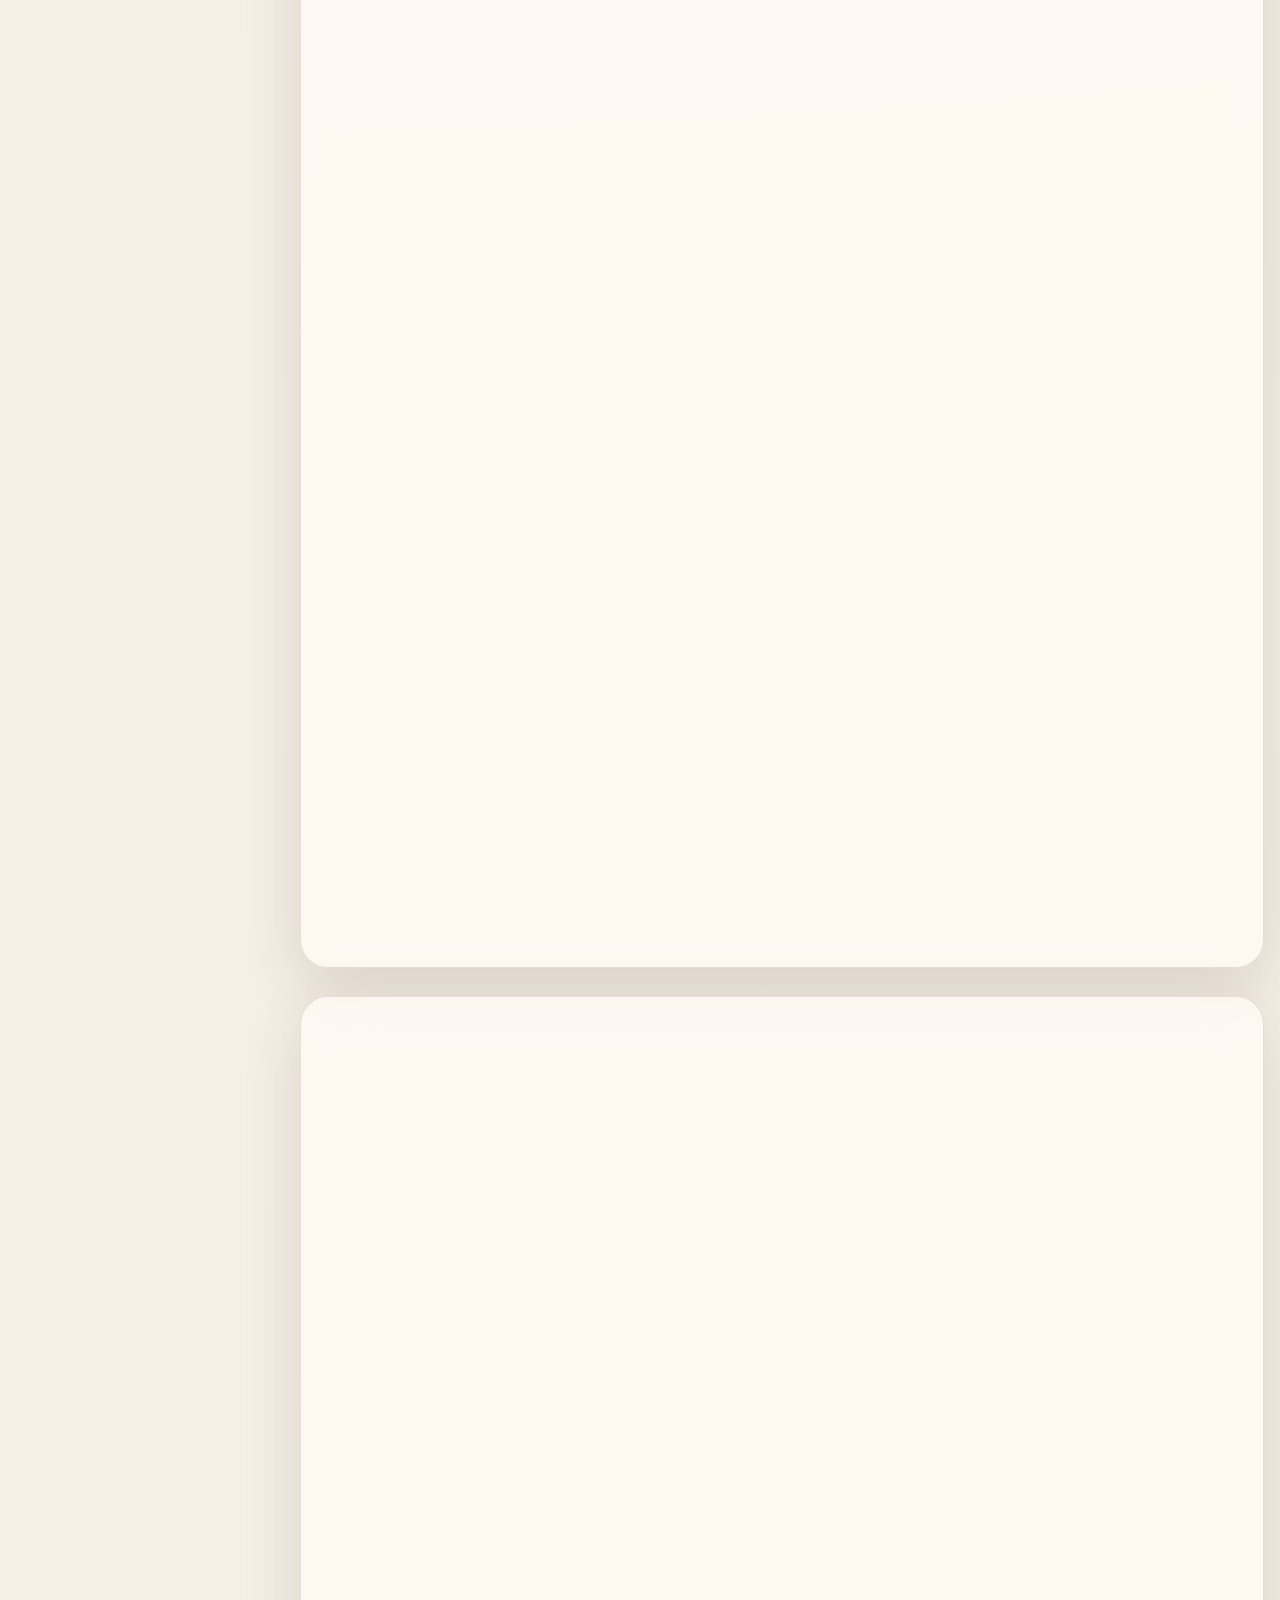
==== commit d04c6f19: "Remove bulk download action" ====
--- a/index.html
+++ b/index.html
@@ -10,7 +10,7 @@
       href="https://fonts.googleapis.com/css2?family=Noto+Serif+TC:wght@500;700&family=Outfit:wght@300;400;600;700&display=swap"
       rel="stylesheet"
     />
-    <link rel="stylesheet" href="./public/styles.css?v=20260425l" />
+    <link rel="stylesheet" href="./public/styles.css?v=20260425m" />
   </head>
   <body>
     <div class="page-shell">
@@ -63,9 +63,6 @@
             <h2 class="category-title"></h2>
             <p class="category-count"></p>
           </div>
-          <button class="category-download-button" type="button" data-role="download-all">
-            全部下載
-          </button>
         </div>
         <div class="photo-grid"></div>
         <p class="category-empty" hidden>目前尚未放入照片。</p>
@@ -110,7 +107,7 @@
       ↑
     </button>
 
-    <script src="./gallery-data.js?v=20260425l"></script>
-    <script type="module" src="./public/app.js?v=20260425l"></script>
+    <script src="./gallery-data.js?v=20260425m"></script>
+    <script type="module" src="./public/app.js?v=20260425m"></script>
   </body>
 </html>
--- a/public/styles.css
+++ b/public/styles.css
@@ -326,42 +326,6 @@
 
 .category-header > div:first-child {
   min-width: 0;
-}
-
-.category-download-button {
-  flex: 0 0 auto;
-  appearance: none;
-  border: 1px solid rgba(143, 65, 30, 0.16);
-  background: rgba(255, 255, 255, 0.8);
-  color: var(--accent-strong);
-  border-radius: 999px;
-  padding: 10px 14px;
-  font-size: 0.92rem;
-  font-weight: 700;
-  cursor: pointer;
-  transition:
-    transform 160ms ease,
-    background 160ms ease,
-    border-color 160ms ease,
-    opacity 160ms ease;
-}
-
-.category-download-button:hover,
-.category-download-button:focus-visible {
-  transform: translateY(-1px);
-  background: rgba(247, 231, 208, 0.96);
-  border-color: rgba(143, 65, 30, 0.28);
-}
-
-.category-download-button:disabled {
-  opacity: 0.45;
-  cursor: not-allowed;
-  transform: none;
-}
-
-.category-download-button:focus-visible {
-  outline: 2px solid rgba(181, 93, 52, 0.34);
-  outline-offset: 2px;
 }
 
 .category-title,
@@ -635,11 +599,6 @@
     font-size: 0.95rem;
   }
 
-  .category-download-button {
-    padding: 8px 12px;
-    font-size: 0.82rem;
-  }
-
   .side-nav {
     position: fixed;
     top: max(8px, env(safe-area-inset-top));
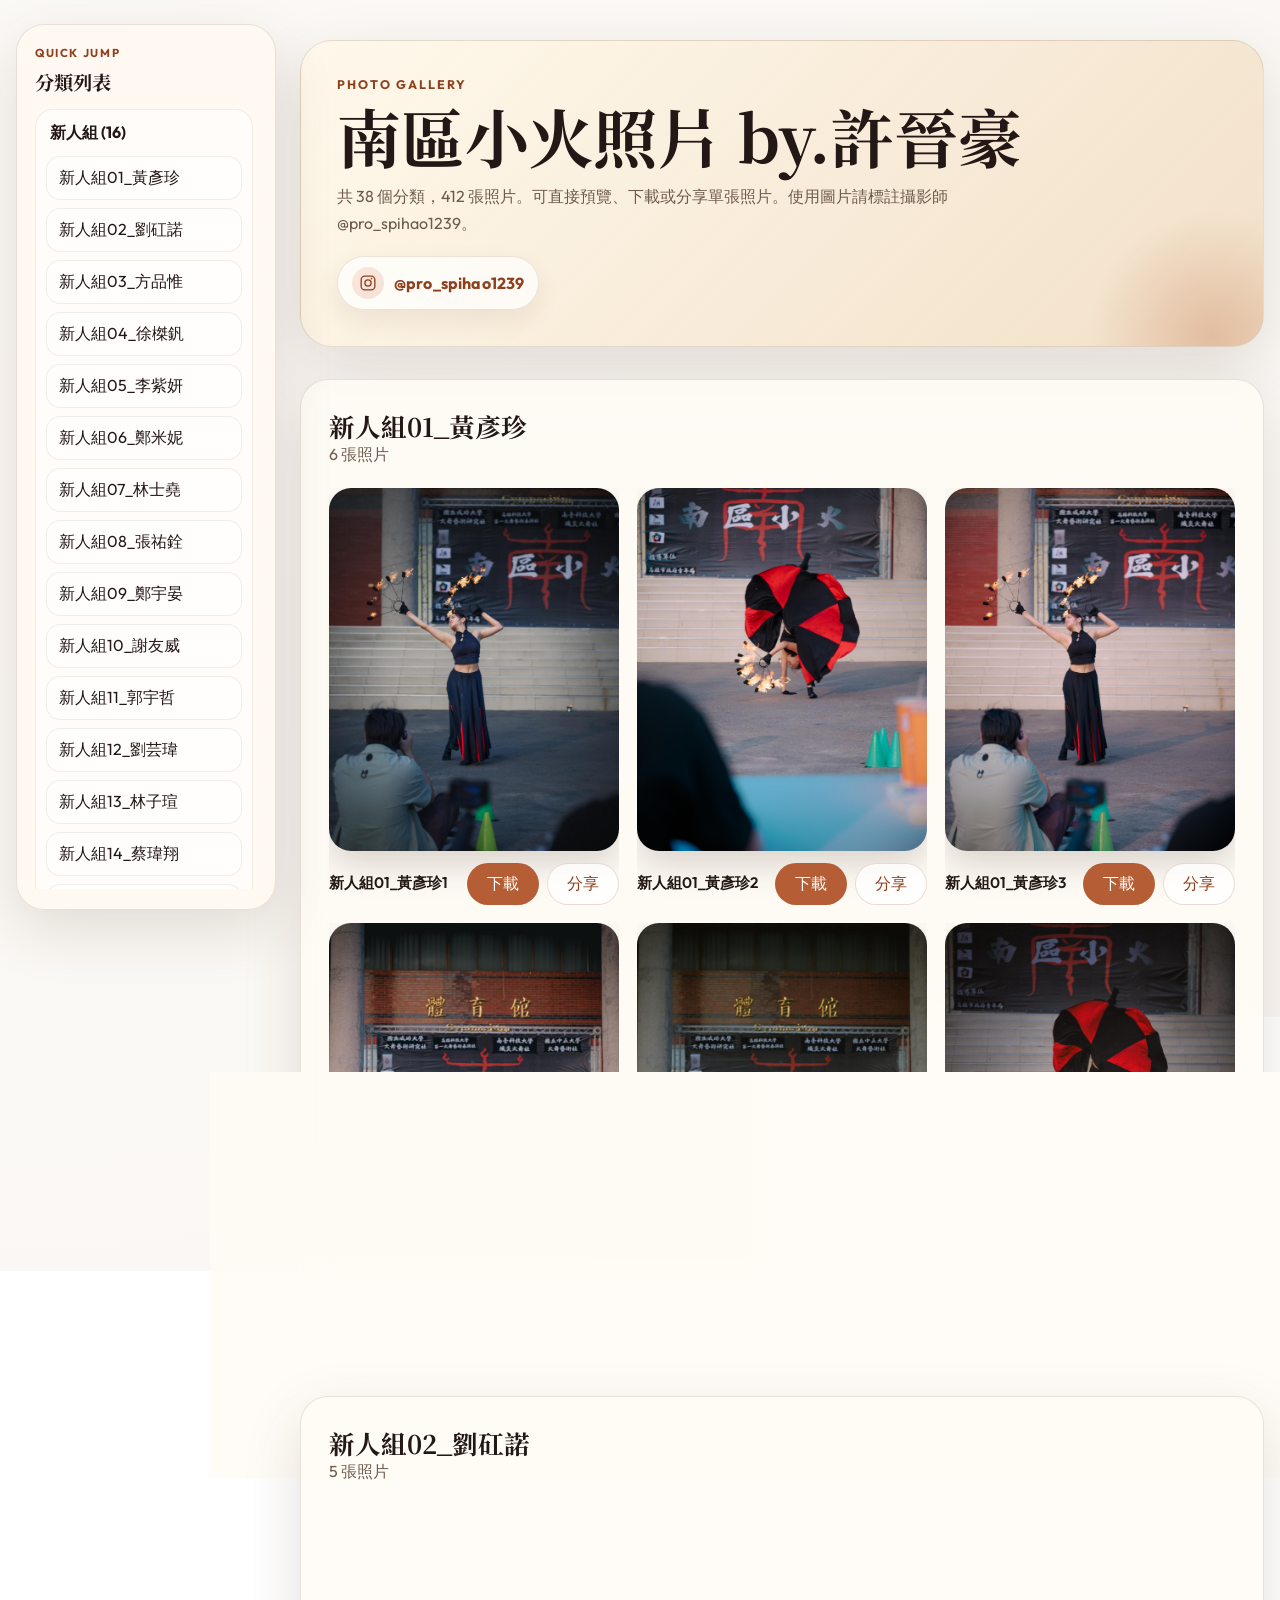
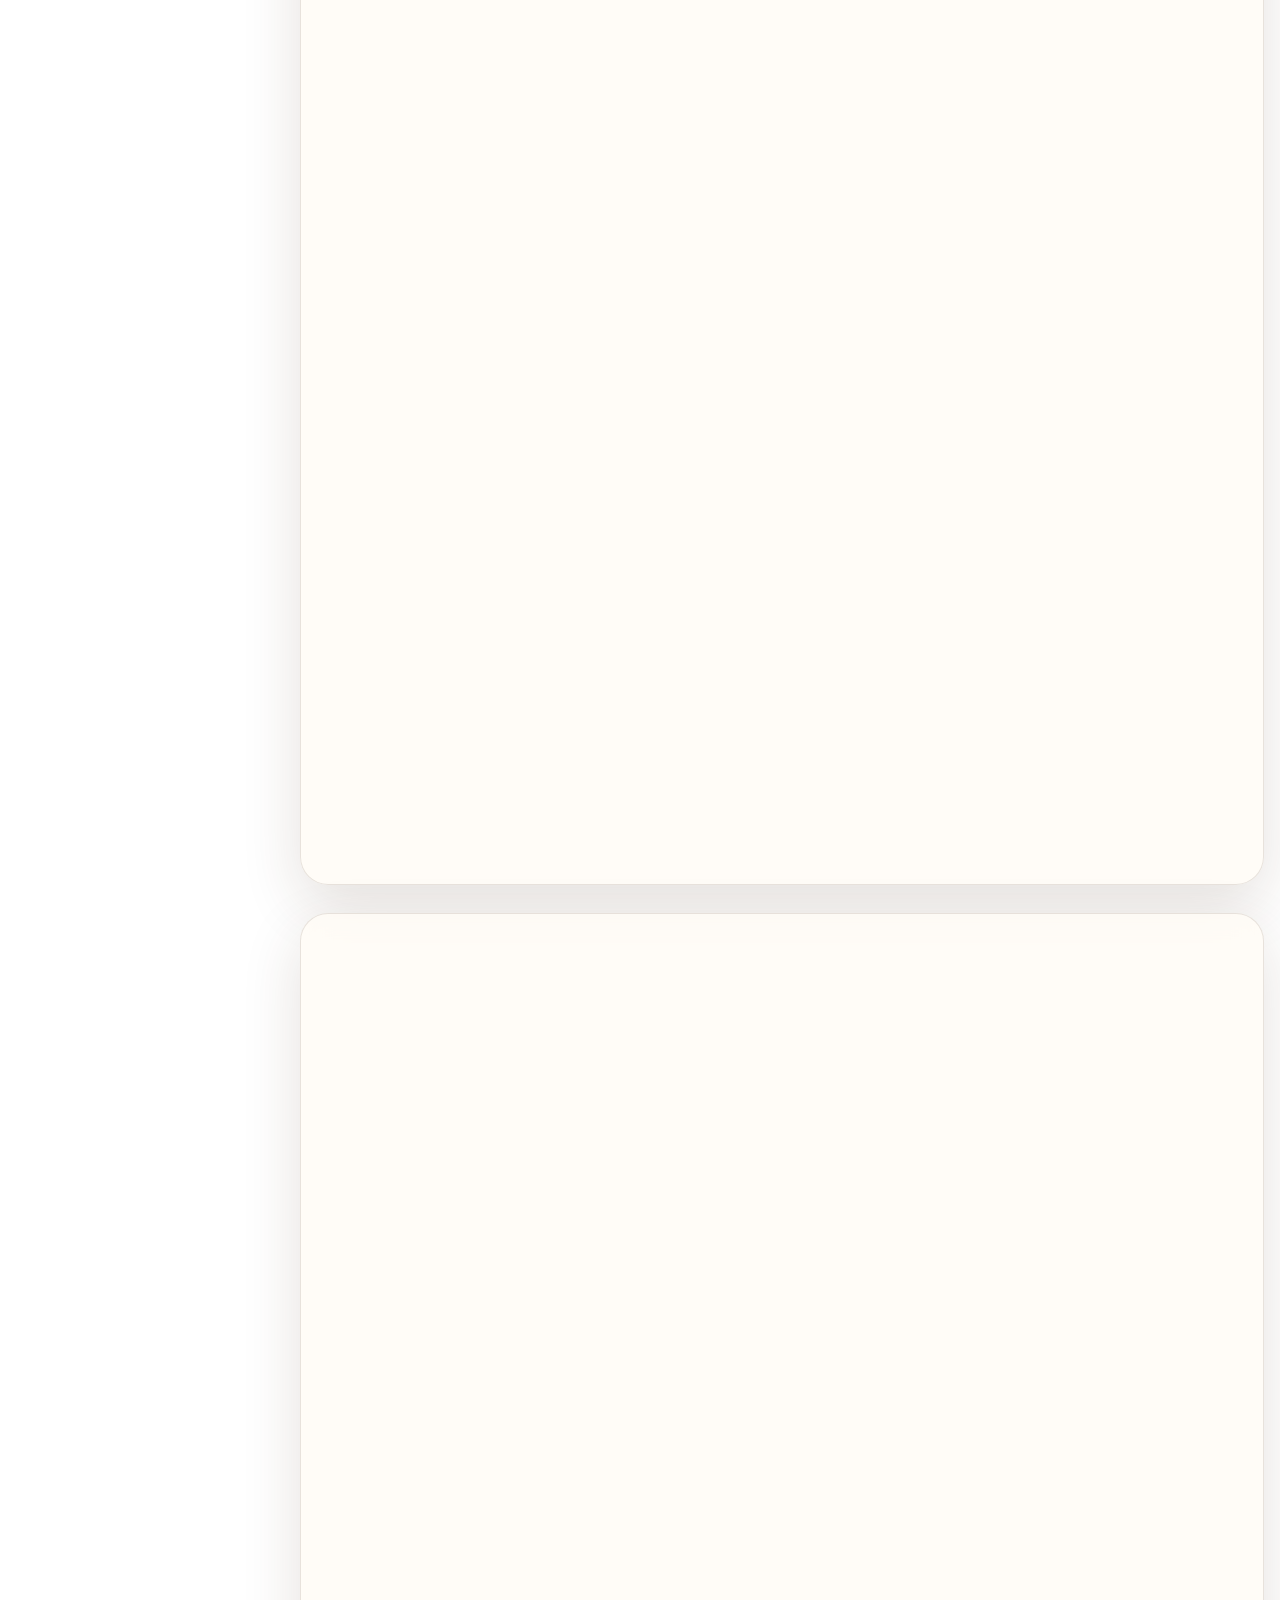
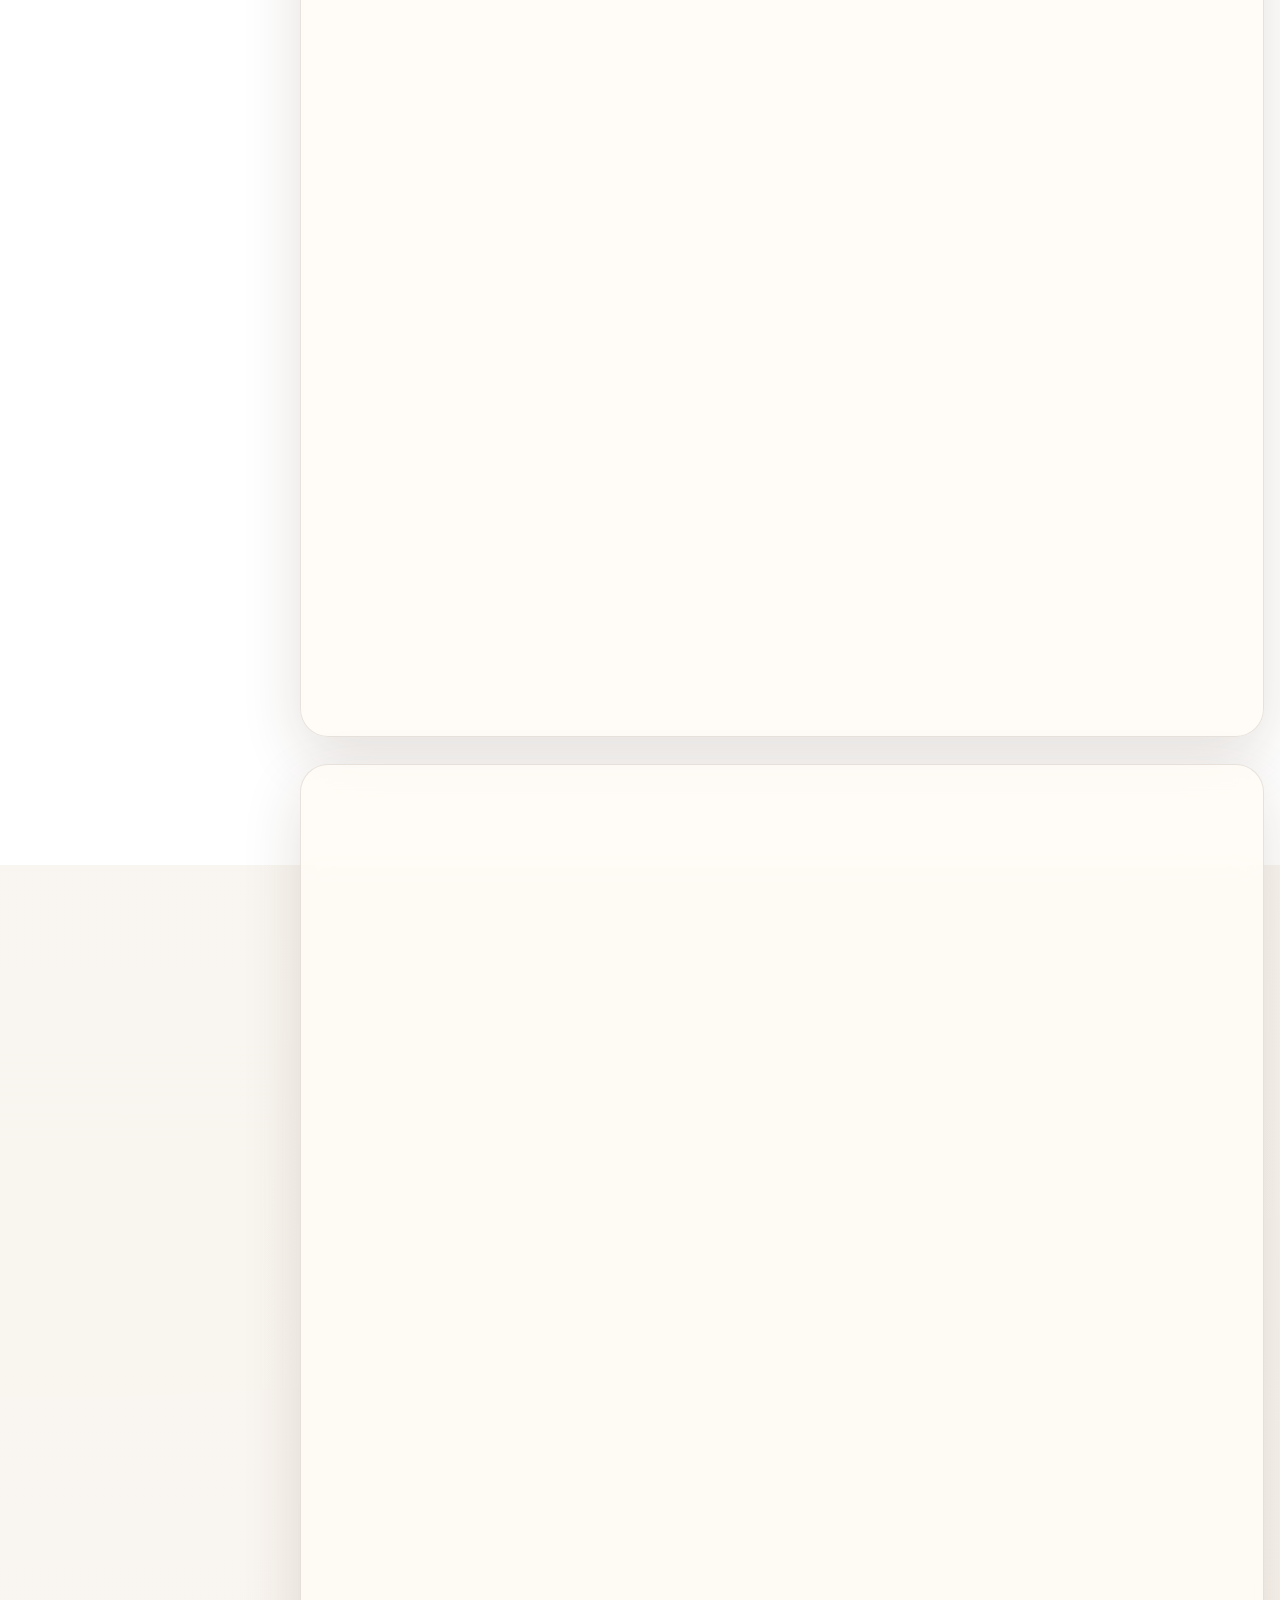
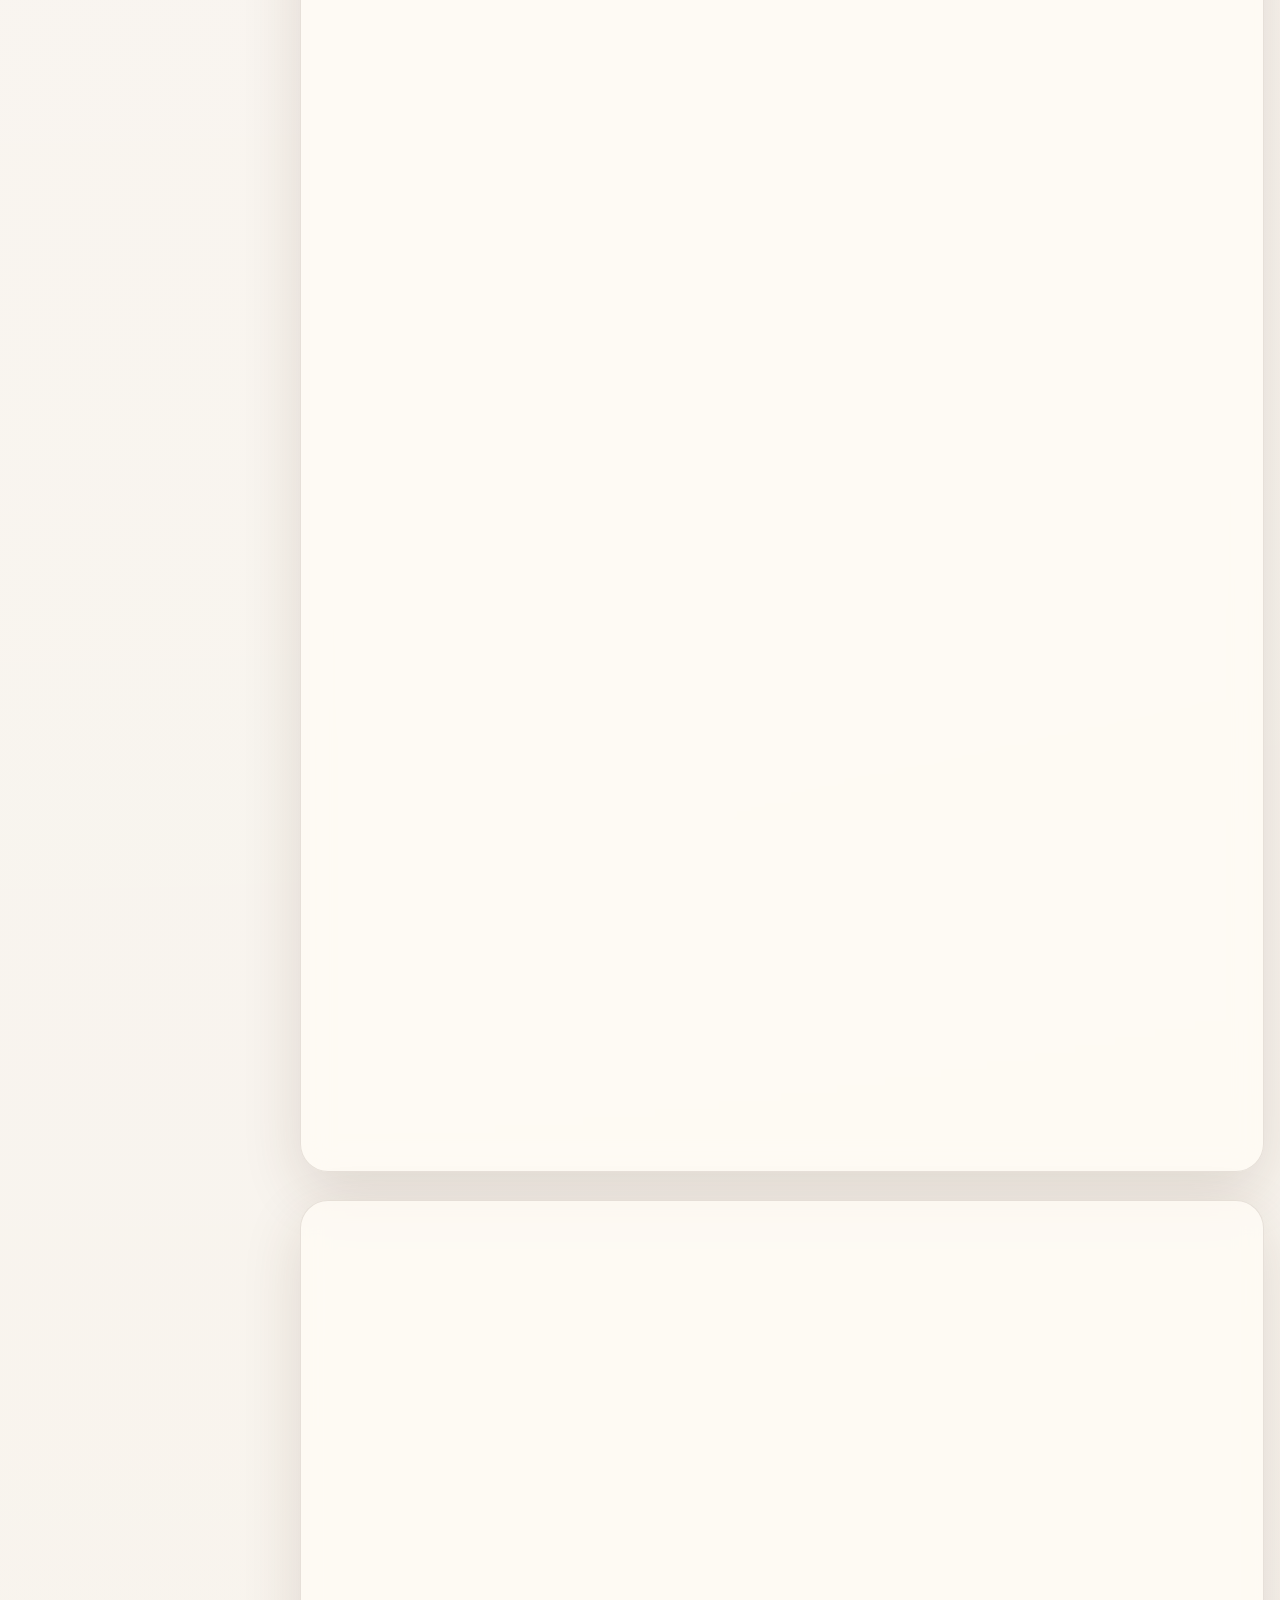
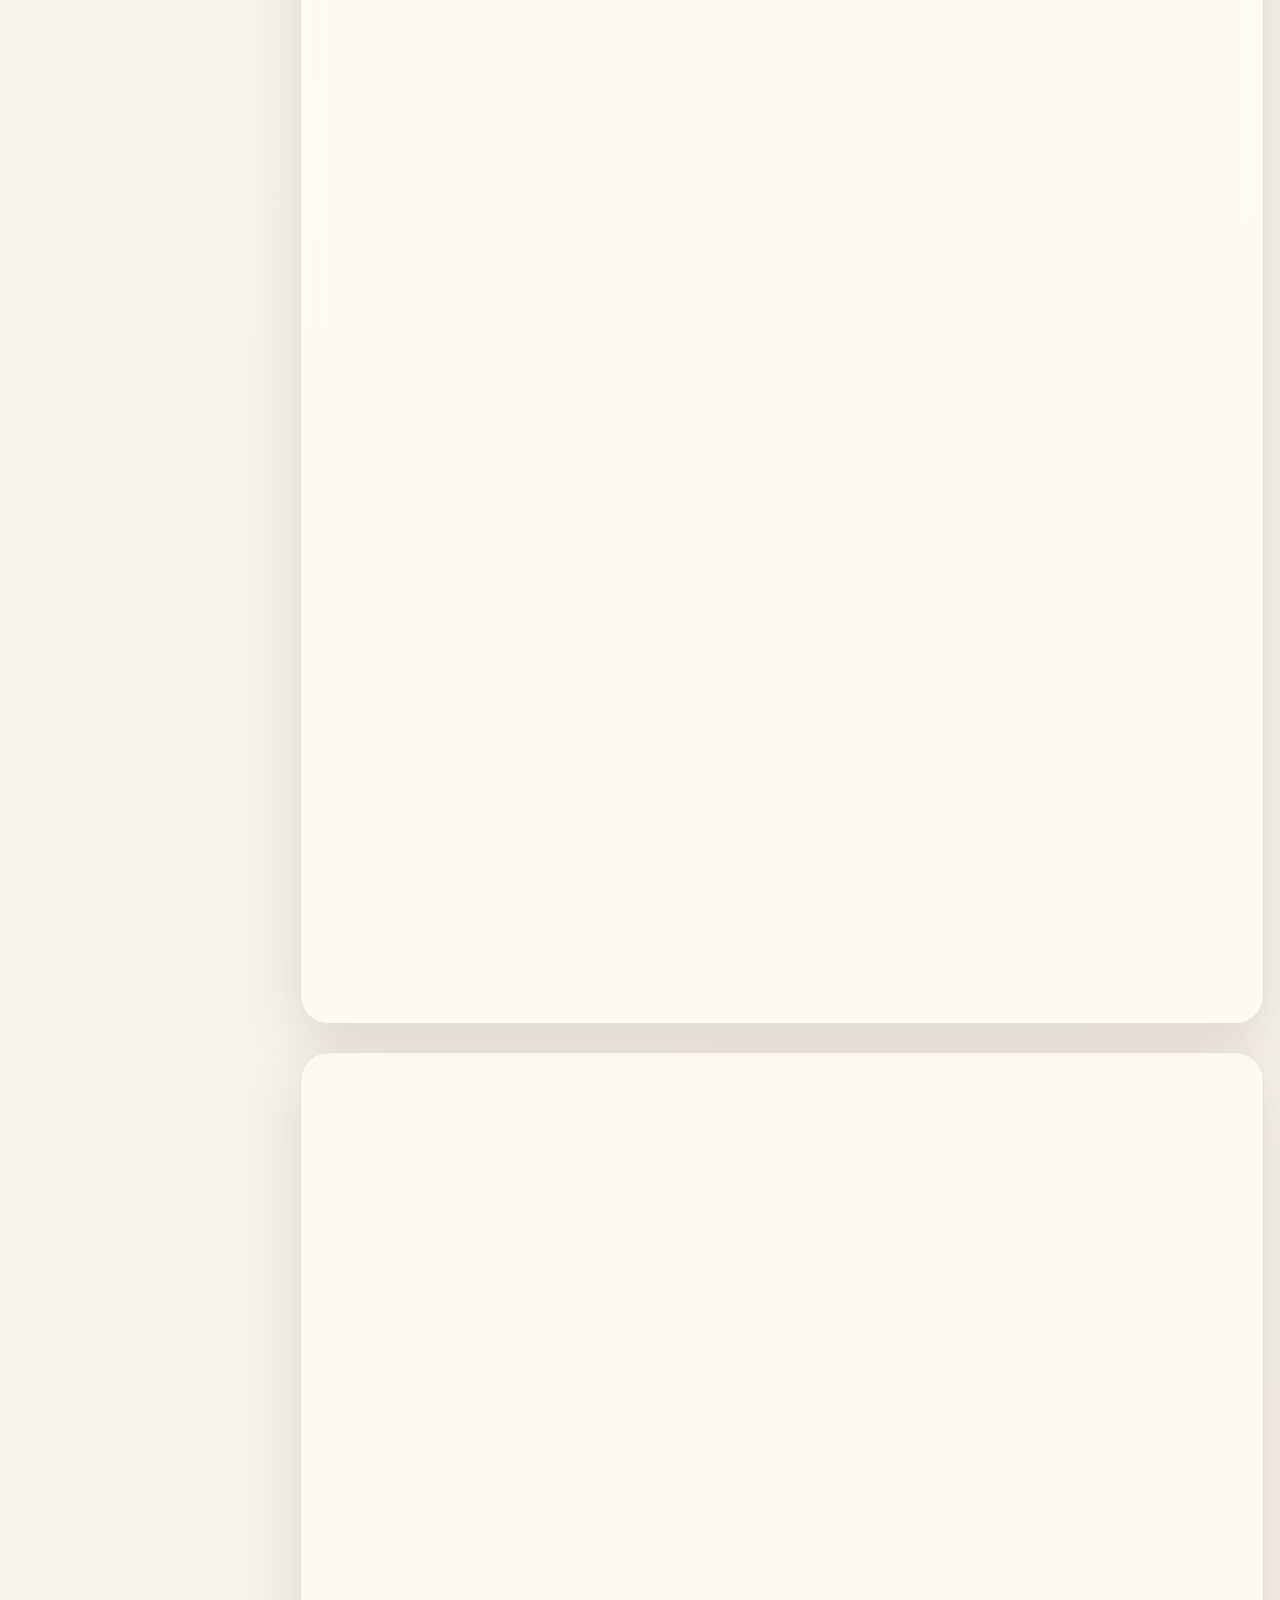
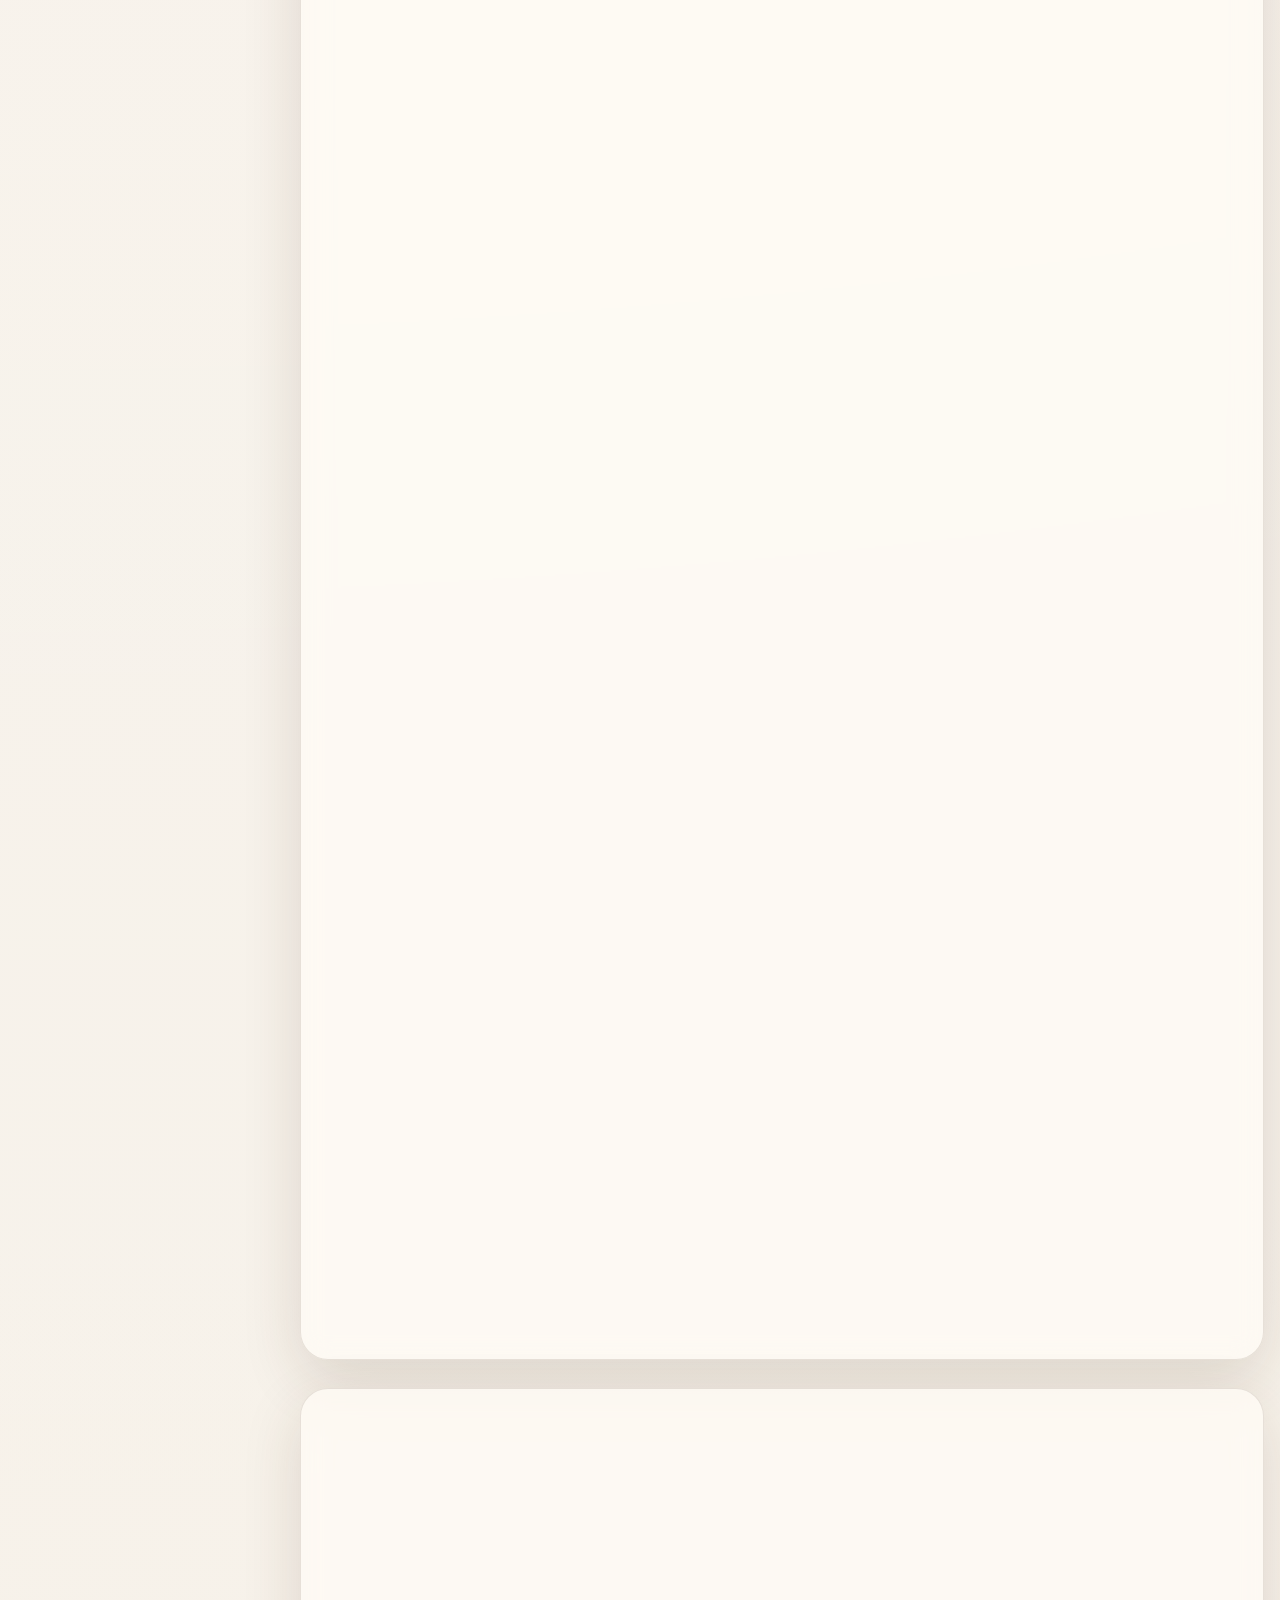
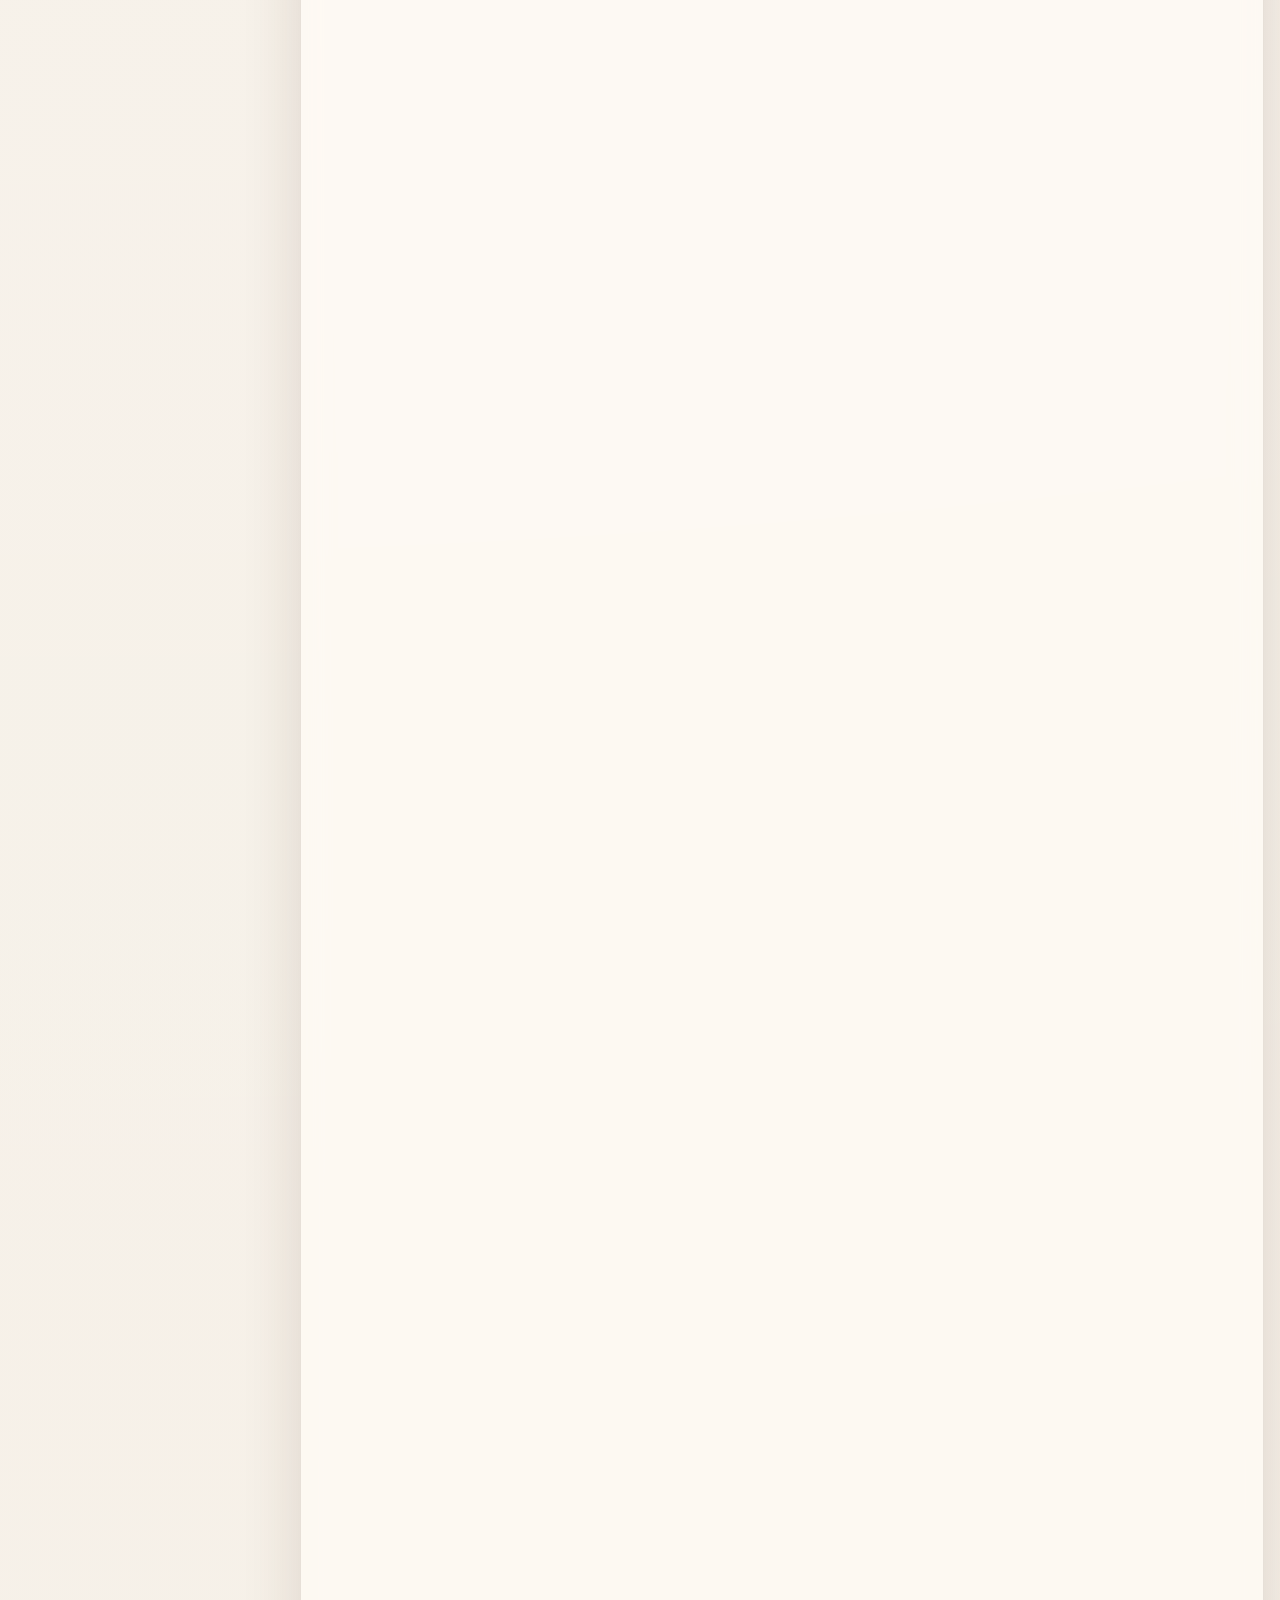
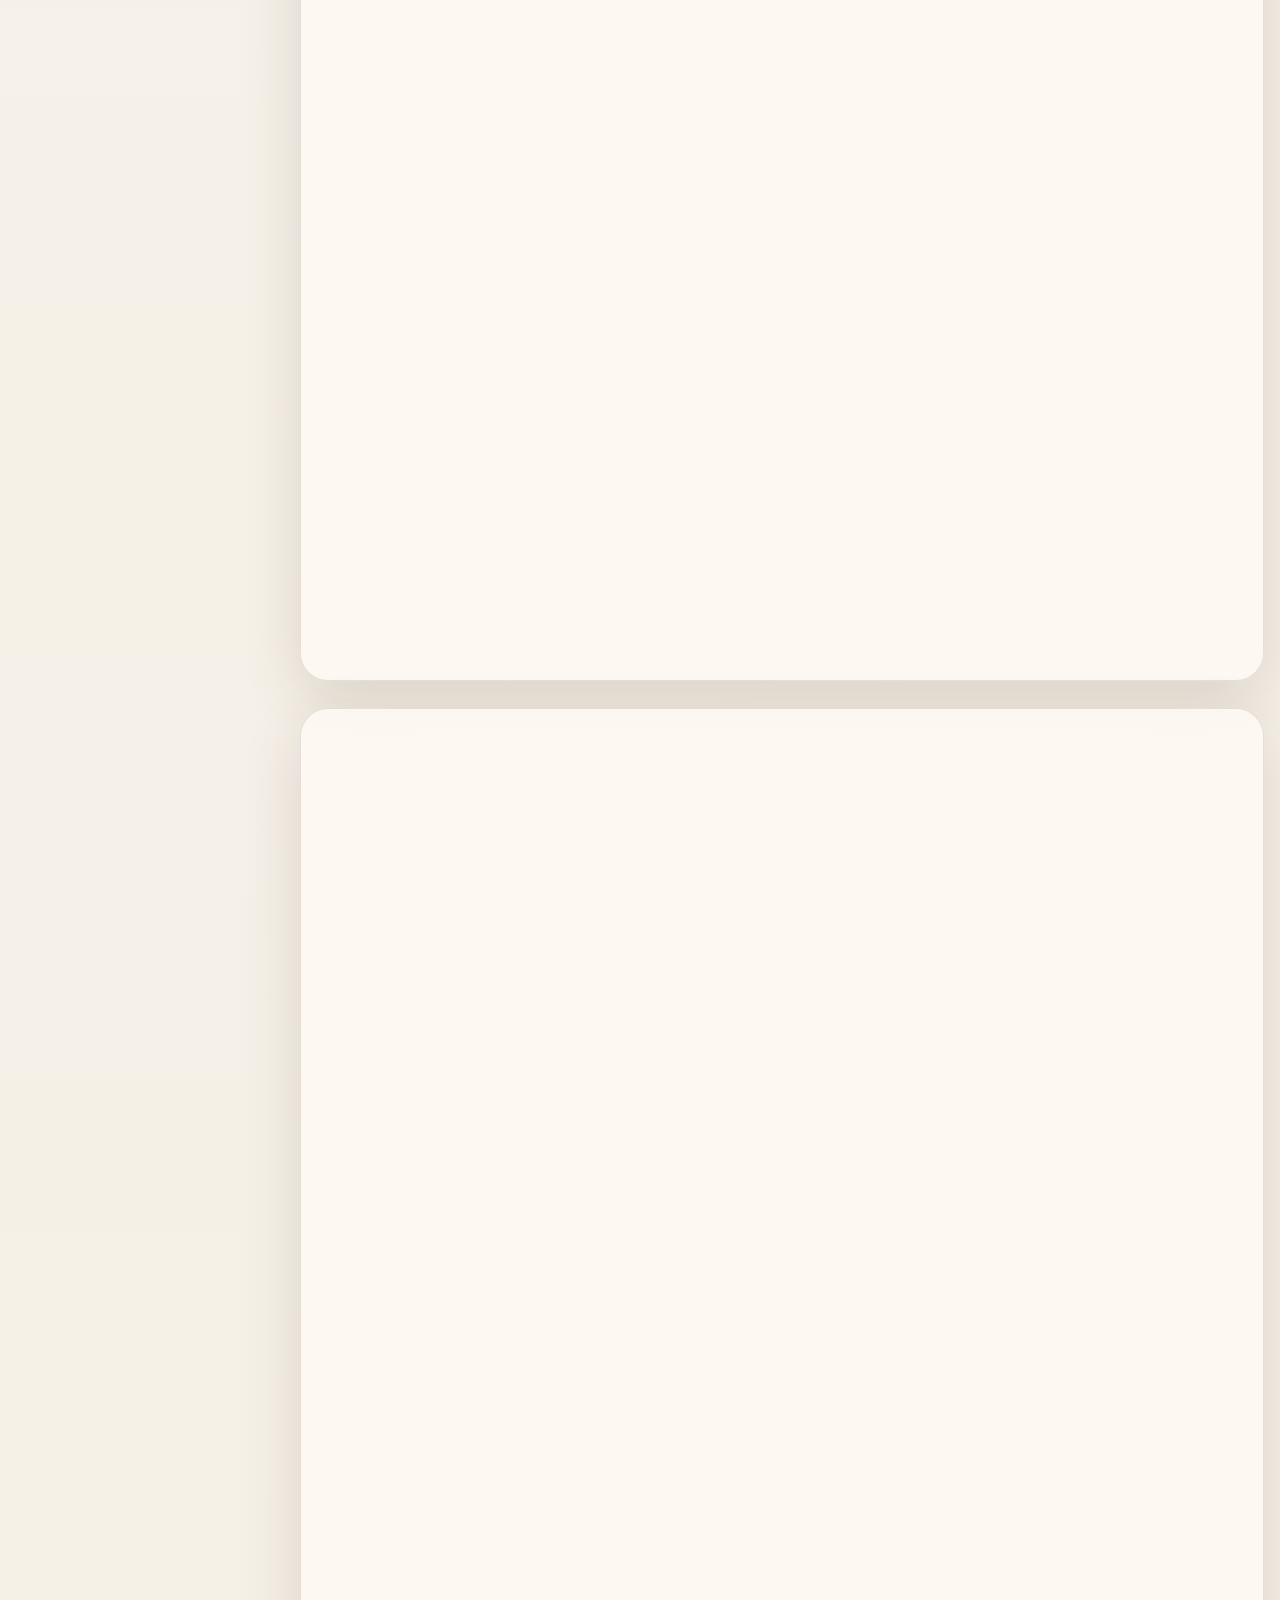
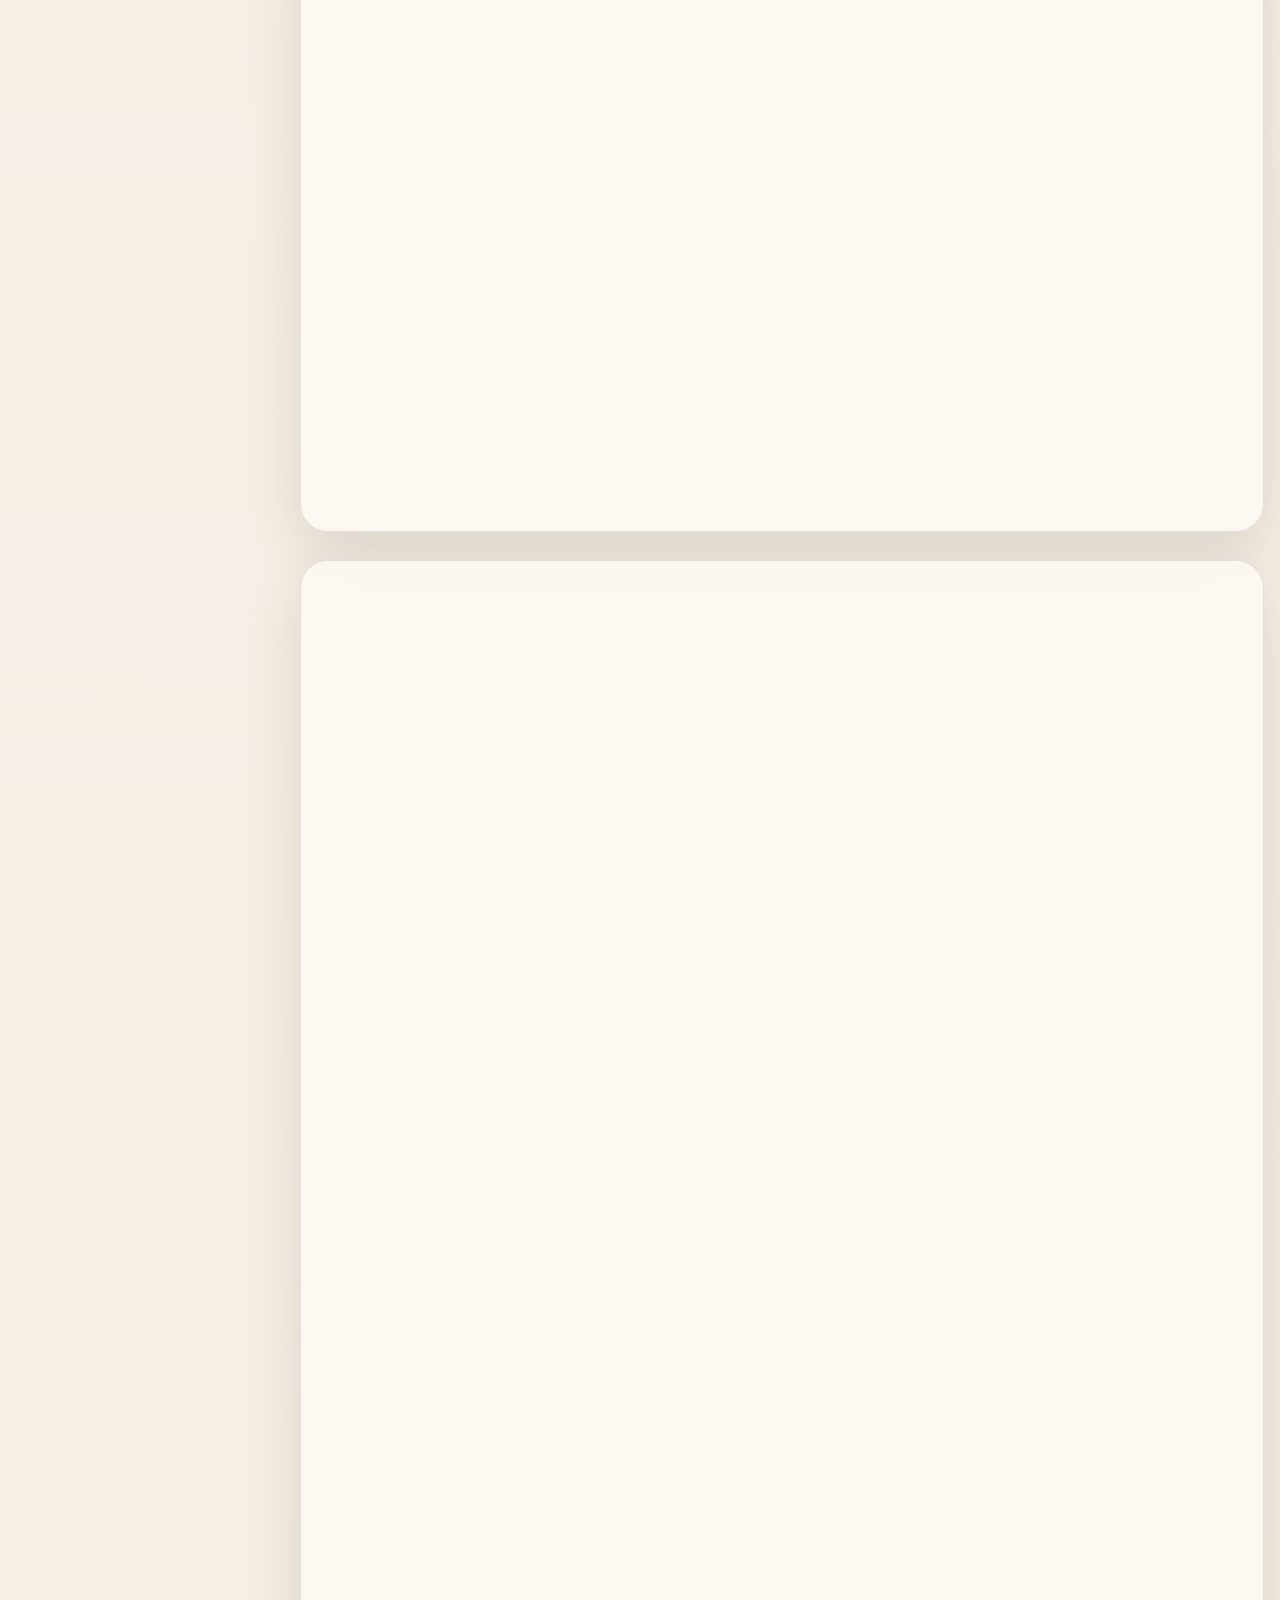
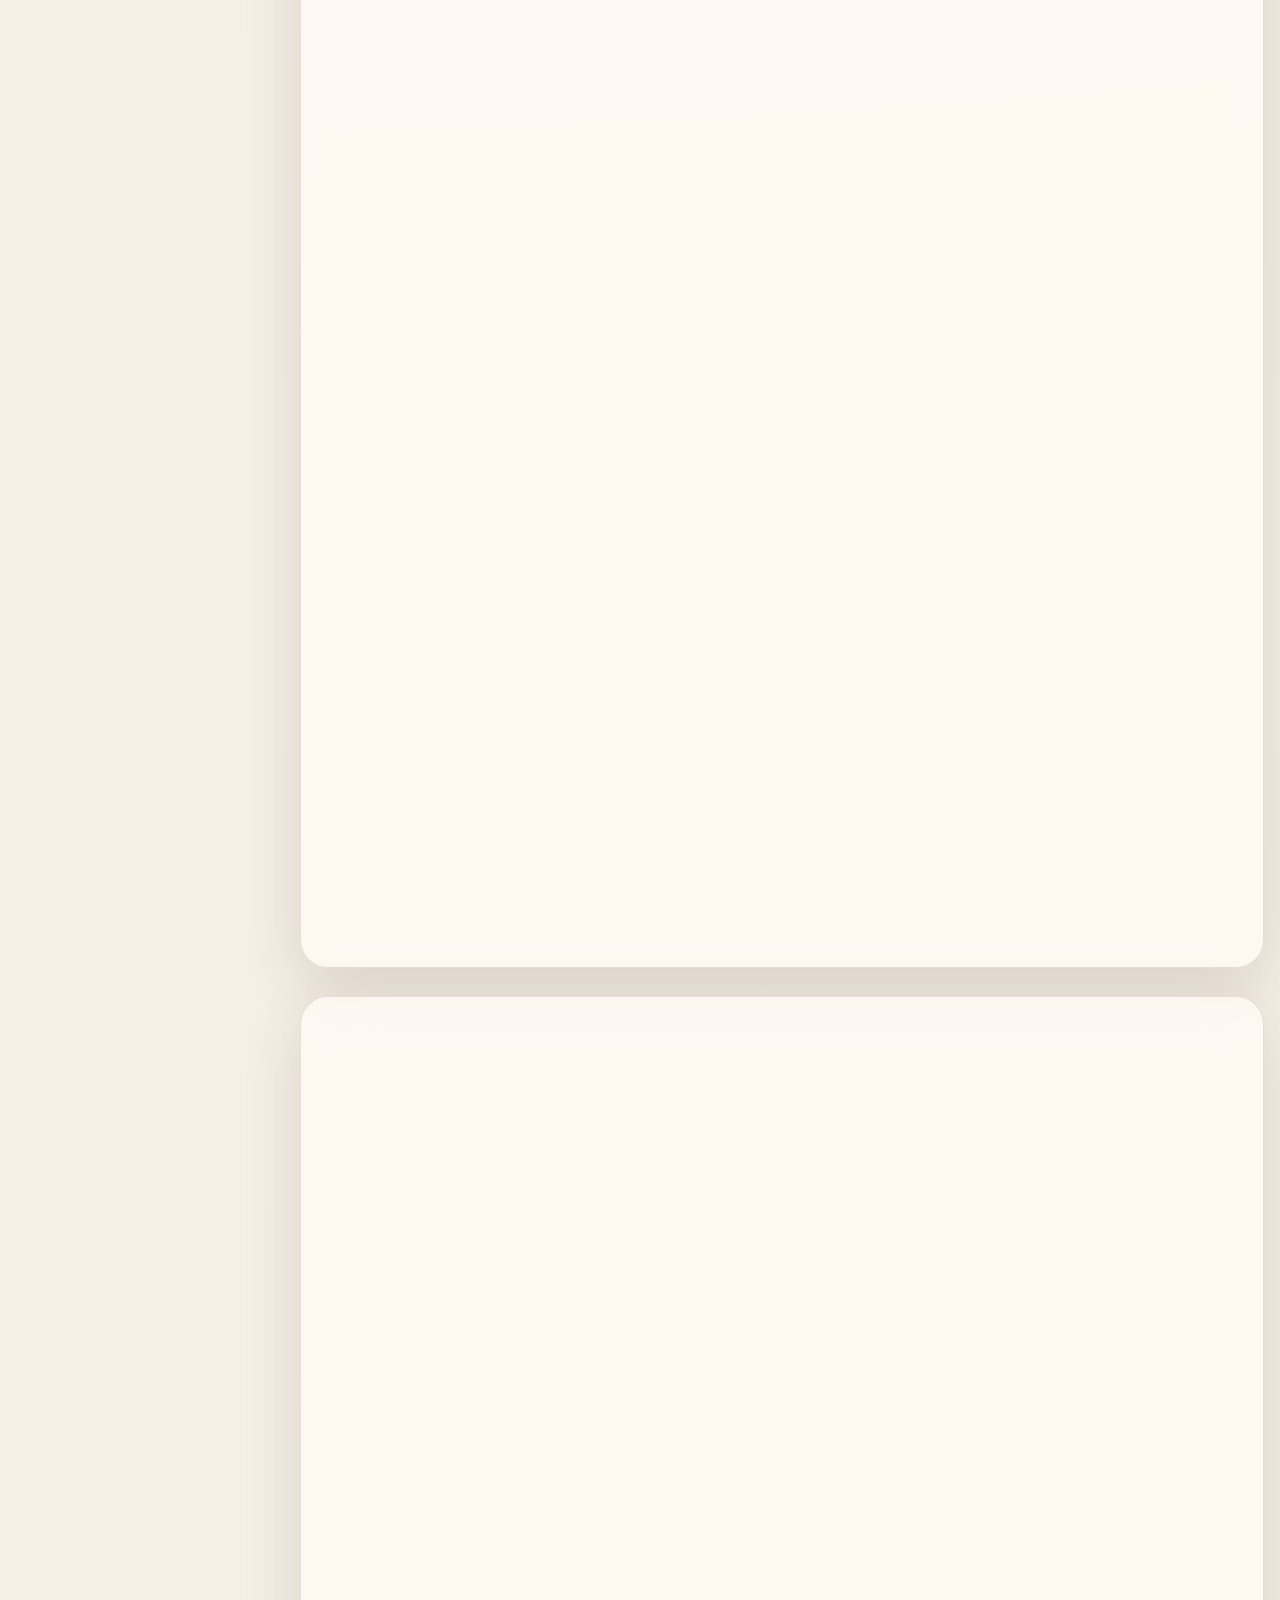
==== commit 194caeaa: "Remove local source path from gallery data" ====
--- a/index.html
+++ b/index.html
@@ -3,7 +3,7 @@
   <head>
     <meta charset="UTF-8" />
     <meta name="viewport" content="width=device-width, initial-scale=1.0" />
-    <title>成品相簿</title>
+    <title>南區小火照片 by.許晉豪</title>
     <link rel="preconnect" href="https://fonts.googleapis.com" />
     <link rel="preconnect" href="https://fonts.gstatic.com" crossorigin />
     <link
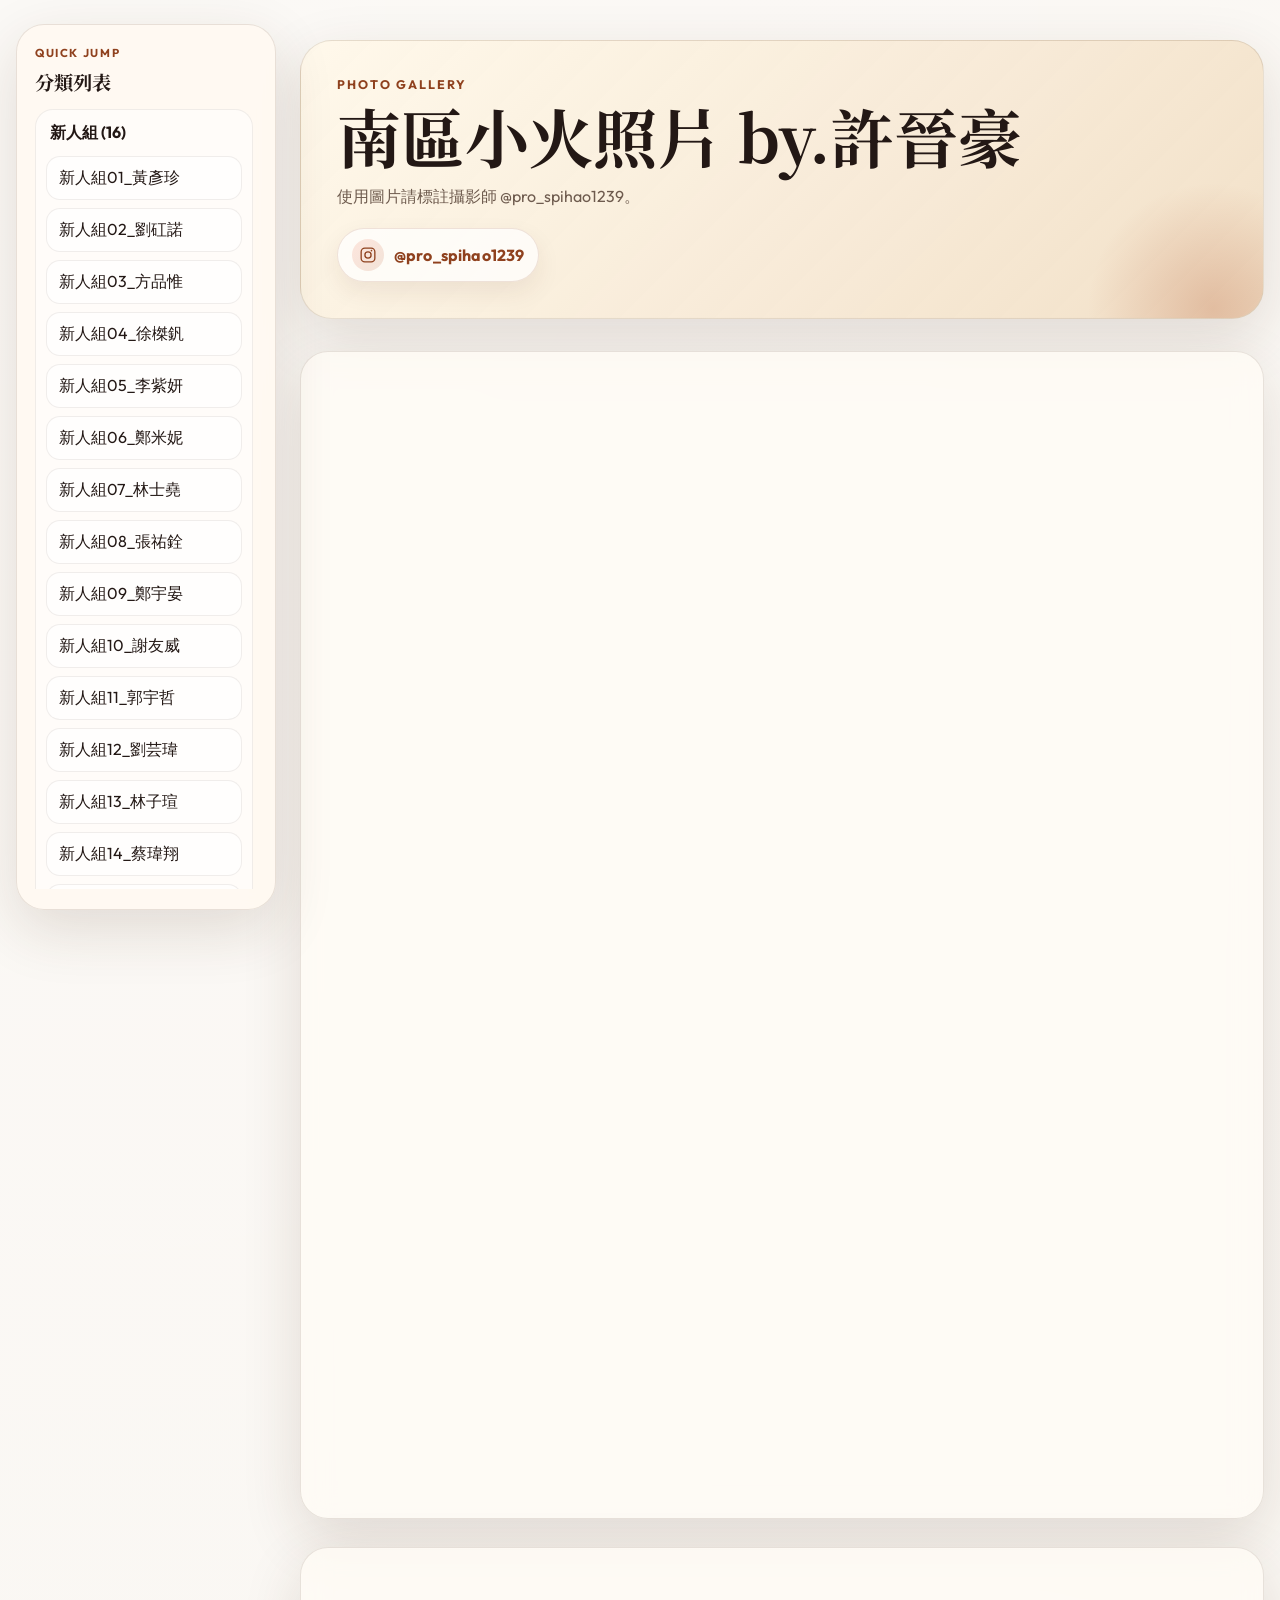
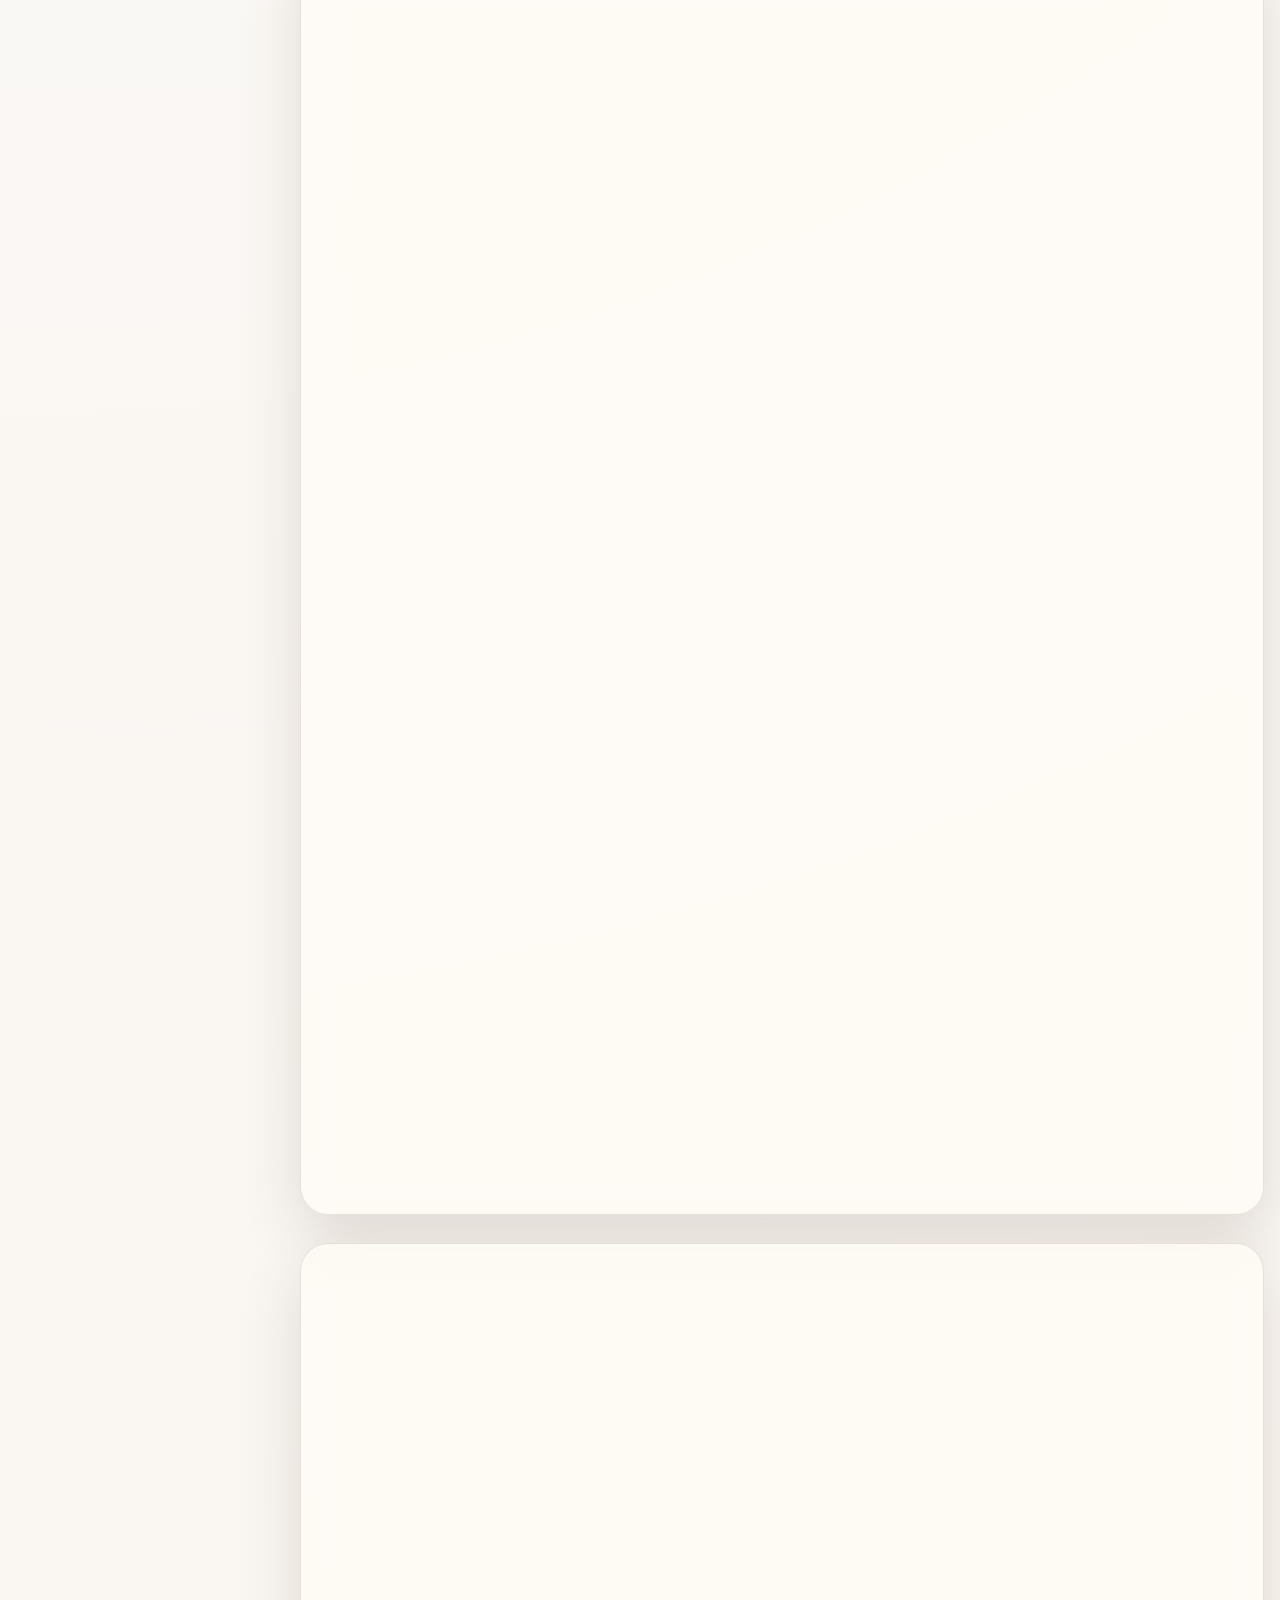
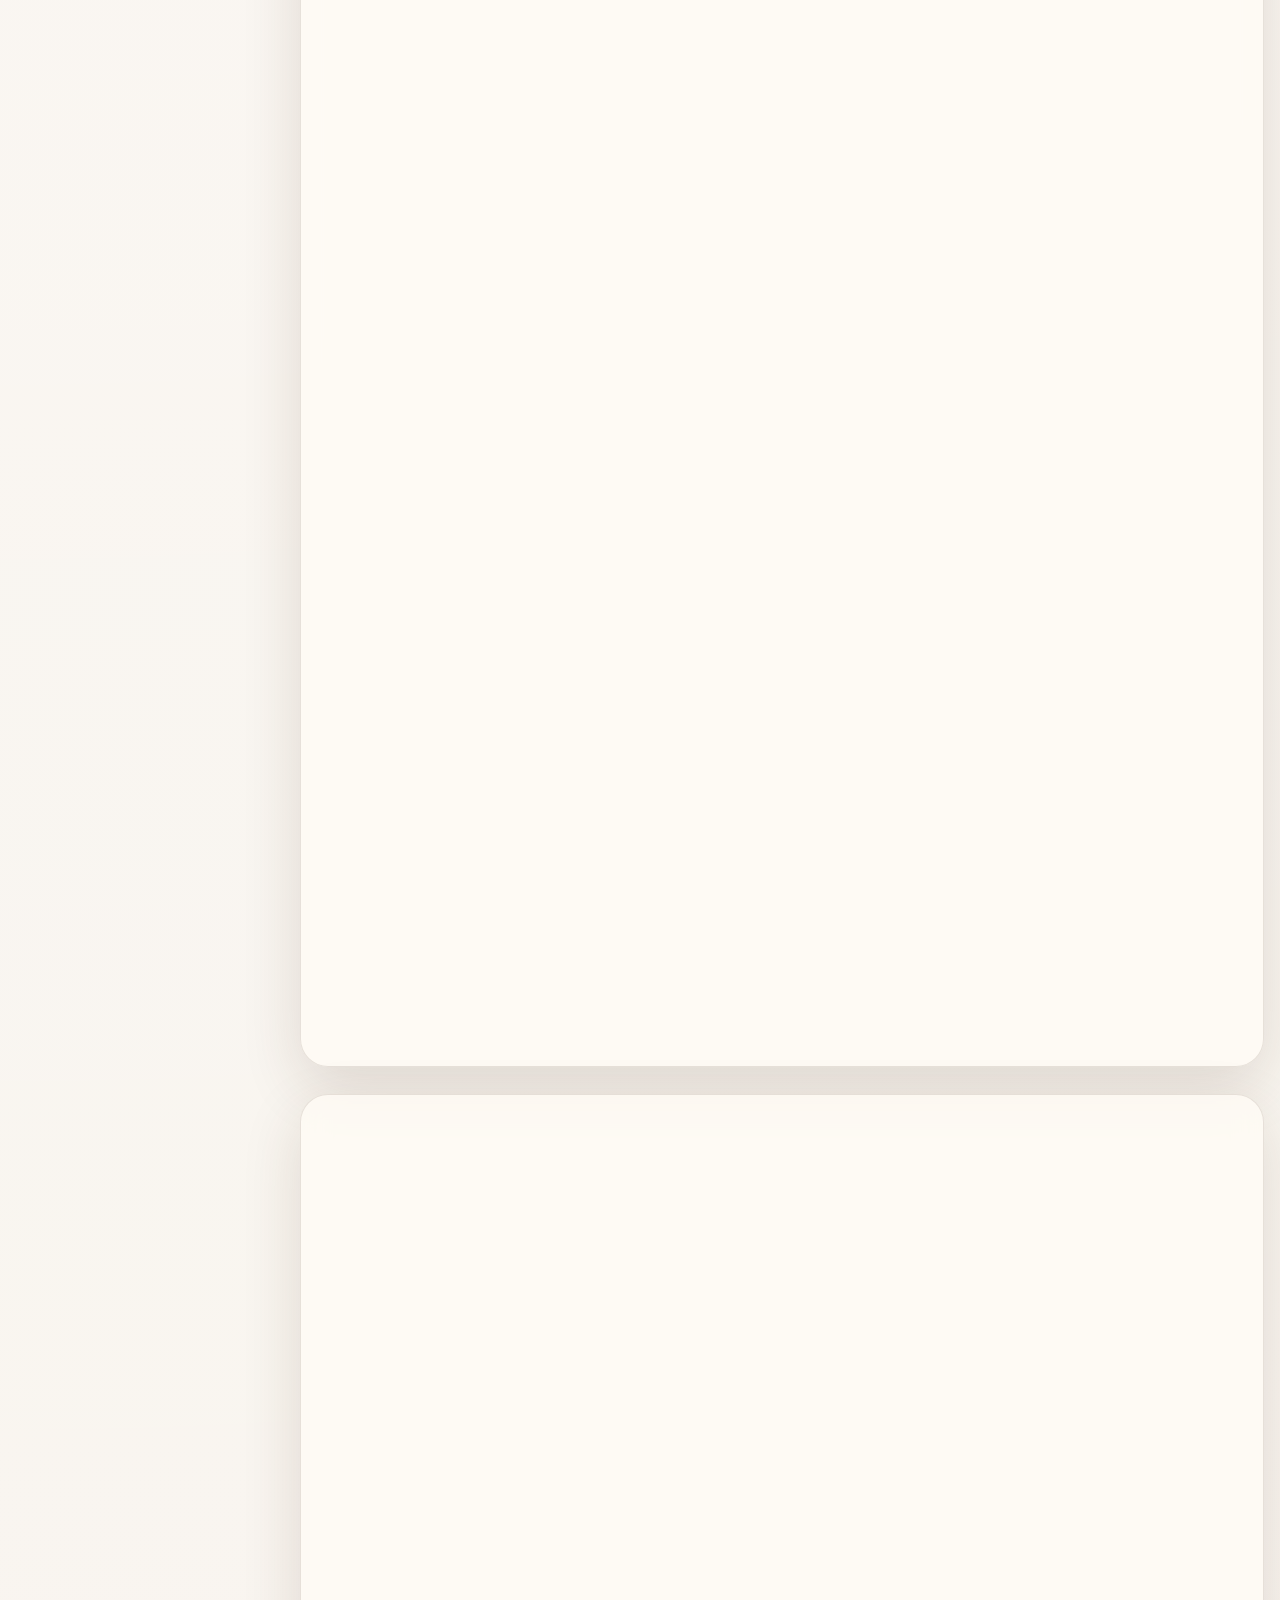
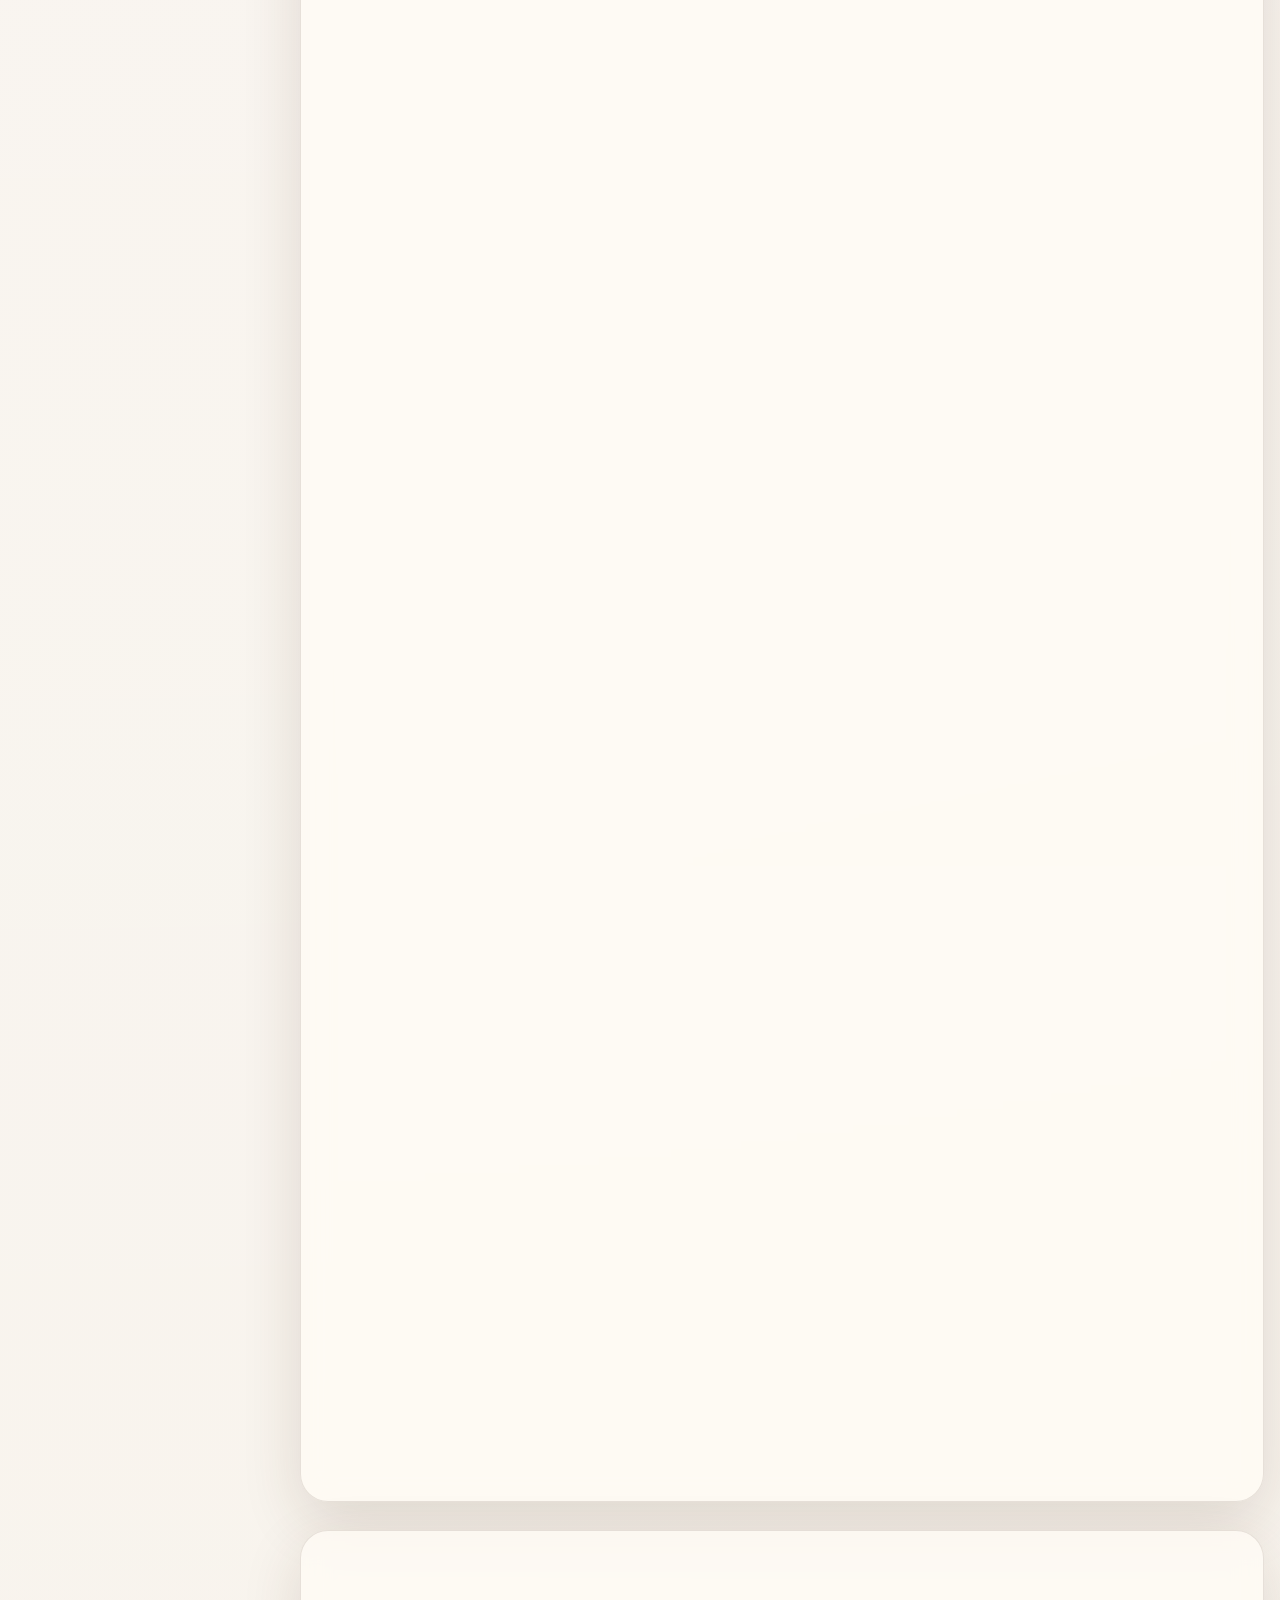
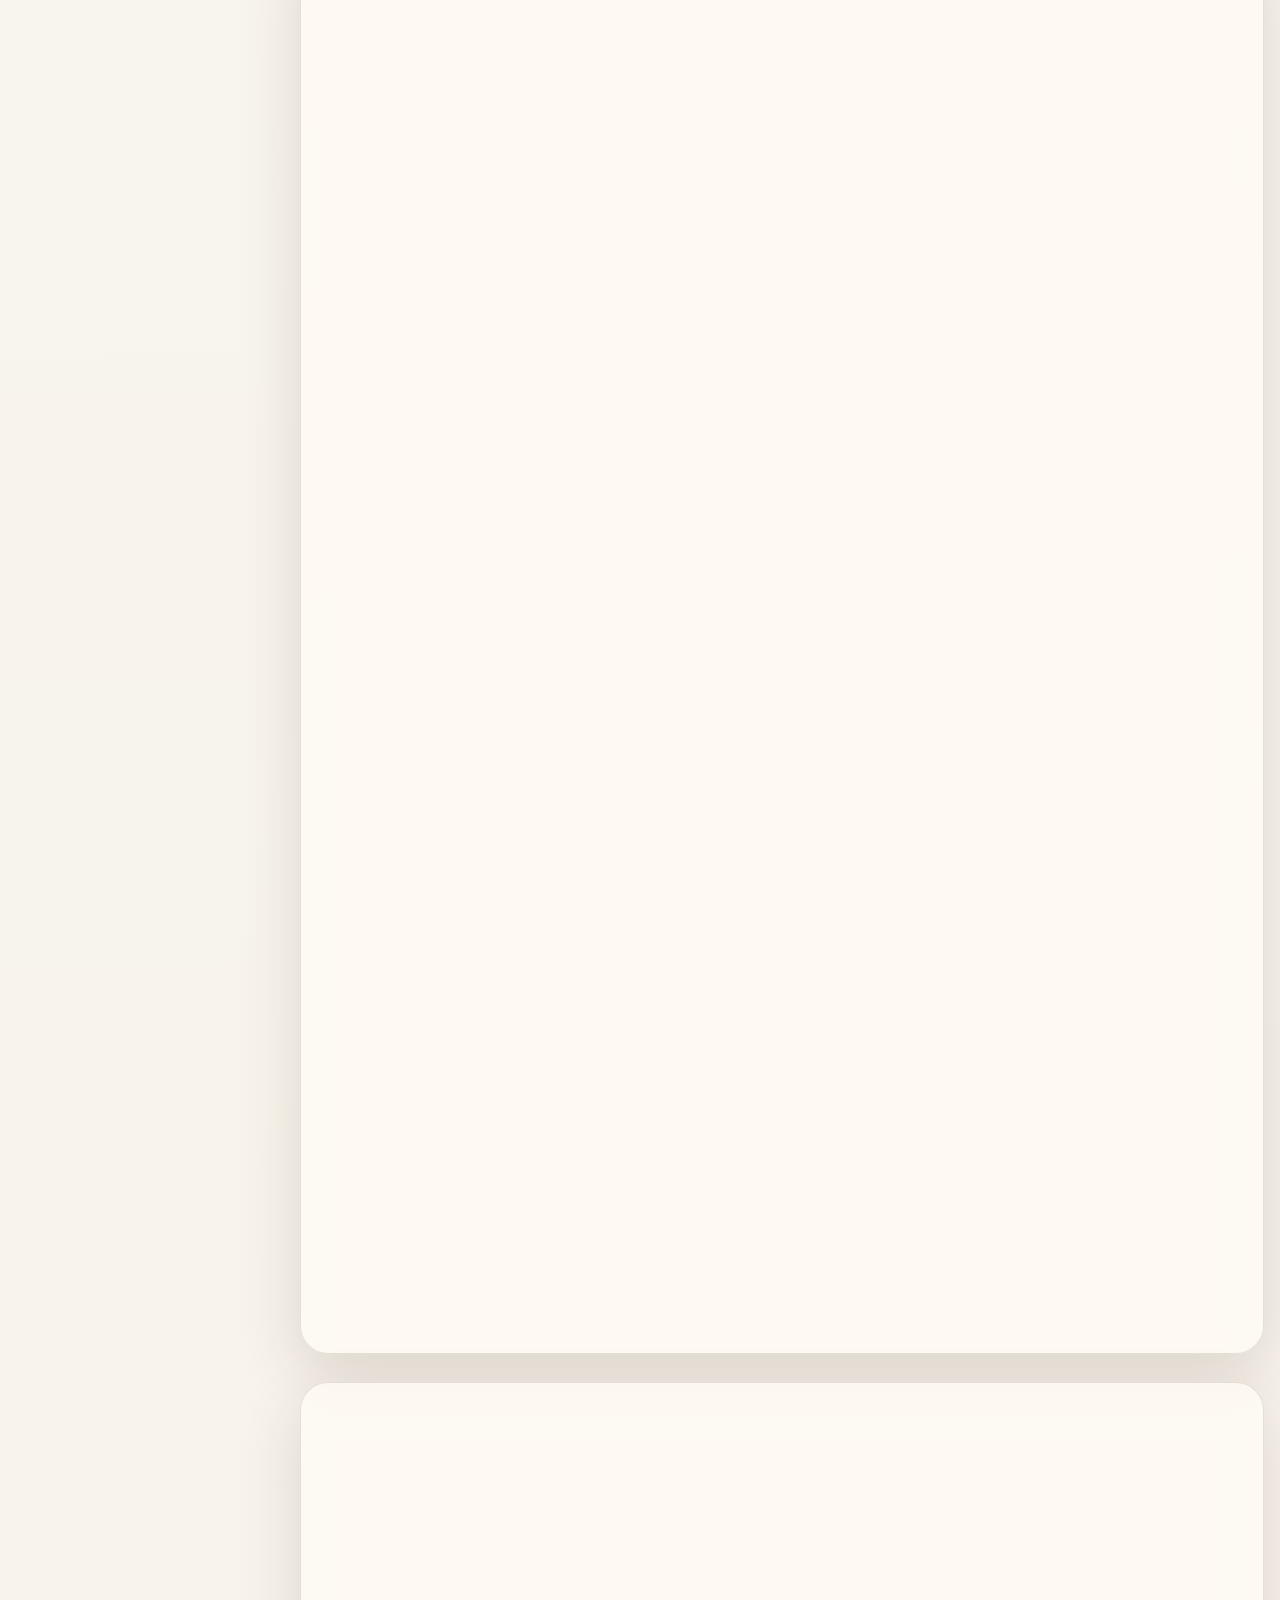
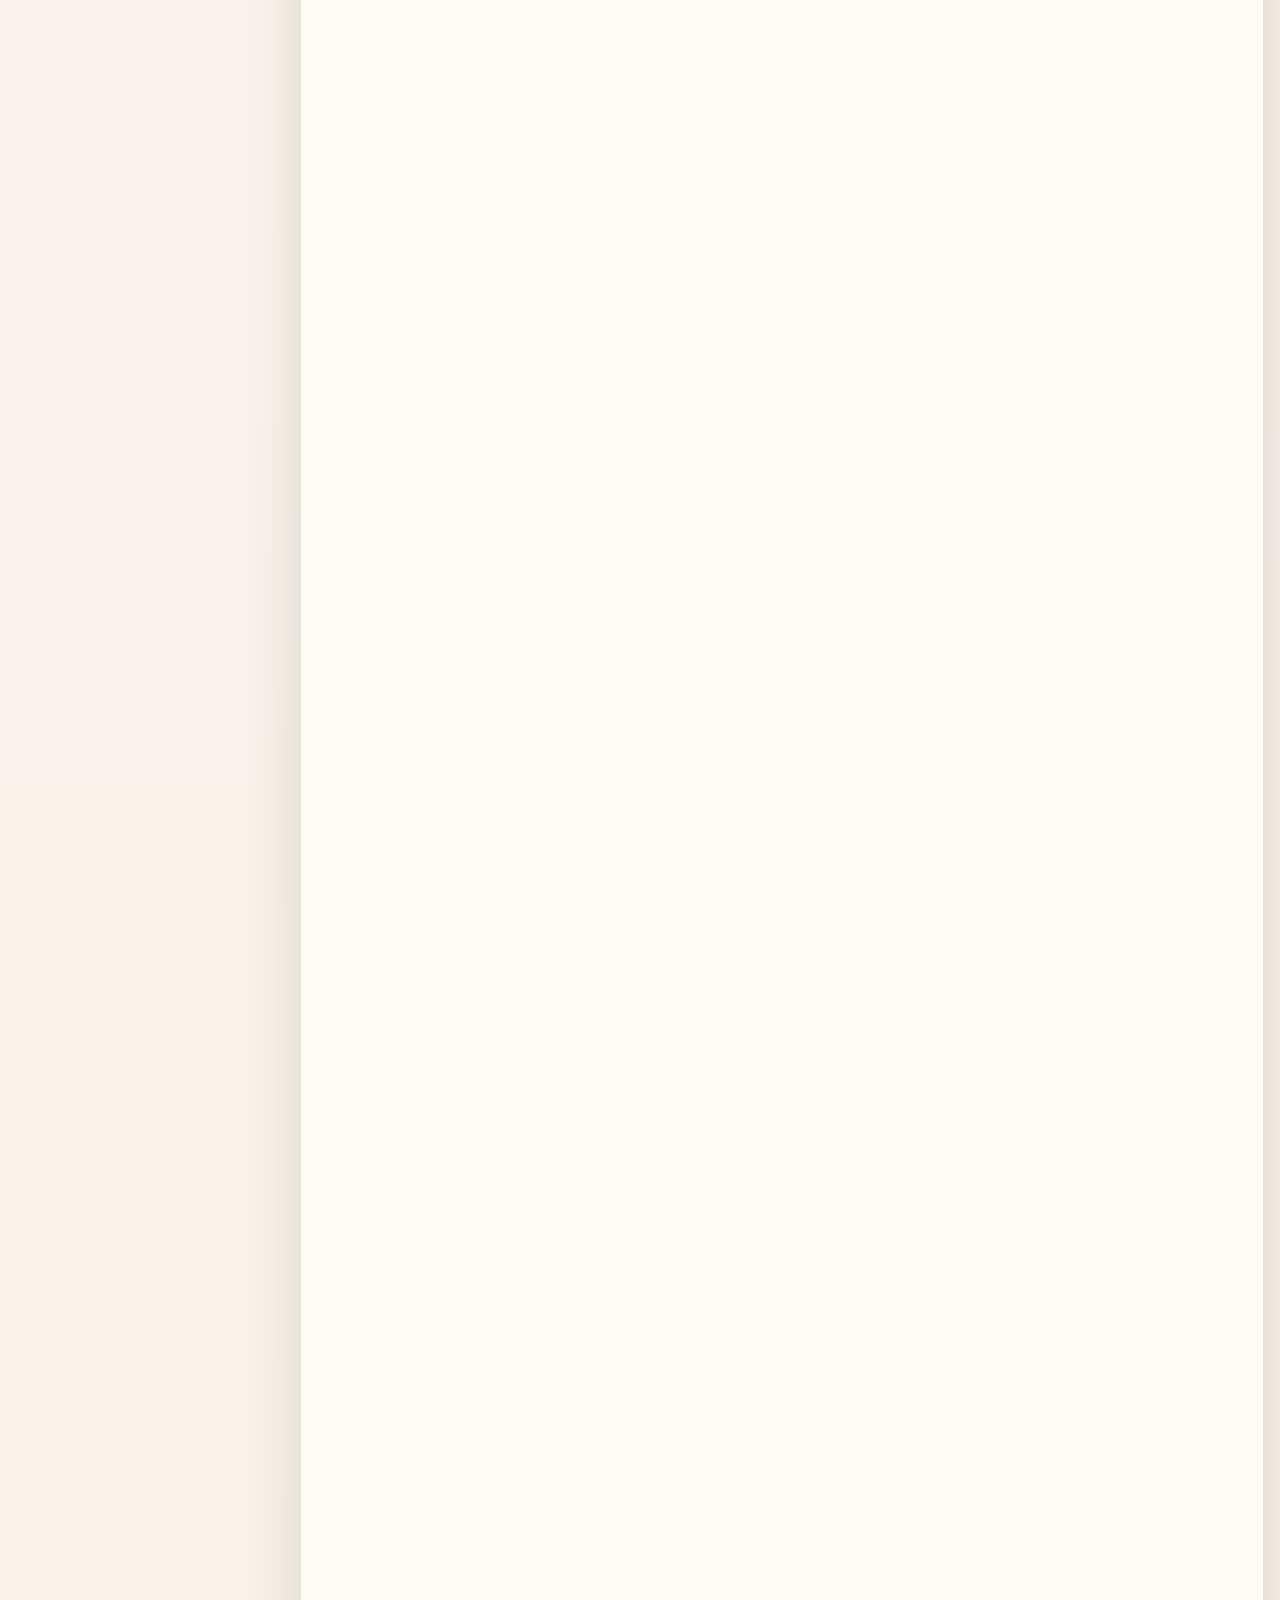
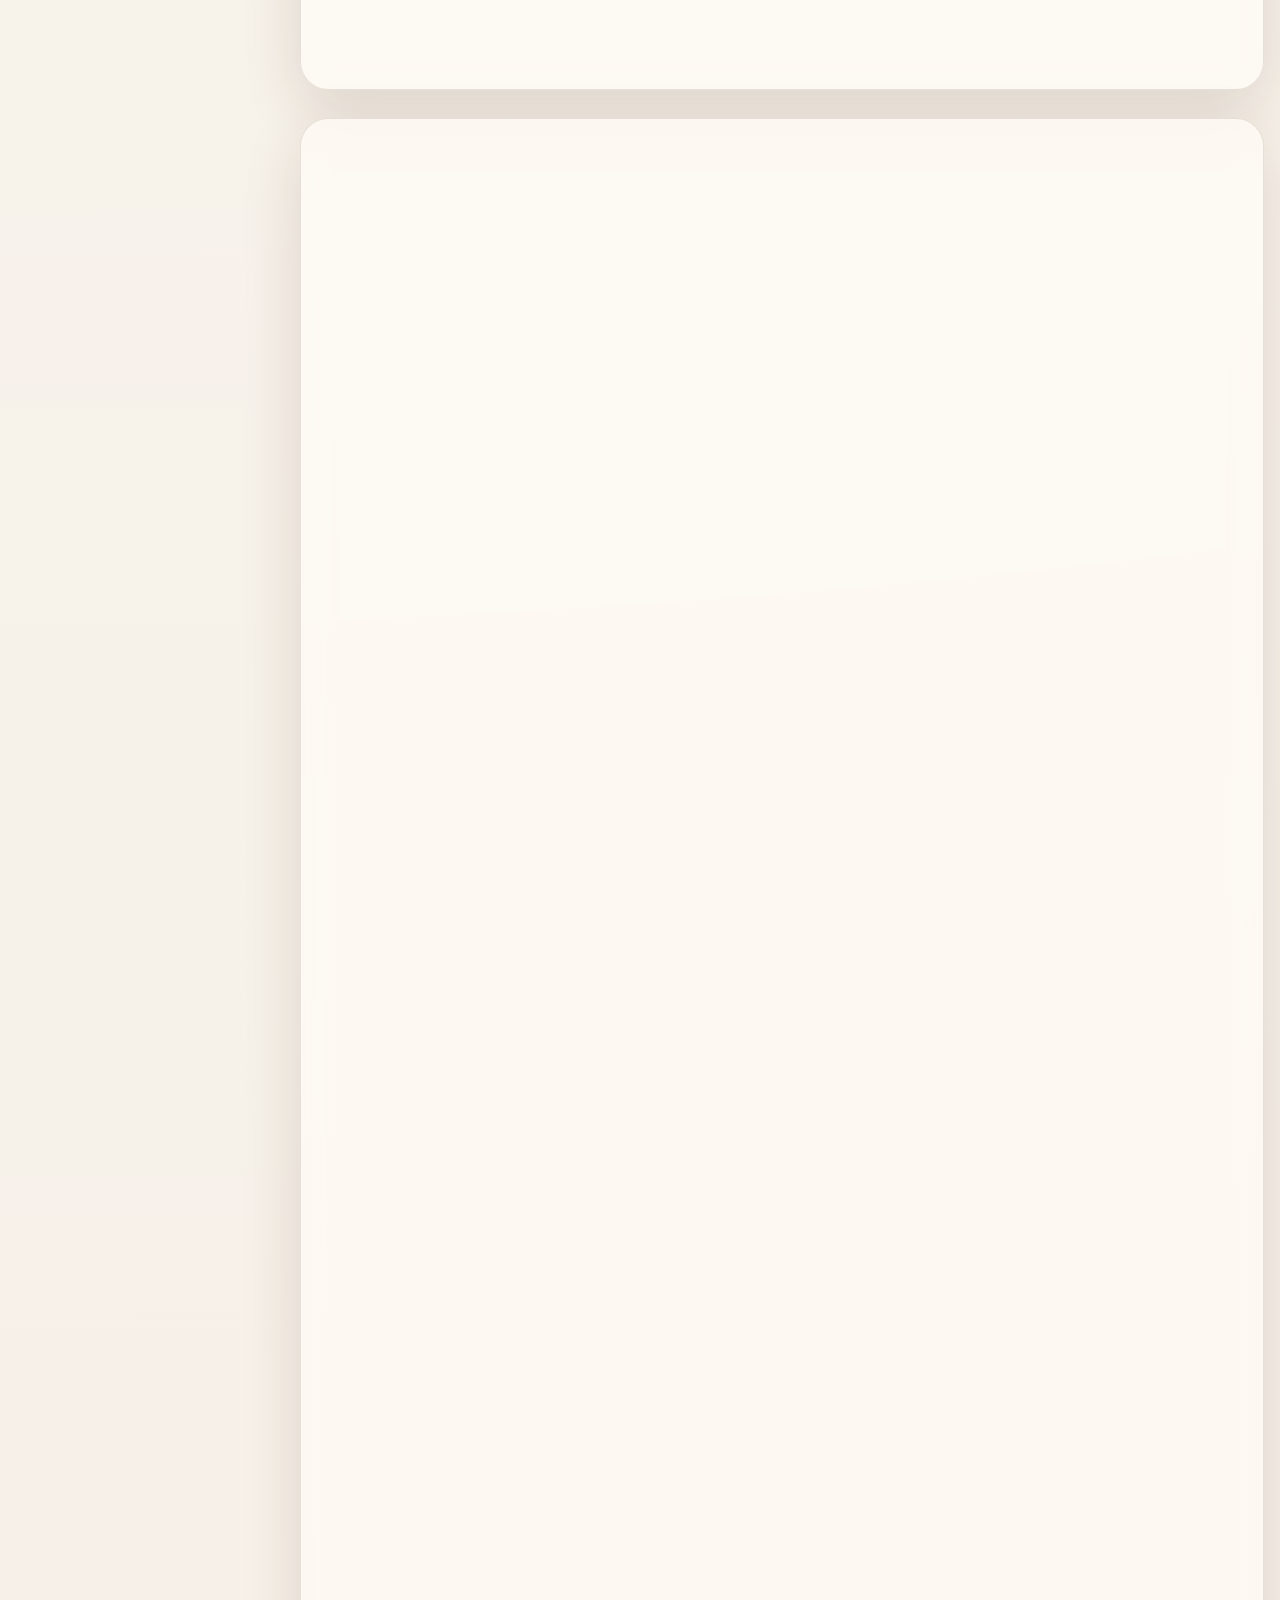
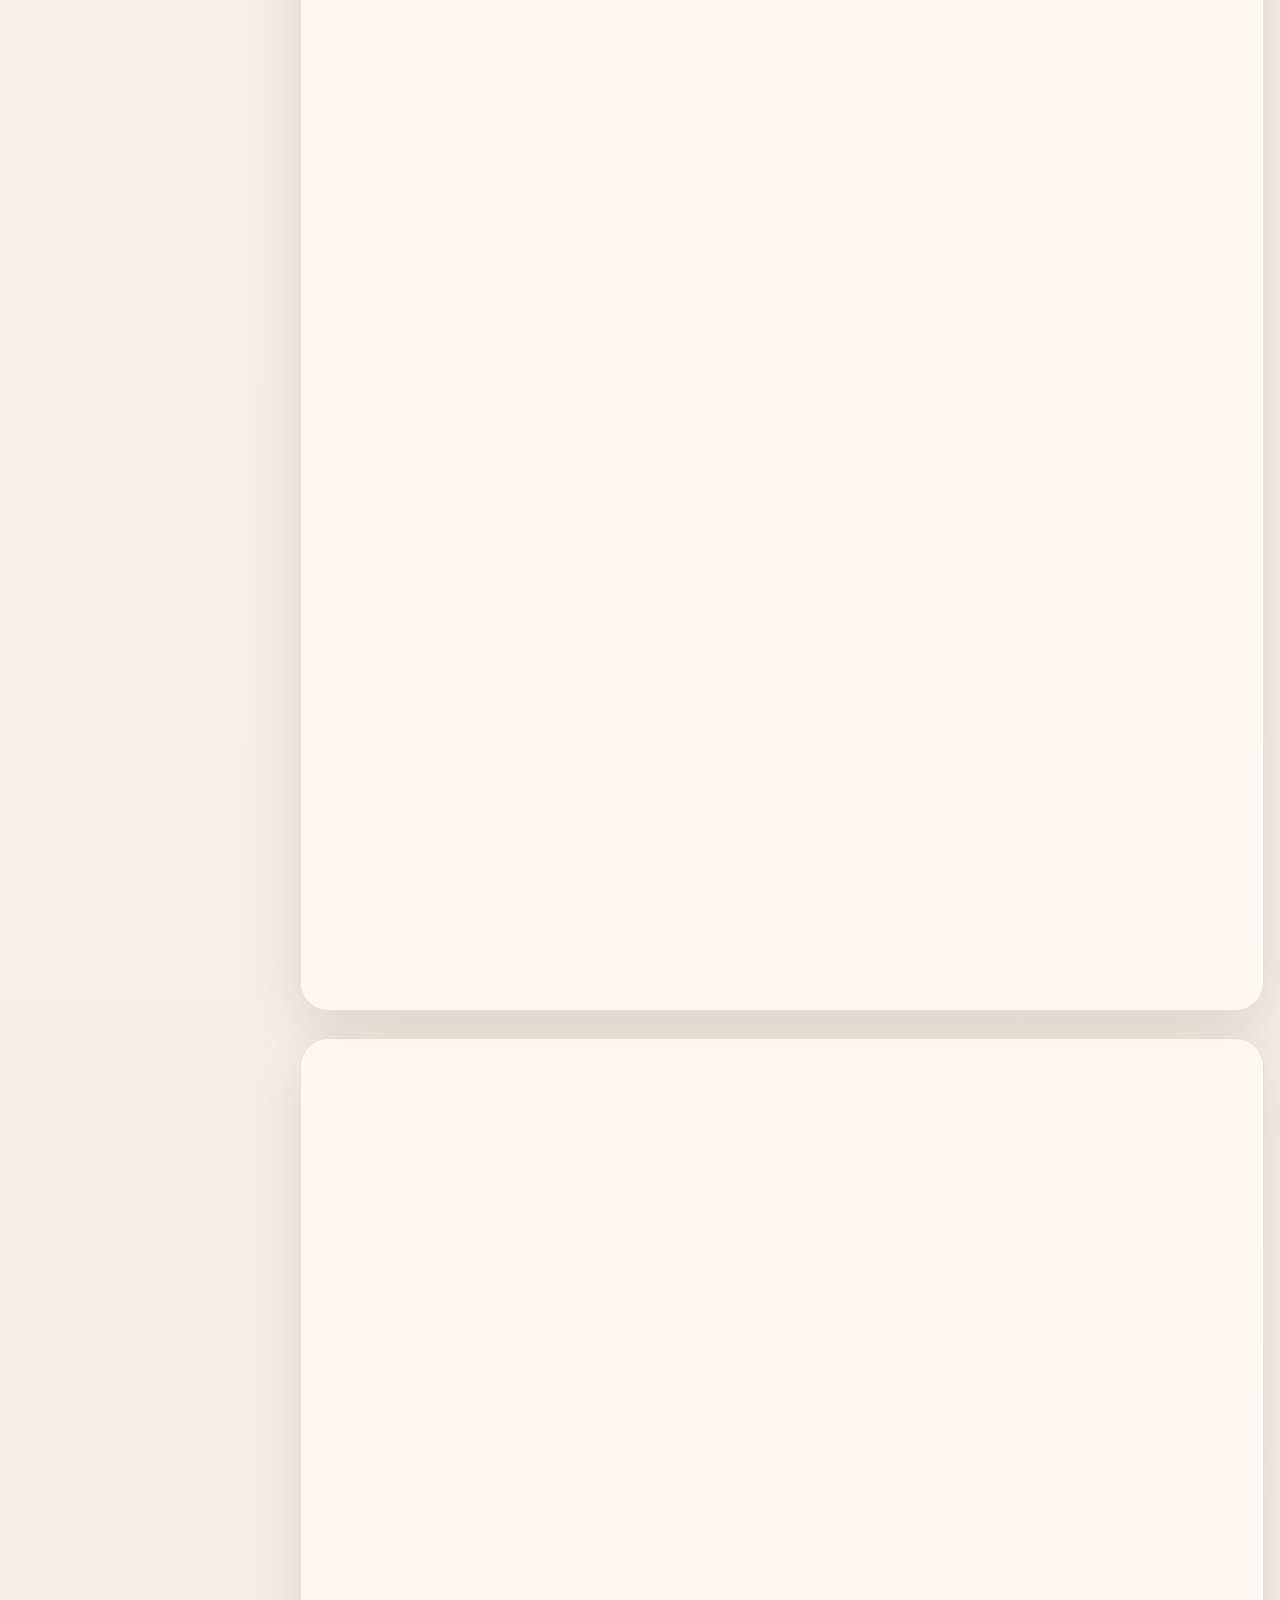
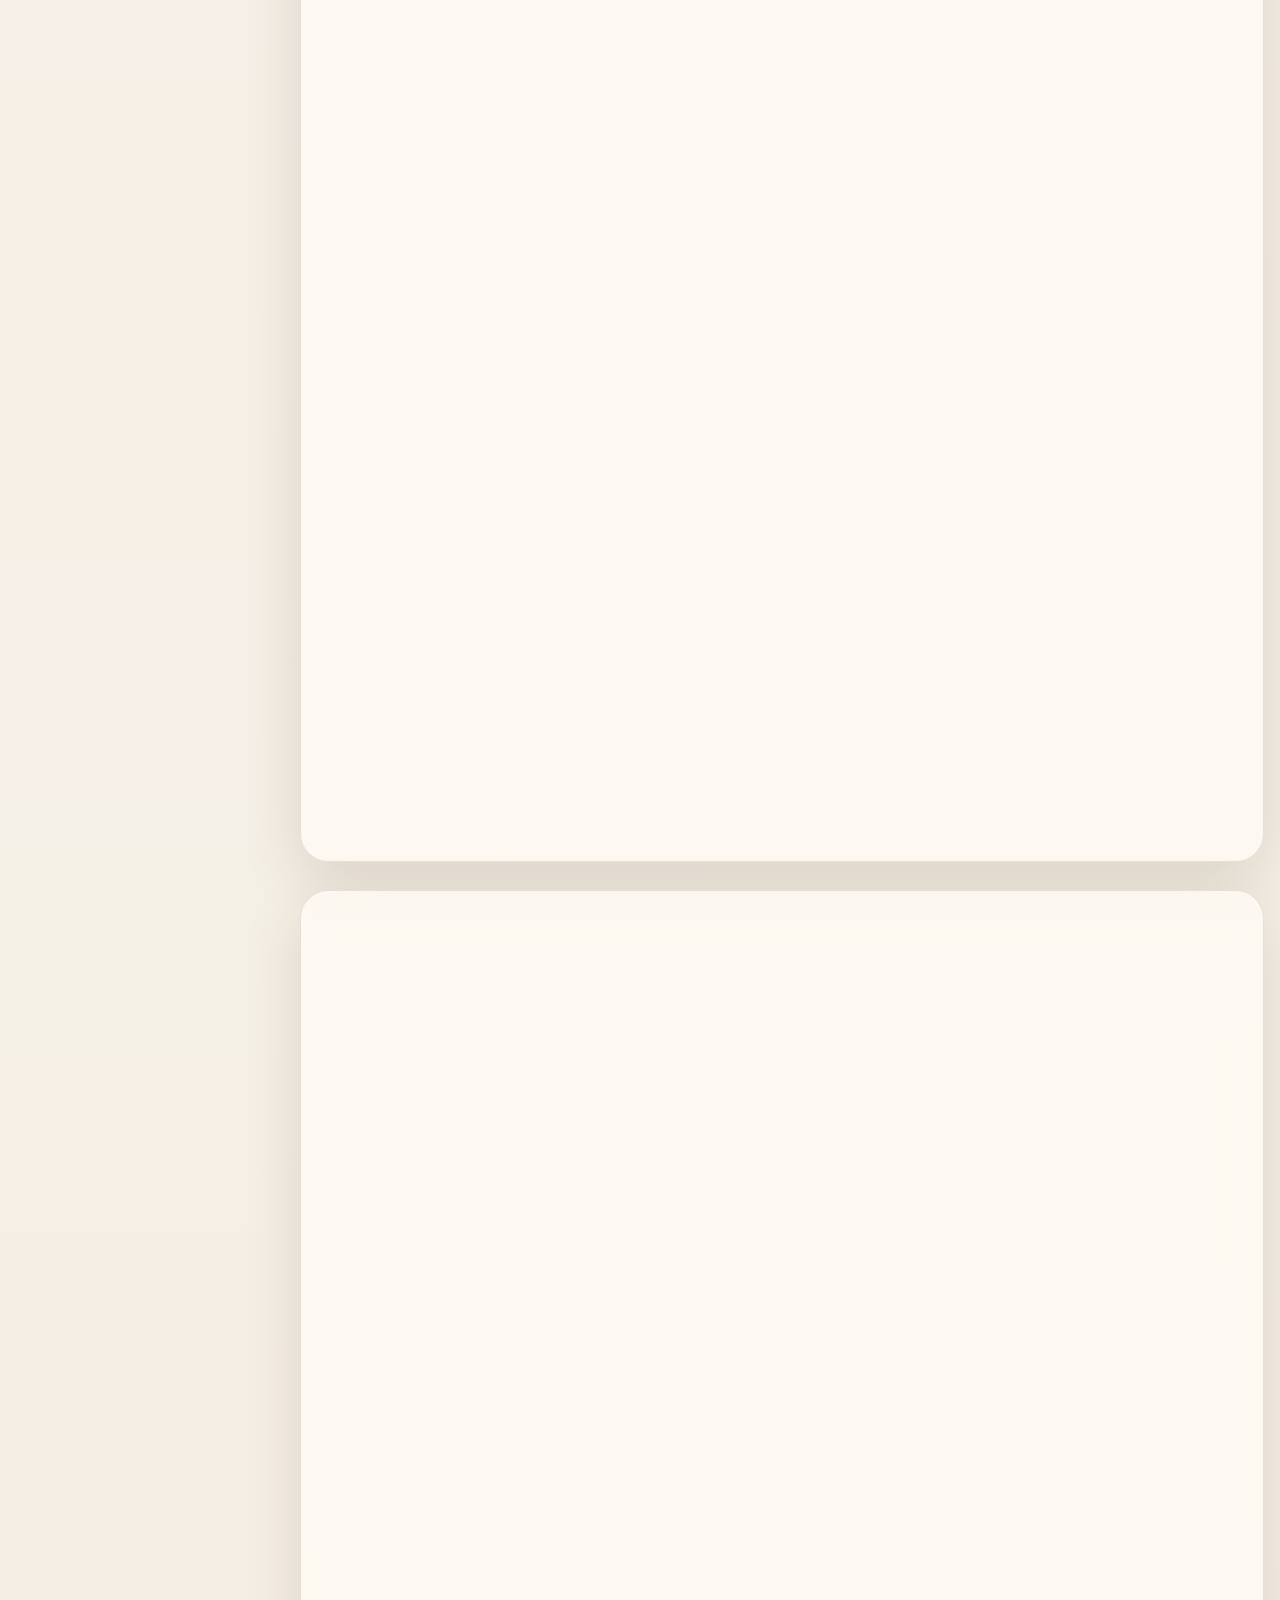
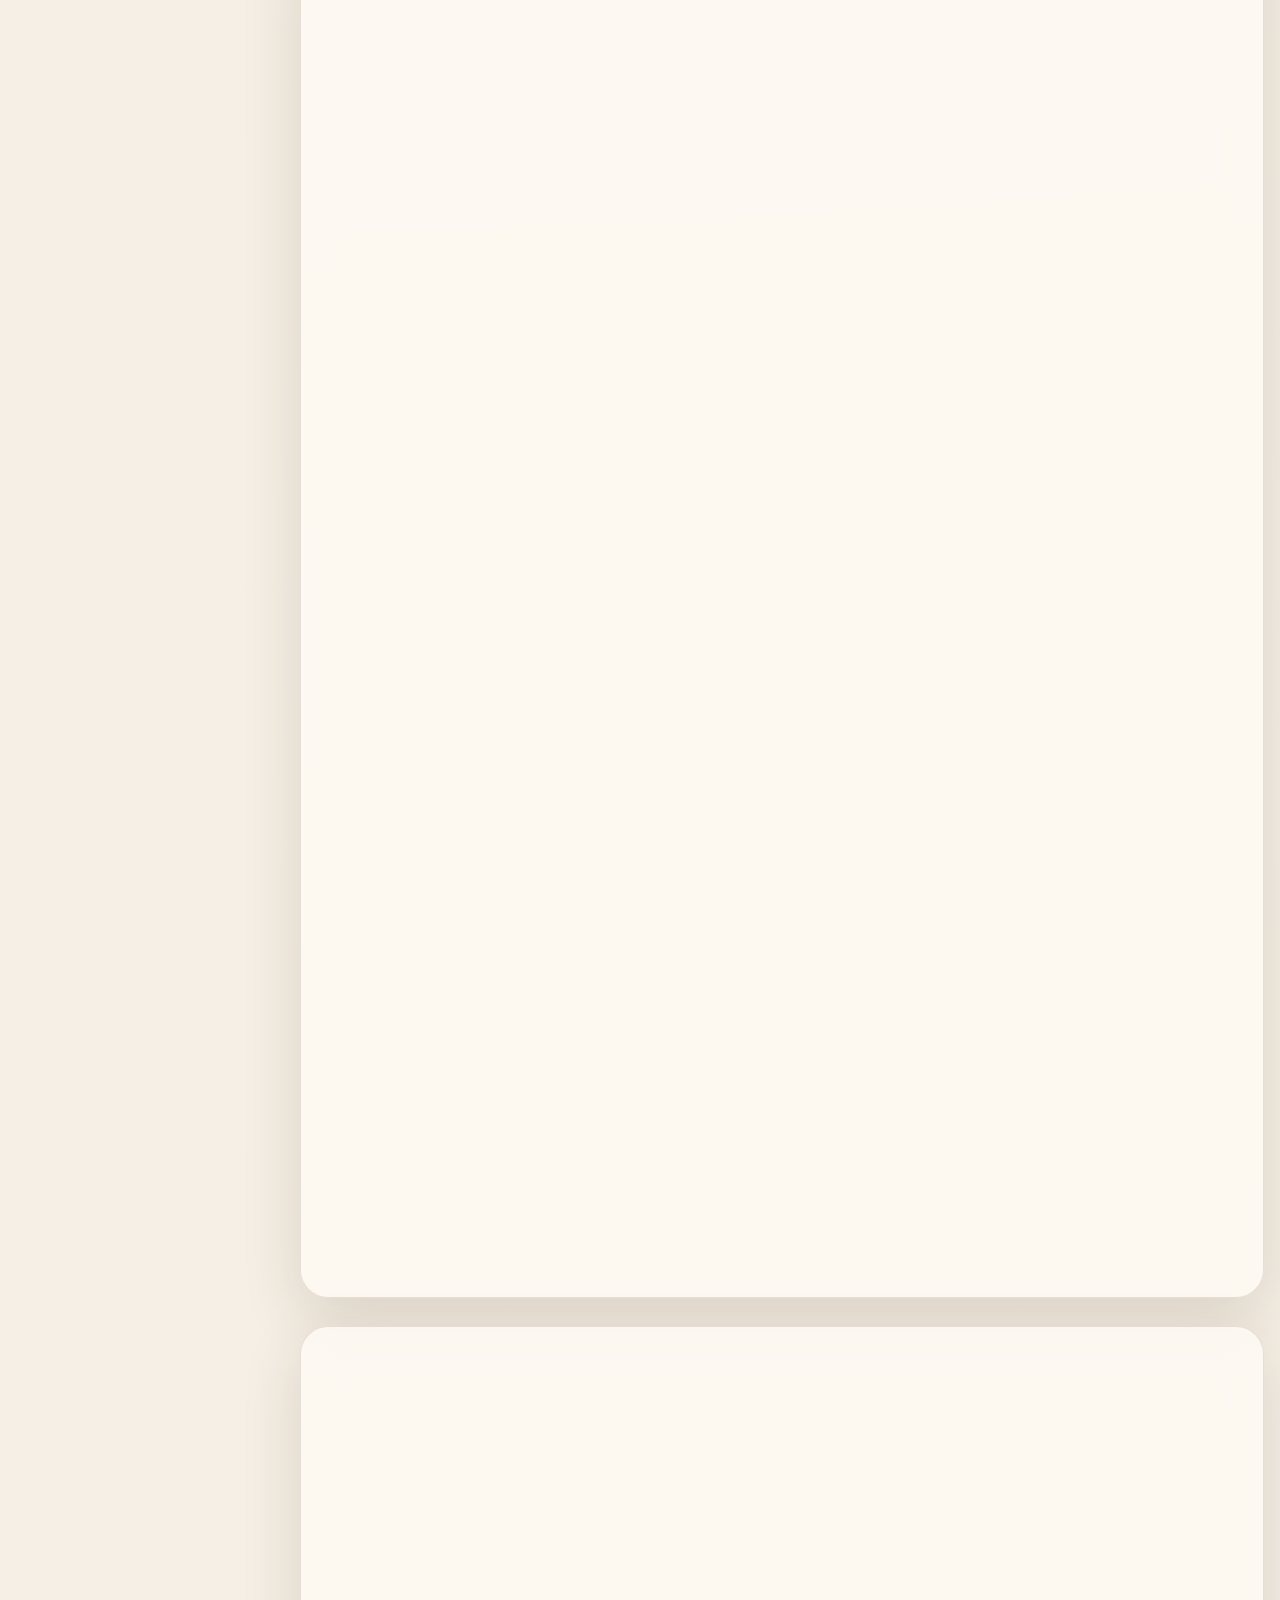
==== commit 11b76002: "Fix mobile lightbox actions and button feedback" ====
--- a/index.html
+++ b/index.html
@@ -10,7 +10,7 @@
       href="https://fonts.googleapis.com/css2?family=Noto+Serif+TC:wght@500;700&family=Outfit:wght@300;400;600;700&display=swap"
       rel="stylesheet"
     />
-    <link rel="stylesheet" href="./public/styles.css?v=20260425m" />
+    <link rel="stylesheet" href="./public/styles.css?v=20260425n" />
   </head>
   <body>
     <div class="page-shell">
@@ -107,7 +107,7 @@
       ↑
     </button>
 
-    <script src="./gallery-data.js?v=20260425m"></script>
-    <script type="module" src="./public/app.js?v=20260425m"></script>
+    <script src="./gallery-data.js?v=20260425n"></script>
+    <script type="module" src="./public/app.js?v=20260425n"></script>
   </body>
 </html>
--- a/public/styles.css
+++ b/public/styles.css
@@ -424,12 +424,18 @@
   color: #fff;
   text-decoration: none;
   cursor: pointer;
-  transition: background 180ms ease;
+  transition:
+    background 180ms ease,
+    transform 180ms ease,
+    box-shadow 180ms ease,
+    opacity 180ms ease;
 }
 
 .action-button:hover,
 .action-button:focus-visible {
   background: var(--accent-strong);
+  transform: translateY(-1px);
+  box-shadow: 0 10px 22px rgba(72, 41, 20, 0.16);
 }
 
 .action-button.secondary {
@@ -441,6 +447,15 @@
 .action-button.secondary:hover,
 .action-button.secondary:focus-visible {
   background: rgba(255, 244, 235, 0.98);
+}
+
+.action-button:active,
+.lightbox-close:active,
+.lightbox-nav:active,
+.scroll-to-top-button:active,
+.social-link:active,
+.category-nav-link:active {
+  transform: translateY(1px) scale(0.98);
 }
 
 .action-button:disabled {
@@ -481,6 +496,17 @@
   color: #fff;
   cursor: pointer;
   font-size: 1.5rem;
+  transition:
+    background 180ms ease,
+    transform 180ms ease,
+    box-shadow 180ms ease;
+}
+
+.lightbox-close:hover,
+.lightbox-close:focus-visible {
+  background: rgba(255, 255, 255, 0.24);
+  transform: translateY(-1px);
+  box-shadow: 0 10px 22px rgba(0, 0, 0, 0.16);
 }
 
 .lightbox-nav {
@@ -498,6 +524,17 @@
   line-height: 1;
   display: grid;
   place-items: center;
+  transition:
+    background 180ms ease,
+    transform 180ms ease,
+    box-shadow 180ms ease;
+}
+
+.lightbox-nav:hover,
+.lightbox-nav:focus-visible {
+  background: rgba(255, 255, 255, 0.24);
+  transform: translateY(-50%) translateY(-1px);
+  box-shadow: 0 10px 22px rgba(0, 0, 0, 0.16);
 }
 
 .lightbox-nav-prev {
@@ -560,6 +597,7 @@
 .scroll-to-top-button:hover,
 .scroll-to-top-button:focus-visible {
   background: linear-gradient(135deg, #c36940, #7c3415);
+  box-shadow: 0 22px 40px rgba(72, 41, 20, 0.28);
 }
 
 @media (max-width: 720px) {
@@ -703,7 +741,7 @@
     overflow: hidden;
   }
 
-  .photo-actions {
+  .photo-card .photo-actions {
     display: block;
     position: absolute;
     right: 8px;
@@ -713,11 +751,11 @@
     pointer-events: none;
   }
 
-  .photo-actions [data-role="share"] {
+  .photo-card .photo-actions [data-role="share"] {
     display: none;
   }
 
-  .photo-actions [data-role="download"] {
+  .photo-card .photo-actions [data-role="download"] {
     pointer-events: auto;
     min-width: 0;
     width: 34px;
@@ -732,7 +770,7 @@
     font-size: 0;
   }
 
-  .photo-actions [data-role="download"]::before {
+  .photo-card .photo-actions [data-role="download"]::before {
     content: "↓";
     display: grid;
     place-items: center;
@@ -810,12 +848,12 @@
     font-size: 0.62rem;
   }
 
-  .photo-actions {
+  .photo-card .photo-actions {
     right: 6px;
     bottom: 34px;
   }
 
-  .photo-actions [data-role="download"] {
+  .photo-card .photo-actions [data-role="download"] {
     width: 30px;
     height: 30px;
   }
